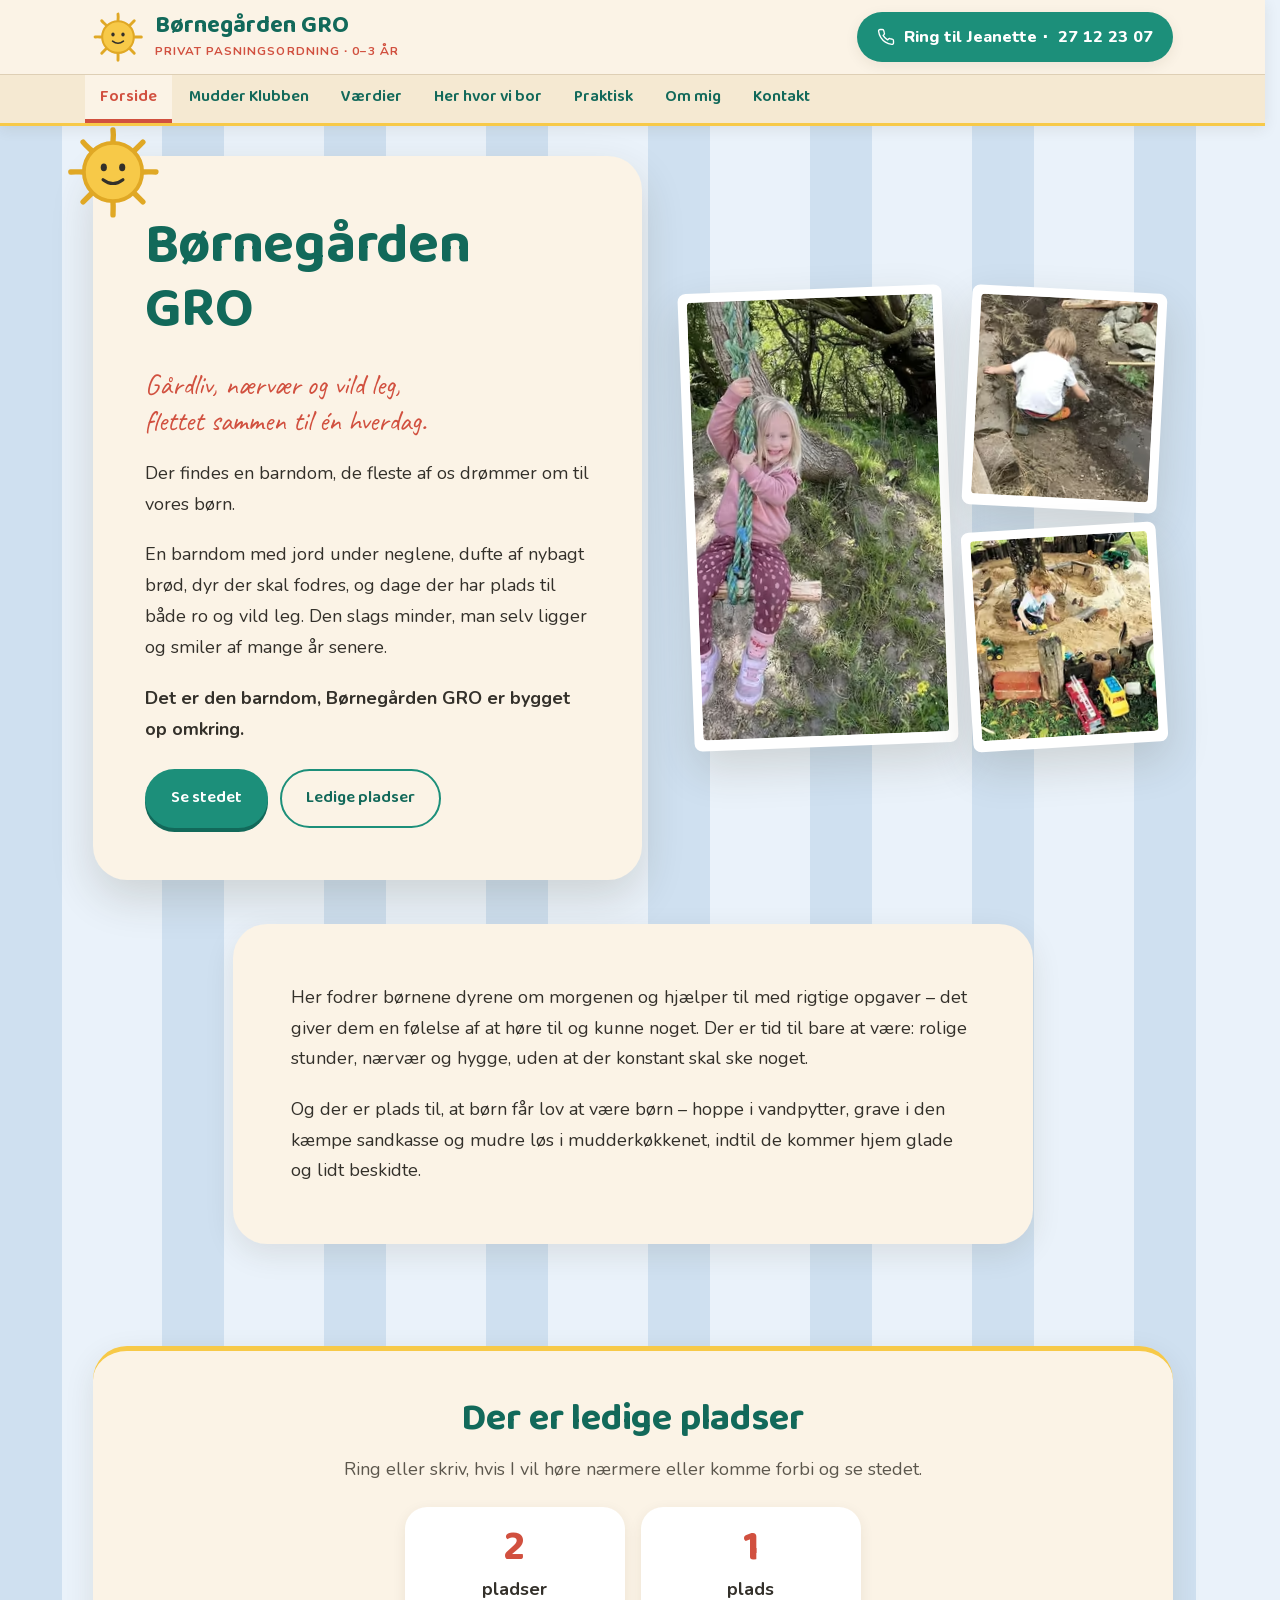
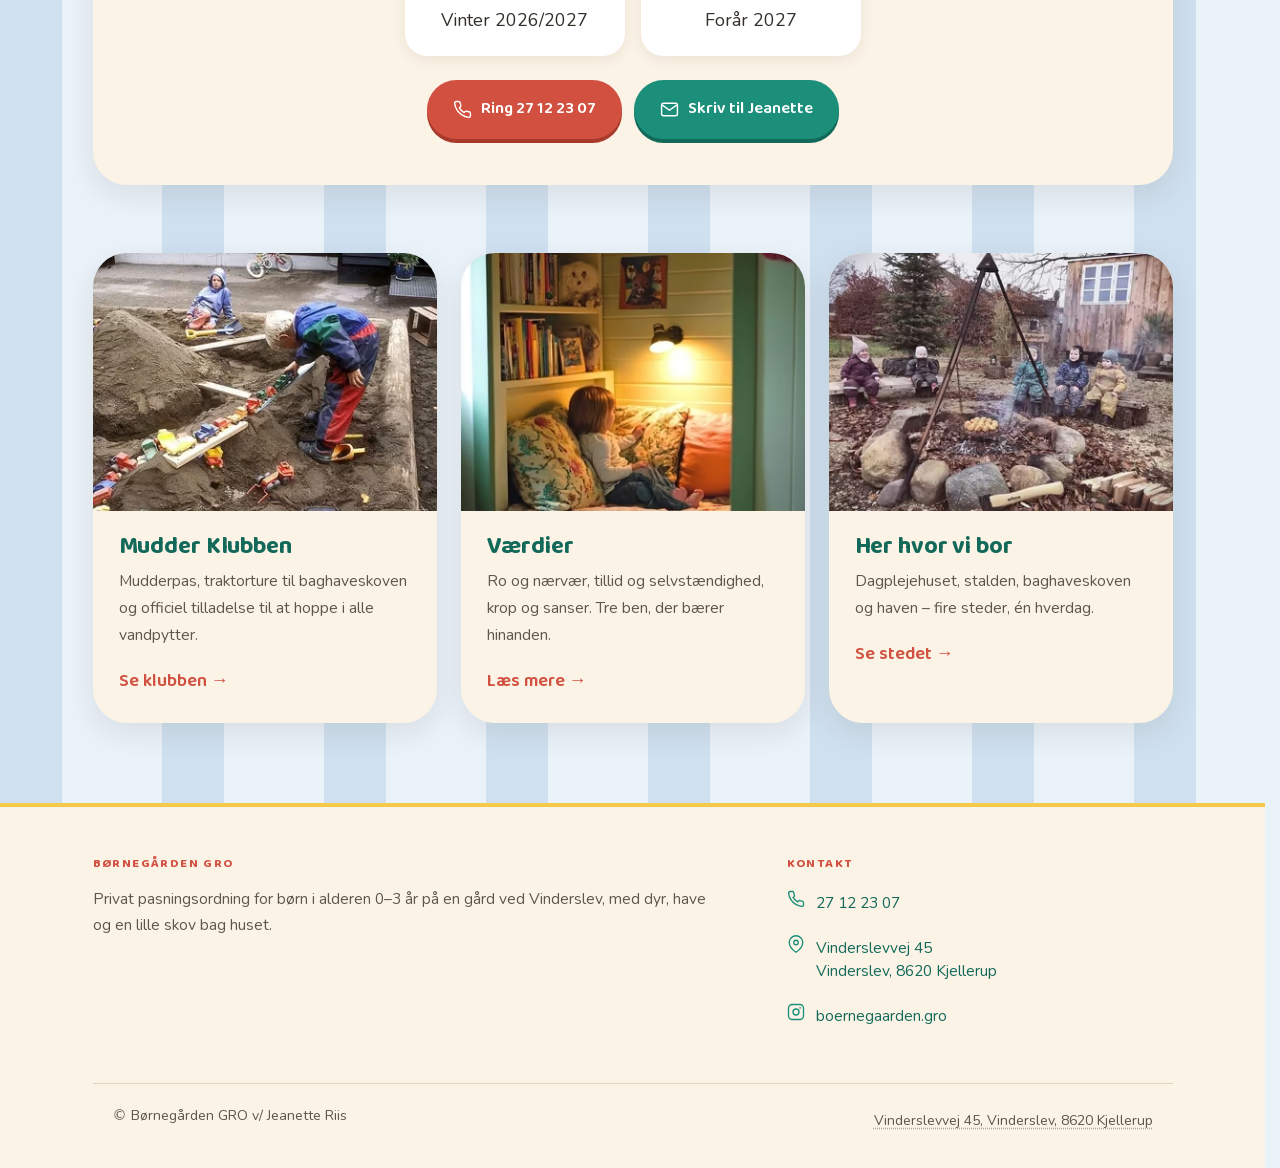
==== index.html @ cfdbc4fb "Udkast" ====
<!DOCTYPE html>
<html lang="da">
<head>
<meta charset="UTF-8">
<meta name="viewport" content="width=device-width, initial-scale=1">
<title>Børnegården GRO | Pasningsordning i Vinderslev ved Kjellerup</title>
<meta name="description" content="Privat pasningsordning for børn på 0-3 år i Vinderslev ved Kjellerup. Gård med dyr, egen skov og stor have. 2 ledige pladser vinter 2026/2027. Ring 27 12 23 07.">
<meta property="og:title" content="Børnegården GRO | Pasningsordning i Vinderslev ved Kjellerup">
<meta property="og:description" content="Privat pasningsordning for børn på 0-3 år i Vinderslev ved Kjellerup. Gård med dyr, egen skov og stor have. 2 ledige pladser vinter 2026/2027. Ring 27 12 23 07.">
<meta property="og:type" content="website">
<meta property="og:locale" content="da_DK">
<meta property="og:site_name" content="Børnegården GRO">
<link rel="canonical" href="https://www.boernegaardengro.dk/">
<meta property="og:url" content="https://www.boernegaardengro.dk/">
<meta property="og:image" content="https://www.boernegaardengro.dk/billeder/hero-gynge.jpg">
<meta property="og:image:width" content="720">
<meta property="og:image:height" content="900">
<meta property="og:image:alt" content="Barn på gyngen i haven ved Børnegården GRO">
<meta name="twitter:card" content="summary_large_image">
<meta name="robots" content="index, follow, max-image-preview:large, max-snippet:-1">
<meta name="geo.region" content="DK-82">
<meta name="geo.placename" content="Vinderslev, Kjellerup">
<!-- Skrifterne ligger på vores egen server. Ingen fremmed forbindelse skal
     åbnes først, og der sendes ingen besøgsdata til Google. De tre filer er
     variable og beskåret til danske tegn: 75 KB i alt mod ca. 207 KB før. -->
<link rel="preload" href="assets/skrifter/nunito.woff2" as="font" type="font/woff2" crossorigin>
<link rel="preload" href="assets/skrifter/baloo2.woff2" as="font" type="font/woff2" crossorigin>
<link rel="stylesheet" href="assets/style.min.css">
<!-- Peger man på en fane, henter og optegner browseren siden på forhånd.
     Klikket bliver derefter øjeblikkeligt. "moderate" betyder: først når
     musen har hvilet ca. 200 ms, så der ikke hentes sider i blinde. -->
<script type="speculationrules">
{"prerender":[{"where":{"or":[{"href_matches":"index.html"},{"href_matches":"mudderklubben.html"},{"href_matches":"vaerdier.html"},{"href_matches":"her-hvor-vi-bor.html"},{"href_matches":"praktisk.html"},{"href_matches":"om-mig.html"},{"href_matches":"kontakt.html"}]},"eagerness":"moderate"}]}
</script>
<link rel="preload" as="image" type="image/avif" imagesrcset="billeder/hero-gynge-1x.avif 360w, billeder/hero-gynge.avif 720w" imagesizes="(max-width: 900px) 92vw, 280px" fetchpriority="high">
<link rel="icon" href="favicon.ico" sizes="16x16 32x32 48x48">
<link rel="icon" href="favicon.svg" type="image/svg+xml">
<link rel="icon" href="favicon-96.png" type="image/png" sizes="96x96">
<link rel="apple-touch-icon" href="apple-touch-icon.png">
<link rel="manifest" href="site.webmanifest">
<meta name="theme-color" content="#fbf3e6">
<meta name="apple-mobile-web-app-title" content="GRO">
<script type="application/ld+json">{"@context":"https://schema.org","@graph":[{"@type":"ChildCare","@id":"https://www.boernegaardengro.dk/#virksomhed","name":"Børnegården GRO","alternateName":"Børnegården GRO – privat pasningsordning","description":"Privat pasningsordning for børn i alderen 0-3 år på en gård ved Vinderslev nord for Silkeborg. Dyr, have, egen lille skov og en hverdag med gårdliv, nærvær og vild leg.","url":"https://www.boernegaardengro.dk/","telephone":"+4527122307","image":"https://www.boernegaardengro.dk/billeder/hero-gynge.jpg","logo":{"@type":"ImageObject","url":"https://www.boernegaardengro.dk/logo-512.png","width":512,"height":512},"priceRange":"3.213 kr./md. i egenbetaling","address":{"@type":"PostalAddress","streetAddress":"Vinderslevvej 45","addressLocality":"Vinderslev","postalCode":"8620","addressRegion":"Kjellerup","addressCountry":"DK"},"geo":{"@type":"GeoCoordinates","latitude":56.25713,"longitude":9.43122},"hasMap":"https://www.google.com/maps/search/?api=1&query=56.25713,9.43122","areaServed":[{"@type":"Place","name":"Vinderslev"},{"@type":"Place","name":"Kjellerup"},{"@type":"Place","name":"Silkeborg Kommune"}],"sameAs":["https://www.instagram.com/boernegaarden.gro/"],"founder":{"@id":"https://www.boernegaardengro.dk/#jeanette"},"employee":{"@id":"https://www.boernegaardengro.dk/#jeanette"},"knowsLanguage":"da","currenciesAccepted":"DKK","audience":{"@type":"PeopleAudience","suggestedMinAge":0,"suggestedMaxAge":3},"makesOffer":{"@type":"Offer","name":"Fast pasningsplads, 0–3 år","priceCurrency":"DKK","price":"3213","priceSpecification":{"@type":"UnitPriceSpecification","price":"3213","priceCurrency":"DKK","unitText":"måned","description":"Egenbetaling efter kommunalt tilskud på 8.027 kr. fra Silkeborg Kommune."},"areaServed":{"@type":"Place","name":"Silkeborg Kommune"}}},{"@type":"Person","@id":"https://www.boernegaardengro.dk/#jeanette","name":"Jeanette Riis","jobTitle":"Privat børnepasser","description":"Driver Børnegården GRO i Vinderslev og har haft privat pasningsordning siden 2015.","url":"https://www.boernegaardengro.dk/om-mig.html","image":"https://www.boernegaardengro.dk/billeder/om-mig.jpg","worksFor":{"@id":"https://www.boernegaardengro.dk/#virksomhed"},"telephone":"+4527122307"},{"@type":"WebSite","@id":"https://www.boernegaardengro.dk/#hjemmeside","name":"Børnegården GRO","url":"https://www.boernegaardengro.dk/","inLanguage":"da-DK","publisher":{"@id":"https://www.boernegaardengro.dk/#virksomhed"}},{"@type":"WebPage","@id":"https://www.boernegaardengro.dk/","url":"https://www.boernegaardengro.dk/","name":"Børnegården GRO | Pasningsordning i Vinderslev ved Kjellerup","description":"Privat pasningsordning for børn på 0-3 år i Vinderslev ved Kjellerup. Gård med dyr, egen skov og stor have. 2 ledige pladser vinter 2026/2027. Ring 27 12 23 07.","inLanguage":"da-DK","isPartOf":{"@id":"https://www.boernegaardengro.dk/#hjemmeside"},"about":{"@id":"https://www.boernegaardengro.dk/#virksomhed"},"primaryImageOfPage":{"@type":"ImageObject","url":"https://www.boernegaardengro.dk/billeder/hero-gynge.jpg"}}]}</script>
</head>
<body>
<a class="spring-til" href="#indhold">Spring til indhold</a>
<header class="top">
  <div class="top-inder">
    <a class="logo" href="index.html">
      <svg class="sol" width="50" height="50" viewBox="0 0 120 120" role="img" aria-label="Tegnet sol">
  <g fill="none" stroke="#e0a825" stroke-width="7" stroke-linecap="round">
    <path d="M60 5 C61 12 60.5 16 60 20"/>
    <path d="M60 100 C60.5 105 60 110 60 116"/>
    <path d="M5 60 C12 59.5 16 60 20 60"/>
    <path d="M100 60 C106 60 111 59.5 116 60"/>
    <path d="M21 21 C25 26 28 28 31 31"/>
    <path d="M89 89 C92 92 95 95 99 99"/>
    <path d="M99 21 C95 25 92 28 89 31"/>
    <path d="M31 89 C28 92 25 95 21 99"/>
  </g>
  <path d="M60 22 C81 22 98 39 98 60 C98 81 81 98 60 98 C39 98 22 81 22 60 C22 39 39 22 60 22 Z"
        fill="#f7c948" stroke="#e0a825" stroke-width="5" stroke-linejoin="round"/>
  <ellipse cx="48" cy="54" rx="4" ry="5" fill="#33302a"/>
  <ellipse cx="72" cy="54" rx="4" ry="5" fill="#33302a"/>
  <path d="M47 70 Q60 80 73 70" fill="none" stroke="#33302a" stroke-width="4" stroke-linecap="round"/>
</svg>
      <span>
        <span class="logo-navn">Børnegården GRO</span>
        <span class="logo-under">Privat pasningsordning &middot; 0&ndash;3 år</span>
      </span>
    </a>
    <a class="top-ring" href="tel:+4527122307"><svg viewBox="0 0 24 24" fill="none" stroke="currentColor" stroke-width="1.8" stroke-linecap="round" stroke-linejoin="round" aria-hidden="true"><path d="M22 16.9v3a2 2 0 0 1-2.2 2 19.8 19.8 0 0 1-8.6-3.1 19.5 19.5 0 0 1-6-6A19.8 19.8 0 0 1 2.1 4.2 2 2 0 0 1 4.1 2h3a2 2 0 0 1 2 1.7c.1 1 .4 1.9.7 2.8a2 2 0 0 1-.4 2.1L8.1 9.9a16 16 0 0 0 6 6l1.3-1.3a2 2 0 0 1 2.1-.4c.9.3 1.8.6 2.8.7a2 2 0 0 1 1.7 2z"/></svg><span class="ring-lang">Ring til Jeanette &middot; </span>27 12 23 07</a>
  </div>
  <nav class="faner" aria-label="Hovedmenu">
    <ul>
      <li><a href="index.html" aria-current="page">Forside</a></li>
      <li><a href="mudderklubben.html">Mudder&nbsp;Klubben</a></li>
      <li><a href="vaerdier.html">Værdier</a></li>
      <li><a href="her-hvor-vi-bor.html">Her hvor vi bor</a></li>
      <li><a href="praktisk.html">Praktisk</a></li>
      <li><a href="om-mig.html">Om mig</a></li>
      <li><a href="kontakt.html">Kontakt</a></li>
    </ul>
  </nav>
</header>
<main id="indhold">

<section class="hero">
  <div class="wrap">
    <div class="hero-grid">
      <div class="hero-kort">
        <svg class="sol-hjoerne" width="92" height="92" viewBox="0 0 120 120" role="img" aria-label="Tegnet sol">
  <g fill="none" stroke="#e0a825" stroke-width="7" stroke-linecap="round">
    <path d="M60 5 C61 12 60.5 16 60 20"/>
    <path d="M60 100 C60.5 105 60 110 60 116"/>
    <path d="M5 60 C12 59.5 16 60 20 60"/>
    <path d="M100 60 C106 60 111 59.5 116 60"/>
    <path d="M21 21 C25 26 28 28 31 31"/>
    <path d="M89 89 C92 92 95 95 99 99"/>
    <path d="M99 21 C95 25 92 28 89 31"/>
    <path d="M31 89 C28 92 25 95 21 99"/>
  </g>
  <path d="M60 22 C81 22 98 39 98 60 C98 81 81 98 60 98 C39 98 22 81 22 60 C22 39 39 22 60 22 Z"
        fill="#f7c948" stroke="#e0a825" stroke-width="5" stroke-linejoin="round"/>
  <ellipse cx="48" cy="54" rx="4" ry="5" fill="#33302a"/>
  <ellipse cx="72" cy="54" rx="4" ry="5" fill="#33302a"/>
  <path d="M47 70 Q60 80 73 70" fill="none" stroke="#33302a" stroke-width="4" stroke-linecap="round"/>
</svg>
        <h1>Børnegården GRO</h1>
        <p class="under">Gårdliv, nærvær og vild leg,<br>flettet sammen til én hverdag.</p>
        <p>Der findes en barndom, de fleste af os drømmer om til vores børn.</p>
        <p>En barndom med jord under neglene, dufte af nybagt brød, dyr der skal fodres,
           og dage der har plads til både ro og vild leg. Den slags minder, man selv
           ligger og smiler af mange år senere.</p>
        <p><strong>Det er den barndom, Børnegården GRO er bygget op omkring.</strong></p>
        <div class="knapper">
          <a class="knap knap-sekundaer" href="her-hvor-vi-bor.html">Se stedet</a>
          <a class="knap knap-blank" href="#pladser">Ledige pladser</a>
        </div>
      </div>
      <div class="klynge">
        <div class="polaroid polaroid-1"><picture><source type="image/avif" sizes="(max-width: 900px) 92vw, 280px" srcset="billeder/hero-gynge-1x.avif 360w, billeder/hero-gynge.avif 720w"><source type="image/webp" sizes="(max-width: 900px) 92vw, 280px" srcset="billeder/hero-gynge-1x.webp 360w, billeder/hero-gynge.webp 720w"><img src="billeder/hero-gynge.jpg" sizes="(max-width: 900px) 92vw, 280px" srcset="billeder/hero-gynge-1x.jpg 360w, billeder/hero-gynge.jpg 720w" alt="Pige på gyngen i skrænten bag haven" width="720" height="900" fetchpriority="high" decoding="async"></picture></div>
        <div class="polaroid polaroid-2"><picture><source type="image/avif" sizes="(max-width: 900px) 45vw, 190px" srcset="billeder/forside-vandloeb-1x.avif 200w, billeder/forside-vandloeb.avif 400w"><source type="image/webp" sizes="(max-width: 900px) 45vw, 190px" srcset="billeder/forside-vandloeb-1x.webp 200w, billeder/forside-vandloeb.webp 400w"><img src="billeder/forside-vandloeb.jpg" sizes="(max-width: 900px) 45vw, 190px" srcset="billeder/forside-vandloeb-1x.jpg 200w, billeder/forside-vandloeb.jpg 400w" alt="Barn der graver ved vandløbet i haven" width="400" height="400" loading="lazy" decoding="async"></picture></div>
        <div class="polaroid polaroid-3"><picture><source type="image/avif" sizes="(max-width: 900px) 45vw, 190px" srcset="billeder/forside-sandkasse-1x.avif 200w, billeder/forside-sandkasse.avif 400w"><source type="image/webp" sizes="(max-width: 900px) 45vw, 190px" srcset="billeder/forside-sandkasse-1x.webp 200w, billeder/forside-sandkasse.webp 400w"><img src="billeder/forside-sandkasse.jpg" sizes="(max-width: 900px) 45vw, 190px" srcset="billeder/forside-sandkasse-1x.jpg 200w, billeder/forside-sandkasse.jpg 400w" alt="Barn der leger i den kæmpe sandkasse omkring træet" width="400" height="400" loading="lazy" decoding="async"></picture></div>
      </div>
    </div>
  </div>
</section>

<section>
  <div class="wrap">
    <div class="kort smal">
      <p class="stor-tekst">Her fodrer børnene dyrene om morgenen og hjælper til med rigtige opgaver &ndash;
      det giver dem en følelse af at høre til og kunne noget. Der er tid til bare at være:
      rolige stunder, nærvær og hygge, uden at der konstant skal ske noget.</p>
      <p class="stor-tekst">Og der er plads til, at børn får lov at være børn &ndash; hoppe i vandpytter,
      grave i den kæmpe sandkasse og mudre løs i mudderkøkkenet, indtil de kommer hjem
      glade og lidt beskidte.</p>
    </div>
  </div>
</section>

<section id="pladser">
  <div class="wrap">
    <div class="pladser">
      <h2>Der er ledige pladser</h2>
      <p class="daempet">Ring eller skriv, hvis I vil høre nærmere eller komme forbi og se stedet.</p>
      <ul class="pladser-liste">
        <li><span class="pladser-tal">2</span><span class="pladser-hvornaar">pladser</span>Vinter 2026/2027</li>
        <li><span class="pladser-tal">1</span><span class="pladser-hvornaar">plads</span>Forår 2027</li>
      </ul>
      <div class="knapper midt">
        <a class="knap knap-primaer" href="tel:+4527122307"><svg viewBox="0 0 24 24" fill="none" stroke="currentColor" stroke-width="1.8" stroke-linecap="round" stroke-linejoin="round" aria-hidden="true"><path d="M22 16.9v3a2 2 0 0 1-2.2 2 19.8 19.8 0 0 1-8.6-3.1 19.5 19.5 0 0 1-6-6A19.8 19.8 0 0 1 2.1 4.2 2 2 0 0 1 4.1 2h3a2 2 0 0 1 2 1.7c.1 1 .4 1.9.7 2.8a2 2 0 0 1-.4 2.1L8.1 9.9a16 16 0 0 0 6 6l1.3-1.3a2 2 0 0 1 2.1-.4c.9.3 1.8.6 2.8.7a2 2 0 0 1 1.7 2z"/></svg> Ring 27 12 23 07</a>
        <a class="knap knap-sekundaer" href="kontakt.html"><svg viewBox="0 0 24 24" fill="none" stroke="currentColor" stroke-width="1.8" stroke-linecap="round" stroke-linejoin="round" aria-hidden="true"><rect x="2" y="4" width="20" height="16" rx="2.5"/><path d="m3 6.5 9 6.5 9-6.5"/></svg> Skriv til Jeanette</a>
      </div>
    </div>
  </div>
</section>

<section>
  <div class="wrap">
    <div class="genveje">
      <a class="genvej" href="mudderklubben.html">
        <picture><source type="image/avif" sizes="(max-width: 900px) 92vw, 350px" srcset="billeder/kort-mudderklub-1x.avif 360w, billeder/kort-mudderklub.avif 720w"><source type="image/webp" sizes="(max-width: 900px) 92vw, 350px" srcset="billeder/kort-mudderklub-1x.webp 360w, billeder/kort-mudderklub.webp 720w"><img src="billeder/kort-mudderklub.jpg" sizes="(max-width: 900px) 92vw, 350px" srcset="billeder/kort-mudderklub-1x.jpg 360w, billeder/kort-mudderklub.jpg 720w" alt="Børn der graver og bygger i sandet" width="720" height="540" loading="lazy" decoding="async"></picture>
        <div class="genvej-tekst">
          <h3>Mudder Klubben</h3>
          <p>Mudderpas, traktorture til baghaveskoven og officiel tilladelse til at hoppe i alle vandpytter.</p>
          <span class="pil">Se klubben &rarr;</span>
        </div>
      </a>
      <a class="genvej" href="vaerdier.html">
        <picture><source type="image/avif" sizes="(max-width: 900px) 92vw, 350px" srcset="billeder/kort-vaerdier-1x.avif 360w, billeder/kort-vaerdier.avif 720w"><source type="image/webp" sizes="(max-width: 900px) 92vw, 350px" srcset="billeder/kort-vaerdier-1x.webp 360w, billeder/kort-vaerdier.webp 720w"><img src="billeder/kort-vaerdier.jpg" sizes="(max-width: 900px) 92vw, 350px" srcset="billeder/kort-vaerdier-1x.jpg 360w, billeder/kort-vaerdier.jpg 720w" alt="Barn der hviler i den grønne hyggekrog" width="720" height="540" loading="lazy" decoding="async"></picture>
        <div class="genvej-tekst">
          <h3>Værdier</h3>
          <p>Ro og nærvær, tillid og selvstændighed, krop og sanser. Tre ben, der bærer hinanden.</p>
          <span class="pil">Læs mere &rarr;</span>
        </div>
      </a>
      <a class="genvej" href="her-hvor-vi-bor.html">
        <picture><source type="image/avif" sizes="(max-width: 900px) 92vw, 350px" srcset="billeder/kort-sted-1x.avif 360w, billeder/kort-sted.avif 720w"><source type="image/webp" sizes="(max-width: 900px) 92vw, 350px" srcset="billeder/kort-sted-1x.webp 360w, billeder/kort-sted.webp 720w"><img src="billeder/kort-sted.jpg" sizes="(max-width: 900px) 92vw, 350px" srcset="billeder/kort-sted-1x.jpg 360w, billeder/kort-sted.jpg 720w" alt="Børn samlet omkring bålpladsen i haven" width="720" height="540" loading="lazy" decoding="async"></picture>
        <div class="genvej-tekst">
          <h3>Her hvor vi bor</h3>
          <p>Dagplejehuset, stalden, baghaveskoven og haven &ndash; fire steder, én hverdag.</p>
          <span class="pil">Se stedet &rarr;</span>
        </div>
      </a>
    </div>
  </div>
</section>

</main>
<footer>
  <div class="wrap">
    <div class="footer-grid">
      <div>
        <h4>Børnegården GRO</h4>
        <p class="daempet">Privat pasningsordning for børn i alderen 0&ndash;3 år
        på en gård ved Vinderslev, med dyr, have og en lille skov bag huset.</p>
      </div>
      <div>
        <h4>Kontakt</h4>
        <ul class="footer-kontakt">
          <li><svg viewBox="0 0 24 24" fill="none" stroke="currentColor" stroke-width="1.8" stroke-linecap="round" stroke-linejoin="round" aria-hidden="true"><path d="M22 16.9v3a2 2 0 0 1-2.2 2 19.8 19.8 0 0 1-8.6-3.1 19.5 19.5 0 0 1-6-6A19.8 19.8 0 0 1 2.1 4.2 2 2 0 0 1 4.1 2h3a2 2 0 0 1 2 1.7c.1 1 .4 1.9.7 2.8a2 2 0 0 1-.4 2.1L8.1 9.9a16 16 0 0 0 6 6l1.3-1.3a2 2 0 0 1 2.1-.4c.9.3 1.8.6 2.8.7a2 2 0 0 1 1.7 2z"/></svg><a href="tel:+4527122307">27 12 23 07</a></li>
          <li><svg viewBox="0 0 24 24" fill="none" stroke="currentColor" stroke-width="1.8" stroke-linecap="round" stroke-linejoin="round" aria-hidden="true"><path d="M21 10c0 7-9 13-9 13s-9-6-9-13a9 9 0 0 1 18 0z"/><circle cx="12" cy="10" r="3"/></svg><a href="https://www.google.com/maps/search/?api=1&amp;query=Vinderslevvej+45,+8620+Kjellerup" target="_blank" rel="noopener" title="Åbn adressen i Google Maps">Vinderslevvej 45<br>Vinderslev, 8620 Kjellerup</a></li>
          <li><svg viewBox="0 0 24 24" fill="none" stroke="currentColor" stroke-width="1.8" stroke-linecap="round" stroke-linejoin="round" aria-hidden="true"><rect x="2" y="2" width="20" height="20" rx="5"/><circle cx="12" cy="12" r="4"/><circle cx="17.5" cy="6.5" r="1.1" fill="currentColor" stroke="none"/></svg><a href="https://www.instagram.com/boernegaarden.gro/" target="_blank" rel="noopener">boernegaarden.gro</a></li>
        </ul>
      </div>
    </div>
    <div class="footer-bund">
      <span>&copy; Børnegården GRO v/ Jeanette Riis</span>
      <span><a href="https://www.google.com/maps/search/?api=1&amp;query=Vinderslevvej+45,+8620+Kjellerup" target="_blank" rel="noopener" title="Åbn adressen i Google Maps">Vinderslevvej 45, Vinderslev, 8620 Kjellerup</a></span>
    </div>
  </div>
</footer>
<script src="assets/karrusel.js" defer></script>
<script src="assets/overgang.js" defer></script>
</body>
</html>
---- assets/style.min.css ----
/* Genereret af byg.py – ret assets/style.css i stedet */
:root{--stribe:#cfe0f0;--stribe-lys:#eaf2fa;--creme:#fbf3e6;--creme-dyb:#f5e9d2;--sol:#f7c948;--sol-kant:#e0a825;--sol-vask:#fdf1d6;--teal:#1c8f7a;--teal-dyb:#12695a;--teal-vask:#e4f1ed;--roed:#d1503f;--roed-dyb:#a83a2c;--blaek:#33302a;--blaek-blod:#5c574d;--kant:#e6dcc7;--r-lille:14px;--r:22px;--r-stor:34px;--skygge:0 10px 30px rgba(58,48,22,.10);--skygge-lav:0 4px 14px rgba(58,48,22,.08);--skygge-hoej:0 18px 44px rgba(58,48,22,.16)}@view-transition{navigation:auto}::view-transition-group(root){animation-duration:.3s}::view-transition-old(root){animation:.14s linear both toner-vaek}::view-transition-new(root){animation:.24s cubic-bezier(.2,.8,.3,1) .06s both toner-frem}@keyframes toner-vaek{to{opacity:0}}@keyframes toner-frem{from{opacity:0;transform:translateY(8px)}to{opacity:1;transform:none}}header.top{view-transition-name:sidehoved}footer{view-transition-name:sidefod}::view-transition-group(sidehoved),::view-transition-group(sidefod){animation-duration:.2s}.logo .sol{view-transition-name:logo-sol}nav.faner a[aria-current="page"]::after{content:"";position:absolute;left:0;right:0;bottom:-4px;height:4px;background:var(--roed);view-transition-name:fane-streg}nav.faner a{position:relative}nav.faner a[aria-current="page"]{border-bottom-color:transparent}::view-transition-group(fane-streg){animation-duration:.3s;animation-timing-function:cubic-bezier(.3,.9,.3,1)}@supports not (view-transition-name:none){main{animation:.24s cubic-bezier(.2,.8,.3,1) both toner-frem}}main.side-gaar-ud{animation:.14s linear both toner-vaek}main.side-kommer-ind{animation:.24s cubic-bezier(.2,.8,.3,1) both toner-frem}@font-face{font-family:"Nunito";src:url("skrifter/nunito.woff2") format("woff2-variations"),url("skrifter/nunito.woff2") format("woff2");font-weight:200 1000;font-style:normal;font-display:swap}@font-face{font-family:"Baloo 2";src:url("skrifter/baloo2.woff2") format("woff2-variations"),url("skrifter/baloo2.woff2") format("woff2");font-weight:400 800;font-style:normal;font-display:swap}@font-face{font-family:"Caveat";src:url("skrifter/caveat.woff2") format("woff2-variations"),url("skrifter/caveat.woff2") format("woff2");font-weight:400 700;font-style:normal;font-display:swap}@font-face{font-family:"Nunito-reserve";src:local("Helvetica Neue"),local("Segoe UI"),local("Arial");size-adjust:99%;ascent-override:101%;descent-override:35%;line-gap-override:0%}@font-face{font-family:"Baloo-reserve";src:local("Avenir Next"),local("Segoe UI"),local("Arial");size-adjust:106%;ascent-override:96%;descent-override:32%;line-gap-override:0%}@font-face{font-family:"Caveat-reserve";src:local("Bradley Hand"),local("Segoe Script"),local("Comic Sans MS"),local("Arial");size-adjust:82%;ascent-override:117%;descent-override:37%;line-gap-override:0%}*{box-sizing:border-box}html{scroll-behavior:smooth;-webkit-text-size-adjust:100%;scroll-padding-top:140px;scrollbar-gutter:stable;background:var(--stribe-lys)}body{margin:0;overflow-x:hidden;font-family:"Nunito","Nunito-reserve",system-ui,-apple-system,sans-serif;font-size:18px;line-height:1.72;color:var(--blaek);background:repeating-linear-gradient( 90deg,var(--stribe) 0px,var(--stribe) 62px,var(--stribe-lys) 62px,var(--stribe-lys) 162px );-webkit-font-smoothing:antialiased}img{max-width:100%;height:auto;display:block}a{color:var(--teal-dyb)}h1,h2,h3,h4{font-family:"Baloo 2","Baloo-reserve","Nunito",system-ui,sans-serif;color:var(--teal-dyb);line-height:1.15;margin:0 0 .5em;font-weight:700;letter-spacing:-.005em}h1{font-size:clamp(2.1rem,6vw,3.5rem)}h2{font-size:clamp(1.6rem,3.6vw,2.35rem)}h3{font-size:clamp(1.2rem,2.3vw,1.5rem)}h4{font-size:1.08rem}p{margin:0 0 1.1em}p:last-child{margin-bottom:0}.wrap{max-width:1120px;margin:0 auto;padding:0 20px}.prose{max-width:65ch}.prose.midt{margin-inline:auto}.stor-tekst{font-size:1.12rem}.daempet{color:var(--blaek-blod)}.haand{font-family:"Caveat","Caveat-reserve",cursive;font-size:1.35em;line-height:1.35}.skjul{position:absolute;width:1px;height:1px;overflow:hidden;clip:rect(0 0 0 0);white-space:nowrap}.spring-til{position:absolute;left:-9999px;background:var(--teal-dyb);color:#fff;padding:10px 16px;border-radius:0 0 10px 0;z-index:100}.spring-til:focus{left:0;top:0}a:focus-visible,button:focus-visible{outline:3px solid var(--sol-kant);outline-offset:3px;border-radius:4px}.top{position:sticky;top:0;z-index:50;background:var(--creme);border-bottom:3px solid var(--sol);box-shadow:0 3px 14px rgba(58,48,22,.09)}.top-inder{max-width:1120px;margin:0 auto;padding:12px 20px;display:flex;align-items:center;justify-content:space-between;gap:16px;flex-wrap:wrap}.logo{display:flex;align-items:center;gap:12px;text-decoration:none}.logo .sol{flex:0 0 auto;width:50px;height:50px}.logo-navn{font-family:"Baloo 2","Baloo-reserve",sans-serif;font-weight:700;font-size:1.5rem;line-height:1.05;color:var(--teal-dyb);display:block}.logo-under{display:block;font-family:"Nunito","Nunito-reserve",sans-serif;font-weight:700;font-size:.74rem;letter-spacing:.09em;text-transform:uppercase;color:var(--roed);margin-top:3px}.top-ring{display:inline-flex;align-items:center;gap:9px;background:var(--teal);color:#fff;text-decoration:none;font-weight:800;font-size:1.02rem;padding:11px 20px;border-radius:999px;box-shadow:var(--skygge-lav);transition:transform .12s ease,background .12s ease}@media (hover:hover){.top-ring:hover{background:var(--teal-dyb);transform:translateY(-1px)}}.top-ring svg{width:18px;height:18px}nav.faner{background:var(--creme-dyb);border-top:1px solid rgba(160,140,105,.28);position:relative}nav.faner ul{max-width:1120px;margin:0 auto;padding:0 12px;list-style:none;display:flex;flex-wrap:wrap;gap:2px}nav.faner a{display:flex;align-items:center;min-height:48px;padding:0 15px;font-family:"Baloo 2","Baloo-reserve",sans-serif;font-weight:600;font-size:1.02rem;color:var(--teal-dyb);text-decoration:none;border-bottom:4px solid transparent;transition:background .12s ease,border-color .12s ease}@media (hover:hover){nav.faner a:hover{background:rgba(255,255,255,.6)}}nav.faner a[aria-current="page"]{background:var(--creme);border-bottom-color:var(--roed);color:var(--roed)}@supports (animation-timeline:view()){@media (prefers-reduced-motion:no-preference){.kort,.blok,.pladser,.citat,.pas,.genvej,.kontaktveje li,.galleri figure{animation:toner-op linear both;animation-timeline:view();animation-range:entry 5% cover 22%}@keyframes toner-op{from{opacity:0;transform:translateY(26px) scale(.985)}to{opacity:1;transform:none}}}}.kort{background:var(--creme);border-radius:var(--r-stor);box-shadow:var(--skygge);padding:clamp(26px,5vw,58px);margin:0 0 34px}.kort.smal{max-width:800px;margin-inline:auto}.kort.fremhaevet{border-top:5px solid var(--sol)}.kort.flad{margin:0}.kort.midtstil{text-align:center}.kort.kortkort{padding:0;overflow:hidden}.nulmargen{margin:0 !important}.luft-over{margin-top:1.5em}.knapper.midt{justify-content:center}section{padding:34px 0}section:first-of-type{padding-top:30px}.hero{padding:40px 0 10px}.hero-grid{display:grid;grid-template-columns:1.05fr .95fr;gap:34px;align-items:center}.hero-kort{background:var(--creme);border-radius:var(--r-stor);box-shadow:var(--skygge-hoej);padding:clamp(28px,4.2vw,52px);position:relative}.hero-kort .sol-hjoerne{position:absolute;top:-30px;left:-26px;width:92px;height:92px}.hero-kort h1{margin-top:6px}.hero-kort .under{font-family:"Caveat","Caveat-reserve",cursive;font-size:1.75rem;line-height:1.3;color:var(--roed);margin:-4px 0 18px}.klynge{display:grid;grid-template-columns:1.15fr .85fr;grid-template-rows:1fr 1fr;gap:18px;padding:14px 10px}.polaroid{background:#fff;padding:9px 9px 11px;border-radius:8px;box-shadow:var(--skygge-hoej);align-self:stretch}.polaroid img{border-radius:4px;width:100%;height:100%;object-fit:cover}.polaroid-1{grid-column:1;grid-row:1 / 3;transform:rotate(-2.2deg)}.polaroid-2{grid-column:2;grid-row:1;transform:rotate(3deg)}.polaroid-3{grid-column:2;grid-row:2;transform:rotate(-3.5deg)}.polaroid-1 img{min-height:430px}.polaroid-2 img,.polaroid-3 img{min-height:200px}.knapper{display:flex;flex-wrap:wrap;gap:12px;margin-top:24px}.knap{display:inline-flex;align-items:center;gap:9px;font-family:"Baloo 2","Baloo-reserve",sans-serif;font-weight:600;font-size:1.05rem;padding:13px 24px;border-radius:999px;text-decoration:none;border:2px solid transparent;cursor:pointer;transition:transform .12s ease,background .12s ease,box-shadow .12s ease}.knap{min-height:48px}@media (hover:hover){.knap:hover{transform:translateY(-2px)}}.knap svg{width:19px;height:19px}.knap-primaer{background:var(--roed);color:#fff;box-shadow:0 4px 0 var(--roed-dyb)}.knap-primaer:hover{background:var(--roed-dyb);box-shadow:0 6px 0 var(--roed-dyb)}.knap-sekundaer{background:var(--teal);color:#fff;box-shadow:0 4px 0 var(--teal-dyb)}.knap-sekundaer:hover{background:var(--teal-dyb);box-shadow:0 6px 0 var(--teal-dyb)}.knap-blank{background:transparent;color:var(--teal-dyb);border-color:var(--teal)}.knap-blank:hover{background:var(--teal-vask)}.pladser{background:var(--creme);border-radius:var(--r-stor);border-top:5px solid var(--sol);box-shadow:var(--skygge);padding:clamp(26px,4vw,46px);text-align:center}.pladser h2{margin-bottom:.35em}.pladser-liste{list-style:none;margin:22px 0 0;padding:0;display:flex;flex-wrap:wrap;gap:16px;justify-content:center}.pladser-liste li{background:#fff;border-radius:var(--r);padding:20px 30px;min-width:220px;box-shadow:var(--skygge-lav)}.pladser-tal{display:block;font-family:"Baloo 2","Baloo-reserve",sans-serif;font-weight:700;font-size:2.6rem;line-height:1;color:var(--roed)}.pladser-hvornaar{display:block;font-weight:700;margin-top:6px}.genveje{display:grid;grid-template-columns:repeat(3,1fr);gap:24px}.genvej{background:var(--creme);border-radius:var(--r-stor);box-shadow:var(--skygge);overflow:hidden;text-decoration:none;color:inherit;display:flex;flex-direction:column;transition:transform .14s ease,box-shadow .14s ease}@media (hover:hover){.genvej:hover{transform:translateY(-4px);box-shadow:var(--skygge-hoej)}}.genvej img{width:100%;aspect-ratio:4/3;object-fit:cover}.genvej-tekst{padding:22px 26px 26px}.genvej h3{margin-bottom:.3em}.genvej p{font-size:.98rem;color:var(--blaek-blod)}.genvej .pil{font-family:"Baloo 2","Baloo-reserve",sans-serif;font-weight:600;color:var(--roed);margin-top:12px;display:block}.sidehoved{background:var(--creme);border-radius:var(--r-stor);box-shadow:var(--skygge-hoej);padding:clamp(30px,4.5vw,56px);margin:52px 0 0;position:relative}.sidehoved .sol-hjoerne{position:absolute;top:-32px;left:-26px;width:88px;height:88px}@media (max-width:1180px){.hero-kort .sol-hjoerne{left:-8px}.sidehoved .sol-hjoerne{left:-8px;top:-34px}.sidehoved{padding-top:66px}}.sidehoved .manchet{font-size:1.2rem;color:var(--blaek-blod);max-width:60ch;margin-bottom:0}.brodkrumme{font-size:.82rem;font-weight:800;letter-spacing:.1em;text-transform:uppercase;color:var(--roed);margin-bottom:10px}.blok{display:grid;grid-template-columns:1fr 1fr;gap:clamp(26px,4vw,54px);align-items:center;background:var(--creme);border-radius:var(--r-stor);box-shadow:var(--skygge);overflow:hidden;margin-bottom:30px}.blok-billede{height:100%;min-height:320px}.blok-billede img{width:100%;height:100%;object-fit:cover}.blok-tekst{padding:clamp(26px,3.6vw,48px);padding-left:0}.blok.vendt .blok-billede{order:2}.blok.vendt .blok-tekst{order:1;padding-left:clamp(26px,3.6vw,48px);padding-right:0}.blok-tekst .prose{max-width:46ch}.karrusel{position:relative;height:100%}.karrusel-spor{display:flex;height:100%;overflow-x:auto;scroll-snap-type:x mandatory;scroll-behavior:smooth;-webkit-overflow-scrolling:touch;scrollbar-width:none;overscroll-behavior-x:contain}.karrusel-spor::-webkit-scrollbar{display:none}.karrusel-spor:focus-visible{outline:3px solid var(--sol-kant);outline-offset:-3px}.karrusel-billede{flex:0 0 100%;scroll-snap-align:center;scroll-snap-stop:always;min-width:0}.karrusel-billede img{width:100%;height:100%;object-fit:cover;transition:opacity .5s ease,transform .6s cubic-bezier(.22,.61,.36,1)}.karrusel-pil{position:absolute;top:50%;transform:translateY(-50%);width:44px;height:44px;border-radius:50%;border:0;cursor:pointer;background:rgba(255,253,248,.94);color:var(--teal-dyb);box-shadow:0 4px 16px rgba(40,32,12,.28);display:grid;place-items:center;opacity:0;transition:opacity .25s ease,transform .18s ease,background .18s ease;z-index:2}.karrusel-pil svg{width:20px;height:20px}.karrusel-forrige{left:14px}.karrusel-naeste{right:14px}.karrusel-pil:disabled{opacity:0 !important;pointer-events:none}@media (hover:hover){.karrusel:hover .karrusel-pil{opacity:1}.karrusel-pil:hover{background:#fff;transform:translateY(-50%) scale(1.08)}}.karrusel-pil:focus-visible{opacity:1}.karrusel-bund{position:absolute;left:0;right:0;bottom:0;display:flex;align-items:center;justify-content:center;gap:9px;padding:34px 16px 16px;background:linear-gradient(to top,rgba(28,22,8,.42),transparent);pointer-events:none;z-index:2}.karrusel-prikker{display:flex;gap:8px;pointer-events:auto}.karrusel-prik{width:9px;height:9px;padding:0;border:0;border-radius:50%;cursor:pointer;background:rgba(255,255,255,.55);transition:background .3s ease,transform .3s cubic-bezier(.34,1.56,.64,1),width .3s ease}.karrusel-prik.er-aktiv{background:#fff;width:24px;border-radius:999px;transform:scale(1.05)}.karrusel-prik::after{content:"";position:absolute;width:34px;height:34px;margin:-12px 0 0 -12px}.karrusel-prikker{position:relative}.karrusel-prik{position:relative}.karrusel-tael{position:absolute;top:14px;right:14px;background:rgba(28,22,8,.55);color:#fff;font-size:.8rem;font-weight:700;padding:4px 11px;border-radius:999px;letter-spacing:.03em;z-index:2;backdrop-filter:blur(4px)}.karrusel:not(.karrusel-klar) .karrusel-pil,.karrusel:not(.karrusel-klar) .karrusel-bund{display:none}@media (prefers-reduced-motion:reduce){.karrusel-spor{scroll-behavior:auto}}.galleri{display:grid;grid-template-columns:repeat(3,1fr);gap:24px}.galleri.to{grid-template-columns:repeat(2,1fr)}.galleri.en{grid-template-columns:1fr}.galleri.en img{aspect-ratio:16/9}.galleri figure{background:var(--creme);border-radius:var(--r-stor);box-shadow:var(--skygge);padding:12px 12px 6px;margin:0}.galleri img{width:100%;aspect-ratio:4/3;object-fit:cover;border-radius:var(--r-lille)}.galleri.hoej img{aspect-ratio:4/5}figure{margin:0}figure img{border-radius:var(--r)}figcaption{font-family:"Caveat","Caveat-reserve",cursive;font-size:1.2rem;color:var(--blaek-blod);margin-top:8px;text-align:center}.pas{background:var(--creme);border-radius:var(--r-stor);box-shadow:var(--skygge);border-top:5px solid var(--sol);padding:clamp(24px,3.6vw,42px)}.pas-hoved{display:flex;align-items:center;gap:16px;flex-wrap:wrap;border-bottom:3px dashed rgba(120,100,60,.35);padding-bottom:18px;margin-bottom:24px}.pas-hoved h3{margin:0}.pas-maerke{background:var(--roed);color:#fff;font-family:"Baloo 2","Baloo-reserve",sans-serif;font-weight:700;font-size:.82rem;letter-spacing:.1em;text-transform:uppercase;padding:6px 14px;border-radius:999px}.stempler{list-style:none;margin:0;padding:0;display:grid;grid-template-columns:repeat(auto-fill,minmax(280px,1fr));gap:13px}.stempler li{background:#fffdf8;border:2px dashed var(--kant);border-radius:16px;padding:14px 16px;display:flex;align-items:center;gap:14px;font-size:.97rem;line-height:1.4;font-weight:600}.stempel-ikon{flex:0 0 auto;width:46px;height:46px;border-radius:50%;display:grid;place-items:center;color:var(--teal-dyb);background:var(--teal-vask);border:2px solid var(--teal);transform:rotate(-6deg)}.stempel-ikon svg{width:25px;height:25px}.stempler li:nth-child(3n) .stempel-ikon{transform:rotate(5deg)}.stempler li:nth-child(3n+1) .stempel-ikon{transform:rotate(-3deg)}.stempler li:nth-child(4n) .stempel-ikon{color:var(--roed-dyb);background:#fbeae6;border-color:var(--roed)}.stempler li:nth-child(5n) .stempel-ikon{color:#8a6a12;background:var(--sol-vask);border-color:var(--sol-kant)}.stempel-tekst{min-width:0}.stempel-tekst span{display:block;font-weight:400;font-size:.86rem;color:var(--blaek-blod)}.fordele{list-style:none;margin:0;padding:0;display:grid;gap:14px}.fordele li{background:#fffdf8;border-radius:var(--r);padding:18px 22px;display:flex;align-items:flex-start;gap:16px;box-shadow:var(--skygge-lav)}.fordel-ikon{flex:0 0 auto;width:44px;height:44px;border-radius:50%;display:grid;place-items:center;color:var(--teal-dyb);background:var(--teal-vask);border:2px solid var(--teal)}.fordel-ikon svg{width:24px;height:24px}.fordel-tekst{min-width:0;padding-top:1px}.fordele strong{color:var(--teal-dyb)}.saesoner{list-style:none;margin:0;padding:0;display:grid;grid-template-columns:repeat(3,1fr);gap:16px}.saesoner li{display:flex;align-items:flex-start;gap:14px;background:#fffdf8;border-radius:var(--r);padding:16px 18px;box-shadow:var(--skygge-lav)}.saeson-ikon{flex:0 0 auto;width:44px;height:44px;border-radius:50%;display:grid;place-items:center;border:2px solid currentColor}.saeson-ikon svg{width:24px;height:24px}.saeson-tekst{min-width:0;font-size:.97rem;line-height:1.5}.saeson-tekst strong{display:block;font-family:"Baloo 2","Baloo-reserve",sans-serif;font-weight:600;font-size:1.12rem;line-height:1.2;margin-bottom:2px;color:var(--teal-dyb)}.saeson-sommer .saeson-ikon{color:var(--sol-kant);background:var(--sol-vask)}.saeson-vinter .saeson-ikon{color:#4d7ea8;background:#e8f1f9}.saeson-foraar .saeson-ikon{color:var(--teal);background:var(--teal-vask)}.liste{list-style:none;margin:0 0 1.2em;padding:0}.liste li{padding:8px 0 8px 30px;position:relative;border-bottom:1px solid rgba(160,140,105,.2)}.liste li:last-child{border-bottom:0}.liste li::before{content:"";position:absolute;left:6px;top:19px;width:9px;height:9px;border-radius:50%;background:var(--teal)}.vaerdi-nr{display:inline-flex;align-items:center;justify-content:center;width:46px;height:46px;border-radius:50%;background:var(--sol);border:3px solid var(--sol-kant);font-family:"Baloo 2","Baloo-reserve",sans-serif;font-weight:700;font-size:1.3rem;color:var(--blaek);margin-bottom:14px}.steder-oversigt{display:grid;grid-template-columns:repeat(4,1fr);gap:16px;list-style:none;margin:26px 0 0;padding:0}.steder-oversigt a{display:flex;flex-direction:column;align-items:center;justify-content:flex-start;gap:8px;height:100%;text-align:center;text-decoration:none;background:#fffdf8;border-radius:var(--r);padding:20px 14px;box-shadow:var(--skygge-lav);color:var(--teal-dyb);font-family:"Baloo 2","Baloo-reserve",sans-serif;font-weight:600;font-size:1.04rem;line-height:1.25;transition:transform .12s ease,box-shadow .12s ease}@media (hover:hover){.steder-oversigt a:hover{transform:translateY(-3px);box-shadow:var(--skygge)}}.steder-oversigt svg{width:34px;height:34px;flex:0 0 auto}.fakta{background:#fffdf8;border-radius:var(--r);border-left:5px solid var(--sol);padding:24px 28px;margin:0 0 22px;box-shadow:var(--skygge-lav)}.beloeb{display:flex;justify-content:space-between;align-items:baseline;gap:16px;padding:14px 0;border-bottom:1px solid rgba(160,140,105,.25)}.beloeb:last-of-type{border-bottom:0}.beloeb.sum{border-top:3px solid var(--sol-kant);border-bottom:0;margin-top:6px;padding-top:18px}.beloeb dt{font-weight:700}.beloeb dd{margin:0;font-family:"Baloo 2","Baloo-reserve",sans-serif;font-weight:700;font-size:1.4rem;color:var(--teal-dyb);white-space:nowrap}.beloeb.sum dd{font-size:1.85rem;color:var(--roed)}dl{margin:0;max-width:640px}.kort.midtstil dl{margin-inline:auto}.kontaktveje{list-style:none;margin:0;padding:0;display:grid;grid-template-columns:repeat(3,1fr);gap:24px}.kontaktveje a{display:flex;flex-direction:column;align-items:center;justify-content:flex-start;height:100%;text-align:center;text-decoration:none;color:inherit;background:var(--creme);border-radius:var(--r-stor);box-shadow:var(--skygge);padding:34px 24px 30px;transition:transform .14s ease,box-shadow .14s ease}@media (hover:hover){.kontaktveje a:hover{transform:translateY(-4px);box-shadow:var(--skygge-hoej)}}.kontaktvej-ikon{width:60px;height:60px;border-radius:50%;display:grid;place-items:center;background:var(--teal);color:#fff;margin-bottom:16px}.kontaktvej-ikon svg{width:28px;height:28px}.kontaktvej-navn{font-size:.78rem;font-weight:800;letter-spacing:.12em;text-transform:uppercase;color:var(--roed);margin-bottom:6px}.kontaktvej-vaerdi{font-family:"Baloo 2","Baloo-reserve",sans-serif;font-weight:700;font-size:1.5rem;line-height:1.15;color:var(--teal-dyb);overflow-wrap:anywhere}.kontaktvej-note{font-size:.93rem;color:var(--blaek-blod);margin-top:8px;line-height:1.45}.kontakt-grid{display:grid;grid-template-columns:1fr 1.05fr;gap:30px}.kontakt-grid h2{font-size:clamp(1.45rem,2.3vw,1.8rem)}.kontakt-liste{list-style:none;margin:0;padding:0}.kontakt-liste li{display:flex;gap:16px;align-items:flex-start;padding:18px 0;border-bottom:1px solid rgba(160,140,105,.25)}.kontakt-liste li:last-child{border-bottom:0}.kontakt-liste svg{width:24px;height:24px;flex:0 0 auto;color:var(--teal);margin-top:4px}.kontakt-liste strong{display:block;font-size:.84rem;letter-spacing:.09em;text-transform:uppercase;color:var(--blaek-blod)}.kontakt-liste a{font-size:1.15rem;font-weight:700;text-decoration:none}.kontakt-liste a:hover{text-decoration:underline}.kort-boks{border-radius:var(--r);overflow:hidden;box-shadow:var(--skygge-lav);border:1px solid var(--kant);background:var(--creme-dyb);line-height:0}.kort-boks iframe{width:100%;height:360px;border:0;display:block}.kort-adresse{padding:22px clamp(22px,3vw,34px);display:flex;gap:16px;flex-wrap:wrap;align-items:center;justify-content:space-between}.pakkeliste{display:grid;grid-template-columns:repeat(2,1fr);gap:24px}.felt{margin-bottom:18px}.felt label{display:block;font-weight:700;margin-bottom:6px}.felt input,.felt textarea{width:100%;font:inherit;font-size:1rem;padding:13px 16px;border-radius:var(--r-lille);border:2px solid var(--kant);background:#fffdf8;color:var(--blaek)}.felt input:focus,.felt textarea:focus{outline:3px solid var(--sol);border-color:var(--sol-kant)}.felt textarea{min-height:140px;resize:vertical}.felt-hjaelp{font-size:.9rem;color:var(--blaek-blod);margin-top:6px}.citat{background:var(--creme);border-radius:var(--r-stor);box-shadow:var(--skygge);max-width:800px;margin-inline:auto;padding:clamp(30px,4vw,52px);text-align:center;font-family:"Baloo 2","Baloo-reserve",sans-serif;font-size:clamp(1.25rem,2.6vw,1.7rem);line-height:1.4;color:var(--teal-dyb)}.citat::before{content:"";display:block;width:56px;height:4px;border-radius:2px;background:var(--sol);margin:0 auto 22px}footer{background:var(--creme);border-top:4px solid var(--sol);margin-top:46px;padding:50px 0 30px}.footer-grid{display:grid;grid-template-columns:1.6fr 1fr;gap:clamp(28px,6vw,80px)}footer h4{color:var(--roed);font-size:.8rem;letter-spacing:.11em;text-transform:uppercase;margin-bottom:14px}footer ul{list-style:none;margin:0;padding:0}footer a{text-decoration:none;display:inline-block;padding:5px 0}footer a:hover{text-decoration:underline}footer p{font-size:.97rem}.footer-bund a{color:inherit;text-decoration:underline;text-decoration-style:dotted;text-underline-offset:3px;text-decoration-color:rgba(92,87,77,.5)}.footer-bund a:hover{text-decoration-style:solid;color:var(--roed)}.kort-adresse a:not(.knap){color:var(--teal-dyb);text-decoration:underline;text-underline-offset:3px}.kort-adresse a:not(.knap):hover{color:var(--roed)}.footer-kontakt li{display:flex;gap:11px;align-items:flex-start;margin-bottom:12px;font-size:.97rem;line-height:1.5}.footer-kontakt svg{width:18px;height:18px;flex:0 0 auto;color:var(--teal);margin-top:4px}.footer-bund{max-width:1120px;margin:38px auto 0;padding:20px 20px 0;border-top:1px solid rgba(160,140,105,.3);font-size:.88rem;color:var(--blaek-blod);display:flex;justify-content:space-between;gap:8px 24px;flex-wrap:wrap}@media (max-width:900px){body{font-size:17px;background:repeating-linear-gradient( 90deg,var(--stribe) 0px,var(--stribe) 40px,var(--stribe-lys) 40px,var(--stribe-lys) 104px )}.hero-grid,.blok,.kontakt-grid{grid-template-columns:1fr}.footer-grid{grid-template-columns:1fr 1fr}.genveje{grid-template-columns:1fr}.pakkeliste{grid-template-columns:1fr 1fr}.kontaktveje{grid-template-columns:1fr}.saesoner{grid-template-columns:1fr}.galleri,.galleri.to{grid-template-columns:repeat(2,1fr)}.galleri.en img{aspect-ratio:16/9}.steder-oversigt{grid-template-columns:repeat(2,1fr)}.blok-tekst{padding:28px !important}.blok.vendt .blok-billede{order:0}.blok.vendt .blok-tekst{order:1}.blok-billede{min-height:0;aspect-ratio:4/3}.klynge{grid-template-columns:1fr 1fr;grid-template-rows:auto auto;gap:14px;padding:8px 4px}.polaroid{transform:none !important}.polaroid-1{grid-column:1 / -1;grid-row:1}.polaroid-2{grid-column:1;grid-row:2}.polaroid-3{grid-column:2;grid-row:2}.polaroid-1 img{min-height:0;aspect-ratio:4/3}.polaroid-2 img,.polaroid-3 img{min-height:0;aspect-ratio:1/1}.hero-kort .sol-hjoerne{display:none}}@media (max-width:620px){html{scroll-padding-top:108px}.top-inder{padding:8px 14px;gap:10px;flex-wrap:nowrap}.logo{gap:9px;min-width:0}.logo .sol{width:36px;height:36px}.logo-navn{font-size:1.06rem}.logo-under{display:none}.top-ring{font-size:.98rem;padding:10px 14px;white-space:nowrap}.ring-lang{display:none}.logo-navn{white-space:nowrap}.hero-kort .under{font-size:1.5rem}.hero{padding:22px 0 0}section{padding:24px 0}nav.faner ul{padding:0 14px;flex-wrap:nowrap;overflow-x:auto;-webkit-overflow-scrolling:touch;scrollbar-width:none;scroll-snap-type:x proximity}nav.faner ul::-webkit-scrollbar{display:none}nav.faner li{flex:0 0 auto;scroll-snap-align:start}nav.faner a{padding:0 13px;font-size:.97rem;white-space:nowrap}nav.faner::after{content:"";position:absolute;top:0;right:0;bottom:0;width:34px;background:linear-gradient(90deg,rgba(245,233,210,0),var(--creme-dyb));pointer-events:none}.stempler{grid-template-columns:1fr}.stempel-ikon{width:42px;height:42px}.stempel-ikon svg{width:23px;height:23px}.sidehoved{margin-top:40px;padding-top:52px}.sidehoved .sol-hjoerne{width:66px;height:66px;top:-24px;left:-12px}.beloeb{flex-direction:column;gap:2px}.pladser-liste li{width:100%}.footer-grid{grid-template-columns:1fr;gap:28px}.footer-kontakt a{padding:9px 0}.logo{min-height:46px}.footer-bund{flex-direction:column;gap:6px}.galleri,.galleri.to{grid-template-columns:1fr}.klynge{grid-template-columns:1fr 1fr}.pakkeliste{grid-template-columns:1fr}}@media (max-width:380px){.logo-navn{font-size:.98rem}.logo .sol{width:32px;height:32px}.top-ring{font-size:.92rem;padding:9px 12px;gap:7px}.wrap{padding:0 14px}.kort,.hero-kort,.sidehoved,.pladser{padding:22px 20px}.steder-oversigt{grid-template-columns:1fr}}@media (prefers-reduced-motion:reduce){html{scroll-behavior:auto}@keyframes toner-vaek{to{opacity:0}}@keyframes toner-frem{from{opacity:0;transform:none}to{opacity:1}}@keyframes toner-op{from{opacity:0;transform:none}to{opacity:1}}.kort,.blok,.pladser,.citat,.pas,.genvej,.kontaktveje li,.galleri figure{animation:none !important}.knap:hover,.genvej:hover,.top-ring:hover,.steder-oversigt a:hover,.kontaktveje a:hover,.karrusel-pil:hover{transform:none !important}.karrusel-spor{scroll-behavior:auto}.karrusel-prik{transition:background .2s ease}::view-transition-group(root){animation-duration:.16s}::view-transition-old(root){animation-duration:.1s;animation-delay:0s}::view-transition-new(root){animation-duration:.16s;animation-delay:.04s}::view-transition-group(fane-streg){animation-duration:.16s}}@media print{body{background:#fff}.top,nav.faner,footer,.knapper{display:none}.kort,.blok,.sidehoved{box-shadow:none;border:1px solid #ccc}}
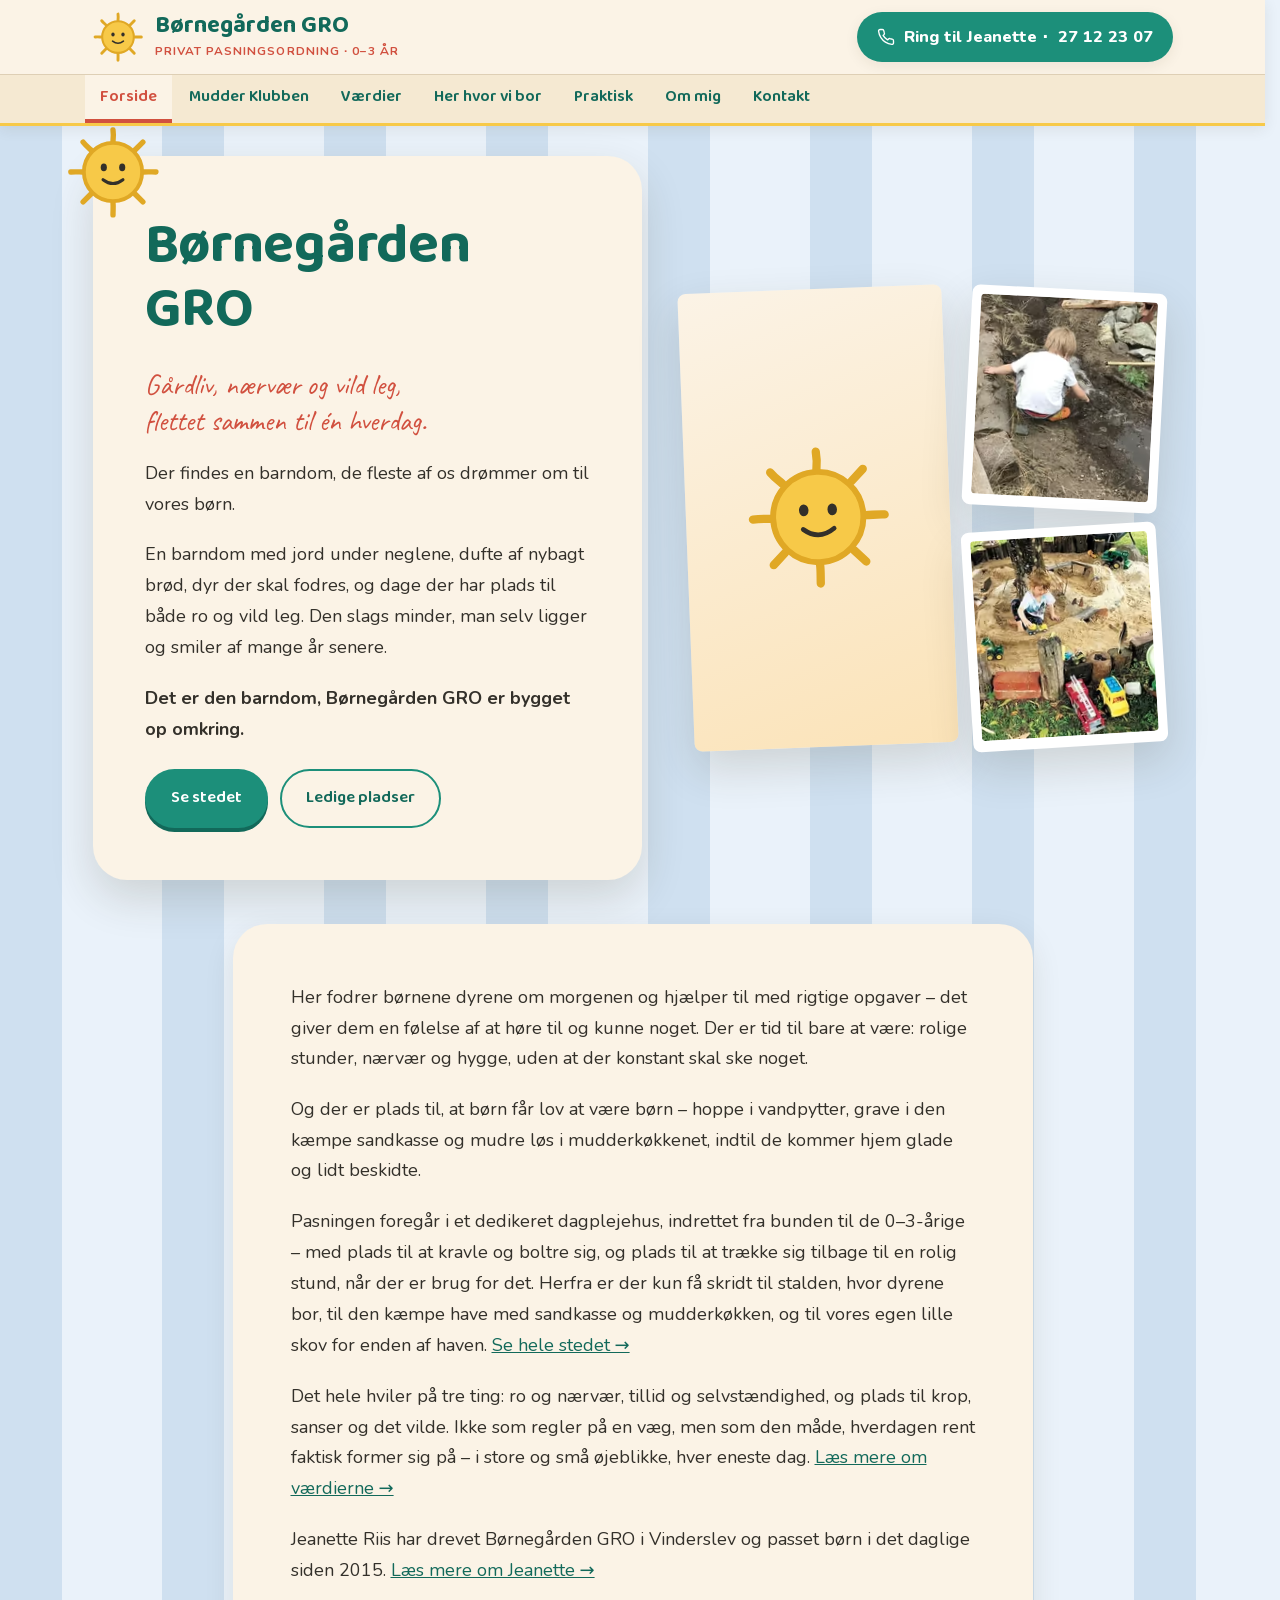
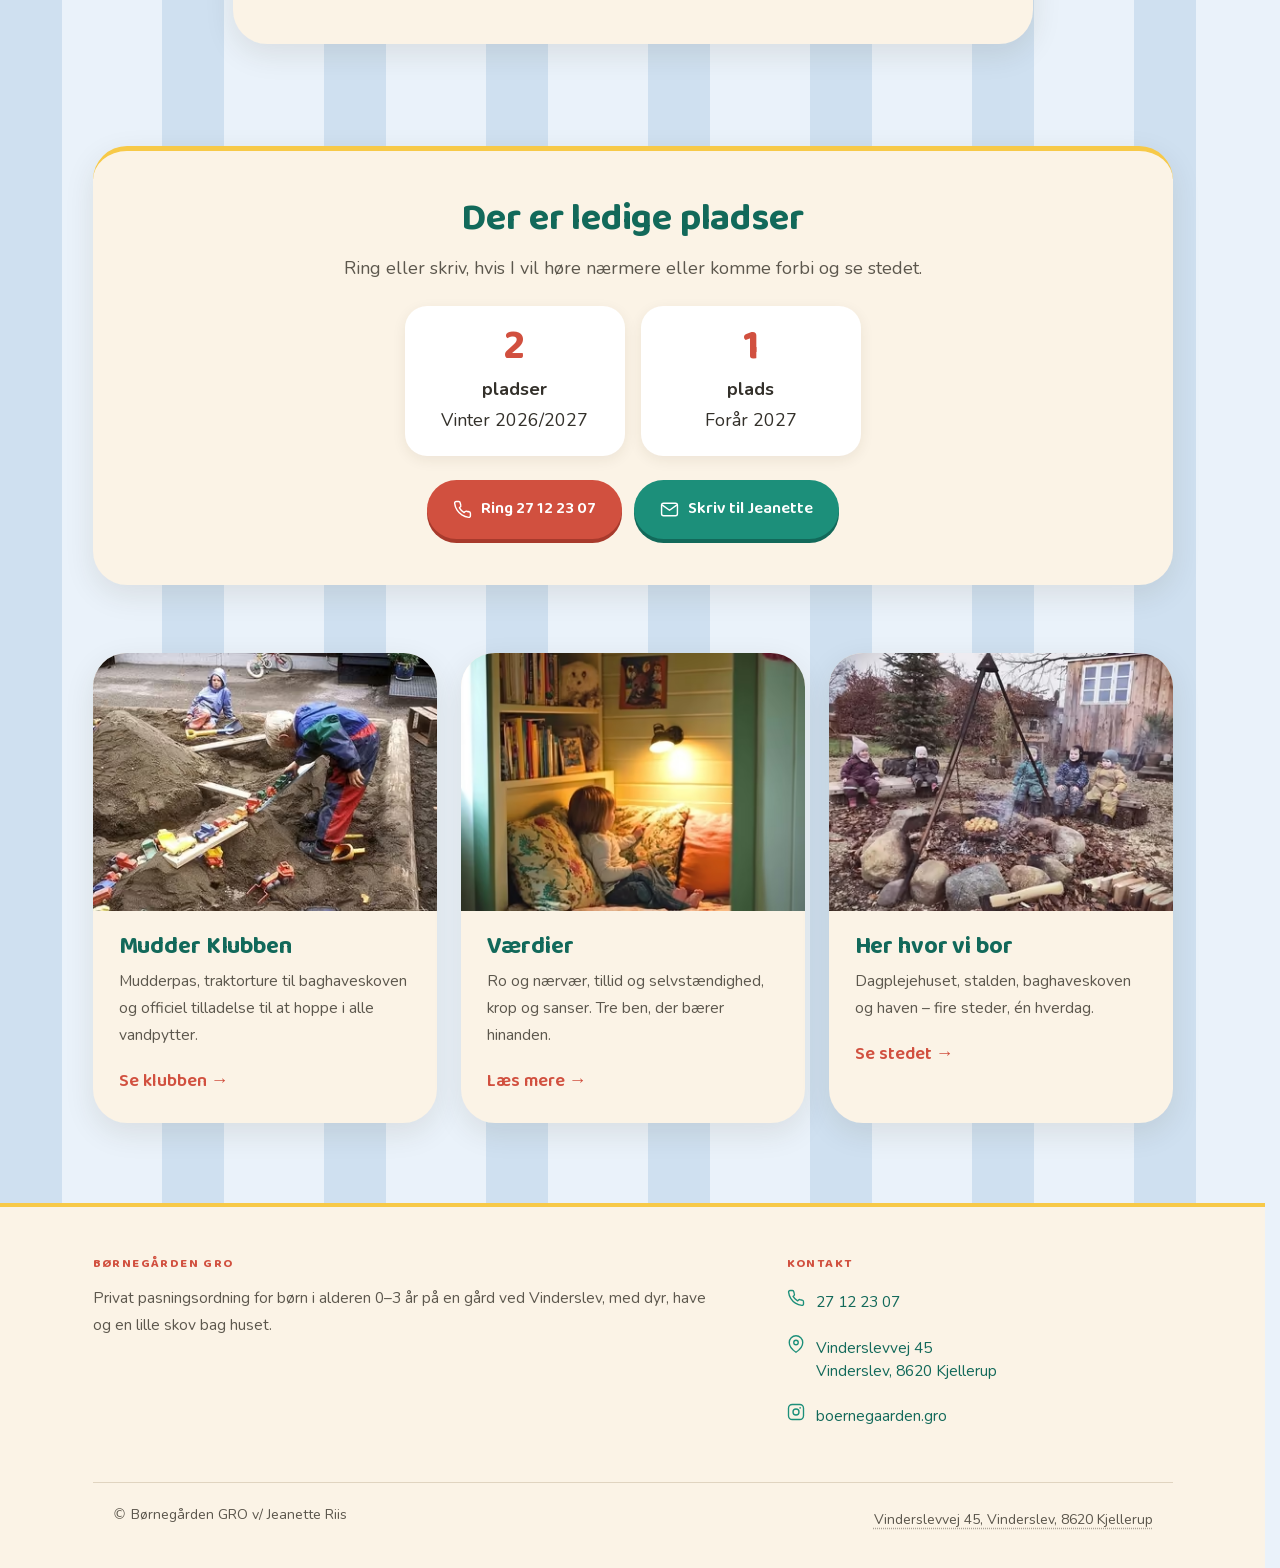
==== commit 9e970f65: "v2" ====
--- a/index.html
+++ b/index.html
@@ -12,10 +12,10 @@
 <meta property="og:site_name" content="Børnegården GRO">
 <link rel="canonical" href="https://www.boernegaardengro.dk/">
 <meta property="og:url" content="https://www.boernegaardengro.dk/">
-<meta property="og:image" content="https://www.boernegaardengro.dk/billeder/hero-gynge.jpg">
-<meta property="og:image:width" content="720">
-<meta property="og:image:height" content="900">
-<meta property="og:image:alt" content="Barn på gyngen i haven ved Børnegården GRO">
+<meta property="og:image" content="https://www.boernegaardengro.dk/billeder/forside-vandloeb.jpg">
+<meta property="og:image:width" content="400">
+<meta property="og:image:height" content="400">
+<meta property="og:image:alt" content="Barn der graver ved vandløbet i haven hos Børnegården GRO">
 <meta name="twitter:card" content="summary_large_image">
 <meta name="robots" content="index, follow, max-image-preview:large, max-snippet:-1">
 <meta name="geo.region" content="DK-82">
@@ -32,7 +32,7 @@
 <script type="speculationrules">
 {"prerender":[{"where":{"or":[{"href_matches":"index.html"},{"href_matches":"mudderklubben.html"},{"href_matches":"vaerdier.html"},{"href_matches":"her-hvor-vi-bor.html"},{"href_matches":"praktisk.html"},{"href_matches":"om-mig.html"},{"href_matches":"kontakt.html"}]},"eagerness":"moderate"}]}
 </script>
-<link rel="preload" as="image" type="image/avif" imagesrcset="billeder/hero-gynge-1x.avif 360w, billeder/hero-gynge.avif 720w" imagesizes="(max-width: 900px) 92vw, 280px" fetchpriority="high">
+<link rel="preload" as="image" type="image/avif" imagesrcset="billeder/forside-vandloeb-1x.avif 200w, billeder/forside-vandloeb.avif 400w" imagesizes="(max-width: 900px) 45vw, 190px" fetchpriority="high">
 <link rel="icon" href="favicon.ico" sizes="16x16 32x32 48x48">
 <link rel="icon" href="favicon.svg" type="image/svg+xml">
 <link rel="icon" href="favicon-96.png" type="image/png" sizes="96x96">
@@ -40,7 +40,7 @@
 <link rel="manifest" href="site.webmanifest">
 <meta name="theme-color" content="#fbf3e6">
 <meta name="apple-mobile-web-app-title" content="GRO">
-<script type="application/ld+json">{"@context":"https://schema.org","@graph":[{"@type":"ChildCare","@id":"https://www.boernegaardengro.dk/#virksomhed","name":"Børnegården GRO","alternateName":"Børnegården GRO – privat pasningsordning","description":"Privat pasningsordning for børn i alderen 0-3 år på en gård ved Vinderslev nord for Silkeborg. Dyr, have, egen lille skov og en hverdag med gårdliv, nærvær og vild leg.","url":"https://www.boernegaardengro.dk/","telephone":"+4527122307","image":"https://www.boernegaardengro.dk/billeder/hero-gynge.jpg","logo":{"@type":"ImageObject","url":"https://www.boernegaardengro.dk/logo-512.png","width":512,"height":512},"priceRange":"3.213 kr./md. i egenbetaling","address":{"@type":"PostalAddress","streetAddress":"Vinderslevvej 45","addressLocality":"Vinderslev","postalCode":"8620","addressRegion":"Kjellerup","addressCountry":"DK"},"geo":{"@type":"GeoCoordinates","latitude":56.25713,"longitude":9.43122},"hasMap":"https://www.google.com/maps/search/?api=1&query=56.25713,9.43122","areaServed":[{"@type":"Place","name":"Vinderslev"},{"@type":"Place","name":"Kjellerup"},{"@type":"Place","name":"Silkeborg Kommune"}],"sameAs":["https://www.instagram.com/boernegaarden.gro/"],"founder":{"@id":"https://www.boernegaardengro.dk/#jeanette"},"employee":{"@id":"https://www.boernegaardengro.dk/#jeanette"},"knowsLanguage":"da","currenciesAccepted":"DKK","audience":{"@type":"PeopleAudience","suggestedMinAge":0,"suggestedMaxAge":3},"makesOffer":{"@type":"Offer","name":"Fast pasningsplads, 0–3 år","priceCurrency":"DKK","price":"3213","priceSpecification":{"@type":"UnitPriceSpecification","price":"3213","priceCurrency":"DKK","unitText":"måned","description":"Egenbetaling efter kommunalt tilskud på 8.027 kr. fra Silkeborg Kommune."},"areaServed":{"@type":"Place","name":"Silkeborg Kommune"}}},{"@type":"Person","@id":"https://www.boernegaardengro.dk/#jeanette","name":"Jeanette Riis","jobTitle":"Privat børnepasser","description":"Driver Børnegården GRO i Vinderslev og har haft privat pasningsordning siden 2015.","url":"https://www.boernegaardengro.dk/om-mig.html","image":"https://www.boernegaardengro.dk/billeder/om-mig.jpg","worksFor":{"@id":"https://www.boernegaardengro.dk/#virksomhed"},"telephone":"+4527122307"},{"@type":"WebSite","@id":"https://www.boernegaardengro.dk/#hjemmeside","name":"Børnegården GRO","url":"https://www.boernegaardengro.dk/","inLanguage":"da-DK","publisher":{"@id":"https://www.boernegaardengro.dk/#virksomhed"}},{"@type":"WebPage","@id":"https://www.boernegaardengro.dk/","url":"https://www.boernegaardengro.dk/","name":"Børnegården GRO | Pasningsordning i Vinderslev ved Kjellerup","description":"Privat pasningsordning for børn på 0-3 år i Vinderslev ved Kjellerup. Gård med dyr, egen skov og stor have. 2 ledige pladser vinter 2026/2027. Ring 27 12 23 07.","inLanguage":"da-DK","isPartOf":{"@id":"https://www.boernegaardengro.dk/#hjemmeside"},"about":{"@id":"https://www.boernegaardengro.dk/#virksomhed"},"primaryImageOfPage":{"@type":"ImageObject","url":"https://www.boernegaardengro.dk/billeder/hero-gynge.jpg"}}]}</script>
+<script type="application/ld+json">{"@context":"https://schema.org","@graph":[{"@type":"ChildCare","@id":"https://www.boernegaardengro.dk/#virksomhed","name":"Børnegården GRO","alternateName":"Børnegården GRO – privat pasningsordning","description":"Privat pasningsordning for børn i alderen 0-3 år på en gård ved Vinderslev nord for Silkeborg. Dyr, have, egen lille skov og en hverdag med gårdliv, nærvær og vild leg.","url":"https://www.boernegaardengro.dk/","telephone":"+4527122307","image":"https://www.boernegaardengro.dk/billeder/forside-vandloeb.jpg","logo":{"@type":"ImageObject","url":"https://www.boernegaardengro.dk/logo-512.png","width":512,"height":512},"priceRange":"3.213 kr./md. i egenbetaling","address":{"@type":"PostalAddress","streetAddress":"Vinderslevvej 45","addressLocality":"Vinderslev","postalCode":"8620","addressRegion":"Kjellerup","addressCountry":"DK"},"geo":{"@type":"GeoCoordinates","latitude":56.25713,"longitude":9.43122},"hasMap":"https://www.google.com/maps/search/?api=1&query=56.25713,9.43122","areaServed":[{"@type":"Place","name":"Vinderslev"},{"@type":"Place","name":"Kjellerup"},{"@type":"Place","name":"Silkeborg Kommune"}],"sameAs":["https://www.instagram.com/boernegaarden.gro/"],"founder":{"@id":"https://www.boernegaardengro.dk/#jeanette"},"employee":{"@id":"https://www.boernegaardengro.dk/#jeanette"},"knowsLanguage":"da","currenciesAccepted":"DKK","audience":{"@type":"PeopleAudience","suggestedMinAge":0,"suggestedMaxAge":3},"makesOffer":{"@type":"Offer","name":"Fast pasningsplads, 0–3 år","priceCurrency":"DKK","price":"3213","priceSpecification":{"@type":"UnitPriceSpecification","price":"3213","priceCurrency":"DKK","unitText":"måned","description":"Egenbetaling efter kommunalt tilskud på 8.027 kr. fra Silkeborg Kommune."},"areaServed":{"@type":"Place","name":"Silkeborg Kommune"}}},{"@type":"Person","@id":"https://www.boernegaardengro.dk/#jeanette","name":"Jeanette Riis","jobTitle":"Privat børnepasser","description":"Driver Børnegården GRO i Vinderslev og har haft privat pasningsordning siden 2015.","url":"https://www.boernegaardengro.dk/om-mig.html","image":"https://www.boernegaardengro.dk/billeder/om-mig.jpg","worksFor":{"@id":"https://www.boernegaardengro.dk/#virksomhed"},"telephone":"+4527122307"},{"@type":"WebSite","@id":"https://www.boernegaardengro.dk/#hjemmeside","name":"Børnegården GRO","url":"https://www.boernegaardengro.dk/","inLanguage":"da-DK","publisher":{"@id":"https://www.boernegaardengro.dk/#virksomhed"}},{"@type":"WebPage","@id":"https://www.boernegaardengro.dk/","url":"https://www.boernegaardengro.dk/","name":"Børnegården GRO | Pasningsordning i Vinderslev ved Kjellerup","description":"Privat pasningsordning for børn på 0-3 år i Vinderslev ved Kjellerup. Gård med dyr, egen skov og stor have. 2 ledige pladser vinter 2026/2027. Ring 27 12 23 07.","inLanguage":"da-DK","isPartOf":{"@id":"https://www.boernegaardengro.dk/#hjemmeside"},"about":{"@id":"https://www.boernegaardengro.dk/#virksomhed"},"primaryImageOfPage":{"@type":"ImageObject","url":"https://www.boernegaardengro.dk/billeder/forside-vandloeb.jpg"}}]}</script>
 </head>
 <body>
 <a class="spring-til" href="#indhold">Spring til indhold</a>
@@ -119,8 +119,24 @@
         </div>
       </div>
       <div class="klynge">
-        <div class="polaroid polaroid-1"><picture><source type="image/avif" sizes="(max-width: 900px) 92vw, 280px" srcset="billeder/hero-gynge-1x.avif 360w, billeder/hero-gynge.avif 720w"><source type="image/webp" sizes="(max-width: 900px) 92vw, 280px" srcset="billeder/hero-gynge-1x.webp 360w, billeder/hero-gynge.webp 720w"><img src="billeder/hero-gynge.jpg" sizes="(max-width: 900px) 92vw, 280px" srcset="billeder/hero-gynge-1x.jpg 360w, billeder/hero-gynge.jpg 720w" alt="Pige på gyngen i skrænten bag haven" width="720" height="900" fetchpriority="high" decoding="async"></picture></div>
-        <div class="polaroid polaroid-2"><picture><source type="image/avif" sizes="(max-width: 900px) 45vw, 190px" srcset="billeder/forside-vandloeb-1x.avif 200w, billeder/forside-vandloeb.avif 400w"><source type="image/webp" sizes="(max-width: 900px) 45vw, 190px" srcset="billeder/forside-vandloeb-1x.webp 200w, billeder/forside-vandloeb.webp 400w"><img src="billeder/forside-vandloeb.jpg" sizes="(max-width: 900px) 45vw, 190px" srcset="billeder/forside-vandloeb-1x.jpg 200w, billeder/forside-vandloeb.jpg 400w" alt="Barn der graver ved vandløbet i haven" width="400" height="400" loading="lazy" decoding="async"></picture></div>
+        <div class="polaroid polaroid-1 polaroid-logo"><svg class="sol-logo-hero" width="150" height="150" viewBox="0 0 120 120" role="img" aria-label="Tegnet sol">
+  <g fill="none" stroke="#e0a825" stroke-width="7" stroke-linecap="round">
+    <path d="M60 5 C61 12 60.5 16 60 20"/>
+    <path d="M60 100 C60.5 105 60 110 60 116"/>
+    <path d="M5 60 C12 59.5 16 60 20 60"/>
+    <path d="M100 60 C106 60 111 59.5 116 60"/>
+    <path d="M21 21 C25 26 28 28 31 31"/>
+    <path d="M89 89 C92 92 95 95 99 99"/>
+    <path d="M99 21 C95 25 92 28 89 31"/>
+    <path d="M31 89 C28 92 25 95 21 99"/>
+  </g>
+  <path d="M60 22 C81 22 98 39 98 60 C98 81 81 98 60 98 C39 98 22 81 22 60 C22 39 39 22 60 22 Z"
+        fill="#f7c948" stroke="#e0a825" stroke-width="5" stroke-linejoin="round"/>
+  <ellipse cx="48" cy="54" rx="4" ry="5" fill="#33302a"/>
+  <ellipse cx="72" cy="54" rx="4" ry="5" fill="#33302a"/>
+  <path d="M47 70 Q60 80 73 70" fill="none" stroke="#33302a" stroke-width="4" stroke-linecap="round"/>
+</svg></div>
+        <div class="polaroid polaroid-2"><picture><source type="image/avif" sizes="(max-width: 900px) 45vw, 190px" srcset="billeder/forside-vandloeb-1x.avif 200w, billeder/forside-vandloeb.avif 400w"><source type="image/webp" sizes="(max-width: 900px) 45vw, 190px" srcset="billeder/forside-vandloeb-1x.webp 200w, billeder/forside-vandloeb.webp 400w"><img src="billeder/forside-vandloeb.jpg" sizes="(max-width: 900px) 45vw, 190px" srcset="billeder/forside-vandloeb-1x.jpg 200w, billeder/forside-vandloeb.jpg 400w" alt="Barn der graver ved vandløbet i haven" width="400" height="400" fetchpriority="high" decoding="async"></picture></div>
         <div class="polaroid polaroid-3"><picture><source type="image/avif" sizes="(max-width: 900px) 45vw, 190px" srcset="billeder/forside-sandkasse-1x.avif 200w, billeder/forside-sandkasse.avif 400w"><source type="image/webp" sizes="(max-width: 900px) 45vw, 190px" srcset="billeder/forside-sandkasse-1x.webp 200w, billeder/forside-sandkasse.webp 400w"><img src="billeder/forside-sandkasse.jpg" sizes="(max-width: 900px) 45vw, 190px" srcset="billeder/forside-sandkasse-1x.jpg 200w, billeder/forside-sandkasse.jpg 400w" alt="Barn der leger i den kæmpe sandkasse omkring træet" width="400" height="400" loading="lazy" decoding="async"></picture></div>
       </div>
     </div>
@@ -136,6 +152,17 @@
       <p class="stor-tekst">Og der er plads til, at børn får lov at være børn &ndash; hoppe i vandpytter,
       grave i den kæmpe sandkasse og mudre løs i mudderkøkkenet, indtil de kommer hjem
       glade og lidt beskidte.</p>
+      <p>Pasningen foregår i et dedikeret dagplejehus, indrettet fra bunden til de 0&ndash;3-årige
+      &ndash; med plads til at kravle og boltre sig, og plads til at trække sig tilbage til en rolig
+      stund, når der er brug for det. Herfra er der kun få skridt til stalden, hvor dyrene bor,
+      til den kæmpe have med sandkasse og mudderkøkken, og til vores egen lille skov for enden
+      af haven. <a href="her-hvor-vi-bor.html">Se hele stedet &rarr;</a></p>
+      <p>Det hele hviler på tre ting: ro og nærvær, tillid og selvstændighed, og plads til krop,
+      sanser og det vilde. Ikke som regler på en væg, men som den måde, hverdagen rent faktisk
+      former sig på &ndash; i store og små øjeblikke, hver eneste dag.
+      <a href="vaerdier.html">Læs mere om værdierne &rarr;</a></p>
+      <p>Jeanette Riis har drevet Børnegården GRO i Vinderslev og passet børn i det daglige siden
+      2015. <a href="om-mig.html">Læs mere om Jeanette &rarr;</a></p>
     </div>
   </div>
 </section>
--- a/assets/style.min.css
+++ b/assets/style.min.css
@@ -1,2 +1,2 @@
 /* Genereret af byg.py – ret assets/style.css i stedet */
-:root{--stribe:#cfe0f0;--stribe-lys:#eaf2fa;--creme:#fbf3e6;--creme-dyb:#f5e9d2;--sol:#f7c948;--sol-kant:#e0a825;--sol-vask:#fdf1d6;--teal:#1c8f7a;--teal-dyb:#12695a;--teal-vask:#e4f1ed;--roed:#d1503f;--roed-dyb:#a83a2c;--blaek:#33302a;--blaek-blod:#5c574d;--kant:#e6dcc7;--r-lille:14px;--r:22px;--r-stor:34px;--skygge:0 10px 30px rgba(58,48,22,.10);--skygge-lav:0 4px 14px rgba(58,48,22,.08);--skygge-hoej:0 18px 44px rgba(58,48,22,.16)}@view-transition{navigation:auto}::view-transition-group(root){animation-duration:.3s}::view-transition-old(root){animation:.14s linear both toner-vaek}::view-transition-new(root){animation:.24s cubic-bezier(.2,.8,.3,1) .06s both toner-frem}@keyframes toner-vaek{to{opacity:0}}@keyframes toner-frem{from{opacity:0;transform:translateY(8px)}to{opacity:1;transform:none}}header.top{view-transition-name:sidehoved}footer{view-transition-name:sidefod}::view-transition-group(sidehoved),::view-transition-group(sidefod){animation-duration:.2s}.logo .sol{view-transition-name:logo-sol}nav.faner a[aria-current="page"]::after{content:"";position:absolute;left:0;right:0;bottom:-4px;height:4px;background:var(--roed);view-transition-name:fane-streg}nav.faner a{position:relative}nav.faner a[aria-current="page"]{border-bottom-color:transparent}::view-transition-group(fane-streg){animation-duration:.3s;animation-timing-function:cubic-bezier(.3,.9,.3,1)}@supports not (view-transition-name:none){main{animation:.24s cubic-bezier(.2,.8,.3,1) both toner-frem}}main.side-gaar-ud{animation:.14s linear both toner-vaek}main.side-kommer-ind{animation:.24s cubic-bezier(.2,.8,.3,1) both toner-frem}@font-face{font-family:"Nunito";src:url("skrifter/nunito.woff2") format("woff2-variations"),url("skrifter/nunito.woff2") format("woff2");font-weight:200 1000;font-style:normal;font-display:swap}@font-face{font-family:"Baloo 2";src:url("skrifter/baloo2.woff2") format("woff2-variations"),url("skrifter/baloo2.woff2") format("woff2");font-weight:400 800;font-style:normal;font-display:swap}@font-face{font-family:"Caveat";src:url("skrifter/caveat.woff2") format("woff2-variations"),url("skrifter/caveat.woff2") format("woff2");font-weight:400 700;font-style:normal;font-display:swap}@font-face{font-family:"Nunito-reserve";src:local("Helvetica Neue"),local("Segoe UI"),local("Arial");size-adjust:99%;ascent-override:101%;descent-override:35%;line-gap-override:0%}@font-face{font-family:"Baloo-reserve";src:local("Avenir Next"),local("Segoe UI"),local("Arial");size-adjust:106%;ascent-override:96%;descent-override:32%;line-gap-override:0%}@font-face{font-family:"Caveat-reserve";src:local("Bradley Hand"),local("Segoe Script"),local("Comic Sans MS"),local("Arial");size-adjust:82%;ascent-override:117%;descent-override:37%;line-gap-override:0%}*{box-sizing:border-box}html{scroll-behavior:smooth;-webkit-text-size-adjust:100%;scroll-padding-top:140px;scrollbar-gutter:stable;background:var(--stribe-lys)}body{margin:0;overflow-x:hidden;font-family:"Nunito","Nunito-reserve",system-ui,-apple-system,sans-serif;font-size:18px;line-height:1.72;color:var(--blaek);background:repeating-linear-gradient( 90deg,var(--stribe) 0px,var(--stribe) 62px,var(--stribe-lys) 62px,var(--stribe-lys) 162px );-webkit-font-smoothing:antialiased}img{max-width:100%;height:auto;display:block}a{color:var(--teal-dyb)}h1,h2,h3,h4{font-family:"Baloo 2","Baloo-reserve","Nunito",system-ui,sans-serif;color:var(--teal-dyb);line-height:1.15;margin:0 0 .5em;font-weight:700;letter-spacing:-.005em}h1{font-size:clamp(2.1rem,6vw,3.5rem)}h2{font-size:clamp(1.6rem,3.6vw,2.35rem)}h3{font-size:clamp(1.2rem,2.3vw,1.5rem)}h4{font-size:1.08rem}p{margin:0 0 1.1em}p:last-child{margin-bottom:0}.wrap{max-width:1120px;margin:0 auto;padding:0 20px}.prose{max-width:65ch}.prose.midt{margin-inline:auto}.stor-tekst{font-size:1.12rem}.daempet{color:var(--blaek-blod)}.haand{font-family:"Caveat","Caveat-reserve",cursive;font-size:1.35em;line-height:1.35}.skjul{position:absolute;width:1px;height:1px;overflow:hidden;clip:rect(0 0 0 0);white-space:nowrap}.spring-til{position:absolute;left:-9999px;background:var(--teal-dyb);color:#fff;padding:10px 16px;border-radius:0 0 10px 0;z-index:100}.spring-til:focus{left:0;top:0}a:focus-visible,button:focus-visible{outline:3px solid var(--sol-kant);outline-offset:3px;border-radius:4px}.top{position:sticky;top:0;z-index:50;background:var(--creme);border-bottom:3px solid var(--sol);box-shadow:0 3px 14px rgba(58,48,22,.09)}.top-inder{max-width:1120px;margin:0 auto;padding:12px 20px;display:flex;align-items:center;justify-content:space-between;gap:16px;flex-wrap:wrap}.logo{display:flex;align-items:center;gap:12px;text-decoration:none}.logo .sol{flex:0 0 auto;width:50px;height:50px}.logo-navn{font-family:"Baloo 2","Baloo-reserve",sans-serif;font-weight:700;font-size:1.5rem;line-height:1.05;color:var(--teal-dyb);display:block}.logo-under{display:block;font-family:"Nunito","Nunito-reserve",sans-serif;font-weight:700;font-size:.74rem;letter-spacing:.09em;text-transform:uppercase;color:var(--roed);margin-top:3px}.top-ring{display:inline-flex;align-items:center;gap:9px;background:var(--teal);color:#fff;text-decoration:none;font-weight:800;font-size:1.02rem;padding:11px 20px;border-radius:999px;box-shadow:var(--skygge-lav);transition:transform .12s ease,background .12s ease}@media (hover:hover){.top-ring:hover{background:var(--teal-dyb);transform:translateY(-1px)}}.top-ring svg{width:18px;height:18px}nav.faner{background:var(--creme-dyb);border-top:1px solid rgba(160,140,105,.28);position:relative}nav.faner ul{max-width:1120px;margin:0 auto;padding:0 12px;list-style:none;display:flex;flex-wrap:wrap;gap:2px}nav.faner a{display:flex;align-items:center;min-height:48px;padding:0 15px;font-family:"Baloo 2","Baloo-reserve",sans-serif;font-weight:600;font-size:1.02rem;color:var(--teal-dyb);text-decoration:none;border-bottom:4px solid transparent;transition:background .12s ease,border-color .12s ease}@media (hover:hover){nav.faner a:hover{background:rgba(255,255,255,.6)}}nav.faner a[aria-current="page"]{background:var(--creme);border-bottom-color:var(--roed);color:var(--roed)}@supports (animation-timeline:view()){@media (prefers-reduced-motion:no-preference){.kort,.blok,.pladser,.citat,.pas,.genvej,.kontaktveje li,.galleri figure{animation:toner-op linear both;animation-timeline:view();animation-range:entry 5% cover 22%}@keyframes toner-op{from{opacity:0;transform:translateY(26px) scale(.985)}to{opacity:1;transform:none}}}}.kort{background:var(--creme);border-radius:var(--r-stor);box-shadow:var(--skygge);padding:clamp(26px,5vw,58px);margin:0 0 34px}.kort.smal{max-width:800px;margin-inline:auto}.kort.fremhaevet{border-top:5px solid var(--sol)}.kort.flad{margin:0}.kort.midtstil{text-align:center}.kort.kortkort{padding:0;overflow:hidden}.nulmargen{margin:0 !important}.luft-over{margin-top:1.5em}.knapper.midt{justify-content:center}section{padding:34px 0}section:first-of-type{padding-top:30px}.hero{padding:40px 0 10px}.hero-grid{display:grid;grid-template-columns:1.05fr .95fr;gap:34px;align-items:center}.hero-kort{background:var(--creme);border-radius:var(--r-stor);box-shadow:var(--skygge-hoej);padding:clamp(28px,4.2vw,52px);position:relative}.hero-kort .sol-hjoerne{position:absolute;top:-30px;left:-26px;width:92px;height:92px}.hero-kort h1{margin-top:6px}.hero-kort .under{font-family:"Caveat","Caveat-reserve",cursive;font-size:1.75rem;line-height:1.3;color:var(--roed);margin:-4px 0 18px}.klynge{display:grid;grid-template-columns:1.15fr .85fr;grid-template-rows:1fr 1fr;gap:18px;padding:14px 10px}.polaroid{background:#fff;padding:9px 9px 11px;border-radius:8px;box-shadow:var(--skygge-hoej);align-self:stretch}.polaroid img{border-radius:4px;width:100%;height:100%;object-fit:cover}.polaroid-1{grid-column:1;grid-row:1 / 3;transform:rotate(-2.2deg)}.polaroid-2{grid-column:2;grid-row:1;transform:rotate(3deg)}.polaroid-3{grid-column:2;grid-row:2;transform:rotate(-3.5deg)}.polaroid-1 img{min-height:430px}.polaroid-2 img,.polaroid-3 img{min-height:200px}.knapper{display:flex;flex-wrap:wrap;gap:12px;margin-top:24px}.knap{display:inline-flex;align-items:center;gap:9px;font-family:"Baloo 2","Baloo-reserve",sans-serif;font-weight:600;font-size:1.05rem;padding:13px 24px;border-radius:999px;text-decoration:none;border:2px solid transparent;cursor:pointer;transition:transform .12s ease,background .12s ease,box-shadow .12s ease}.knap{min-height:48px}@media (hover:hover){.knap:hover{transform:translateY(-2px)}}.knap svg{width:19px;height:19px}.knap-primaer{background:var(--roed);color:#fff;box-shadow:0 4px 0 var(--roed-dyb)}.knap-primaer:hover{background:var(--roed-dyb);box-shadow:0 6px 0 var(--roed-dyb)}.knap-sekundaer{background:var(--teal);color:#fff;box-shadow:0 4px 0 var(--teal-dyb)}.knap-sekundaer:hover{background:var(--teal-dyb);box-shadow:0 6px 0 var(--teal-dyb)}.knap-blank{background:transparent;color:var(--teal-dyb);border-color:var(--teal)}.knap-blank:hover{background:var(--teal-vask)}.pladser{background:var(--creme);border-radius:var(--r-stor);border-top:5px solid var(--sol);box-shadow:var(--skygge);padding:clamp(26px,4vw,46px);text-align:center}.pladser h2{margin-bottom:.35em}.pladser-liste{list-style:none;margin:22px 0 0;padding:0;display:flex;flex-wrap:wrap;gap:16px;justify-content:center}.pladser-liste li{background:#fff;border-radius:var(--r);padding:20px 30px;min-width:220px;box-shadow:var(--skygge-lav)}.pladser-tal{display:block;font-family:"Baloo 2","Baloo-reserve",sans-serif;font-weight:700;font-size:2.6rem;line-height:1;color:var(--roed)}.pladser-hvornaar{display:block;font-weight:700;margin-top:6px}.genveje{display:grid;grid-template-columns:repeat(3,1fr);gap:24px}.genvej{background:var(--creme);border-radius:var(--r-stor);box-shadow:var(--skygge);overflow:hidden;text-decoration:none;color:inherit;display:flex;flex-direction:column;transition:transform .14s ease,box-shadow .14s ease}@media (hover:hover){.genvej:hover{transform:translateY(-4px);box-shadow:var(--skygge-hoej)}}.genvej img{width:100%;aspect-ratio:4/3;object-fit:cover}.genvej-tekst{padding:22px 26px 26px}.genvej h3{margin-bottom:.3em}.genvej p{font-size:.98rem;color:var(--blaek-blod)}.genvej .pil{font-family:"Baloo 2","Baloo-reserve",sans-serif;font-weight:600;color:var(--roed);margin-top:12px;display:block}.sidehoved{background:var(--creme);border-radius:var(--r-stor);box-shadow:var(--skygge-hoej);padding:clamp(30px,4.5vw,56px);margin:52px 0 0;position:relative}.sidehoved .sol-hjoerne{position:absolute;top:-32px;left:-26px;width:88px;height:88px}@media (max-width:1180px){.hero-kort .sol-hjoerne{left:-8px}.sidehoved .sol-hjoerne{left:-8px;top:-34px}.sidehoved{padding-top:66px}}.sidehoved .manchet{font-size:1.2rem;color:var(--blaek-blod);max-width:60ch;margin-bottom:0}.brodkrumme{font-size:.82rem;font-weight:800;letter-spacing:.1em;text-transform:uppercase;color:var(--roed);margin-bottom:10px}.blok{display:grid;grid-template-columns:1fr 1fr;gap:clamp(26px,4vw,54px);align-items:center;background:var(--creme);border-radius:var(--r-stor);box-shadow:var(--skygge);overflow:hidden;margin-bottom:30px}.blok-billede{height:100%;min-height:320px}.blok-billede img{width:100%;height:100%;object-fit:cover}.blok-tekst{padding:clamp(26px,3.6vw,48px);padding-left:0}.blok.vendt .blok-billede{order:2}.blok.vendt .blok-tekst{order:1;padding-left:clamp(26px,3.6vw,48px);padding-right:0}.blok-tekst .prose{max-width:46ch}.karrusel{position:relative;height:100%}.karrusel-spor{display:flex;height:100%;overflow-x:auto;scroll-snap-type:x mandatory;scroll-behavior:smooth;-webkit-overflow-scrolling:touch;scrollbar-width:none;overscroll-behavior-x:contain}.karrusel-spor::-webkit-scrollbar{display:none}.karrusel-spor:focus-visible{outline:3px solid var(--sol-kant);outline-offset:-3px}.karrusel-billede{flex:0 0 100%;scroll-snap-align:center;scroll-snap-stop:always;min-width:0}.karrusel-billede img{width:100%;height:100%;object-fit:cover;transition:opacity .5s ease,transform .6s cubic-bezier(.22,.61,.36,1)}.karrusel-pil{position:absolute;top:50%;transform:translateY(-50%);width:44px;height:44px;border-radius:50%;border:0;cursor:pointer;background:rgba(255,253,248,.94);color:var(--teal-dyb);box-shadow:0 4px 16px rgba(40,32,12,.28);display:grid;place-items:center;opacity:0;transition:opacity .25s ease,transform .18s ease,background .18s ease;z-index:2}.karrusel-pil svg{width:20px;height:20px}.karrusel-forrige{left:14px}.karrusel-naeste{right:14px}.karrusel-pil:disabled{opacity:0 !important;pointer-events:none}@media (hover:hover){.karrusel:hover .karrusel-pil{opacity:1}.karrusel-pil:hover{background:#fff;transform:translateY(-50%) scale(1.08)}}.karrusel-pil:focus-visible{opacity:1}.karrusel-bund{position:absolute;left:0;right:0;bottom:0;display:flex;align-items:center;justify-content:center;gap:9px;padding:34px 16px 16px;background:linear-gradient(to top,rgba(28,22,8,.42),transparent);pointer-events:none;z-index:2}.karrusel-prikker{display:flex;gap:8px;pointer-events:auto}.karrusel-prik{width:9px;height:9px;padding:0;border:0;border-radius:50%;cursor:pointer;background:rgba(255,255,255,.55);transition:background .3s ease,transform .3s cubic-bezier(.34,1.56,.64,1),width .3s ease}.karrusel-prik.er-aktiv{background:#fff;width:24px;border-radius:999px;transform:scale(1.05)}.karrusel-prik::after{content:"";position:absolute;width:34px;height:34px;margin:-12px 0 0 -12px}.karrusel-prikker{position:relative}.karrusel-prik{position:relative}.karrusel-tael{position:absolute;top:14px;right:14px;background:rgba(28,22,8,.55);color:#fff;font-size:.8rem;font-weight:700;padding:4px 11px;border-radius:999px;letter-spacing:.03em;z-index:2;backdrop-filter:blur(4px)}.karrusel:not(.karrusel-klar) .karrusel-pil,.karrusel:not(.karrusel-klar) .karrusel-bund{display:none}@media (prefers-reduced-motion:reduce){.karrusel-spor{scroll-behavior:auto}}.galleri{display:grid;grid-template-columns:repeat(3,1fr);gap:24px}.galleri.to{grid-template-columns:repeat(2,1fr)}.galleri.en{grid-template-columns:1fr}.galleri.en img{aspect-ratio:16/9}.galleri figure{background:var(--creme);border-radius:var(--r-stor);box-shadow:var(--skygge);padding:12px 12px 6px;margin:0}.galleri img{width:100%;aspect-ratio:4/3;object-fit:cover;border-radius:var(--r-lille)}.galleri.hoej img{aspect-ratio:4/5}figure{margin:0}figure img{border-radius:var(--r)}figcaption{font-family:"Caveat","Caveat-reserve",cursive;font-size:1.2rem;color:var(--blaek-blod);margin-top:8px;text-align:center}.pas{background:var(--creme);border-radius:var(--r-stor);box-shadow:var(--skygge);border-top:5px solid var(--sol);padding:clamp(24px,3.6vw,42px)}.pas-hoved{display:flex;align-items:center;gap:16px;flex-wrap:wrap;border-bottom:3px dashed rgba(120,100,60,.35);padding-bottom:18px;margin-bottom:24px}.pas-hoved h3{margin:0}.pas-maerke{background:var(--roed);color:#fff;font-family:"Baloo 2","Baloo-reserve",sans-serif;font-weight:700;font-size:.82rem;letter-spacing:.1em;text-transform:uppercase;padding:6px 14px;border-radius:999px}.stempler{list-style:none;margin:0;padding:0;display:grid;grid-template-columns:repeat(auto-fill,minmax(280px,1fr));gap:13px}.stempler li{background:#fffdf8;border:2px dashed var(--kant);border-radius:16px;padding:14px 16px;display:flex;align-items:center;gap:14px;font-size:.97rem;line-height:1.4;font-weight:600}.stempel-ikon{flex:0 0 auto;width:46px;height:46px;border-radius:50%;display:grid;place-items:center;color:var(--teal-dyb);background:var(--teal-vask);border:2px solid var(--teal);transform:rotate(-6deg)}.stempel-ikon svg{width:25px;height:25px}.stempler li:nth-child(3n) .stempel-ikon{transform:rotate(5deg)}.stempler li:nth-child(3n+1) .stempel-ikon{transform:rotate(-3deg)}.stempler li:nth-child(4n) .stempel-ikon{color:var(--roed-dyb);background:#fbeae6;border-color:var(--roed)}.stempler li:nth-child(5n) .stempel-ikon{color:#8a6a12;background:var(--sol-vask);border-color:var(--sol-kant)}.stempel-tekst{min-width:0}.stempel-tekst span{display:block;font-weight:400;font-size:.86rem;color:var(--blaek-blod)}.fordele{list-style:none;margin:0;padding:0;display:grid;gap:14px}.fordele li{background:#fffdf8;border-radius:var(--r);padding:18px 22px;display:flex;align-items:flex-start;gap:16px;box-shadow:var(--skygge-lav)}.fordel-ikon{flex:0 0 auto;width:44px;height:44px;border-radius:50%;display:grid;place-items:center;color:var(--teal-dyb);background:var(--teal-vask);border:2px solid var(--teal)}.fordel-ikon svg{width:24px;height:24px}.fordel-tekst{min-width:0;padding-top:1px}.fordele strong{color:var(--teal-dyb)}.saesoner{list-style:none;margin:0;padding:0;display:grid;grid-template-columns:repeat(3,1fr);gap:16px}.saesoner li{display:flex;align-items:flex-start;gap:14px;background:#fffdf8;border-radius:var(--r);padding:16px 18px;box-shadow:var(--skygge-lav)}.saeson-ikon{flex:0 0 auto;width:44px;height:44px;border-radius:50%;display:grid;place-items:center;border:2px solid currentColor}.saeson-ikon svg{width:24px;height:24px}.saeson-tekst{min-width:0;font-size:.97rem;line-height:1.5}.saeson-tekst strong{display:block;font-family:"Baloo 2","Baloo-reserve",sans-serif;font-weight:600;font-size:1.12rem;line-height:1.2;margin-bottom:2px;color:var(--teal-dyb)}.saeson-sommer .saeson-ikon{color:var(--sol-kant);background:var(--sol-vask)}.saeson-vinter .saeson-ikon{color:#4d7ea8;background:#e8f1f9}.saeson-foraar .saeson-ikon{color:var(--teal);background:var(--teal-vask)}.liste{list-style:none;margin:0 0 1.2em;padding:0}.liste li{padding:8px 0 8px 30px;position:relative;border-bottom:1px solid rgba(160,140,105,.2)}.liste li:last-child{border-bottom:0}.liste li::before{content:"";position:absolute;left:6px;top:19px;width:9px;height:9px;border-radius:50%;background:var(--teal)}.vaerdi-nr{display:inline-flex;align-items:center;justify-content:center;width:46px;height:46px;border-radius:50%;background:var(--sol);border:3px solid var(--sol-kant);font-family:"Baloo 2","Baloo-reserve",sans-serif;font-weight:700;font-size:1.3rem;color:var(--blaek);margin-bottom:14px}.steder-oversigt{display:grid;grid-template-columns:repeat(4,1fr);gap:16px;list-style:none;margin:26px 0 0;padding:0}.steder-oversigt a{display:flex;flex-direction:column;align-items:center;justify-content:flex-start;gap:8px;height:100%;text-align:center;text-decoration:none;background:#fffdf8;border-radius:var(--r);padding:20px 14px;box-shadow:var(--skygge-lav);color:var(--teal-dyb);font-family:"Baloo 2","Baloo-reserve",sans-serif;font-weight:600;font-size:1.04rem;line-height:1.25;transition:transform .12s ease,box-shadow .12s ease}@media (hover:hover){.steder-oversigt a:hover{transform:translateY(-3px);box-shadow:var(--skygge)}}.steder-oversigt svg{width:34px;height:34px;flex:0 0 auto}.fakta{background:#fffdf8;border-radius:var(--r);border-left:5px solid var(--sol);padding:24px 28px;margin:0 0 22px;box-shadow:var(--skygge-lav)}.beloeb{display:flex;justify-content:space-between;align-items:baseline;gap:16px;padding:14px 0;border-bottom:1px solid rgba(160,140,105,.25)}.beloeb:last-of-type{border-bottom:0}.beloeb.sum{border-top:3px solid var(--sol-kant);border-bottom:0;margin-top:6px;padding-top:18px}.beloeb dt{font-weight:700}.beloeb dd{margin:0;font-family:"Baloo 2","Baloo-reserve",sans-serif;font-weight:700;font-size:1.4rem;color:var(--teal-dyb);white-space:nowrap}.beloeb.sum dd{font-size:1.85rem;color:var(--roed)}dl{margin:0;max-width:640px}.kort.midtstil dl{margin-inline:auto}.kontaktveje{list-style:none;margin:0;padding:0;display:grid;grid-template-columns:repeat(3,1fr);gap:24px}.kontaktveje a{display:flex;flex-direction:column;align-items:center;justify-content:flex-start;height:100%;text-align:center;text-decoration:none;color:inherit;background:var(--creme);border-radius:var(--r-stor);box-shadow:var(--skygge);padding:34px 24px 30px;transition:transform .14s ease,box-shadow .14s ease}@media (hover:hover){.kontaktveje a:hover{transform:translateY(-4px);box-shadow:var(--skygge-hoej)}}.kontaktvej-ikon{width:60px;height:60px;border-radius:50%;display:grid;place-items:center;background:var(--teal);color:#fff;margin-bottom:16px}.kontaktvej-ikon svg{width:28px;height:28px}.kontaktvej-navn{font-size:.78rem;font-weight:800;letter-spacing:.12em;text-transform:uppercase;color:var(--roed);margin-bottom:6px}.kontaktvej-vaerdi{font-family:"Baloo 2","Baloo-reserve",sans-serif;font-weight:700;font-size:1.5rem;line-height:1.15;color:var(--teal-dyb);overflow-wrap:anywhere}.kontaktvej-note{font-size:.93rem;color:var(--blaek-blod);margin-top:8px;line-height:1.45}.kontakt-grid{display:grid;grid-template-columns:1fr 1.05fr;gap:30px}.kontakt-grid h2{font-size:clamp(1.45rem,2.3vw,1.8rem)}.kontakt-liste{list-style:none;margin:0;padding:0}.kontakt-liste li{display:flex;gap:16px;align-items:flex-start;padding:18px 0;border-bottom:1px solid rgba(160,140,105,.25)}.kontakt-liste li:last-child{border-bottom:0}.kontakt-liste svg{width:24px;height:24px;flex:0 0 auto;color:var(--teal);margin-top:4px}.kontakt-liste strong{display:block;font-size:.84rem;letter-spacing:.09em;text-transform:uppercase;color:var(--blaek-blod)}.kontakt-liste a{font-size:1.15rem;font-weight:700;text-decoration:none}.kontakt-liste a:hover{text-decoration:underline}.kort-boks{border-radius:var(--r);overflow:hidden;box-shadow:var(--skygge-lav);border:1px solid var(--kant);background:var(--creme-dyb);line-height:0}.kort-boks iframe{width:100%;height:360px;border:0;display:block}.kort-adresse{padding:22px clamp(22px,3vw,34px);display:flex;gap:16px;flex-wrap:wrap;align-items:center;justify-content:space-between}.pakkeliste{display:grid;grid-template-columns:repeat(2,1fr);gap:24px}.felt{margin-bottom:18px}.felt label{display:block;font-weight:700;margin-bottom:6px}.felt input,.felt textarea{width:100%;font:inherit;font-size:1rem;padding:13px 16px;border-radius:var(--r-lille);border:2px solid var(--kant);background:#fffdf8;color:var(--blaek)}.felt input:focus,.felt textarea:focus{outline:3px solid var(--sol);border-color:var(--sol-kant)}.felt textarea{min-height:140px;resize:vertical}.felt-hjaelp{font-size:.9rem;color:var(--blaek-blod);margin-top:6px}.citat{background:var(--creme);border-radius:var(--r-stor);box-shadow:var(--skygge);max-width:800px;margin-inline:auto;padding:clamp(30px,4vw,52px);text-align:center;font-family:"Baloo 2","Baloo-reserve",sans-serif;font-size:clamp(1.25rem,2.6vw,1.7rem);line-height:1.4;color:var(--teal-dyb)}.citat::before{content:"";display:block;width:56px;height:4px;border-radius:2px;background:var(--sol);margin:0 auto 22px}footer{background:var(--creme);border-top:4px solid var(--sol);margin-top:46px;padding:50px 0 30px}.footer-grid{display:grid;grid-template-columns:1.6fr 1fr;gap:clamp(28px,6vw,80px)}footer h4{color:var(--roed);font-size:.8rem;letter-spacing:.11em;text-transform:uppercase;margin-bottom:14px}footer ul{list-style:none;margin:0;padding:0}footer a{text-decoration:none;display:inline-block;padding:5px 0}footer a:hover{text-decoration:underline}footer p{font-size:.97rem}.footer-bund a{color:inherit;text-decoration:underline;text-decoration-style:dotted;text-underline-offset:3px;text-decoration-color:rgba(92,87,77,.5)}.footer-bund a:hover{text-decoration-style:solid;color:var(--roed)}.kort-adresse a:not(.knap){color:var(--teal-dyb);text-decoration:underline;text-underline-offset:3px}.kort-adresse a:not(.knap):hover{color:var(--roed)}.footer-kontakt li{display:flex;gap:11px;align-items:flex-start;margin-bottom:12px;font-size:.97rem;line-height:1.5}.footer-kontakt svg{width:18px;height:18px;flex:0 0 auto;color:var(--teal);margin-top:4px}.footer-bund{max-width:1120px;margin:38px auto 0;padding:20px 20px 0;border-top:1px solid rgba(160,140,105,.3);font-size:.88rem;color:var(--blaek-blod);display:flex;justify-content:space-between;gap:8px 24px;flex-wrap:wrap}@media (max-width:900px){body{font-size:17px;background:repeating-linear-gradient( 90deg,var(--stribe) 0px,var(--stribe) 40px,var(--stribe-lys) 40px,var(--stribe-lys) 104px )}.hero-grid,.blok,.kontakt-grid{grid-template-columns:1fr}.footer-grid{grid-template-columns:1fr 1fr}.genveje{grid-template-columns:1fr}.pakkeliste{grid-template-columns:1fr 1fr}.kontaktveje{grid-template-columns:1fr}.saesoner{grid-template-columns:1fr}.galleri,.galleri.to{grid-template-columns:repeat(2,1fr)}.galleri.en img{aspect-ratio:16/9}.steder-oversigt{grid-template-columns:repeat(2,1fr)}.blok-tekst{padding:28px !important}.blok.vendt .blok-billede{order:0}.blok.vendt .blok-tekst{order:1}.blok-billede{min-height:0;aspect-ratio:4/3}.klynge{grid-template-columns:1fr 1fr;grid-template-rows:auto auto;gap:14px;padding:8px 4px}.polaroid{transform:none !important}.polaroid-1{grid-column:1 / -1;grid-row:1}.polaroid-2{grid-column:1;grid-row:2}.polaroid-3{grid-column:2;grid-row:2}.polaroid-1 img{min-height:0;aspect-ratio:4/3}.polaroid-2 img,.polaroid-3 img{min-height:0;aspect-ratio:1/1}.hero-kort .sol-hjoerne{display:none}}@media (max-width:620px){html{scroll-padding-top:108px}.top-inder{padding:8px 14px;gap:10px;flex-wrap:nowrap}.logo{gap:9px;min-width:0}.logo .sol{width:36px;height:36px}.logo-navn{font-size:1.06rem}.logo-under{display:none}.top-ring{font-size:.98rem;padding:10px 14px;white-space:nowrap}.ring-lang{display:none}.logo-navn{white-space:nowrap}.hero-kort .under{font-size:1.5rem}.hero{padding:22px 0 0}section{padding:24px 0}nav.faner ul{padding:0 14px;flex-wrap:nowrap;overflow-x:auto;-webkit-overflow-scrolling:touch;scrollbar-width:none;scroll-snap-type:x proximity}nav.faner ul::-webkit-scrollbar{display:none}nav.faner li{flex:0 0 auto;scroll-snap-align:start}nav.faner a{padding:0 13px;font-size:.97rem;white-space:nowrap}nav.faner::after{content:"";position:absolute;top:0;right:0;bottom:0;width:34px;background:linear-gradient(90deg,rgba(245,233,210,0),var(--creme-dyb));pointer-events:none}.stempler{grid-template-columns:1fr}.stempel-ikon{width:42px;height:42px}.stempel-ikon svg{width:23px;height:23px}.sidehoved{margin-top:40px;padding-top:52px}.sidehoved .sol-hjoerne{width:66px;height:66px;top:-24px;left:-12px}.beloeb{flex-direction:column;gap:2px}.pladser-liste li{width:100%}.footer-grid{grid-template-columns:1fr;gap:28px}.footer-kontakt a{padding:9px 0}.logo{min-height:46px}.footer-bund{flex-direction:column;gap:6px}.galleri,.galleri.to{grid-template-columns:1fr}.klynge{grid-template-columns:1fr 1fr}.pakkeliste{grid-template-columns:1fr}}@media (max-width:380px){.logo-navn{font-size:.98rem}.logo .sol{width:32px;height:32px}.top-ring{font-size:.92rem;padding:9px 12px;gap:7px}.wrap{padding:0 14px}.kort,.hero-kort,.sidehoved,.pladser{padding:22px 20px}.steder-oversigt{grid-template-columns:1fr}}@media (prefers-reduced-motion:reduce){html{scroll-behavior:auto}@keyframes toner-vaek{to{opacity:0}}@keyframes toner-frem{from{opacity:0;transform:none}to{opacity:1}}@keyframes toner-op{from{opacity:0;transform:none}to{opacity:1}}.kort,.blok,.pladser,.citat,.pas,.genvej,.kontaktveje li,.galleri figure{animation:none !important}.knap:hover,.genvej:hover,.top-ring:hover,.steder-oversigt a:hover,.kontaktveje a:hover,.karrusel-pil:hover{transform:none !important}.karrusel-spor{scroll-behavior:auto}.karrusel-prik{transition:background .2s ease}::view-transition-group(root){animation-duration:.16s}::view-transition-old(root){animation-duration:.1s;animation-delay:0s}::view-transition-new(root){animation-duration:.16s;animation-delay:.04s}::view-transition-group(fane-streg){animation-duration:.16s}}@media print{body{background:#fff}.top,nav.faner,footer,.knapper{display:none}.kort,.blok,.sidehoved{box-shadow:none;border:1px solid #ccc}}+:root{--stribe:#cfe0f0;--stribe-lys:#eaf2fa;--creme:#fbf3e6;--creme-dyb:#f5e9d2;--sol:#f7c948;--sol-kant:#e0a825;--sol-vask:#fdf1d6;--teal:#1c8f7a;--teal-dyb:#12695a;--teal-vask:#e4f1ed;--roed:#d1503f;--roed-dyb:#a83a2c;--blaek:#33302a;--blaek-blod:#5c574d;--kant:#e6dcc7;--r-lille:14px;--r:22px;--r-stor:34px;--skygge:0 10px 30px rgba(58,48,22,.10);--skygge-lav:0 4px 14px rgba(58,48,22,.08);--skygge-hoej:0 18px 44px rgba(58,48,22,.16)}@view-transition{navigation:auto}::view-transition-group(root){animation-duration:.3s}::view-transition-old(root){animation:.14s linear both toner-vaek}::view-transition-new(root){animation:.24s cubic-bezier(.2,.8,.3,1) .06s both toner-frem}@keyframes toner-vaek{to{opacity:0}}@keyframes toner-frem{from{opacity:0;transform:translateY(8px)}to{opacity:1;transform:none}}header.top{view-transition-name:sidehoved}footer{view-transition-name:sidefod}::view-transition-group(sidehoved),::view-transition-group(sidefod){animation-duration:.2s}.logo .sol{view-transition-name:logo-sol}nav.faner a[aria-current="page"]::after{content:"";position:absolute;left:0;right:0;bottom:-4px;height:4px;background:var(--roed);view-transition-name:fane-streg}nav.faner a{position:relative}nav.faner a[aria-current="page"]{border-bottom-color:transparent}::view-transition-group(fane-streg){animation-duration:.3s;animation-timing-function:cubic-bezier(.3,.9,.3,1)}@supports not (view-transition-name:none){main{animation:.24s cubic-bezier(.2,.8,.3,1) both toner-frem}}main.side-gaar-ud{animation:.14s linear both toner-vaek}main.side-kommer-ind{animation:.24s cubic-bezier(.2,.8,.3,1) both toner-frem}@font-face{font-family:"Nunito";src:url("skrifter/nunito.woff2") format("woff2-variations"),url("skrifter/nunito.woff2") format("woff2");font-weight:200 1000;font-style:normal;font-display:swap}@font-face{font-family:"Baloo 2";src:url("skrifter/baloo2.woff2") format("woff2-variations"),url("skrifter/baloo2.woff2") format("woff2");font-weight:400 800;font-style:normal;font-display:swap}@font-face{font-family:"Caveat";src:url("skrifter/caveat.woff2") format("woff2-variations"),url("skrifter/caveat.woff2") format("woff2");font-weight:400 700;font-style:normal;font-display:swap}@font-face{font-family:"Nunito-reserve";src:local("Helvetica Neue"),local("Segoe UI"),local("Arial");size-adjust:99%;ascent-override:101%;descent-override:35%;line-gap-override:0%}@font-face{font-family:"Baloo-reserve";src:local("Avenir Next"),local("Segoe UI"),local("Arial");size-adjust:106%;ascent-override:96%;descent-override:32%;line-gap-override:0%}@font-face{font-family:"Caveat-reserve";src:local("Bradley Hand"),local("Segoe Script"),local("Comic Sans MS"),local("Arial");size-adjust:82%;ascent-override:117%;descent-override:37%;line-gap-override:0%}*{box-sizing:border-box}html{scroll-behavior:smooth;-webkit-text-size-adjust:100%;scroll-padding-top:140px;scrollbar-gutter:stable;background:var(--stribe-lys)}body{margin:0;overflow-x:hidden;font-family:"Nunito","Nunito-reserve",system-ui,-apple-system,sans-serif;font-size:18px;line-height:1.72;color:var(--blaek);background:repeating-linear-gradient( 90deg,var(--stribe) 0px,var(--stribe) 62px,var(--stribe-lys) 62px,var(--stribe-lys) 162px );-webkit-font-smoothing:antialiased}img{max-width:100%;height:auto;display:block}a{color:var(--teal-dyb)}h1,h2,h3,h4{font-family:"Baloo 2","Baloo-reserve","Nunito",system-ui,sans-serif;color:var(--teal-dyb);line-height:1.15;margin:0 0 .5em;font-weight:700;letter-spacing:-.005em}h1{font-size:clamp(2.1rem,6vw,3.5rem)}h2{font-size:clamp(1.6rem,3.6vw,2.35rem)}h3{font-size:clamp(1.2rem,2.3vw,1.5rem)}h4{font-size:1.08rem}p{margin:0 0 1.1em}p:last-child{margin-bottom:0}.wrap{max-width:1120px;margin:0 auto;padding:0 20px}.prose{max-width:65ch}.prose.midt{margin-inline:auto}.stor-tekst{font-size:1.12rem}.daempet{color:var(--blaek-blod)}.haand{font-family:"Caveat","Caveat-reserve",cursive;font-size:1.35em;line-height:1.35}.skjul{position:absolute;width:1px;height:1px;overflow:hidden;clip:rect(0 0 0 0);white-space:nowrap}.spring-til{position:absolute;left:-9999px;background:var(--teal-dyb);color:#fff;padding:10px 16px;border-radius:0 0 10px 0;z-index:100}.spring-til:focus{left:0;top:0}a:focus-visible,button:focus-visible{outline:3px solid var(--sol-kant);outline-offset:3px;border-radius:4px}.top{position:sticky;top:0;z-index:50;background:var(--creme);border-bottom:3px solid var(--sol);box-shadow:0 3px 14px rgba(58,48,22,.09)}.top-inder{max-width:1120px;margin:0 auto;padding:12px 20px;display:flex;align-items:center;justify-content:space-between;gap:16px;flex-wrap:wrap}.logo{display:flex;align-items:center;gap:12px;text-decoration:none}.logo .sol{flex:0 0 auto;width:50px;height:50px}.logo-navn{font-family:"Baloo 2","Baloo-reserve",sans-serif;font-weight:700;font-size:1.5rem;line-height:1.05;color:var(--teal-dyb);display:block}.logo-under{display:block;font-family:"Nunito","Nunito-reserve",sans-serif;font-weight:700;font-size:.74rem;letter-spacing:.09em;text-transform:uppercase;color:var(--roed);margin-top:3px}.top-ring{display:inline-flex;align-items:center;gap:9px;background:var(--teal);color:#fff;text-decoration:none;font-weight:800;font-size:1.02rem;padding:11px 20px;border-radius:999px;box-shadow:var(--skygge-lav);transition:transform .12s ease,background .12s ease}@media (hover:hover){.top-ring:hover{background:var(--teal-dyb);transform:translateY(-1px)}}.top-ring svg{width:18px;height:18px}nav.faner{background:var(--creme-dyb);border-top:1px solid rgba(160,140,105,.28);position:relative}nav.faner ul{max-width:1120px;margin:0 auto;padding:0 12px;list-style:none;display:flex;flex-wrap:wrap;gap:2px}nav.faner a{display:flex;align-items:center;min-height:48px;padding:0 15px;font-family:"Baloo 2","Baloo-reserve",sans-serif;font-weight:600;font-size:1.02rem;color:var(--teal-dyb);text-decoration:none;border-bottom:4px solid transparent;transition:background .12s ease,border-color .12s ease}@media (hover:hover){nav.faner a:hover{background:rgba(255,255,255,.6)}}nav.faner a[aria-current="page"]{background:var(--creme);border-bottom-color:var(--roed);color:var(--roed)}@supports (animation-timeline:view()){@media (prefers-reduced-motion:no-preference){.kort,.blok,.pladser,.citat,.pas,.genvej,.kontaktveje li,.galleri figure{animation:toner-op linear both;animation-timeline:view();animation-range:entry 5% cover 22%}@keyframes toner-op{from{opacity:0;transform:translateY(26px) scale(.985)}to{opacity:1;transform:none}}}}.kort{background:var(--creme);border-radius:var(--r-stor);box-shadow:var(--skygge);padding:clamp(26px,5vw,58px);margin:0 0 34px}.kort.smal{max-width:800px;margin-inline:auto}.kort.fremhaevet{border-top:5px solid var(--sol)}.kort.flad{margin:0}.kort.midtstil{text-align:center}.kort.kortkort{padding:0;overflow:hidden}.nulmargen{margin:0 !important}.luft-over{margin-top:1.5em}.knapper.midt{justify-content:center}section{padding:34px 0}section:first-of-type{padding-top:30px}.hero{padding:40px 0 10px}.hero-grid{display:grid;grid-template-columns:1.05fr .95fr;gap:34px;align-items:center}.hero-kort{background:var(--creme);border-radius:var(--r-stor);box-shadow:var(--skygge-hoej);padding:clamp(28px,4.2vw,52px);position:relative}.hero-kort .sol-hjoerne{position:absolute;top:-30px;left:-26px;width:92px;height:92px}.hero-kort h1{margin-top:6px}.hero-kort .under{font-family:"Caveat","Caveat-reserve",cursive;font-size:1.75rem;line-height:1.3;color:var(--roed);margin:-4px 0 18px}.klynge{display:grid;grid-template-columns:1.15fr .85fr;grid-template-rows:1fr 1fr;gap:18px;padding:14px 10px}.polaroid{background:#fff;padding:9px 9px 11px;border-radius:8px;box-shadow:var(--skygge-hoej);align-self:stretch}.polaroid img{border-radius:4px;width:100%;height:100%;object-fit:cover}.polaroid-1{grid-column:1;grid-row:1 / 3;transform:rotate(-2.2deg)}.polaroid-2{grid-column:2;grid-row:1;transform:rotate(3deg)}.polaroid-3{grid-column:2;grid-row:2;transform:rotate(-3.5deg)}.polaroid-2 img,.polaroid-3 img{min-height:200px}.polaroid-logo{display:flex;align-items:center;justify-content:center;background:linear-gradient(160deg,var(--creme),#fbe3b8);min-height:430px}.polaroid-logo svg{width:58%;height:58%}.knapper{display:flex;flex-wrap:wrap;gap:12px;margin-top:24px}.knap{display:inline-flex;align-items:center;gap:9px;font-family:"Baloo 2","Baloo-reserve",sans-serif;font-weight:600;font-size:1.05rem;padding:13px 24px;border-radius:999px;text-decoration:none;border:2px solid transparent;cursor:pointer;transition:transform .12s ease,background .12s ease,box-shadow .12s ease}.knap{min-height:48px}@media (hover:hover){.knap:hover{transform:translateY(-2px)}}.knap svg{width:19px;height:19px}.knap-primaer{background:var(--roed);color:#fff;box-shadow:0 4px 0 var(--roed-dyb)}.knap-primaer:hover{background:var(--roed-dyb);box-shadow:0 6px 0 var(--roed-dyb)}.knap-sekundaer{background:var(--teal);color:#fff;box-shadow:0 4px 0 var(--teal-dyb)}.knap-sekundaer:hover{background:var(--teal-dyb);box-shadow:0 6px 0 var(--teal-dyb)}.knap-blank{background:transparent;color:var(--teal-dyb);border-color:var(--teal)}.knap-blank:hover{background:var(--teal-vask)}.pladser{background:var(--creme);border-radius:var(--r-stor);border-top:5px solid var(--sol);box-shadow:var(--skygge);padding:clamp(26px,4vw,46px);text-align:center}.pladser h2{margin-bottom:.35em}.pladser-liste{list-style:none;margin:22px 0 0;padding:0;display:flex;flex-wrap:wrap;gap:16px;justify-content:center}.pladser-liste li{background:#fff;border-radius:var(--r);padding:20px 30px;min-width:220px;box-shadow:var(--skygge-lav)}.pladser-tal{display:block;font-family:"Baloo 2","Baloo-reserve",sans-serif;font-weight:700;font-size:2.6rem;line-height:1;color:var(--roed)}.pladser-hvornaar{display:block;font-weight:700;margin-top:6px}.genveje{display:grid;grid-template-columns:repeat(3,1fr);gap:24px}.genvej{background:var(--creme);border-radius:var(--r-stor);box-shadow:var(--skygge);overflow:hidden;text-decoration:none;color:inherit;display:flex;flex-direction:column;transition:transform .14s ease,box-shadow .14s ease}@media (hover:hover){.genvej:hover{transform:translateY(-4px);box-shadow:var(--skygge-hoej)}}.genvej img{width:100%;aspect-ratio:4/3;object-fit:cover}.genvej-tekst{padding:22px 26px 26px}.genvej h3{margin-bottom:.3em}.genvej p{font-size:.98rem;color:var(--blaek-blod)}.genvej .pil{font-family:"Baloo 2","Baloo-reserve",sans-serif;font-weight:600;color:var(--roed);margin-top:12px;display:block}.sidehoved{background:var(--creme);border-radius:var(--r-stor);box-shadow:var(--skygge-hoej);padding:clamp(30px,4.5vw,56px);margin:52px 0 0;position:relative}.sidehoved .sol-hjoerne{position:absolute;top:-32px;left:-26px;width:88px;height:88px}@media (max-width:1180px){.hero-kort .sol-hjoerne{left:-8px}.sidehoved .sol-hjoerne{left:-8px;top:-34px}.sidehoved{padding-top:66px}}.sidehoved .manchet{font-size:1.2rem;color:var(--blaek-blod);max-width:60ch;margin-bottom:0}.brodkrumme{font-size:.82rem;font-weight:800;letter-spacing:.1em;text-transform:uppercase;color:var(--roed);margin-bottom:10px}.blok{display:grid;grid-template-columns:1fr 1fr;gap:clamp(26px,4vw,54px);align-items:center;background:var(--creme);border-radius:var(--r-stor);box-shadow:var(--skygge);overflow:hidden;margin-bottom:30px}.blok-billede{height:100%;min-height:320px}.blok-billede img{width:100%;height:100%;object-fit:cover}.blok-tekst{padding:clamp(26px,3.6vw,48px);padding-left:0}.blok.vendt .blok-billede{order:2}.blok.vendt .blok-tekst{order:1;padding-left:clamp(26px,3.6vw,48px);padding-right:0}.blok-tekst .prose{max-width:46ch}.karrusel{position:relative;height:100%}.karrusel-spor{display:flex;height:100%;overflow-x:auto;scroll-snap-type:x mandatory;scroll-behavior:smooth;-webkit-overflow-scrolling:touch;scrollbar-width:none;overscroll-behavior-x:contain}.karrusel-spor::-webkit-scrollbar{display:none}.karrusel-spor:focus-visible{outline:3px solid var(--sol-kant);outline-offset:-3px}.karrusel-billede{flex:0 0 100%;scroll-snap-align:center;scroll-snap-stop:always;min-width:0}.karrusel-billede img{width:100%;height:100%;object-fit:cover;transition:opacity .5s ease,transform .6s cubic-bezier(.22,.61,.36,1)}.karrusel-pil{position:absolute;top:50%;transform:translateY(-50%);width:44px;height:44px;border-radius:50%;border:0;cursor:pointer;background:rgba(255,253,248,.94);color:var(--teal-dyb);box-shadow:0 4px 16px rgba(40,32,12,.28);display:grid;place-items:center;opacity:0;transition:opacity .25s ease,transform .18s ease,background .18s ease;z-index:2}.karrusel-pil svg{width:20px;height:20px}.karrusel-forrige{left:14px}.karrusel-naeste{right:14px}.karrusel-pil:disabled{opacity:0 !important;pointer-events:none}@media (hover:hover){.karrusel:hover .karrusel-pil{opacity:1}.karrusel-pil:hover{background:#fff;transform:translateY(-50%) scale(1.08)}}.karrusel-pil:focus-visible{opacity:1}.karrusel-bund{position:absolute;left:0;right:0;bottom:0;display:flex;align-items:center;justify-content:center;gap:9px;padding:34px 16px 16px;background:linear-gradient(to top,rgba(28,22,8,.42),transparent);pointer-events:none;z-index:2}.karrusel-prikker{display:flex;gap:8px;pointer-events:auto}.karrusel-prik{width:9px;height:9px;padding:0;border:0;border-radius:50%;cursor:pointer;background:rgba(255,255,255,.55);transition:background .3s ease,transform .3s cubic-bezier(.34,1.56,.64,1),width .3s ease}.karrusel-prik.er-aktiv{background:#fff;width:24px;border-radius:999px;transform:scale(1.05)}.karrusel-prik::after{content:"";position:absolute;width:34px;height:34px;margin:-12px 0 0 -12px}.karrusel-prikker{position:relative}.karrusel-prik{position:relative}.karrusel-tael{position:absolute;top:14px;right:14px;background:rgba(28,22,8,.55);color:#fff;font-size:.8rem;font-weight:700;padding:4px 11px;border-radius:999px;letter-spacing:.03em;z-index:2;backdrop-filter:blur(4px)}.karrusel:not(.karrusel-klar) .karrusel-pil,.karrusel:not(.karrusel-klar) .karrusel-bund{display:none}@media (prefers-reduced-motion:reduce){.karrusel-spor{scroll-behavior:auto}}.galleri{display:grid;grid-template-columns:repeat(3,1fr);gap:24px}.galleri.to{grid-template-columns:repeat(2,1fr)}.galleri.en{grid-template-columns:1fr}.galleri.en img{aspect-ratio:16/9}.galleri figure{background:var(--creme);border-radius:var(--r-stor);box-shadow:var(--skygge);padding:12px 12px 6px;margin:0}.galleri img{width:100%;aspect-ratio:4/3;object-fit:cover;border-radius:var(--r-lille)}.galleri.hoej img{aspect-ratio:4/5}figure{margin:0}figure img{border-radius:var(--r)}figcaption{font-family:"Caveat","Caveat-reserve",cursive;font-size:1.2rem;color:var(--blaek-blod);margin-top:8px;text-align:center}.pas{background:var(--creme);border-radius:var(--r-stor);box-shadow:var(--skygge);border-top:5px solid var(--sol);padding:clamp(24px,3.6vw,42px)}.pas-hoved{display:flex;align-items:center;gap:16px;flex-wrap:wrap;border-bottom:3px dashed rgba(120,100,60,.35);padding-bottom:18px;margin-bottom:24px}.pas-hoved h3{margin:0}.pas-maerke{background:var(--roed);color:#fff;font-family:"Baloo 2","Baloo-reserve",sans-serif;font-weight:700;font-size:.82rem;letter-spacing:.1em;text-transform:uppercase;padding:6px 14px;border-radius:999px}.stempler{list-style:none;margin:0;padding:0;display:grid;grid-template-columns:repeat(auto-fill,minmax(280px,1fr));gap:13px}.stempler li{background:#fffdf8;border:2px dashed var(--kant);border-radius:16px;padding:14px 16px;display:flex;align-items:center;gap:14px;font-size:.97rem;line-height:1.4;font-weight:600}.stempel-ikon{flex:0 0 auto;width:46px;height:46px;border-radius:50%;display:grid;place-items:center;color:var(--teal-dyb);background:var(--teal-vask);border:2px solid var(--teal);transform:rotate(-6deg)}.stempel-ikon svg{width:25px;height:25px}.stempler li:nth-child(3n) .stempel-ikon{transform:rotate(5deg)}.stempler li:nth-child(3n+1) .stempel-ikon{transform:rotate(-3deg)}.stempler li:nth-child(4n) .stempel-ikon{color:var(--roed-dyb);background:#fbeae6;border-color:var(--roed)}.stempler li:nth-child(5n) .stempel-ikon{color:#8a6a12;background:var(--sol-vask);border-color:var(--sol-kant)}.stempel-tekst{min-width:0}.stempel-tekst span{display:block;font-weight:400;font-size:.86rem;color:var(--blaek-blod)}.fordele{list-style:none;margin:0;padding:0;display:grid;gap:14px}.fordele li{background:#fffdf8;border-radius:var(--r);padding:18px 22px;display:flex;align-items:flex-start;gap:16px;box-shadow:var(--skygge-lav)}.fordel-ikon{flex:0 0 auto;width:44px;height:44px;border-radius:50%;display:grid;place-items:center;color:var(--teal-dyb);background:var(--teal-vask);border:2px solid var(--teal)}.fordel-ikon svg{width:24px;height:24px}.fordel-tekst{min-width:0;padding-top:1px}.fordele strong{color:var(--teal-dyb)}.saesoner{list-style:none;margin:0;padding:0;display:grid;grid-template-columns:repeat(3,1fr);gap:16px}.saesoner li{display:flex;align-items:flex-start;gap:14px;background:#fffdf8;border-radius:var(--r);padding:16px 18px;box-shadow:var(--skygge-lav)}.saeson-ikon{flex:0 0 auto;width:44px;height:44px;border-radius:50%;display:grid;place-items:center;border:2px solid currentColor}.saeson-ikon svg{width:24px;height:24px}.saeson-tekst{min-width:0;font-size:.97rem;line-height:1.5}.saeson-tekst strong{display:block;font-family:"Baloo 2","Baloo-reserve",sans-serif;font-weight:600;font-size:1.12rem;line-height:1.2;margin-bottom:2px;color:var(--teal-dyb)}.saeson-sommer .saeson-ikon{color:var(--sol-kant);background:var(--sol-vask)}.saeson-vinter .saeson-ikon{color:#4d7ea8;background:#e8f1f9}.saeson-foraar .saeson-ikon{color:var(--teal);background:var(--teal-vask)}.liste{list-style:none;margin:0 0 1.2em;padding:0}.liste li{padding:8px 0 8px 30px;position:relative;border-bottom:1px solid rgba(160,140,105,.2)}.liste li:last-child{border-bottom:0}.liste li::before{content:"";position:absolute;left:6px;top:19px;width:9px;height:9px;border-radius:50%;background:var(--teal)}.vaerdi-nr{display:inline-flex;align-items:center;justify-content:center;width:46px;height:46px;border-radius:50%;background:var(--sol);border:3px solid var(--sol-kant);font-family:"Baloo 2","Baloo-reserve",sans-serif;font-weight:700;font-size:1.3rem;color:var(--blaek);margin-bottom:14px}.steder-oversigt{display:grid;grid-template-columns:repeat(4,1fr);gap:16px;list-style:none;margin:26px 0 0;padding:0}.steder-oversigt a{display:flex;flex-direction:column;align-items:center;justify-content:flex-start;gap:8px;height:100%;text-align:center;text-decoration:none;background:#fffdf8;border-radius:var(--r);padding:20px 14px;box-shadow:var(--skygge-lav);color:var(--teal-dyb);font-family:"Baloo 2","Baloo-reserve",sans-serif;font-weight:600;font-size:1.04rem;line-height:1.25;transition:transform .12s ease,box-shadow .12s ease}@media (hover:hover){.steder-oversigt a:hover{transform:translateY(-3px);box-shadow:var(--skygge)}}.steder-oversigt svg{width:34px;height:34px;flex:0 0 auto}.fakta{background:#fffdf8;border-radius:var(--r);border-left:5px solid var(--sol);padding:24px 28px;margin:0 0 22px;box-shadow:var(--skygge-lav)}.beloeb{display:flex;justify-content:space-between;align-items:baseline;gap:16px;padding:14px 0;border-bottom:1px solid rgba(160,140,105,.25)}.beloeb:last-of-type{border-bottom:0}.beloeb.sum{border-top:3px solid var(--sol-kant);border-bottom:0;margin-top:6px;padding-top:18px}.beloeb dt{font-weight:700}.beloeb dd{margin:0;font-family:"Baloo 2","Baloo-reserve",sans-serif;font-weight:700;font-size:1.4rem;color:var(--teal-dyb);white-space:nowrap}.beloeb.sum dd{font-size:1.85rem;color:var(--roed)}dl{margin:0;max-width:640px}.kort.midtstil dl{margin-inline:auto}.kontaktveje{list-style:none;margin:0;padding:0;display:grid;grid-template-columns:repeat(3,1fr);gap:24px}.kontaktveje a{display:flex;flex-direction:column;align-items:center;justify-content:flex-start;height:100%;text-align:center;text-decoration:none;color:inherit;background:var(--creme);border-radius:var(--r-stor);box-shadow:var(--skygge);padding:34px 24px 30px;transition:transform .14s ease,box-shadow .14s ease}@media (hover:hover){.kontaktveje a:hover{transform:translateY(-4px);box-shadow:var(--skygge-hoej)}}.kontaktvej-ikon{width:60px;height:60px;border-radius:50%;display:grid;place-items:center;background:var(--teal);color:#fff;margin-bottom:16px}.kontaktvej-ikon svg{width:28px;height:28px}.kontaktvej-navn{font-size:.78rem;font-weight:800;letter-spacing:.12em;text-transform:uppercase;color:var(--roed);margin-bottom:6px}.kontaktvej-vaerdi{font-family:"Baloo 2","Baloo-reserve",sans-serif;font-weight:700;font-size:1.5rem;line-height:1.15;color:var(--teal-dyb);overflow-wrap:anywhere}.kontaktvej-note{font-size:.93rem;color:var(--blaek-blod);margin-top:8px;line-height:1.45}.kontakt-grid{display:grid;grid-template-columns:1fr 1.05fr;gap:30px}.kontakt-grid h2{font-size:clamp(1.45rem,2.3vw,1.8rem)}.kontakt-liste{list-style:none;margin:0;padding:0}.kontakt-liste li{display:flex;gap:16px;align-items:flex-start;padding:18px 0;border-bottom:1px solid rgba(160,140,105,.25)}.kontakt-liste li:last-child{border-bottom:0}.kontakt-liste svg{width:24px;height:24px;flex:0 0 auto;color:var(--teal);margin-top:4px}.kontakt-liste strong{display:block;font-size:.84rem;letter-spacing:.09em;text-transform:uppercase;color:var(--blaek-blod)}.kontakt-liste a{font-size:1.15rem;font-weight:700;text-decoration:none}.kontakt-liste a:hover{text-decoration:underline}.kort-boks{border-radius:var(--r);overflow:hidden;box-shadow:var(--skygge-lav);border:1px solid var(--kant);background:var(--creme-dyb);line-height:0}.kort-boks iframe{width:100%;height:360px;border:0;display:block}.kort-adresse{padding:22px clamp(22px,3vw,34px);display:flex;gap:16px;flex-wrap:wrap;align-items:center;justify-content:space-between}.pakkeliste{display:grid;grid-template-columns:repeat(2,1fr);gap:24px}.felt{margin-bottom:18px}.felt label{display:block;font-weight:700;margin-bottom:6px}.felt input,.felt textarea{width:100%;font:inherit;font-size:1rem;padding:13px 16px;border-radius:var(--r-lille);border:2px solid var(--kant);background:#fffdf8;color:var(--blaek)}.felt input:focus,.felt textarea:focus{outline:3px solid var(--sol);border-color:var(--sol-kant)}.felt textarea{min-height:140px;resize:vertical}.felt-hjaelp{font-size:.9rem;color:var(--blaek-blod);margin-top:6px}.citat{background:var(--creme);border-radius:var(--r-stor);box-shadow:var(--skygge);max-width:800px;margin-inline:auto;padding:clamp(30px,4vw,52px);text-align:center;font-family:"Baloo 2","Baloo-reserve",sans-serif;font-size:clamp(1.25rem,2.6vw,1.7rem);line-height:1.4;color:var(--teal-dyb)}.citat::before{content:"";display:block;width:56px;height:4px;border-radius:2px;background:var(--sol);margin:0 auto 22px}footer{background:var(--creme);border-top:4px solid var(--sol);margin-top:46px;padding:50px 0 30px}.footer-grid{display:grid;grid-template-columns:1.6fr 1fr;gap:clamp(28px,6vw,80px)}footer h4{color:var(--roed);font-size:.8rem;letter-spacing:.11em;text-transform:uppercase;margin-bottom:14px}footer ul{list-style:none;margin:0;padding:0}footer a{text-decoration:none;display:inline-block;padding:5px 0}footer a:hover{text-decoration:underline}footer p{font-size:.97rem}.footer-bund a{color:inherit;text-decoration:underline;text-decoration-style:dotted;text-underline-offset:3px;text-decoration-color:rgba(92,87,77,.5)}.footer-bund a:hover{text-decoration-style:solid;color:var(--roed)}.kort-adresse a:not(.knap){color:var(--teal-dyb);text-decoration:underline;text-underline-offset:3px}.kort-adresse a:not(.knap):hover{color:var(--roed)}.footer-kontakt li{display:flex;gap:11px;align-items:flex-start;margin-bottom:12px;font-size:.97rem;line-height:1.5}.footer-kontakt svg{width:18px;height:18px;flex:0 0 auto;color:var(--teal);margin-top:4px}.footer-bund{max-width:1120px;margin:38px auto 0;padding:20px 20px 0;border-top:1px solid rgba(160,140,105,.3);font-size:.88rem;color:var(--blaek-blod);display:flex;justify-content:space-between;gap:8px 24px;flex-wrap:wrap}@media (max-width:900px){body{font-size:17px;background:repeating-linear-gradient( 90deg,var(--stribe) 0px,var(--stribe) 40px,var(--stribe-lys) 40px,var(--stribe-lys) 104px )}.hero-grid,.blok,.kontakt-grid{grid-template-columns:1fr}.footer-grid{grid-template-columns:1fr 1fr}.genveje{grid-template-columns:1fr}.pakkeliste{grid-template-columns:1fr 1fr}.kontaktveje{grid-template-columns:1fr}.saesoner{grid-template-columns:1fr}.galleri,.galleri.to{grid-template-columns:repeat(2,1fr)}.galleri.en img{aspect-ratio:16/9}.steder-oversigt{grid-template-columns:repeat(2,1fr)}.blok-tekst{padding:28px !important}.blok.vendt .blok-billede{order:0}.blok.vendt .blok-tekst{order:1}.blok-billede{min-height:0;aspect-ratio:4/3}.klynge{grid-template-columns:1fr 1fr;grid-template-rows:auto auto;gap:14px;padding:8px 4px}.polaroid{transform:none !important}.polaroid-1{grid-column:1 / -1;grid-row:1}.polaroid-2{grid-column:1;grid-row:2}.polaroid-3{grid-column:2;grid-row:2}.polaroid-logo{min-height:0;aspect-ratio:4/3}.polaroid-2 img,.polaroid-3 img{min-height:0;aspect-ratio:1/1}.hero-kort .sol-hjoerne{display:none}}@media (max-width:620px){html{scroll-padding-top:108px}.top-inder{padding:8px 14px;gap:10px;flex-wrap:nowrap}.logo{gap:9px;min-width:0}.logo .sol{width:36px;height:36px}.logo-navn{font-size:1.06rem}.logo-under{display:none}.top-ring{font-size:.98rem;padding:10px 14px;white-space:nowrap}.ring-lang{display:none}.logo-navn{white-space:nowrap}.hero-kort .under{font-size:1.5rem}.hero{padding:22px 0 0}section{padding:24px 0}nav.faner ul{padding:0 14px;flex-wrap:nowrap;overflow-x:auto;-webkit-overflow-scrolling:touch;scrollbar-width:none;scroll-snap-type:x proximity}nav.faner ul::-webkit-scrollbar{display:none}nav.faner li{flex:0 0 auto;scroll-snap-align:start}nav.faner a{padding:0 13px;font-size:.97rem;white-space:nowrap}nav.faner::after{content:"";position:absolute;top:0;right:0;bottom:0;width:34px;background:linear-gradient(90deg,rgba(245,233,210,0),var(--creme-dyb));pointer-events:none}.stempler{grid-template-columns:1fr}.stempel-ikon{width:42px;height:42px}.stempel-ikon svg{width:23px;height:23px}.sidehoved{margin-top:40px;padding-top:52px}.sidehoved .sol-hjoerne{width:66px;height:66px;top:-24px;left:-12px}.beloeb{flex-direction:column;gap:2px}.pladser-liste li{width:100%}.footer-grid{grid-template-columns:1fr;gap:28px}.footer-kontakt a{padding:9px 0}.logo{min-height:46px}.footer-bund{flex-direction:column;gap:6px}.galleri,.galleri.to{grid-template-columns:1fr}.klynge{grid-template-columns:1fr 1fr}.pakkeliste{grid-template-columns:1fr}}@media (max-width:380px){.logo-navn{font-size:.98rem}.logo .sol{width:32px;height:32px}.top-ring{font-size:.92rem;padding:9px 12px;gap:7px}.wrap{padding:0 14px}.kort,.hero-kort,.sidehoved,.pladser{padding:22px 20px}.steder-oversigt{grid-template-columns:1fr}}@media (prefers-reduced-motion:reduce){html{scroll-behavior:auto}@keyframes toner-vaek{to{opacity:0}}@keyframes toner-frem{from{opacity:0;transform:none}to{opacity:1}}@keyframes toner-op{from{opacity:0;transform:none}to{opacity:1}}.kort,.blok,.pladser,.citat,.pas,.genvej,.kontaktveje li,.galleri figure{animation:none !important}.knap:hover,.genvej:hover,.top-ring:hover,.steder-oversigt a:hover,.kontaktveje a:hover,.karrusel-pil:hover{transform:none !important}.karrusel-spor{scroll-behavior:auto}.karrusel-prik{transition:background .2s ease}::view-transition-group(root){animation-duration:.16s}::view-transition-old(root){animation-duration:.1s;animation-delay:0s}::view-transition-new(root){animation-duration:.16s;animation-delay:.04s}::view-transition-group(fane-streg){animation-duration:.16s}}@media print{body{background:#fff}.top,nav.faner,footer,.knapper{display:none}.kort,.blok,.sidehoved{box-shadow:none;border:1px solid #ccc}}
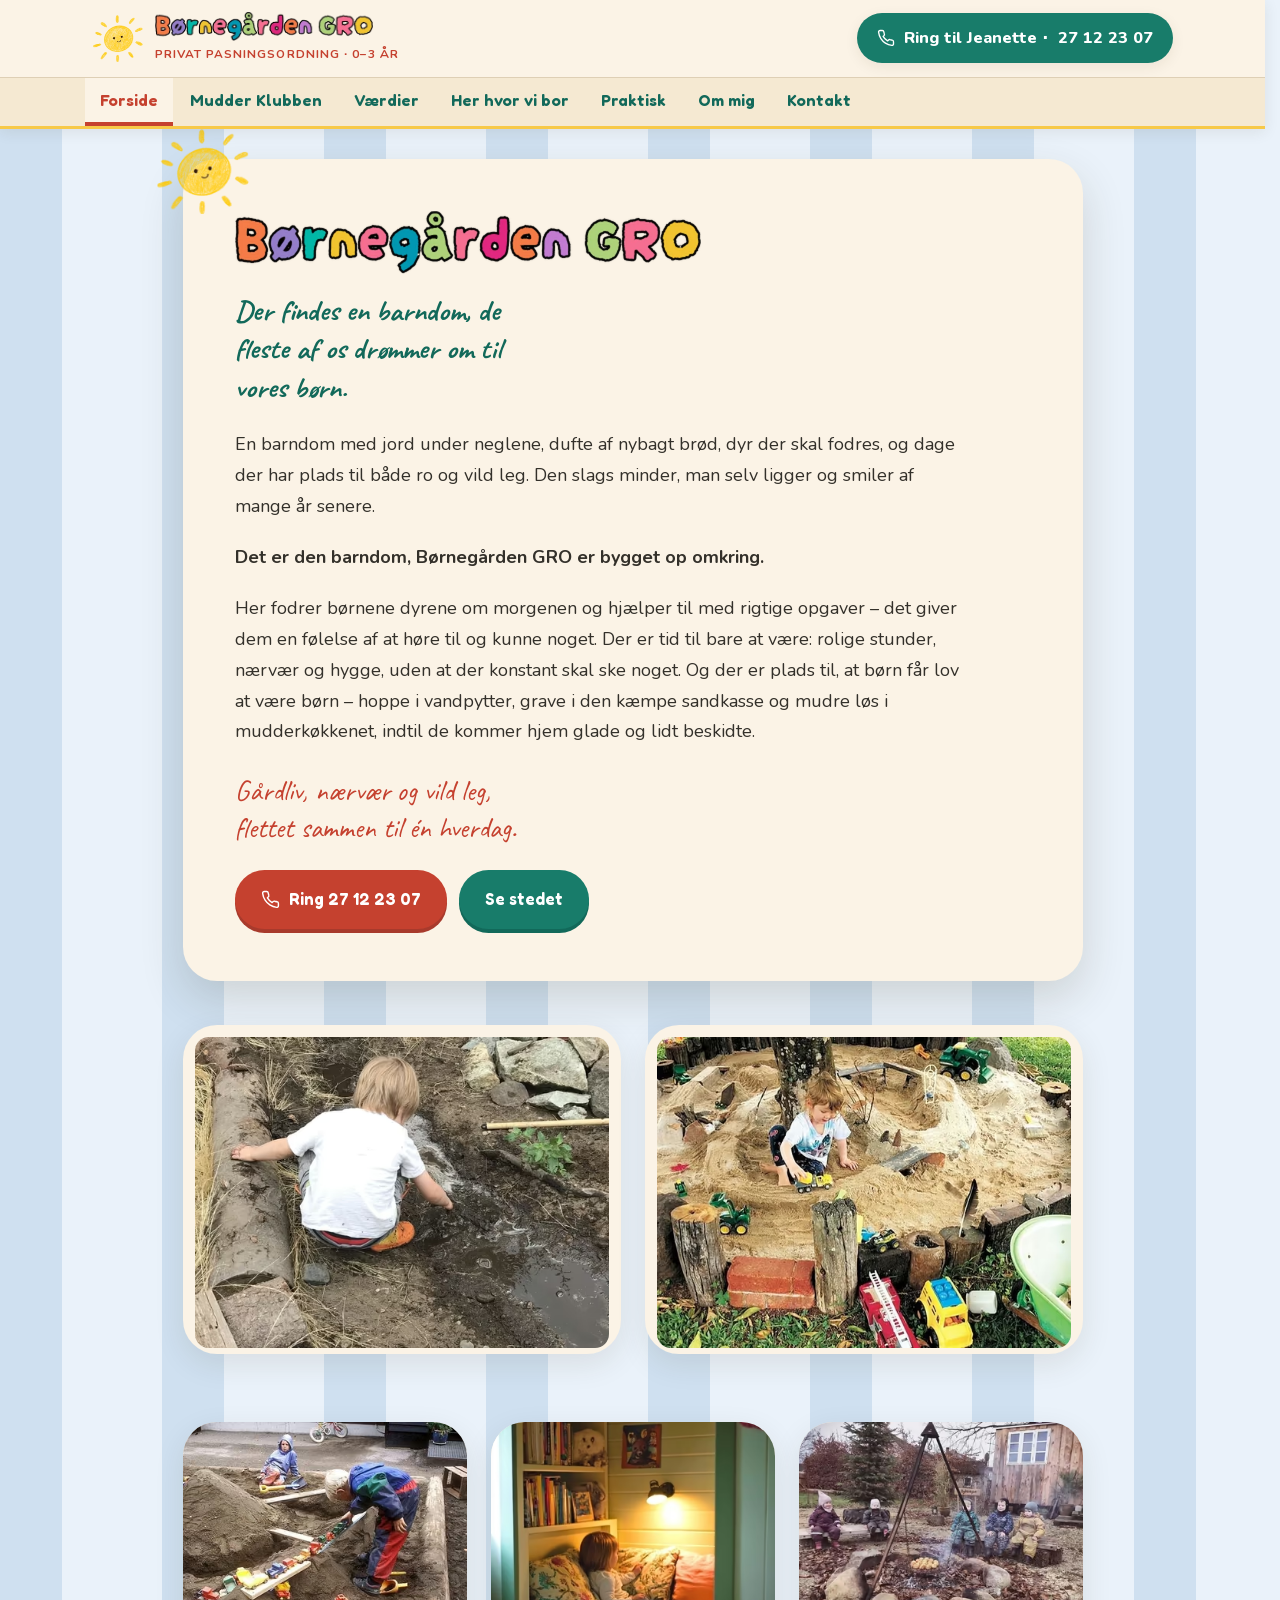
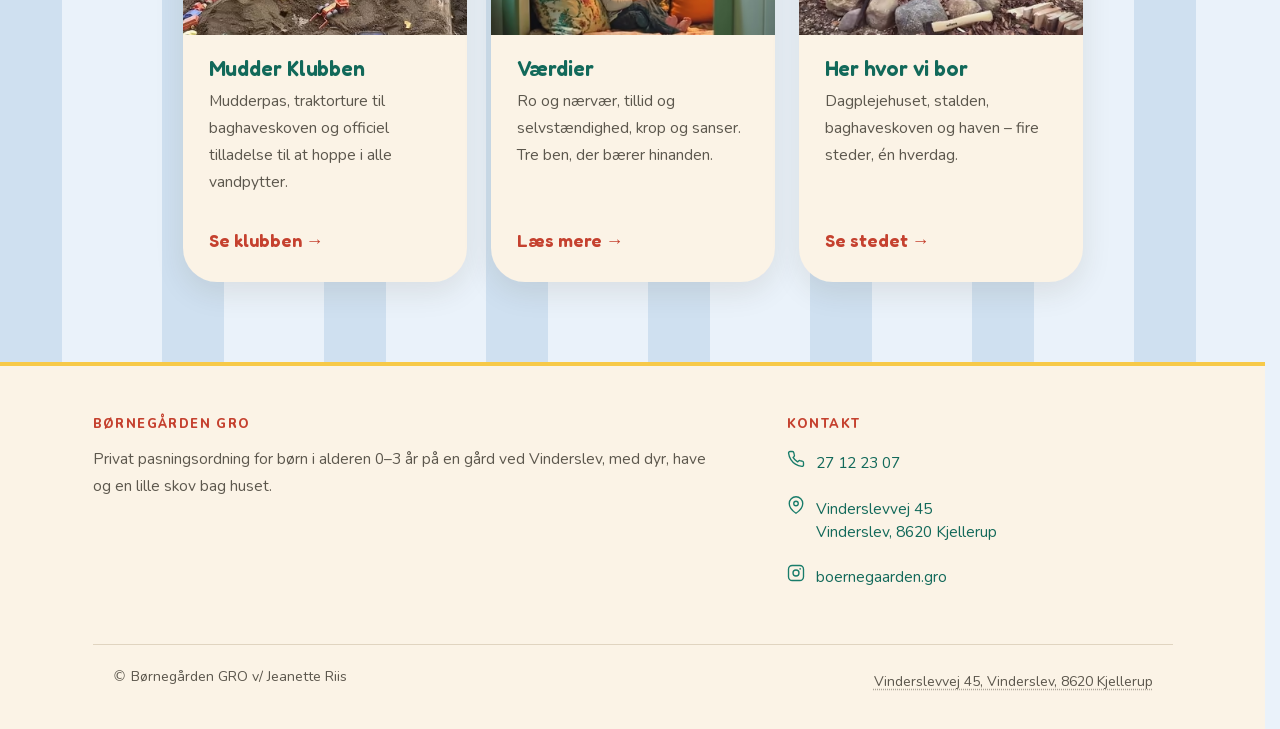
==== commit f238c364: "17 aug" ====
--- a/index.html
+++ b/index.html
@@ -13,8 +13,8 @@
 <link rel="canonical" href="https://www.boernegaardengro.dk/">
 <meta property="og:url" content="https://www.boernegaardengro.dk/">
 <meta property="og:image" content="https://www.boernegaardengro.dk/billeder/forside-vandloeb.jpg">
-<meta property="og:image:width" content="400">
-<meta property="og:image:height" content="400">
+<meta property="og:image:width" content="876">
+<meta property="og:image:height" content="657">
 <meta property="og:image:alt" content="Barn der graver ved vandløbet i haven hos Børnegården GRO">
 <meta name="twitter:card" content="summary_large_image">
 <meta name="robots" content="index, follow, max-image-preview:large, max-snippet:-1">
@@ -24,7 +24,7 @@
      åbnes først, og der sendes ingen besøgsdata til Google. De tre filer er
      variable og beskåret til danske tegn: 75 KB i alt mod ca. 207 KB før. -->
 <link rel="preload" href="assets/skrifter/nunito.woff2" as="font" type="font/woff2" crossorigin>
-<link rel="preload" href="assets/skrifter/baloo2.woff2" as="font" type="font/woff2" crossorigin>
+<link rel="preload" href="assets/skrifter/fredoka.woff2" as="font" type="font/woff2" crossorigin>
 <link rel="stylesheet" href="assets/style.min.css">
 <!-- Peger man på en fane, henter og optegner browseren siden på forhånd.
      Klikket bliver derefter øjeblikkeligt. "moderate" betyder: først når
@@ -32,40 +32,35 @@
 <script type="speculationrules">
 {"prerender":[{"where":{"or":[{"href_matches":"index.html"},{"href_matches":"mudderklubben.html"},{"href_matches":"vaerdier.html"},{"href_matches":"her-hvor-vi-bor.html"},{"href_matches":"praktisk.html"},{"href_matches":"om-mig.html"},{"href_matches":"kontakt.html"}]},"eagerness":"moderate"}]}
 </script>
-<link rel="preload" as="image" type="image/avif" imagesrcset="billeder/forside-vandloeb-1x.avif 200w, billeder/forside-vandloeb.avif 400w" imagesizes="(max-width: 900px) 45vw, 190px" fetchpriority="high">
-<link rel="icon" href="favicon.ico" sizes="16x16 32x32 48x48">
-<link rel="icon" href="favicon.svg" type="image/svg+xml">
+<link rel="preload" as="image" type="image/webp" href="billeder/logo-gro.webp" fetchpriority="high">
+<!-- Fanebladets ikon er Jeanettes tegnede sol, se billeder/faviconer.py.
+     Fire PNG'er, én pr. størrelse browseren beder om. Hver er tegnet for sig
+     med den luft, der passer til dén størrelse, i stedet for at blive
+     skaleret ned fra én stor fil – ved 16 px er der ikke pixels at spilde.
+     Google vil have et kvadratisk favicon i en størrelse deleligt med 48
+     og tager gerne den største, der er erklæret; derfor står 96 med.
+     favicon.ico er ikke erklæret her, men ligger stadig i roden: browsere
+     og bots henter /favicon.ico af gammel vane, uanset hvad der står i
+     HTML'en. Det samme gælder favicon.svg – tegningen er pixels, ikke
+     kurver, og en SVG med et billede pakket ind i sig er kun en dyrere PNG. -->
+<link rel="icon" href="favicon-16.png" type="image/png" sizes="16x16">
+<link rel="icon" href="favicon-32.png" type="image/png" sizes="32x32">
+<link rel="icon" href="favicon-48.png" type="image/png" sizes="48x48">
 <link rel="icon" href="favicon-96.png" type="image/png" sizes="96x96">
 <link rel="apple-touch-icon" href="apple-touch-icon.png">
 <link rel="manifest" href="site.webmanifest">
 <meta name="theme-color" content="#fbf3e6">
 <meta name="apple-mobile-web-app-title" content="GRO">
-<script type="application/ld+json">{"@context":"https://schema.org","@graph":[{"@type":"ChildCare","@id":"https://www.boernegaardengro.dk/#virksomhed","name":"Børnegården GRO","alternateName":"Børnegården GRO – privat pasningsordning","description":"Privat pasningsordning for børn i alderen 0-3 år på en gård ved Vinderslev nord for Silkeborg. Dyr, have, egen lille skov og en hverdag med gårdliv, nærvær og vild leg.","url":"https://www.boernegaardengro.dk/","telephone":"+4527122307","image":"https://www.boernegaardengro.dk/billeder/forside-vandloeb.jpg","logo":{"@type":"ImageObject","url":"https://www.boernegaardengro.dk/logo-512.png","width":512,"height":512},"priceRange":"3.213 kr./md. i egenbetaling","address":{"@type":"PostalAddress","streetAddress":"Vinderslevvej 45","addressLocality":"Vinderslev","postalCode":"8620","addressRegion":"Kjellerup","addressCountry":"DK"},"geo":{"@type":"GeoCoordinates","latitude":56.25713,"longitude":9.43122},"hasMap":"https://www.google.com/maps/search/?api=1&query=56.25713,9.43122","areaServed":[{"@type":"Place","name":"Vinderslev"},{"@type":"Place","name":"Kjellerup"},{"@type":"Place","name":"Silkeborg Kommune"}],"sameAs":["https://www.instagram.com/boernegaarden.gro/"],"founder":{"@id":"https://www.boernegaardengro.dk/#jeanette"},"employee":{"@id":"https://www.boernegaardengro.dk/#jeanette"},"knowsLanguage":"da","currenciesAccepted":"DKK","audience":{"@type":"PeopleAudience","suggestedMinAge":0,"suggestedMaxAge":3},"makesOffer":{"@type":"Offer","name":"Fast pasningsplads, 0–3 år","priceCurrency":"DKK","price":"3213","priceSpecification":{"@type":"UnitPriceSpecification","price":"3213","priceCurrency":"DKK","unitText":"måned","description":"Egenbetaling efter kommunalt tilskud på 8.027 kr. fra Silkeborg Kommune."},"areaServed":{"@type":"Place","name":"Silkeborg Kommune"}}},{"@type":"Person","@id":"https://www.boernegaardengro.dk/#jeanette","name":"Jeanette Riis","jobTitle":"Privat børnepasser","description":"Driver Børnegården GRO i Vinderslev og har haft privat pasningsordning siden 2015.","url":"https://www.boernegaardengro.dk/om-mig.html","image":"https://www.boernegaardengro.dk/billeder/om-mig.jpg","worksFor":{"@id":"https://www.boernegaardengro.dk/#virksomhed"},"telephone":"+4527122307"},{"@type":"WebSite","@id":"https://www.boernegaardengro.dk/#hjemmeside","name":"Børnegården GRO","url":"https://www.boernegaardengro.dk/","inLanguage":"da-DK","publisher":{"@id":"https://www.boernegaardengro.dk/#virksomhed"}},{"@type":"WebPage","@id":"https://www.boernegaardengro.dk/","url":"https://www.boernegaardengro.dk/","name":"Børnegården GRO | Pasningsordning i Vinderslev ved Kjellerup","description":"Privat pasningsordning for børn på 0-3 år i Vinderslev ved Kjellerup. Gård med dyr, egen skov og stor have. 2 ledige pladser vinter 2026/2027. Ring 27 12 23 07.","inLanguage":"da-DK","isPartOf":{"@id":"https://www.boernegaardengro.dk/#hjemmeside"},"about":{"@id":"https://www.boernegaardengro.dk/#virksomhed"},"primaryImageOfPage":{"@type":"ImageObject","url":"https://www.boernegaardengro.dk/billeder/forside-vandloeb.jpg"}}]}</script>
+<script type="application/ld+json">{"@context":"https://schema.org","@graph":[{"@type":"ChildCare","@id":"https://www.boernegaardengro.dk/#virksomhed","name":"Børnegården GRO","alternateName":"Børnegården GRO – privat pasningsordning","description":"Privat pasningsordning for børn i alderen 0-3 år på en gård ved Vinderslev nord for Silkeborg. Dyr, have, egen lille skov og en hverdag med gårdliv, nærvær og vild leg.","url":"https://www.boernegaardengro.dk/","telephone":"+4527122307","image":"https://www.boernegaardengro.dk/billeder/forside-vandloeb.jpg","logo":{"@type":"ImageObject","url":"https://www.boernegaardengro.dk/logo-512.png","width":512,"height":512},"priceRange":"3.213 kr./md. i egenbetaling","address":{"@type":"PostalAddress","streetAddress":"Vinderslevvej 45","addressLocality":"Vinderslev","postalCode":"8620","addressRegion":"Kjellerup","addressCountry":"DK"},"geo":{"@type":"GeoCoordinates","latitude":56.25713,"longitude":9.43122},"hasMap":"https://www.google.com/maps/search/?api=1&query=56.25713,9.43122","areaServed":[{"@type":"Place","name":"Vinderslev"},{"@type":"Place","name":"Kjellerup"},{"@type":"Place","name":"Silkeborg Kommune"}],"sameAs":["https://www.instagram.com/boernegaarden.gro/"],"founder":{"@id":"https://www.boernegaardengro.dk/#jeanette"},"employee":{"@id":"https://www.boernegaardengro.dk/#jeanette"},"knowsLanguage":"da","currenciesAccepted":"DKK","audience":{"@type":"PeopleAudience","suggestedMinAge":0,"suggestedMaxAge":3},"makesOffer":{"@type":"Offer","name":"Fast pasningsplads, 0–3 år","priceCurrency":"DKK","price":"3213","priceSpecification":{"@type":"UnitPriceSpecification","price":"3213","priceCurrency":"DKK","unitText":"måned","description":"Egenbetaling efter kommunalt tilskud på 8.027 kr. fra Silkeborg Kommune."},"areaServed":{"@type":"Place","name":"Silkeborg Kommune"}}},{"@type":"Person","@id":"https://www.boernegaardengro.dk/#jeanette","name":"Jeanette Riis","jobTitle":"Privat børnepasser","description":"Driver Børnegården GRO i Vinderslev og har haft privat pasningsordning siden 2015.","url":"https://www.boernegaardengro.dk/om-mig.html","image":"https://www.boernegaardengro.dk/billeder/jeanette.jpg","worksFor":{"@id":"https://www.boernegaardengro.dk/#virksomhed"},"telephone":"+4527122307"},{"@type":"WebSite","@id":"https://www.boernegaardengro.dk/#hjemmeside","name":"Børnegården GRO","url":"https://www.boernegaardengro.dk/","inLanguage":"da-DK","publisher":{"@id":"https://www.boernegaardengro.dk/#virksomhed"}},{"@type":"WebPage","@id":"https://www.boernegaardengro.dk/","url":"https://www.boernegaardengro.dk/","name":"Børnegården GRO | Pasningsordning i Vinderslev ved Kjellerup","description":"Privat pasningsordning for børn på 0-3 år i Vinderslev ved Kjellerup. Gård med dyr, egen skov og stor have. 2 ledige pladser vinter 2026/2027. Ring 27 12 23 07.","inLanguage":"da-DK","isPartOf":{"@id":"https://www.boernegaardengro.dk/#hjemmeside"},"about":{"@id":"https://www.boernegaardengro.dk/#virksomhed"},"primaryImageOfPage":{"@type":"ImageObject","url":"https://www.boernegaardengro.dk/billeder/forside-vandloeb.jpg"}}]}</script>
 </head>
 <body>
 <a class="spring-til" href="#indhold">Spring til indhold</a>
 <header class="top">
   <div class="top-inder">
     <a class="logo" href="index.html">
-      <svg class="sol" width="50" height="50" viewBox="0 0 120 120" role="img" aria-label="Tegnet sol">
-  <g fill="none" stroke="#e0a825" stroke-width="7" stroke-linecap="round">
-    <path d="M60 5 C61 12 60.5 16 60 20"/>
-    <path d="M60 100 C60.5 105 60 110 60 116"/>
-    <path d="M5 60 C12 59.5 16 60 20 60"/>
-    <path d="M100 60 C106 60 111 59.5 116 60"/>
-    <path d="M21 21 C25 26 28 28 31 31"/>
-    <path d="M89 89 C92 92 95 95 99 99"/>
-    <path d="M99 21 C95 25 92 28 89 31"/>
-    <path d="M31 89 C28 92 25 95 21 99"/>
-  </g>
-  <path d="M60 22 C81 22 98 39 98 60 C98 81 81 98 60 98 C39 98 22 81 22 60 C22 39 39 22 60 22 Z"
-        fill="#f7c948" stroke="#e0a825" stroke-width="5" stroke-linejoin="round"/>
-  <ellipse cx="48" cy="54" rx="4" ry="5" fill="#33302a"/>
-  <ellipse cx="72" cy="54" rx="4" ry="5" fill="#33302a"/>
-  <path d="M47 70 Q60 80 73 70" fill="none" stroke="#33302a" stroke-width="4" stroke-linecap="round"/>
-</svg>
+      <picture class="sol"><source type="image/webp" srcset="billeder/sol.webp"><img src="billeder/sol.png" alt="" aria-hidden="true" width="200" height="186" loading="lazy" decoding="async"></picture>
       <span>
-        <span class="logo-navn">Børnegården GRO</span>
+        <picture class="logo-navn"><source type="image/webp" srcset="billeder/logo-gro-lille.webp"><img src="billeder/logo-gro-lille.png" alt="Børnegården GRO" width="466" height="63" fetchpriority="high" decoding="async"></picture>
         <span class="logo-under">Privat pasningsordning &middot; 0&ndash;3 år</span>
       </span>
     </a>
@@ -87,57 +82,24 @@
 
 <section class="hero">
   <div class="wrap">
-    <div class="hero-grid">
-      <div class="hero-kort">
-        <svg class="sol-hjoerne" width="92" height="92" viewBox="0 0 120 120" role="img" aria-label="Tegnet sol">
-  <g fill="none" stroke="#e0a825" stroke-width="7" stroke-linecap="round">
-    <path d="M60 5 C61 12 60.5 16 60 20"/>
-    <path d="M60 100 C60.5 105 60 110 60 116"/>
-    <path d="M5 60 C12 59.5 16 60 20 60"/>
-    <path d="M100 60 C106 60 111 59.5 116 60"/>
-    <path d="M21 21 C25 26 28 28 31 31"/>
-    <path d="M89 89 C92 92 95 95 99 99"/>
-    <path d="M99 21 C95 25 92 28 89 31"/>
-    <path d="M31 89 C28 92 25 95 21 99"/>
-  </g>
-  <path d="M60 22 C81 22 98 39 98 60 C98 81 81 98 60 98 C39 98 22 81 22 60 C22 39 39 22 60 22 Z"
-        fill="#f7c948" stroke="#e0a825" stroke-width="5" stroke-linejoin="round"/>
-  <ellipse cx="48" cy="54" rx="4" ry="5" fill="#33302a"/>
-  <ellipse cx="72" cy="54" rx="4" ry="5" fill="#33302a"/>
-  <path d="M47 70 Q60 80 73 70" fill="none" stroke="#33302a" stroke-width="4" stroke-linecap="round"/>
-</svg>
-        <h1>Børnegården GRO</h1>
-        <p class="under">Gårdliv, nærvær og vild leg,<br>flettet sammen til én hverdag.</p>
-        <p>Der findes en barndom, de fleste af os drømmer om til vores børn.</p>
-        <p>En barndom med jord under neglene, dufte af nybagt brød, dyr der skal fodres,
-           og dage der har plads til både ro og vild leg. Den slags minder, man selv
-           ligger og smiler af mange år senere.</p>
-        <p><strong>Det er den barndom, Børnegården GRO er bygget op omkring.</strong></p>
-        <div class="knapper">
-          <a class="knap knap-sekundaer" href="her-hvor-vi-bor.html">Se stedet</a>
-          <a class="knap knap-blank" href="#pladser">Ledige pladser</a>
-        </div>
-      </div>
-      <div class="klynge">
-        <div class="polaroid polaroid-1 polaroid-logo"><svg class="sol-logo-hero" width="150" height="150" viewBox="0 0 120 120" role="img" aria-label="Tegnet sol">
-  <g fill="none" stroke="#e0a825" stroke-width="7" stroke-linecap="round">
-    <path d="M60 5 C61 12 60.5 16 60 20"/>
-    <path d="M60 100 C60.5 105 60 110 60 116"/>
-    <path d="M5 60 C12 59.5 16 60 20 60"/>
-    <path d="M100 60 C106 60 111 59.5 116 60"/>
-    <path d="M21 21 C25 26 28 28 31 31"/>
-    <path d="M89 89 C92 92 95 95 99 99"/>
-    <path d="M99 21 C95 25 92 28 89 31"/>
-    <path d="M31 89 C28 92 25 95 21 99"/>
-  </g>
-  <path d="M60 22 C81 22 98 39 98 60 C98 81 81 98 60 98 C39 98 22 81 22 60 C22 39 39 22 60 22 Z"
-        fill="#f7c948" stroke="#e0a825" stroke-width="5" stroke-linejoin="round"/>
-  <ellipse cx="48" cy="54" rx="4" ry="5" fill="#33302a"/>
-  <ellipse cx="72" cy="54" rx="4" ry="5" fill="#33302a"/>
-  <path d="M47 70 Q60 80 73 70" fill="none" stroke="#33302a" stroke-width="4" stroke-linecap="round"/>
-</svg></div>
-        <div class="polaroid polaroid-2"><picture><source type="image/avif" sizes="(max-width: 900px) 45vw, 190px" srcset="billeder/forside-vandloeb-1x.avif 200w, billeder/forside-vandloeb.avif 400w"><source type="image/webp" sizes="(max-width: 900px) 45vw, 190px" srcset="billeder/forside-vandloeb-1x.webp 200w, billeder/forside-vandloeb.webp 400w"><img src="billeder/forside-vandloeb.jpg" sizes="(max-width: 900px) 45vw, 190px" srcset="billeder/forside-vandloeb-1x.jpg 200w, billeder/forside-vandloeb.jpg 400w" alt="Barn der graver ved vandløbet i haven" width="400" height="400" fetchpriority="high" decoding="async"></picture></div>
-        <div class="polaroid polaroid-3"><picture><source type="image/avif" sizes="(max-width: 900px) 45vw, 190px" srcset="billeder/forside-sandkasse-1x.avif 200w, billeder/forside-sandkasse.avif 400w"><source type="image/webp" sizes="(max-width: 900px) 45vw, 190px" srcset="billeder/forside-sandkasse-1x.webp 200w, billeder/forside-sandkasse.webp 400w"><img src="billeder/forside-sandkasse.jpg" sizes="(max-width: 900px) 45vw, 190px" srcset="billeder/forside-sandkasse-1x.jpg 200w, billeder/forside-sandkasse.jpg 400w" alt="Barn der leger i den kæmpe sandkasse omkring træet" width="400" height="400" loading="lazy" decoding="async"></picture></div>
+    <div class="hero-kort hero-bred">
+      <picture class="sol-hjoerne"><source type="image/webp" srcset="billeder/sol.webp"><img src="billeder/sol.png" alt="" aria-hidden="true" width="200" height="186" loading="lazy" decoding="async"></picture>
+      <h1><picture class="logo-tegning"><source type="image/webp" srcset="billeder/logo-gro.webp"><img src="billeder/logo-gro.png" alt="Børnegården GRO" width="932" height="126" fetchpriority="high" decoding="async"></picture></h1>
+      <p class="forord">Der findes en barndom, de fleste af os drømmer om til vores børn.</p>
+      <p>En barndom med jord under neglene, dufte af nybagt brød, dyr der skal fodres,
+         og dage der har plads til både ro og vild leg. Den slags minder, man selv
+         ligger og smiler af mange år senere.</p>
+      <p><strong>Det er den barndom, Børnegården GRO er bygget op omkring.</strong></p>
+      <p>Her fodrer børnene dyrene om morgenen og hjælper til med rigtige opgaver
+         &ndash; det giver dem en følelse af at høre til og kunne noget. Der er tid til
+         bare at være: rolige stunder, nærvær og hygge, uden at der konstant skal ske
+         noget. Og der er plads til, at børn får lov at være børn &ndash; hoppe i
+         vandpytter, grave i den kæmpe sandkasse og mudre løs i mudderkøkkenet, indtil
+         de kommer hjem glade og lidt beskidte.</p>
+      <p class="under">Gårdliv, nærvær og vild leg,<br>flettet sammen til én hverdag.</p>
+      <div class="knapper">
+        <a class="knap knap-primaer" href="tel:+4527122307"><svg viewBox="0 0 24 24" fill="none" stroke="currentColor" stroke-width="1.8" stroke-linecap="round" stroke-linejoin="round" aria-hidden="true"><path d="M22 16.9v3a2 2 0 0 1-2.2 2 19.8 19.8 0 0 1-8.6-3.1 19.5 19.5 0 0 1-6-6A19.8 19.8 0 0 1 2.1 4.2 2 2 0 0 1 4.1 2h3a2 2 0 0 1 2 1.7c.1 1 .4 1.9.7 2.8a2 2 0 0 1-.4 2.1L8.1 9.9a16 16 0 0 0 6 6l1.3-1.3a2 2 0 0 1 2.1-.4c.9.3 1.8.6 2.8.7a2 2 0 0 1 1.7 2z"/></svg> Ring 27 12 23 07</a>
+        <a class="knap knap-sekundaer" href="her-hvor-vi-bor.html">Se stedet</a>
       </div>
     </div>
   </div>
@@ -145,68 +107,36 @@
 
 <section>
   <div class="wrap">
-    <div class="kort smal">
-      <p class="stor-tekst">Her fodrer børnene dyrene om morgenen og hjælper til med rigtige opgaver &ndash;
-      det giver dem en følelse af at høre til og kunne noget. Der er tid til bare at være:
-      rolige stunder, nærvær og hygge, uden at der konstant skal ske noget.</p>
-      <p class="stor-tekst">Og der er plads til, at børn får lov at være børn &ndash; hoppe i vandpytter,
-      grave i den kæmpe sandkasse og mudre løs i mudderkøkkenet, indtil de kommer hjem
-      glade og lidt beskidte.</p>
-      <p>Pasningen foregår i et dedikeret dagplejehus, indrettet fra bunden til de 0&ndash;3-årige
-      &ndash; med plads til at kravle og boltre sig, og plads til at trække sig tilbage til en rolig
-      stund, når der er brug for det. Herfra er der kun få skridt til stalden, hvor dyrene bor,
-      til den kæmpe have med sandkasse og mudderkøkken, og til vores egen lille skov for enden
-      af haven. <a href="her-hvor-vi-bor.html">Se hele stedet &rarr;</a></p>
-      <p>Det hele hviler på tre ting: ro og nærvær, tillid og selvstændighed, og plads til krop,
-      sanser og det vilde. Ikke som regler på en væg, men som den måde, hverdagen rent faktisk
-      former sig på &ndash; i store og små øjeblikke, hver eneste dag.
-      <a href="vaerdier.html">Læs mere om værdierne &rarr;</a></p>
-      <p>Jeanette Riis har drevet Børnegården GRO i Vinderslev og passet børn i det daglige siden
-      2015. <a href="om-mig.html">Læs mere om Jeanette &rarr;</a></p>
-    </div>
-  </div>
-</section>
-
-<section id="pladser">
-  <div class="wrap">
-    <div class="pladser">
-      <h2>Der er ledige pladser</h2>
-      <p class="daempet">Ring eller skriv, hvis I vil høre nærmere eller komme forbi og se stedet.</p>
-      <ul class="pladser-liste">
-        <li><span class="pladser-tal">2</span><span class="pladser-hvornaar">pladser</span>Vinter 2026/2027</li>
-        <li><span class="pladser-tal">1</span><span class="pladser-hvornaar">plads</span>Forår 2027</li>
-      </ul>
-      <div class="knapper midt">
-        <a class="knap knap-primaer" href="tel:+4527122307"><svg viewBox="0 0 24 24" fill="none" stroke="currentColor" stroke-width="1.8" stroke-linecap="round" stroke-linejoin="round" aria-hidden="true"><path d="M22 16.9v3a2 2 0 0 1-2.2 2 19.8 19.8 0 0 1-8.6-3.1 19.5 19.5 0 0 1-6-6A19.8 19.8 0 0 1 2.1 4.2 2 2 0 0 1 4.1 2h3a2 2 0 0 1 2 1.7c.1 1 .4 1.9.7 2.8a2 2 0 0 1-.4 2.1L8.1 9.9a16 16 0 0 0 6 6l1.3-1.3a2 2 0 0 1 2.1-.4c.9.3 1.8.6 2.8.7a2 2 0 0 1 1.7 2z"/></svg> Ring 27 12 23 07</a>
-        <a class="knap knap-sekundaer" href="kontakt.html"><svg viewBox="0 0 24 24" fill="none" stroke="currentColor" stroke-width="1.8" stroke-linecap="round" stroke-linejoin="round" aria-hidden="true"><rect x="2" y="4" width="20" height="16" rx="2.5"/><path d="m3 6.5 9 6.5 9-6.5"/></svg> Skriv til Jeanette</a>
-      </div>
+    <div class="galleri to forside-spalte">
+      <figure><picture><source type="image/avif" sizes="(max-width: 620px) 88vw, (max-width: 940px) 46vw, 438px" srcset="billeder/forside-vandloeb-1x.avif 540w, billeder/forside-vandloeb.avif 876w"><source type="image/webp" sizes="(max-width: 620px) 88vw, (max-width: 940px) 46vw, 438px" srcset="billeder/forside-vandloeb-1x.webp 540w, billeder/forside-vandloeb.webp 876w"><img src="billeder/forside-vandloeb.jpg" sizes="(max-width: 620px) 88vw, (max-width: 940px) 46vw, 438px" srcset="billeder/forside-vandloeb-1x.jpg 540w, billeder/forside-vandloeb.jpg 876w" alt="Barn der graver ved vandløbet i haven" width="876" height="657" loading="lazy" decoding="async"></picture></figure>
+      <figure><picture><source type="image/avif" sizes="(max-width: 620px) 88vw, (max-width: 940px) 46vw, 438px" srcset="billeder/forside-sandkasse-1x.avif 540w, billeder/forside-sandkasse.avif 800w"><source type="image/webp" sizes="(max-width: 620px) 88vw, (max-width: 940px) 46vw, 438px" srcset="billeder/forside-sandkasse-1x.webp 540w, billeder/forside-sandkasse.webp 800w"><img src="billeder/forside-sandkasse.jpg" sizes="(max-width: 620px) 88vw, (max-width: 940px) 46vw, 438px" srcset="billeder/forside-sandkasse-1x.jpg 540w, billeder/forside-sandkasse.jpg 800w" alt="Barn der leger i den kæmpe sandkasse omkring træet" width="800" height="600" loading="lazy" decoding="async"></picture></figure>
     </div>
   </div>
 </section>
 
 <section>
   <div class="wrap">
-    <div class="genveje">
+    <div class="genveje forside-spalte">
       <a class="genvej" href="mudderklubben.html">
-        <picture><source type="image/avif" sizes="(max-width: 900px) 92vw, 350px" srcset="billeder/kort-mudderklub-1x.avif 360w, billeder/kort-mudderklub.avif 720w"><source type="image/webp" sizes="(max-width: 900px) 92vw, 350px" srcset="billeder/kort-mudderklub-1x.webp 360w, billeder/kort-mudderklub.webp 720w"><img src="billeder/kort-mudderklub.jpg" sizes="(max-width: 900px) 92vw, 350px" srcset="billeder/kort-mudderklub-1x.jpg 360w, billeder/kort-mudderklub.jpg 720w" alt="Børn der graver og bygger i sandet" width="720" height="540" loading="lazy" decoding="async"></picture>
+        <picture><source type="image/avif" sizes="(max-width: 620px) 88vw, (max-width: 900px) 34vw, 284px" srcset="billeder/kort-mudderklub-1x.avif 360w, billeder/kort-mudderklub.avif 632w"><source type="image/webp" sizes="(max-width: 620px) 88vw, (max-width: 900px) 34vw, 284px" srcset="billeder/kort-mudderklub-1x.webp 360w, billeder/kort-mudderklub.webp 632w"><img src="billeder/kort-mudderklub.jpg" sizes="(max-width: 620px) 88vw, (max-width: 900px) 34vw, 284px" srcset="billeder/kort-mudderklub-1x.jpg 360w, billeder/kort-mudderklub.jpg 632w" alt="Børn der graver og bygger i sandet" width="632" height="474" loading="lazy" decoding="async"></picture>
         <div class="genvej-tekst">
-          <h3>Mudder Klubben</h3>
+          <h2>Mudder Klubben</h2>
           <p>Mudderpas, traktorture til baghaveskoven og officiel tilladelse til at hoppe i alle vandpytter.</p>
           <span class="pil">Se klubben &rarr;</span>
         </div>
       </a>
       <a class="genvej" href="vaerdier.html">
-        <picture><source type="image/avif" sizes="(max-width: 900px) 92vw, 350px" srcset="billeder/kort-vaerdier-1x.avif 360w, billeder/kort-vaerdier.avif 720w"><source type="image/webp" sizes="(max-width: 900px) 92vw, 350px" srcset="billeder/kort-vaerdier-1x.webp 360w, billeder/kort-vaerdier.webp 720w"><img src="billeder/kort-vaerdier.jpg" sizes="(max-width: 900px) 92vw, 350px" srcset="billeder/kort-vaerdier-1x.jpg 360w, billeder/kort-vaerdier.jpg 720w" alt="Barn der hviler i den grønne hyggekrog" width="720" height="540" loading="lazy" decoding="async"></picture>
+        <picture><source type="image/avif" sizes="(max-width: 620px) 88vw, (max-width: 900px) 34vw, 284px" srcset="billeder/kort-vaerdier-1x.avif 360w, billeder/kort-vaerdier.avif 720w"><source type="image/webp" sizes="(max-width: 620px) 88vw, (max-width: 900px) 34vw, 284px" srcset="billeder/kort-vaerdier-1x.webp 360w, billeder/kort-vaerdier.webp 720w"><img src="billeder/kort-vaerdier.jpg" sizes="(max-width: 620px) 88vw, (max-width: 900px) 34vw, 284px" srcset="billeder/kort-vaerdier-1x.jpg 360w, billeder/kort-vaerdier.jpg 720w" alt="Barn der hviler i den grønne hyggekrog" width="720" height="540" loading="lazy" decoding="async"></picture>
         <div class="genvej-tekst">
-          <h3>Værdier</h3>
+          <h2>Værdier</h2>
           <p>Ro og nærvær, tillid og selvstændighed, krop og sanser. Tre ben, der bærer hinanden.</p>
           <span class="pil">Læs mere &rarr;</span>
         </div>
       </a>
       <a class="genvej" href="her-hvor-vi-bor.html">
-        <picture><source type="image/avif" sizes="(max-width: 900px) 92vw, 350px" srcset="billeder/kort-sted-1x.avif 360w, billeder/kort-sted.avif 720w"><source type="image/webp" sizes="(max-width: 900px) 92vw, 350px" srcset="billeder/kort-sted-1x.webp 360w, billeder/kort-sted.webp 720w"><img src="billeder/kort-sted.jpg" sizes="(max-width: 900px) 92vw, 350px" srcset="billeder/kort-sted-1x.jpg 360w, billeder/kort-sted.jpg 720w" alt="Børn samlet omkring bålpladsen i haven" width="720" height="540" loading="lazy" decoding="async"></picture>
+        <picture><source type="image/avif" sizes="(max-width: 620px) 88vw, (max-width: 900px) 34vw, 284px" srcset="billeder/kort-sted-1x.avif 360w, billeder/kort-sted.avif 720w"><source type="image/webp" sizes="(max-width: 620px) 88vw, (max-width: 900px) 34vw, 284px" srcset="billeder/kort-sted-1x.webp 360w, billeder/kort-sted.webp 720w"><img src="billeder/kort-sted.jpg" sizes="(max-width: 620px) 88vw, (max-width: 900px) 34vw, 284px" srcset="billeder/kort-sted-1x.jpg 360w, billeder/kort-sted.jpg 720w" alt="Børn samlet omkring bålpladsen i haven" width="720" height="540" loading="lazy" decoding="async"></picture>
         <div class="genvej-tekst">
-          <h3>Her hvor vi bor</h3>
+          <h2>Her hvor vi bor</h2>
           <p>Dagplejehuset, stalden, baghaveskoven og haven &ndash; fire steder, én hverdag.</p>
           <span class="pil">Se stedet &rarr;</span>
         </div>
@@ -220,12 +150,12 @@
   <div class="wrap">
     <div class="footer-grid">
       <div>
-        <h4>Børnegården GRO</h4>
+        <h2>Børnegården GRO</h2>
         <p class="daempet">Privat pasningsordning for børn i alderen 0&ndash;3 år
         på en gård ved Vinderslev, med dyr, have og en lille skov bag huset.</p>
       </div>
       <div>
-        <h4>Kontakt</h4>
+        <h2>Kontakt</h2>
         <ul class="footer-kontakt">
           <li><svg viewBox="0 0 24 24" fill="none" stroke="currentColor" stroke-width="1.8" stroke-linecap="round" stroke-linejoin="round" aria-hidden="true"><path d="M22 16.9v3a2 2 0 0 1-2.2 2 19.8 19.8 0 0 1-8.6-3.1 19.5 19.5 0 0 1-6-6A19.8 19.8 0 0 1 2.1 4.2 2 2 0 0 1 4.1 2h3a2 2 0 0 1 2 1.7c.1 1 .4 1.9.7 2.8a2 2 0 0 1-.4 2.1L8.1 9.9a16 16 0 0 0 6 6l1.3-1.3a2 2 0 0 1 2.1-.4c.9.3 1.8.6 2.8.7a2 2 0 0 1 1.7 2z"/></svg><a href="tel:+4527122307">27 12 23 07</a></li>
           <li><svg viewBox="0 0 24 24" fill="none" stroke="currentColor" stroke-width="1.8" stroke-linecap="round" stroke-linejoin="round" aria-hidden="true"><path d="M21 10c0 7-9 13-9 13s-9-6-9-13a9 9 0 0 1 18 0z"/><circle cx="12" cy="10" r="3"/></svg><a href="https://www.google.com/maps/search/?api=1&amp;query=Vinderslevvej+45,+8620+Kjellerup" target="_blank" rel="noopener" title="Åbn adressen i Google Maps">Vinderslevvej 45<br>Vinderslev, 8620 Kjellerup</a></li>
--- a/assets/style.min.css
+++ b/assets/style.min.css
@@ -1,2 +1,2 @@
 /* Genereret af byg.py – ret assets/style.css i stedet */
-:root{--stribe:#cfe0f0;--stribe-lys:#eaf2fa;--creme:#fbf3e6;--creme-dyb:#f5e9d2;--sol:#f7c948;--sol-kant:#e0a825;--sol-vask:#fdf1d6;--teal:#1c8f7a;--teal-dyb:#12695a;--teal-vask:#e4f1ed;--roed:#d1503f;--roed-dyb:#a83a2c;--blaek:#33302a;--blaek-blod:#5c574d;--kant:#e6dcc7;--r-lille:14px;--r:22px;--r-stor:34px;--skygge:0 10px 30px rgba(58,48,22,.10);--skygge-lav:0 4px 14px rgba(58,48,22,.08);--skygge-hoej:0 18px 44px rgba(58,48,22,.16)}@view-transition{navigation:auto}::view-transition-group(root){animation-duration:.3s}::view-transition-old(root){animation:.14s linear both toner-vaek}::view-transition-new(root){animation:.24s cubic-bezier(.2,.8,.3,1) .06s both toner-frem}@keyframes toner-vaek{to{opacity:0}}@keyframes toner-frem{from{opacity:0;transform:translateY(8px)}to{opacity:1;transform:none}}header.top{view-transition-name:sidehoved}footer{view-transition-name:sidefod}::view-transition-group(sidehoved),::view-transition-group(sidefod){animation-duration:.2s}.logo .sol{view-transition-name:logo-sol}nav.faner a[aria-current="page"]::after{content:"";position:absolute;left:0;right:0;bottom:-4px;height:4px;background:var(--roed);view-transition-name:fane-streg}nav.faner a{position:relative}nav.faner a[aria-current="page"]{border-bottom-color:transparent}::view-transition-group(fane-streg){animation-duration:.3s;animation-timing-function:cubic-bezier(.3,.9,.3,1)}@supports not (view-transition-name:none){main{animation:.24s cubic-bezier(.2,.8,.3,1) both toner-frem}}main.side-gaar-ud{animation:.14s linear both toner-vaek}main.side-kommer-ind{animation:.24s cubic-bezier(.2,.8,.3,1) both toner-frem}@font-face{font-family:"Nunito";src:url("skrifter/nunito.woff2") format("woff2-variations"),url("skrifter/nunito.woff2") format("woff2");font-weight:200 1000;font-style:normal;font-display:swap}@font-face{font-family:"Baloo 2";src:url("skrifter/baloo2.woff2") format("woff2-variations"),url("skrifter/baloo2.woff2") format("woff2");font-weight:400 800;font-style:normal;font-display:swap}@font-face{font-family:"Caveat";src:url("skrifter/caveat.woff2") format("woff2-variations"),url("skrifter/caveat.woff2") format("woff2");font-weight:400 700;font-style:normal;font-display:swap}@font-face{font-family:"Nunito-reserve";src:local("Helvetica Neue"),local("Segoe UI"),local("Arial");size-adjust:99%;ascent-override:101%;descent-override:35%;line-gap-override:0%}@font-face{font-family:"Baloo-reserve";src:local("Avenir Next"),local("Segoe UI"),local("Arial");size-adjust:106%;ascent-override:96%;descent-override:32%;line-gap-override:0%}@font-face{font-family:"Caveat-reserve";src:local("Bradley Hand"),local("Segoe Script"),local("Comic Sans MS"),local("Arial");size-adjust:82%;ascent-override:117%;descent-override:37%;line-gap-override:0%}*{box-sizing:border-box}html{scroll-behavior:smooth;-webkit-text-size-adjust:100%;scroll-padding-top:140px;scrollbar-gutter:stable;background:var(--stribe-lys)}body{margin:0;overflow-x:hidden;font-family:"Nunito","Nunito-reserve",system-ui,-apple-system,sans-serif;font-size:18px;line-height:1.72;color:var(--blaek);background:repeating-linear-gradient( 90deg,var(--stribe) 0px,var(--stribe) 62px,var(--stribe-lys) 62px,var(--stribe-lys) 162px );-webkit-font-smoothing:antialiased}img{max-width:100%;height:auto;display:block}a{color:var(--teal-dyb)}h1,h2,h3,h4{font-family:"Baloo 2","Baloo-reserve","Nunito",system-ui,sans-serif;color:var(--teal-dyb);line-height:1.15;margin:0 0 .5em;font-weight:700;letter-spacing:-.005em}h1{font-size:clamp(2.1rem,6vw,3.5rem)}h2{font-size:clamp(1.6rem,3.6vw,2.35rem)}h3{font-size:clamp(1.2rem,2.3vw,1.5rem)}h4{font-size:1.08rem}p{margin:0 0 1.1em}p:last-child{margin-bottom:0}.wrap{max-width:1120px;margin:0 auto;padding:0 20px}.prose{max-width:65ch}.prose.midt{margin-inline:auto}.stor-tekst{font-size:1.12rem}.daempet{color:var(--blaek-blod)}.haand{font-family:"Caveat","Caveat-reserve",cursive;font-size:1.35em;line-height:1.35}.skjul{position:absolute;width:1px;height:1px;overflow:hidden;clip:rect(0 0 0 0);white-space:nowrap}.spring-til{position:absolute;left:-9999px;background:var(--teal-dyb);color:#fff;padding:10px 16px;border-radius:0 0 10px 0;z-index:100}.spring-til:focus{left:0;top:0}a:focus-visible,button:focus-visible{outline:3px solid var(--sol-kant);outline-offset:3px;border-radius:4px}.top{position:sticky;top:0;z-index:50;background:var(--creme);border-bottom:3px solid var(--sol);box-shadow:0 3px 14px rgba(58,48,22,.09)}.top-inder{max-width:1120px;margin:0 auto;padding:12px 20px;display:flex;align-items:center;justify-content:space-between;gap:16px;flex-wrap:wrap}.logo{display:flex;align-items:center;gap:12px;text-decoration:none}.logo .sol{flex:0 0 auto;width:50px;height:50px}.logo-navn{font-family:"Baloo 2","Baloo-reserve",sans-serif;font-weight:700;font-size:1.5rem;line-height:1.05;color:var(--teal-dyb);display:block}.logo-under{display:block;font-family:"Nunito","Nunito-reserve",sans-serif;font-weight:700;font-size:.74rem;letter-spacing:.09em;text-transform:uppercase;color:var(--roed);margin-top:3px}.top-ring{display:inline-flex;align-items:center;gap:9px;background:var(--teal);color:#fff;text-decoration:none;font-weight:800;font-size:1.02rem;padding:11px 20px;border-radius:999px;box-shadow:var(--skygge-lav);transition:transform .12s ease,background .12s ease}@media (hover:hover){.top-ring:hover{background:var(--teal-dyb);transform:translateY(-1px)}}.top-ring svg{width:18px;height:18px}nav.faner{background:var(--creme-dyb);border-top:1px solid rgba(160,140,105,.28);position:relative}nav.faner ul{max-width:1120px;margin:0 auto;padding:0 12px;list-style:none;display:flex;flex-wrap:wrap;gap:2px}nav.faner a{display:flex;align-items:center;min-height:48px;padding:0 15px;font-family:"Baloo 2","Baloo-reserve",sans-serif;font-weight:600;font-size:1.02rem;color:var(--teal-dyb);text-decoration:none;border-bottom:4px solid transparent;transition:background .12s ease,border-color .12s ease}@media (hover:hover){nav.faner a:hover{background:rgba(255,255,255,.6)}}nav.faner a[aria-current="page"]{background:var(--creme);border-bottom-color:var(--roed);color:var(--roed)}@supports (animation-timeline:view()){@media (prefers-reduced-motion:no-preference){.kort,.blok,.pladser,.citat,.pas,.genvej,.kontaktveje li,.galleri figure{animation:toner-op linear both;animation-timeline:view();animation-range:entry 5% cover 22%}@keyframes toner-op{from{opacity:0;transform:translateY(26px) scale(.985)}to{opacity:1;transform:none}}}}.kort{background:var(--creme);border-radius:var(--r-stor);box-shadow:var(--skygge);padding:clamp(26px,5vw,58px);margin:0 0 34px}.kort.smal{max-width:800px;margin-inline:auto}.kort.fremhaevet{border-top:5px solid var(--sol)}.kort.flad{margin:0}.kort.midtstil{text-align:center}.kort.kortkort{padding:0;overflow:hidden}.nulmargen{margin:0 !important}.luft-over{margin-top:1.5em}.knapper.midt{justify-content:center}section{padding:34px 0}section:first-of-type{padding-top:30px}.hero{padding:40px 0 10px}.hero-grid{display:grid;grid-template-columns:1.05fr .95fr;gap:34px;align-items:center}.hero-kort{background:var(--creme);border-radius:var(--r-stor);box-shadow:var(--skygge-hoej);padding:clamp(28px,4.2vw,52px);position:relative}.hero-kort .sol-hjoerne{position:absolute;top:-30px;left:-26px;width:92px;height:92px}.hero-kort h1{margin-top:6px}.hero-kort .under{font-family:"Caveat","Caveat-reserve",cursive;font-size:1.75rem;line-height:1.3;color:var(--roed);margin:-4px 0 18px}.klynge{display:grid;grid-template-columns:1.15fr .85fr;grid-template-rows:1fr 1fr;gap:18px;padding:14px 10px}.polaroid{background:#fff;padding:9px 9px 11px;border-radius:8px;box-shadow:var(--skygge-hoej);align-self:stretch}.polaroid img{border-radius:4px;width:100%;height:100%;object-fit:cover}.polaroid-1{grid-column:1;grid-row:1 / 3;transform:rotate(-2.2deg)}.polaroid-2{grid-column:2;grid-row:1;transform:rotate(3deg)}.polaroid-3{grid-column:2;grid-row:2;transform:rotate(-3.5deg)}.polaroid-2 img,.polaroid-3 img{min-height:200px}.polaroid-logo{display:flex;align-items:center;justify-content:center;background:linear-gradient(160deg,var(--creme),#fbe3b8);min-height:430px}.polaroid-logo svg{width:58%;height:58%}.knapper{display:flex;flex-wrap:wrap;gap:12px;margin-top:24px}.knap{display:inline-flex;align-items:center;gap:9px;font-family:"Baloo 2","Baloo-reserve",sans-serif;font-weight:600;font-size:1.05rem;padding:13px 24px;border-radius:999px;text-decoration:none;border:2px solid transparent;cursor:pointer;transition:transform .12s ease,background .12s ease,box-shadow .12s ease}.knap{min-height:48px}@media (hover:hover){.knap:hover{transform:translateY(-2px)}}.knap svg{width:19px;height:19px}.knap-primaer{background:var(--roed);color:#fff;box-shadow:0 4px 0 var(--roed-dyb)}.knap-primaer:hover{background:var(--roed-dyb);box-shadow:0 6px 0 var(--roed-dyb)}.knap-sekundaer{background:var(--teal);color:#fff;box-shadow:0 4px 0 var(--teal-dyb)}.knap-sekundaer:hover{background:var(--teal-dyb);box-shadow:0 6px 0 var(--teal-dyb)}.knap-blank{background:transparent;color:var(--teal-dyb);border-color:var(--teal)}.knap-blank:hover{background:var(--teal-vask)}.pladser{background:var(--creme);border-radius:var(--r-stor);border-top:5px solid var(--sol);box-shadow:var(--skygge);padding:clamp(26px,4vw,46px);text-align:center}.pladser h2{margin-bottom:.35em}.pladser-liste{list-style:none;margin:22px 0 0;padding:0;display:flex;flex-wrap:wrap;gap:16px;justify-content:center}.pladser-liste li{background:#fff;border-radius:var(--r);padding:20px 30px;min-width:220px;box-shadow:var(--skygge-lav)}.pladser-tal{display:block;font-family:"Baloo 2","Baloo-reserve",sans-serif;font-weight:700;font-size:2.6rem;line-height:1;color:var(--roed)}.pladser-hvornaar{display:block;font-weight:700;margin-top:6px}.genveje{display:grid;grid-template-columns:repeat(3,1fr);gap:24px}.genvej{background:var(--creme);border-radius:var(--r-stor);box-shadow:var(--skygge);overflow:hidden;text-decoration:none;color:inherit;display:flex;flex-direction:column;transition:transform .14s ease,box-shadow .14s ease}@media (hover:hover){.genvej:hover{transform:translateY(-4px);box-shadow:var(--skygge-hoej)}}.genvej img{width:100%;aspect-ratio:4/3;object-fit:cover}.genvej-tekst{padding:22px 26px 26px}.genvej h3{margin-bottom:.3em}.genvej p{font-size:.98rem;color:var(--blaek-blod)}.genvej .pil{font-family:"Baloo 2","Baloo-reserve",sans-serif;font-weight:600;color:var(--roed);margin-top:12px;display:block}.sidehoved{background:var(--creme);border-radius:var(--r-stor);box-shadow:var(--skygge-hoej);padding:clamp(30px,4.5vw,56px);margin:52px 0 0;position:relative}.sidehoved .sol-hjoerne{position:absolute;top:-32px;left:-26px;width:88px;height:88px}@media (max-width:1180px){.hero-kort .sol-hjoerne{left:-8px}.sidehoved .sol-hjoerne{left:-8px;top:-34px}.sidehoved{padding-top:66px}}.sidehoved .manchet{font-size:1.2rem;color:var(--blaek-blod);max-width:60ch;margin-bottom:0}.brodkrumme{font-size:.82rem;font-weight:800;letter-spacing:.1em;text-transform:uppercase;color:var(--roed);margin-bottom:10px}.blok{display:grid;grid-template-columns:1fr 1fr;gap:clamp(26px,4vw,54px);align-items:center;background:var(--creme);border-radius:var(--r-stor);box-shadow:var(--skygge);overflow:hidden;margin-bottom:30px}.blok-billede{height:100%;min-height:320px}.blok-billede img{width:100%;height:100%;object-fit:cover}.blok-tekst{padding:clamp(26px,3.6vw,48px);padding-left:0}.blok.vendt .blok-billede{order:2}.blok.vendt .blok-tekst{order:1;padding-left:clamp(26px,3.6vw,48px);padding-right:0}.blok-tekst .prose{max-width:46ch}.karrusel{position:relative;height:100%}.karrusel-spor{display:flex;height:100%;overflow-x:auto;scroll-snap-type:x mandatory;scroll-behavior:smooth;-webkit-overflow-scrolling:touch;scrollbar-width:none;overscroll-behavior-x:contain}.karrusel-spor::-webkit-scrollbar{display:none}.karrusel-spor:focus-visible{outline:3px solid var(--sol-kant);outline-offset:-3px}.karrusel-billede{flex:0 0 100%;scroll-snap-align:center;scroll-snap-stop:always;min-width:0}.karrusel-billede img{width:100%;height:100%;object-fit:cover;transition:opacity .5s ease,transform .6s cubic-bezier(.22,.61,.36,1)}.karrusel-pil{position:absolute;top:50%;transform:translateY(-50%);width:44px;height:44px;border-radius:50%;border:0;cursor:pointer;background:rgba(255,253,248,.94);color:var(--teal-dyb);box-shadow:0 4px 16px rgba(40,32,12,.28);display:grid;place-items:center;opacity:0;transition:opacity .25s ease,transform .18s ease,background .18s ease;z-index:2}.karrusel-pil svg{width:20px;height:20px}.karrusel-forrige{left:14px}.karrusel-naeste{right:14px}.karrusel-pil:disabled{opacity:0 !important;pointer-events:none}@media (hover:hover){.karrusel:hover .karrusel-pil{opacity:1}.karrusel-pil:hover{background:#fff;transform:translateY(-50%) scale(1.08)}}.karrusel-pil:focus-visible{opacity:1}.karrusel-bund{position:absolute;left:0;right:0;bottom:0;display:flex;align-items:center;justify-content:center;gap:9px;padding:34px 16px 16px;background:linear-gradient(to top,rgba(28,22,8,.42),transparent);pointer-events:none;z-index:2}.karrusel-prikker{display:flex;gap:8px;pointer-events:auto}.karrusel-prik{width:9px;height:9px;padding:0;border:0;border-radius:50%;cursor:pointer;background:rgba(255,255,255,.55);transition:background .3s ease,transform .3s cubic-bezier(.34,1.56,.64,1),width .3s ease}.karrusel-prik.er-aktiv{background:#fff;width:24px;border-radius:999px;transform:scale(1.05)}.karrusel-prik::after{content:"";position:absolute;width:34px;height:34px;margin:-12px 0 0 -12px}.karrusel-prikker{position:relative}.karrusel-prik{position:relative}.karrusel-tael{position:absolute;top:14px;right:14px;background:rgba(28,22,8,.55);color:#fff;font-size:.8rem;font-weight:700;padding:4px 11px;border-radius:999px;letter-spacing:.03em;z-index:2;backdrop-filter:blur(4px)}.karrusel:not(.karrusel-klar) .karrusel-pil,.karrusel:not(.karrusel-klar) .karrusel-bund{display:none}@media (prefers-reduced-motion:reduce){.karrusel-spor{scroll-behavior:auto}}.galleri{display:grid;grid-template-columns:repeat(3,1fr);gap:24px}.galleri.to{grid-template-columns:repeat(2,1fr)}.galleri.en{grid-template-columns:1fr}.galleri.en img{aspect-ratio:16/9}.galleri figure{background:var(--creme);border-radius:var(--r-stor);box-shadow:var(--skygge);padding:12px 12px 6px;margin:0}.galleri img{width:100%;aspect-ratio:4/3;object-fit:cover;border-radius:var(--r-lille)}.galleri.hoej img{aspect-ratio:4/5}figure{margin:0}figure img{border-radius:var(--r)}figcaption{font-family:"Caveat","Caveat-reserve",cursive;font-size:1.2rem;color:var(--blaek-blod);margin-top:8px;text-align:center}.pas{background:var(--creme);border-radius:var(--r-stor);box-shadow:var(--skygge);border-top:5px solid var(--sol);padding:clamp(24px,3.6vw,42px)}.pas-hoved{display:flex;align-items:center;gap:16px;flex-wrap:wrap;border-bottom:3px dashed rgba(120,100,60,.35);padding-bottom:18px;margin-bottom:24px}.pas-hoved h3{margin:0}.pas-maerke{background:var(--roed);color:#fff;font-family:"Baloo 2","Baloo-reserve",sans-serif;font-weight:700;font-size:.82rem;letter-spacing:.1em;text-transform:uppercase;padding:6px 14px;border-radius:999px}.stempler{list-style:none;margin:0;padding:0;display:grid;grid-template-columns:repeat(auto-fill,minmax(280px,1fr));gap:13px}.stempler li{background:#fffdf8;border:2px dashed var(--kant);border-radius:16px;padding:14px 16px;display:flex;align-items:center;gap:14px;font-size:.97rem;line-height:1.4;font-weight:600}.stempel-ikon{flex:0 0 auto;width:46px;height:46px;border-radius:50%;display:grid;place-items:center;color:var(--teal-dyb);background:var(--teal-vask);border:2px solid var(--teal);transform:rotate(-6deg)}.stempel-ikon svg{width:25px;height:25px}.stempler li:nth-child(3n) .stempel-ikon{transform:rotate(5deg)}.stempler li:nth-child(3n+1) .stempel-ikon{transform:rotate(-3deg)}.stempler li:nth-child(4n) .stempel-ikon{color:var(--roed-dyb);background:#fbeae6;border-color:var(--roed)}.stempler li:nth-child(5n) .stempel-ikon{color:#8a6a12;background:var(--sol-vask);border-color:var(--sol-kant)}.stempel-tekst{min-width:0}.stempel-tekst span{display:block;font-weight:400;font-size:.86rem;color:var(--blaek-blod)}.fordele{list-style:none;margin:0;padding:0;display:grid;gap:14px}.fordele li{background:#fffdf8;border-radius:var(--r);padding:18px 22px;display:flex;align-items:flex-start;gap:16px;box-shadow:var(--skygge-lav)}.fordel-ikon{flex:0 0 auto;width:44px;height:44px;border-radius:50%;display:grid;place-items:center;color:var(--teal-dyb);background:var(--teal-vask);border:2px solid var(--teal)}.fordel-ikon svg{width:24px;height:24px}.fordel-tekst{min-width:0;padding-top:1px}.fordele strong{color:var(--teal-dyb)}.saesoner{list-style:none;margin:0;padding:0;display:grid;grid-template-columns:repeat(3,1fr);gap:16px}.saesoner li{display:flex;align-items:flex-start;gap:14px;background:#fffdf8;border-radius:var(--r);padding:16px 18px;box-shadow:var(--skygge-lav)}.saeson-ikon{flex:0 0 auto;width:44px;height:44px;border-radius:50%;display:grid;place-items:center;border:2px solid currentColor}.saeson-ikon svg{width:24px;height:24px}.saeson-tekst{min-width:0;font-size:.97rem;line-height:1.5}.saeson-tekst strong{display:block;font-family:"Baloo 2","Baloo-reserve",sans-serif;font-weight:600;font-size:1.12rem;line-height:1.2;margin-bottom:2px;color:var(--teal-dyb)}.saeson-sommer .saeson-ikon{color:var(--sol-kant);background:var(--sol-vask)}.saeson-vinter .saeson-ikon{color:#4d7ea8;background:#e8f1f9}.saeson-foraar .saeson-ikon{color:var(--teal);background:var(--teal-vask)}.liste{list-style:none;margin:0 0 1.2em;padding:0}.liste li{padding:8px 0 8px 30px;position:relative;border-bottom:1px solid rgba(160,140,105,.2)}.liste li:last-child{border-bottom:0}.liste li::before{content:"";position:absolute;left:6px;top:19px;width:9px;height:9px;border-radius:50%;background:var(--teal)}.vaerdi-nr{display:inline-flex;align-items:center;justify-content:center;width:46px;height:46px;border-radius:50%;background:var(--sol);border:3px solid var(--sol-kant);font-family:"Baloo 2","Baloo-reserve",sans-serif;font-weight:700;font-size:1.3rem;color:var(--blaek);margin-bottom:14px}.steder-oversigt{display:grid;grid-template-columns:repeat(4,1fr);gap:16px;list-style:none;margin:26px 0 0;padding:0}.steder-oversigt a{display:flex;flex-direction:column;align-items:center;justify-content:flex-start;gap:8px;height:100%;text-align:center;text-decoration:none;background:#fffdf8;border-radius:var(--r);padding:20px 14px;box-shadow:var(--skygge-lav);color:var(--teal-dyb);font-family:"Baloo 2","Baloo-reserve",sans-serif;font-weight:600;font-size:1.04rem;line-height:1.25;transition:transform .12s ease,box-shadow .12s ease}@media (hover:hover){.steder-oversigt a:hover{transform:translateY(-3px);box-shadow:var(--skygge)}}.steder-oversigt svg{width:34px;height:34px;flex:0 0 auto}.fakta{background:#fffdf8;border-radius:var(--r);border-left:5px solid var(--sol);padding:24px 28px;margin:0 0 22px;box-shadow:var(--skygge-lav)}.beloeb{display:flex;justify-content:space-between;align-items:baseline;gap:16px;padding:14px 0;border-bottom:1px solid rgba(160,140,105,.25)}.beloeb:last-of-type{border-bottom:0}.beloeb.sum{border-top:3px solid var(--sol-kant);border-bottom:0;margin-top:6px;padding-top:18px}.beloeb dt{font-weight:700}.beloeb dd{margin:0;font-family:"Baloo 2","Baloo-reserve",sans-serif;font-weight:700;font-size:1.4rem;color:var(--teal-dyb);white-space:nowrap}.beloeb.sum dd{font-size:1.85rem;color:var(--roed)}dl{margin:0;max-width:640px}.kort.midtstil dl{margin-inline:auto}.kontaktveje{list-style:none;margin:0;padding:0;display:grid;grid-template-columns:repeat(3,1fr);gap:24px}.kontaktveje a{display:flex;flex-direction:column;align-items:center;justify-content:flex-start;height:100%;text-align:center;text-decoration:none;color:inherit;background:var(--creme);border-radius:var(--r-stor);box-shadow:var(--skygge);padding:34px 24px 30px;transition:transform .14s ease,box-shadow .14s ease}@media (hover:hover){.kontaktveje a:hover{transform:translateY(-4px);box-shadow:var(--skygge-hoej)}}.kontaktvej-ikon{width:60px;height:60px;border-radius:50%;display:grid;place-items:center;background:var(--teal);color:#fff;margin-bottom:16px}.kontaktvej-ikon svg{width:28px;height:28px}.kontaktvej-navn{font-size:.78rem;font-weight:800;letter-spacing:.12em;text-transform:uppercase;color:var(--roed);margin-bottom:6px}.kontaktvej-vaerdi{font-family:"Baloo 2","Baloo-reserve",sans-serif;font-weight:700;font-size:1.5rem;line-height:1.15;color:var(--teal-dyb);overflow-wrap:anywhere}.kontaktvej-note{font-size:.93rem;color:var(--blaek-blod);margin-top:8px;line-height:1.45}.kontakt-grid{display:grid;grid-template-columns:1fr 1.05fr;gap:30px}.kontakt-grid h2{font-size:clamp(1.45rem,2.3vw,1.8rem)}.kontakt-liste{list-style:none;margin:0;padding:0}.kontakt-liste li{display:flex;gap:16px;align-items:flex-start;padding:18px 0;border-bottom:1px solid rgba(160,140,105,.25)}.kontakt-liste li:last-child{border-bottom:0}.kontakt-liste svg{width:24px;height:24px;flex:0 0 auto;color:var(--teal);margin-top:4px}.kontakt-liste strong{display:block;font-size:.84rem;letter-spacing:.09em;text-transform:uppercase;color:var(--blaek-blod)}.kontakt-liste a{font-size:1.15rem;font-weight:700;text-decoration:none}.kontakt-liste a:hover{text-decoration:underline}.kort-boks{border-radius:var(--r);overflow:hidden;box-shadow:var(--skygge-lav);border:1px solid var(--kant);background:var(--creme-dyb);line-height:0}.kort-boks iframe{width:100%;height:360px;border:0;display:block}.kort-adresse{padding:22px clamp(22px,3vw,34px);display:flex;gap:16px;flex-wrap:wrap;align-items:center;justify-content:space-between}.pakkeliste{display:grid;grid-template-columns:repeat(2,1fr);gap:24px}.felt{margin-bottom:18px}.felt label{display:block;font-weight:700;margin-bottom:6px}.felt input,.felt textarea{width:100%;font:inherit;font-size:1rem;padding:13px 16px;border-radius:var(--r-lille);border:2px solid var(--kant);background:#fffdf8;color:var(--blaek)}.felt input:focus,.felt textarea:focus{outline:3px solid var(--sol);border-color:var(--sol-kant)}.felt textarea{min-height:140px;resize:vertical}.felt-hjaelp{font-size:.9rem;color:var(--blaek-blod);margin-top:6px}.citat{background:var(--creme);border-radius:var(--r-stor);box-shadow:var(--skygge);max-width:800px;margin-inline:auto;padding:clamp(30px,4vw,52px);text-align:center;font-family:"Baloo 2","Baloo-reserve",sans-serif;font-size:clamp(1.25rem,2.6vw,1.7rem);line-height:1.4;color:var(--teal-dyb)}.citat::before{content:"";display:block;width:56px;height:4px;border-radius:2px;background:var(--sol);margin:0 auto 22px}footer{background:var(--creme);border-top:4px solid var(--sol);margin-top:46px;padding:50px 0 30px}.footer-grid{display:grid;grid-template-columns:1.6fr 1fr;gap:clamp(28px,6vw,80px)}footer h4{color:var(--roed);font-size:.8rem;letter-spacing:.11em;text-transform:uppercase;margin-bottom:14px}footer ul{list-style:none;margin:0;padding:0}footer a{text-decoration:none;display:inline-block;padding:5px 0}footer a:hover{text-decoration:underline}footer p{font-size:.97rem}.footer-bund a{color:inherit;text-decoration:underline;text-decoration-style:dotted;text-underline-offset:3px;text-decoration-color:rgba(92,87,77,.5)}.footer-bund a:hover{text-decoration-style:solid;color:var(--roed)}.kort-adresse a:not(.knap){color:var(--teal-dyb);text-decoration:underline;text-underline-offset:3px}.kort-adresse a:not(.knap):hover{color:var(--roed)}.footer-kontakt li{display:flex;gap:11px;align-items:flex-start;margin-bottom:12px;font-size:.97rem;line-height:1.5}.footer-kontakt svg{width:18px;height:18px;flex:0 0 auto;color:var(--teal);margin-top:4px}.footer-bund{max-width:1120px;margin:38px auto 0;padding:20px 20px 0;border-top:1px solid rgba(160,140,105,.3);font-size:.88rem;color:var(--blaek-blod);display:flex;justify-content:space-between;gap:8px 24px;flex-wrap:wrap}@media (max-width:900px){body{font-size:17px;background:repeating-linear-gradient( 90deg,var(--stribe) 0px,var(--stribe) 40px,var(--stribe-lys) 40px,var(--stribe-lys) 104px )}.hero-grid,.blok,.kontakt-grid{grid-template-columns:1fr}.footer-grid{grid-template-columns:1fr 1fr}.genveje{grid-template-columns:1fr}.pakkeliste{grid-template-columns:1fr 1fr}.kontaktveje{grid-template-columns:1fr}.saesoner{grid-template-columns:1fr}.galleri,.galleri.to{grid-template-columns:repeat(2,1fr)}.galleri.en img{aspect-ratio:16/9}.steder-oversigt{grid-template-columns:repeat(2,1fr)}.blok-tekst{padding:28px !important}.blok.vendt .blok-billede{order:0}.blok.vendt .blok-tekst{order:1}.blok-billede{min-height:0;aspect-ratio:4/3}.klynge{grid-template-columns:1fr 1fr;grid-template-rows:auto auto;gap:14px;padding:8px 4px}.polaroid{transform:none !important}.polaroid-1{grid-column:1 / -1;grid-row:1}.polaroid-2{grid-column:1;grid-row:2}.polaroid-3{grid-column:2;grid-row:2}.polaroid-logo{min-height:0;aspect-ratio:4/3}.polaroid-2 img,.polaroid-3 img{min-height:0;aspect-ratio:1/1}.hero-kort .sol-hjoerne{display:none}}@media (max-width:620px){html{scroll-padding-top:108px}.top-inder{padding:8px 14px;gap:10px;flex-wrap:nowrap}.logo{gap:9px;min-width:0}.logo .sol{width:36px;height:36px}.logo-navn{font-size:1.06rem}.logo-under{display:none}.top-ring{font-size:.98rem;padding:10px 14px;white-space:nowrap}.ring-lang{display:none}.logo-navn{white-space:nowrap}.hero-kort .under{font-size:1.5rem}.hero{padding:22px 0 0}section{padding:24px 0}nav.faner ul{padding:0 14px;flex-wrap:nowrap;overflow-x:auto;-webkit-overflow-scrolling:touch;scrollbar-width:none;scroll-snap-type:x proximity}nav.faner ul::-webkit-scrollbar{display:none}nav.faner li{flex:0 0 auto;scroll-snap-align:start}nav.faner a{padding:0 13px;font-size:.97rem;white-space:nowrap}nav.faner::after{content:"";position:absolute;top:0;right:0;bottom:0;width:34px;background:linear-gradient(90deg,rgba(245,233,210,0),var(--creme-dyb));pointer-events:none}.stempler{grid-template-columns:1fr}.stempel-ikon{width:42px;height:42px}.stempel-ikon svg{width:23px;height:23px}.sidehoved{margin-top:40px;padding-top:52px}.sidehoved .sol-hjoerne{width:66px;height:66px;top:-24px;left:-12px}.beloeb{flex-direction:column;gap:2px}.pladser-liste li{width:100%}.footer-grid{grid-template-columns:1fr;gap:28px}.footer-kontakt a{padding:9px 0}.logo{min-height:46px}.footer-bund{flex-direction:column;gap:6px}.galleri,.galleri.to{grid-template-columns:1fr}.klynge{grid-template-columns:1fr 1fr}.pakkeliste{grid-template-columns:1fr}}@media (max-width:380px){.logo-navn{font-size:.98rem}.logo .sol{width:32px;height:32px}.top-ring{font-size:.92rem;padding:9px 12px;gap:7px}.wrap{padding:0 14px}.kort,.hero-kort,.sidehoved,.pladser{padding:22px 20px}.steder-oversigt{grid-template-columns:1fr}}@media (prefers-reduced-motion:reduce){html{scroll-behavior:auto}@keyframes toner-vaek{to{opacity:0}}@keyframes toner-frem{from{opacity:0;transform:none}to{opacity:1}}@keyframes toner-op{from{opacity:0;transform:none}to{opacity:1}}.kort,.blok,.pladser,.citat,.pas,.genvej,.kontaktveje li,.galleri figure{animation:none !important}.knap:hover,.genvej:hover,.top-ring:hover,.steder-oversigt a:hover,.kontaktveje a:hover,.karrusel-pil:hover{transform:none !important}.karrusel-spor{scroll-behavior:auto}.karrusel-prik{transition:background .2s ease}::view-transition-group(root){animation-duration:.16s}::view-transition-old(root){animation-duration:.1s;animation-delay:0s}::view-transition-new(root){animation-duration:.16s;animation-delay:.04s}::view-transition-group(fane-streg){animation-duration:.16s}}@media print{body{background:#fff}.top,nav.faner,footer,.knapper{display:none}.kort,.blok,.sidehoved{box-shadow:none;border:1px solid #ccc}}+:root{--stribe:#cfe0f0;--stribe-lys:#eaf2fa;--creme:#fbf3e6;--creme-dyb:#f5e9d2;--sol:#f7c948;--sol-kant:#e0a825;--sol-vask:#fdf1d6;--teal:#187c6a;--teal-dyb:#12695a;--teal-vask:#e4f1ed;--roed:#c5412f;--roed-dyb:#a83a2c;--blaek:#33302a;--blaek-blod:#5c574d;--kant:#e6dcc7;--r-lille:14px;--r:22px;--r-stor:34px;--skygge:0 10px 30px rgba(58,48,22,.10);--skygge-lav:0 4px 14px rgba(58,48,22,.08);--skygge-hoej:0 18px 44px rgba(58,48,22,.16)}@view-transition{navigation:auto}::view-transition-group(root){animation-duration:.3s}::view-transition-old(root){animation:.14s linear both toner-vaek}::view-transition-new(root){animation:.24s cubic-bezier(.2,.8,.3,1) .06s both toner-frem}@keyframes toner-vaek{to{opacity:0}}@keyframes toner-frem{from{opacity:0;transform:translateY(8px)}to{opacity:1;transform:none}}header.top{view-transition-name:sidehoved}footer{view-transition-name:sidefod}::view-transition-group(sidehoved),::view-transition-group(sidefod){animation-duration:.2s}.logo .sol{view-transition-name:logo-sol}nav.faner a[aria-current="page"]::after{content:"";position:absolute;left:0;right:0;bottom:-4px;height:4px;background:var(--roed);view-transition-name:fane-streg}nav.faner a{position:relative}nav.faner a[aria-current="page"]{border-bottom-color:transparent}::view-transition-group(fane-streg){animation-duration:.3s;animation-timing-function:cubic-bezier(.3,.9,.3,1)}@supports not (view-transition-name:none){main{animation:.24s cubic-bezier(.2,.8,.3,1) both toner-frem}}main.side-gaar-ud{animation:.14s linear both toner-vaek}main.side-kommer-ind{animation:.24s cubic-bezier(.2,.8,.3,1) both toner-frem}@font-face{font-family:"Nunito";src:url("skrifter/nunito.woff2") format("woff2-variations"),url("skrifter/nunito.woff2") format("woff2");font-weight:200 1000;font-style:normal;font-display:swap}@font-face{font-family:"Fredoka";src:url("skrifter/fredoka.woff2") format("woff2-variations"),url("skrifter/fredoka.woff2") format("woff2");font-weight:300 700;font-style:normal;font-display:swap}@font-face{font-family:"Caveat";src:url("skrifter/caveat.woff2") format("woff2-variations"),url("skrifter/caveat.woff2") format("woff2");font-weight:400 700;font-style:normal;font-display:swap}@font-face{font-family:"Nunito-reserve";src:local("Helvetica Neue"),local("Segoe UI"),local("Arial");size-adjust:99%;ascent-override:101%;descent-override:35%;line-gap-override:0%}@font-face{font-family:"Fredoka-reserve";src:local("Avenir Next"),local("Segoe UI"),local("Arial");size-adjust:112%;ascent-override:87%;descent-override:21%;line-gap-override:0%}@font-face{font-family:"Caveat-reserve";src:local("Bradley Hand"),local("Segoe Script"),local("Comic Sans MS"),local("Arial");size-adjust:82%;ascent-override:117%;descent-override:37%;line-gap-override:0%}*{box-sizing:border-box}html{scroll-behavior:smooth;-webkit-text-size-adjust:100%;scroll-padding-top:140px;scrollbar-gutter:stable;background:var(--stribe-lys)}body{margin:0;overflow-x:hidden;font-family:"Nunito","Nunito-reserve",system-ui,-apple-system,sans-serif;font-size:18px;line-height:1.72;color:var(--blaek);background:repeating-linear-gradient( 90deg,var(--stribe) 0px,var(--stribe) 62px,var(--stribe-lys) 62px,var(--stribe-lys) 162px );-webkit-font-smoothing:antialiased}img{max-width:100%;height:auto;display:block}a{color:var(--teal-dyb)}picture.sol,picture.sol-hjoerne,picture.sol-pas,picture.logo-tegning{display:block}.sol>img,.sol-hjoerne>img,.sol-pas>img,.logo-tegning>img{width:100%;height:auto}h1,h2,h3,h4{font-family:"Fredoka","Fredoka-reserve","Nunito",system-ui,sans-serif;color:var(--teal-dyb);line-height:1.2;margin:0 0 .5em;font-weight:600;letter-spacing:-.005em}h1{font-size:clamp(1.95rem,5.4vw,3.15rem)}h2{font-size:clamp(1.5rem,3.3vw,2.15rem)}h3{font-size:clamp(1.15rem,2.1vw,1.38rem)}h4{font-size:1.04rem}p{margin:0 0 1.1em}p:last-child{margin-bottom:0}.wrap{max-width:1120px;margin:0 auto;padding:0 20px}.prose{max-width:65ch}.prose.midt{margin-inline:auto}.stor-tekst{font-size:1.12rem}.daempet{color:var(--blaek-blod)}.haand{font-family:"Caveat","Caveat-reserve",cursive;font-size:1.35em;line-height:1.35}.skjul{position:absolute;width:1px;height:1px;overflow:hidden;clip:rect(0 0 0 0);white-space:nowrap}.spring-til{position:absolute;left:-9999px;background:var(--teal-dyb);color:#fff;padding:10px 16px;border-radius:0 0 10px 0;z-index:100}.spring-til:focus{left:0;top:0}a:focus-visible,button:focus-visible{outline:3px solid var(--sol-kant);outline-offset:3px;border-radius:4px}.top{position:sticky;top:0;z-index:50;background:var(--creme);border-bottom:3px solid var(--sol);box-shadow:0 3px 14px rgba(58,48,22,.09)}.top-inder{max-width:1120px;margin:0 auto;padding:12px 20px;display:flex;align-items:center;justify-content:space-between;gap:16px;flex-wrap:wrap}.logo{display:flex;align-items:center;gap:12px;text-decoration:none}.logo .sol{flex:0 0 auto;width:50px}.logo-navn{display:block;width:218px;max-width:100%}.logo-under{display:block;font-family:"Nunito","Nunito-reserve",sans-serif;font-weight:700;font-size:.74rem;letter-spacing:.09em;text-transform:uppercase;color:var(--roed);margin-top:3px}.top-ring{display:inline-flex;align-items:center;gap:9px;background:var(--teal);color:#fff;text-decoration:none;font-weight:800;font-size:1.02rem;padding:11px 20px;border-radius:999px;box-shadow:var(--skygge-lav);transition:transform .12s ease,background .12s ease}@media (hover:hover){.top-ring:hover{background:var(--teal-dyb);transform:translateY(-1px)}}.top-ring svg{width:18px;height:18px}nav.faner{background:var(--creme-dyb);border-top:1px solid rgba(160,140,105,.28);position:relative}nav.faner ul{max-width:1120px;margin:0 auto;padding:0 12px;list-style:none;display:flex;flex-wrap:wrap;gap:2px}nav.faner a{display:flex;align-items:center;min-height:48px;padding:0 15px;font-family:"Fredoka","Fredoka-reserve",sans-serif;font-weight:600;font-size:1.02rem;color:var(--teal-dyb);text-decoration:none;border-bottom:4px solid transparent;transition:background .12s ease,border-color .12s ease}@media (max-width:900px){nav.faner ul{justify-content:center;gap:0}nav.faner a{padding:0 11px;font-size:.96rem}}@media (hover:hover){nav.faner a:hover{background:rgba(255,255,255,.6)}}nav.faner a[aria-current="page"]{background:var(--creme);border-bottom-color:var(--roed);color:var(--roed)}@supports (animation-timeline:view()){@media (prefers-reduced-motion:no-preference){.kort,.blok,.pladser,.citat,.pas,.genvej,.kontaktveje li,.galleri figure{animation:toner-op linear both;animation-timeline:view();animation-range:entry 5% cover 22%}@keyframes toner-op{from{opacity:0;transform:translateY(26px) scale(.985)}to{opacity:1;transform:none}}}}.kort{background:var(--creme);border-radius:var(--r-stor);box-shadow:var(--skygge);padding:clamp(26px,5vw,58px);margin:0 0 34px}.kort.smal{max-width:800px;margin-inline:auto}.kort>p,.kort>ul:not(.fordele):not(.saesoner):not(.stempler):not(.kontaktveje),.kort>ol,.pas>p,.kort .fakta p{max-width:72ch}.kort.midtstil>p{margin-inline:auto}.kort.fremhaevet{border-top:5px solid var(--sol)}.kort.flad{margin:0}.kort.midtstil{text-align:center}.kort.kortkort{padding:0;overflow:hidden}.nulmargen{margin:0 !important}.luft-over{margin-top:1.5em}.knapper.midt{justify-content:center}section{padding:34px 0}section:first-of-type{padding-top:30px}.hero{padding:40px 0 10px}.hero-grid{display:grid;grid-template-columns:1.05fr .95fr;gap:34px;align-items:center}.hero-kort{background:var(--creme);border-radius:var(--r-stor);box-shadow:var(--skygge-hoej);padding:clamp(28px,4.2vw,52px);position:relative}.hero-kort .sol-hjoerne{position:absolute;top:-30px;left:-26px;width:92px}.hero-kort h1{margin-top:6px}.forside-spalte{max-width:900px;margin-inline:auto}.hero-bred{max-width:900px;margin-inline:auto}.hero-bred p{max-width:66ch}.hero-bred h1{margin:0 0 18px}.logo-tegning{width:min(100%,466px)}.forord{font-family:"Caveat","Caveat-reserve",cursive;font-size:1.85rem;line-height:1.3;font-weight:700;color:var(--teal-dyb);margin:0 0 22px;max-width:34ch}.hero-kort .forord{max-width:24ch}.sidehoved .forord{margin-bottom:0;max-width:40ch}.hero-kort .under{font-family:"Caveat","Caveat-reserve",cursive;font-size:1.75rem;line-height:1.3;color:var(--roed);margin:26px 0 22px}.knapper{display:flex;flex-wrap:wrap;gap:12px;margin-top:24px}.knap{display:inline-flex;align-items:center;gap:9px;font-family:"Fredoka","Fredoka-reserve",sans-serif;font-weight:600;font-size:1.05rem;padding:13px 24px;border-radius:999px;text-decoration:none;border:2px solid transparent;cursor:pointer;transition:transform .12s ease,background .12s ease,box-shadow .12s ease}.knap{min-height:48px}@media (hover:hover){.knap:hover{transform:translateY(-2px)}}.knap svg{width:19px;height:19px}.knap-primaer{background:var(--roed);color:#fff;box-shadow:0 4px 0 var(--roed-dyb)}.knap-primaer:hover{background:var(--roed-dyb);box-shadow:0 6px 0 var(--roed-dyb)}.knap-sekundaer{background:var(--teal);color:#fff;box-shadow:0 4px 0 var(--teal-dyb)}.knap-sekundaer:hover{background:var(--teal-dyb);box-shadow:0 6px 0 var(--teal-dyb)}.knap-blank{background:transparent;color:var(--teal-dyb);border-color:var(--teal)}.knap-blank:hover{background:var(--teal-vask)}.pladser{background:var(--creme);border-radius:var(--r-stor);border-top:5px solid var(--sol);box-shadow:var(--skygge);padding:clamp(26px,4vw,46px);text-align:center}.pladser h2{margin-bottom:.35em}.pladser-liste{list-style:none;margin:22px 0 0;padding:0;display:flex;flex-wrap:wrap;gap:16px;justify-content:center}.pladser-liste li{background:#fff;border-radius:var(--r);padding:20px 30px;min-width:220px;box-shadow:var(--skygge-lav)}.pladser-tal{display:block;font-family:"Fredoka","Fredoka-reserve",sans-serif;font-weight:700;font-size:2.6rem;line-height:1;color:var(--roed)}.pladser-hvornaar{display:block;font-weight:700;margin-top:6px}.genveje{display:grid;grid-template-columns:repeat(3,1fr);gap:24px}.genvej{background:var(--creme);border-radius:var(--r-stor);box-shadow:var(--skygge);overflow:hidden;text-decoration:none;color:inherit;display:flex;flex-direction:column;transition:transform .14s ease,box-shadow .14s ease}@media (hover:hover){.genvej:hover{transform:translateY(-4px);box-shadow:var(--skygge-hoej)}}.genvej img{width:100%;aspect-ratio:4/3;object-fit:cover}.genvej-tekst{padding:22px 26px 26px;display:flex;flex-direction:column;flex:1}.genvej-tekst .pil{margin-top:auto;padding-top:12px}.genvej h2{margin-bottom:.3em;font-size:1.3rem}.genvej p{font-size:.98rem;color:var(--blaek-blod)}.genvej .pil{font-family:"Fredoka","Fredoka-reserve",sans-serif;font-weight:600;color:var(--roed);display:block}.sidehoved{background:var(--creme);border-radius:var(--r-stor);box-shadow:var(--skygge-hoej);padding:clamp(30px,4.5vw,56px);margin:52px 0 0;position:relative}.sidehoved .sol-hjoerne{position:absolute;top:-32px;left:-26px;width:88px}@media (max-width:1180px){.hero-kort .sol-hjoerne{left:-8px}.sidehoved .sol-hjoerne{left:-8px;top:-34px}.sidehoved{padding-top:66px}}.sidehoved .manchet{font-size:1.2rem;color:var(--blaek-blod);max-width:60ch;margin-bottom:0}.h1-dis{font-size:1.15rem;letter-spacing:.1em;text-transform:uppercase;color:var(--roed);margin:0;font-family:"Nunito","Nunito-reserve",sans-serif;font-weight:800}.sidehoved-lav{display:flex;align-items:center;gap:clamp(14px,2vw,22px);padding:clamp(18px,2.4vw,26px) clamp(24px,3.4vw,40px)}.sidehoved-lav h1{margin:0}.sol-titel{flex:0 0 auto;width:clamp(48px,5vw,66px)}.sidehoved-smal{max-width:800px;margin-inline:auto}.kort>.portraet-plads{float:right;width:300px;max-width:42%;margin:4px 0 20px 28px;shape-outside:margin-box}.kort>.portraet-plads img{border-radius:var(--r);box-shadow:var(--skygge)}@media (max-width:620px){.kort>.portraet-plads{float:none;width:100%;max-width:100%;margin:0 0 22px}}.brodkrumme{font-size:.82rem;font-weight:800;letter-spacing:.1em;text-transform:uppercase;color:var(--roed);margin-bottom:10px}.blok{display:grid;grid-template-columns:1fr 1fr;gap:clamp(26px,4vw,54px);align-items:center;background:var(--creme);border-radius:var(--r-stor);box-shadow:var(--skygge);overflow:hidden;margin-bottom:30px}.blok-billede{height:100%;min-height:320px}.blok-billede img{width:100%;height:100%;object-fit:cover}.blok-tekst{padding:clamp(26px,3.6vw,48px);padding-left:0}.blok.vendt .blok-billede{order:2}.blok.vendt .blok-tekst{order:1;padding-left:clamp(26px,3.6vw,48px);padding-right:0}.blok-tekst .prose{max-width:46ch}.karrusel{position:relative;height:100%}.karrusel-spor{display:flex;height:100%;overflow-x:auto;scroll-snap-type:x mandatory;scroll-behavior:smooth;-webkit-overflow-scrolling:touch;scrollbar-width:none;overscroll-behavior-x:contain}.karrusel-spor::-webkit-scrollbar{display:none}.karrusel-spor:focus-visible{outline:3px solid var(--sol-kant);outline-offset:-3px}.karrusel-billede{flex:0 0 100%;scroll-snap-align:center;scroll-snap-stop:always;min-width:0}.karrusel-billede img{width:100%;height:100%;object-fit:cover;transition:opacity .5s ease,transform .6s cubic-bezier(.22,.61,.36,1)}.karrusel-pil{position:absolute;top:50%;transform:translateY(-50%);width:44px;height:44px;border-radius:50%;border:0;cursor:pointer;background:rgba(255,253,248,.94);color:var(--teal-dyb);box-shadow:0 4px 16px rgba(40,32,12,.28);display:grid;place-items:center;opacity:0;transition:opacity .25s ease,transform .18s ease,background .18s ease;z-index:2}.karrusel-pil svg{width:20px;height:20px}.karrusel-forrige{left:14px}.karrusel-naeste{right:14px}.karrusel-pil:disabled{opacity:0 !important;pointer-events:none}@media (hover:hover){.karrusel:hover .karrusel-pil{opacity:1}.karrusel-pil:hover{background:#fff;transform:translateY(-50%) scale(1.08)}}.karrusel-pil:focus-visible{opacity:1}.karrusel-bund{position:absolute;left:0;right:0;bottom:0;display:flex;align-items:center;justify-content:center;gap:9px;padding:34px 16px 16px;background:linear-gradient(to top,rgba(28,22,8,.42),transparent);pointer-events:none;z-index:2}.karrusel-prikker{display:flex;gap:8px;pointer-events:auto}.karrusel-prik{width:9px;height:9px;padding:0;border:0;border-radius:50%;cursor:pointer;background:rgba(255,255,255,.55);transition:background .3s ease,transform .3s cubic-bezier(.34,1.56,.64,1),width .3s ease}.karrusel-prik.er-aktiv{background:#fff;width:24px;border-radius:999px;transform:scale(1.05)}.karrusel-prik::after{content:"";position:absolute;width:34px;height:34px;margin:-12px 0 0 -12px}.karrusel-prikker{position:relative}.karrusel-prik{position:relative}.karrusel-tael{position:absolute;top:14px;right:14px;background:rgba(28,22,8,.55);color:#fff;font-size:.8rem;font-weight:700;padding:4px 11px;border-radius:999px;letter-spacing:.03em;z-index:2;backdrop-filter:blur(4px)}.karrusel:not(.karrusel-klar) .karrusel-pil,.karrusel:not(.karrusel-klar) .karrusel-bund{display:none}@media (prefers-reduced-motion:reduce){.karrusel-spor{scroll-behavior:auto}}.galleri{display:grid;grid-template-columns:repeat(3,1fr);gap:24px}.galleri.to{grid-template-columns:repeat(2,1fr)}.galleri.en{grid-template-columns:1fr}.galleri.en img{aspect-ratio:16/9}.galleri figure{background:var(--creme);border-radius:var(--r-stor);box-shadow:var(--skygge);padding:12px 12px 6px;margin:0}.galleri img{width:100%;aspect-ratio:4/3;object-fit:cover;border-radius:var(--r-lille)}.galleri.hoej img{aspect-ratio:4/5}figure{margin:0}figure img{border-radius:var(--r)}figcaption{font-family:"Caveat","Caveat-reserve",cursive;font-size:1.2rem;color:var(--blaek-blod);margin-top:8px;text-align:center}.pas{background:var(--creme);border-radius:var(--r-stor);box-shadow:var(--skygge);border-top:5px solid var(--sol);padding:clamp(24px,3.6vw,42px)}.pas-hoved{display:flex;align-items:center;gap:16px;flex-wrap:wrap;border-bottom:3px dashed rgba(120,100,60,.35);padding-bottom:18px;margin-bottom:24px}.pas-hoved h3{margin:0}.pas-hoved .sol-pas{flex:0 0 auto;width:54px}.pas-maerke{background:var(--roed);color:#fff;font-family:"Fredoka","Fredoka-reserve",sans-serif;font-weight:700;font-size:.82rem;letter-spacing:.1em;text-transform:uppercase;padding:6px 14px;border-radius:999px}.stempler{list-style:none;margin:0;padding:0;display:grid;grid-template-columns:repeat(auto-fill,minmax(280px,1fr));gap:13px}.stempler li{background:#fffdf8;border:2px dashed var(--kant);border-radius:16px;padding:14px 16px;display:flex;align-items:center;gap:14px;font-size:.97rem;line-height:1.4;font-weight:600}.stempel-ikon{flex:0 0 auto;width:46px;height:46px;border-radius:50%;display:grid;place-items:center;color:var(--teal-dyb);background:var(--teal-vask);border:2px solid var(--teal);transform:rotate(-6deg)}.stempel-ikon svg{width:25px;height:25px}.stempler li:nth-child(3n) .stempel-ikon{transform:rotate(5deg)}.stempler li:nth-child(3n+1) .stempel-ikon{transform:rotate(-3deg)}.stempler li:nth-child(4n) .stempel-ikon{color:var(--roed-dyb);background:#fbeae6;border-color:var(--roed)}.stempler li:nth-child(5n) .stempel-ikon{color:#8a6a12;background:var(--sol-vask);border-color:var(--sol-kant)}.stempel-tekst{min-width:0}.stempel-tekst span{display:block;font-weight:400;font-size:.86rem;color:var(--blaek-blod)}.fordele{list-style:none;margin:0;padding:0;display:grid;gap:14px}.fordele li{background:#fffdf8;border-radius:var(--r);padding:18px 22px;display:flex;align-items:flex-start;gap:16px;box-shadow:var(--skygge-lav)}.fordel-ikon{flex:0 0 auto;width:44px;height:44px;border-radius:50%;display:grid;place-items:center;color:var(--teal-dyb);background:var(--teal-vask);border:2px solid var(--teal)}.fordel-ikon svg{width:24px;height:24px}.fordel-tekst{min-width:0;padding-top:1px}.fordele strong{color:var(--teal-dyb)}.saesoner{list-style:none;margin:0;padding:0;display:grid;grid-template-columns:repeat(3,1fr);gap:16px}.saesoner li{display:flex;align-items:flex-start;gap:14px;background:#fffdf8;border-radius:var(--r);padding:16px 18px;box-shadow:var(--skygge-lav)}.saeson-ikon{flex:0 0 auto;width:44px;height:44px;border-radius:50%;display:grid;place-items:center;border:2px solid currentColor}.saeson-ikon svg{width:24px;height:24px}.saeson-tekst{min-width:0;font-size:.97rem;line-height:1.5}.saeson-tekst strong{display:block;font-family:"Fredoka","Fredoka-reserve",sans-serif;font-weight:600;font-size:1.12rem;line-height:1.2;margin-bottom:2px;color:var(--teal-dyb)}.saeson-sommer .saeson-ikon{color:var(--sol-kant);background:var(--sol-vask)}.saeson-vinter .saeson-ikon{color:#4d7ea8;background:#e8f1f9}.saeson-foraar .saeson-ikon{color:var(--teal);background:var(--teal-vask)}.liste{list-style:none;margin:0 0 1.2em;padding:0}.liste li{padding:8px 0 8px 30px;position:relative;border-bottom:1px solid rgba(160,140,105,.2)}.liste li:last-child{border-bottom:0}.liste li::before{content:"";position:absolute;left:6px;top:19px;width:9px;height:9px;border-radius:50%;background:var(--teal)}.vaerdi-nr{display:inline-flex;align-items:center;justify-content:center;width:46px;height:46px;border-radius:50%;background:var(--sol);border:3px solid var(--sol-kant);font-family:"Fredoka","Fredoka-reserve",sans-serif;font-weight:700;font-size:1.3rem;color:var(--blaek);margin-bottom:14px}.fakta{background:#fffdf8;border-radius:var(--r);border-left:5px solid var(--sol);padding:24px 28px;margin:0 0 22px;box-shadow:var(--skygge-lav)}.beloeb{display:flex;justify-content:space-between;align-items:baseline;gap:16px;padding:14px 0;border-bottom:1px solid rgba(160,140,105,.25)}.beloeb:last-of-type{border-bottom:0}.beloeb.sum{border-top:3px solid var(--sol-kant);border-bottom:0;margin-top:6px;padding-top:18px}.beloeb dt{font-weight:700}.beloeb dd{margin:0;font-family:"Fredoka","Fredoka-reserve",sans-serif;font-weight:700;font-size:1.4rem;color:var(--teal-dyb);white-space:nowrap}.beloeb.sum dd{font-size:1.85rem;color:var(--roed)}dl{margin:0;max-width:640px}.kort.midtstil dl{margin-inline:auto}.kontaktveje{list-style:none;margin:0;padding:0;display:grid;grid-template-columns:repeat(3,1fr);gap:24px}.kontaktveje a{display:flex;flex-direction:column;align-items:center;justify-content:flex-start;height:100%;text-align:center;text-decoration:none;color:inherit;background:var(--creme);border-radius:var(--r-stor);box-shadow:var(--skygge);padding:34px 24px 30px;transition:transform .14s ease,box-shadow .14s ease}@media (hover:hover){.kontaktveje a:hover{transform:translateY(-4px);box-shadow:var(--skygge-hoej)}}.kontaktvej-ikon{width:60px;height:60px;border-radius:50%;display:grid;place-items:center;background:var(--teal);color:#fff;margin-bottom:16px}.kontaktvej-ikon svg{width:28px;height:28px}.kontaktvej-navn{font-size:.78rem;font-weight:800;letter-spacing:.12em;text-transform:uppercase;color:var(--roed);margin-bottom:6px}.kontaktvej-vaerdi{font-family:"Fredoka","Fredoka-reserve",sans-serif;font-weight:700;font-size:1.5rem;line-height:1.15;color:var(--teal-dyb);overflow-wrap:anywhere}.kontaktvej-note{font-size:.93rem;color:var(--blaek-blod);margin-top:8px;line-height:1.45}.kontakt-grid{display:grid;grid-template-columns:1fr 1.05fr;gap:30px}.kontakt-grid h2{font-size:clamp(1.45rem,2.3vw,1.8rem)}.kontakt-liste{list-style:none;margin:0;padding:0}.kontakt-liste li{display:flex;gap:16px;align-items:flex-start;padding:18px 0;border-bottom:1px solid rgba(160,140,105,.25)}.kontakt-liste li:last-child{border-bottom:0}.kontakt-liste svg{width:24px;height:24px;flex:0 0 auto;color:var(--teal);margin-top:4px}.kontakt-liste strong{display:block;font-size:.84rem;letter-spacing:.09em;text-transform:uppercase;color:var(--blaek-blod)}.kontakt-liste a{font-size:1.15rem;font-weight:700;text-decoration:none}.kontakt-liste a:hover{text-decoration:underline}.kort-boks{border-radius:var(--r);overflow:hidden;box-shadow:var(--skygge-lav);border:1px solid var(--kant);background:var(--creme-dyb);line-height:0}.kort-boks iframe{width:100%;height:360px;border:0;display:block}.kort-adresse{padding:22px clamp(22px,3vw,34px);display:flex;gap:16px;flex-wrap:wrap;align-items:center;justify-content:space-between}.pakkeliste{display:grid;grid-template-columns:repeat(2,1fr);gap:24px}.felt{margin-bottom:18px}.felt label{display:block;font-weight:700;margin-bottom:6px}.felt input,.felt textarea{width:100%;font:inherit;font-size:1rem;padding:13px 16px;border-radius:var(--r-lille);border:2px solid var(--kant);background:#fffdf8;color:var(--blaek)}.felt input:focus,.felt textarea:focus{outline:3px solid var(--sol);border-color:var(--sol-kant)}.felt textarea{min-height:140px;resize:vertical}.felt-hjaelp{font-size:.9rem;color:var(--blaek-blod);margin-top:6px}.citat{background:var(--creme);border-radius:var(--r-stor);box-shadow:var(--skygge);max-width:800px;margin-inline:auto;padding:clamp(30px,4vw,52px);text-align:center;font-family:"Fredoka","Fredoka-reserve",sans-serif;font-size:clamp(1.25rem,2.6vw,1.7rem);line-height:1.4;color:var(--teal-dyb)}.citat::before{content:"";display:block;width:56px;height:4px;border-radius:2px;background:var(--sol);margin:0 auto 22px}footer{background:var(--creme);border-top:4px solid var(--sol);margin-top:46px;padding:50px 0 30px}.footer-grid{display:grid;grid-template-columns:1.6fr 1fr;gap:clamp(28px,6vw,80px)}footer h2{color:var(--roed);font-size:.8rem;letter-spacing:.11em;text-transform:uppercase;margin-bottom:14px;line-height:1.3;font-family:"Nunito","Nunito-reserve",sans-serif;font-weight:800}footer ul{list-style:none;margin:0;padding:0}footer a{text-decoration:none;display:inline-block;padding:5px 0}footer a:hover{text-decoration:underline}footer p{font-size:.97rem}.footer-bund a{color:inherit;text-decoration:underline;text-decoration-style:dotted;text-underline-offset:3px;text-decoration-color:rgba(92,87,77,.5)}.footer-bund a:hover{text-decoration-style:solid;color:var(--roed)}.kort-adresse a:not(.knap){color:var(--teal-dyb);text-decoration:underline;text-underline-offset:3px}.kort-adresse a:not(.knap):hover{color:var(--roed)}.footer-kontakt li{display:flex;gap:11px;align-items:flex-start;margin-bottom:12px;font-size:.97rem;line-height:1.5}.footer-kontakt svg{width:18px;height:18px;flex:0 0 auto;color:var(--teal);margin-top:4px}.footer-bund{max-width:1120px;margin:38px auto 0;padding:20px 20px 0;border-top:1px solid rgba(160,140,105,.3);font-size:.88rem;color:var(--blaek-blod);display:flex;justify-content:space-between;gap:8px 24px;flex-wrap:wrap}@media (max-width:900px){body{font-size:17px;background:repeating-linear-gradient( 90deg,var(--stribe) 0px,var(--stribe) 40px,var(--stribe-lys) 40px,var(--stribe-lys) 104px )}.hero-grid,.blok,.kontakt-grid{grid-template-columns:1fr}.footer-grid{grid-template-columns:1fr 1fr}.genveje{grid-template-columns:1fr;gap:18px}.genvej{flex-direction:row;align-items:stretch}.genvej picture{flex:0 0 38%;display:block}.genvej img{width:100%;height:100%;aspect-ratio:auto;object-fit:cover}.genvej-tekst{padding:20px 24px;justify-content:center}.genvej-tekst .pil{margin-top:12px}.pakkeliste{grid-template-columns:1fr 1fr}.kontaktveje{grid-template-columns:1fr}.saesoner{grid-template-columns:1fr}.galleri,.galleri.to{grid-template-columns:repeat(2,1fr)}.galleri.en img{aspect-ratio:16/9}.blok-tekst{padding:28px !important}.blok.vendt .blok-billede{order:0}.blok.vendt .blok-tekst{order:1}.blok-billede{min-height:0;aspect-ratio:4/3}.hero-kort .sol-hjoerne{display:none}}@media (max-width:620px){html{scroll-padding-top:108px}.top-inder{padding:8px 14px;gap:10px;flex-wrap:nowrap}.logo{gap:9px;min-width:0}.logo .sol{width:36px}.logo-navn{width:156px}.logo-under{display:none}.top-ring{font-size:.98rem;padding:10px 14px;white-space:nowrap}.ring-lang{display:none}.hero-kort .under{font-size:1.5rem}.hero{padding:22px 0 0}section{padding:24px 0}nav.faner ul{padding:0 14px;flex-wrap:nowrap;overflow-x:auto;-webkit-overflow-scrolling:touch;scrollbar-width:none;scroll-snap-type:x proximity}nav.faner ul::-webkit-scrollbar{display:none}nav.faner li{flex:0 0 auto;scroll-snap-align:start}nav.faner a{padding:0 13px;font-size:.97rem;white-space:nowrap}nav.faner::after{content:"";position:absolute;top:0;right:0;bottom:0;width:34px;background:linear-gradient(90deg,rgba(245,233,210,0),var(--creme-dyb));pointer-events:none}.stempler{grid-template-columns:1fr}.stempel-ikon{width:42px;height:42px}.stempel-ikon svg{width:23px;height:23px}.sidehoved:not(.sidehoved-lav){margin-top:40px;padding-top:52px}.sidehoved-lav{margin-top:40px}.sidehoved .sol-hjoerne{width:66px;top:-24px;left:-12px}.beloeb{flex-direction:column;gap:2px}.pladser-liste li{width:100%}.footer-grid{grid-template-columns:1fr;gap:28px}.footer-kontakt a{padding:9px 0}.logo{min-height:46px}.footer-bund{flex-direction:column;gap:6px}.galleri,.galleri.to{grid-template-columns:1fr}.genveje{grid-template-columns:1fr;gap:24px}.genvej{flex-direction:column}.genvej picture{flex:0 0 auto}.genvej img{height:auto;aspect-ratio:4/3}.genvej-tekst{padding:22px 26px 26px;justify-content:flex-start}.pakkeliste{grid-template-columns:1fr}}@media (max-width:380px){.logo-navn{width:132px}.logo .sol{width:32px}.top-ring{font-size:.92rem;padding:9px 12px;gap:7px}.wrap{padding:0 14px}.kort,.hero-kort,.sidehoved,.pladser{padding:22px 20px}}@media (prefers-reduced-motion:reduce){html{scroll-behavior:auto}@keyframes toner-vaek{to{opacity:0}}@keyframes toner-frem{from{opacity:0;transform:none}to{opacity:1}}@keyframes toner-op{from{opacity:0;transform:none}to{opacity:1}}.kort,.blok,.pladser,.citat,.pas,.genvej,.kontaktveje li,.galleri figure{animation:none !important}.knap:hover,.genvej:hover,.top-ring:hover,.kontaktveje a:hover,.karrusel-pil:hover{transform:none !important}.karrusel-spor{scroll-behavior:auto}.karrusel-prik{transition:background .2s ease}::view-transition-group(root){animation-duration:.16s}::view-transition-old(root){animation-duration:.1s;animation-delay:0s}::view-transition-new(root){animation-duration:.16s;animation-delay:.04s}::view-transition-group(fane-streg){animation-duration:.16s}}@media print{body{background:#fff}.top,nav.faner,footer,.knapper{display:none}.kort,.blok,.sidehoved{box-shadow:none;border:1px solid #ccc}}
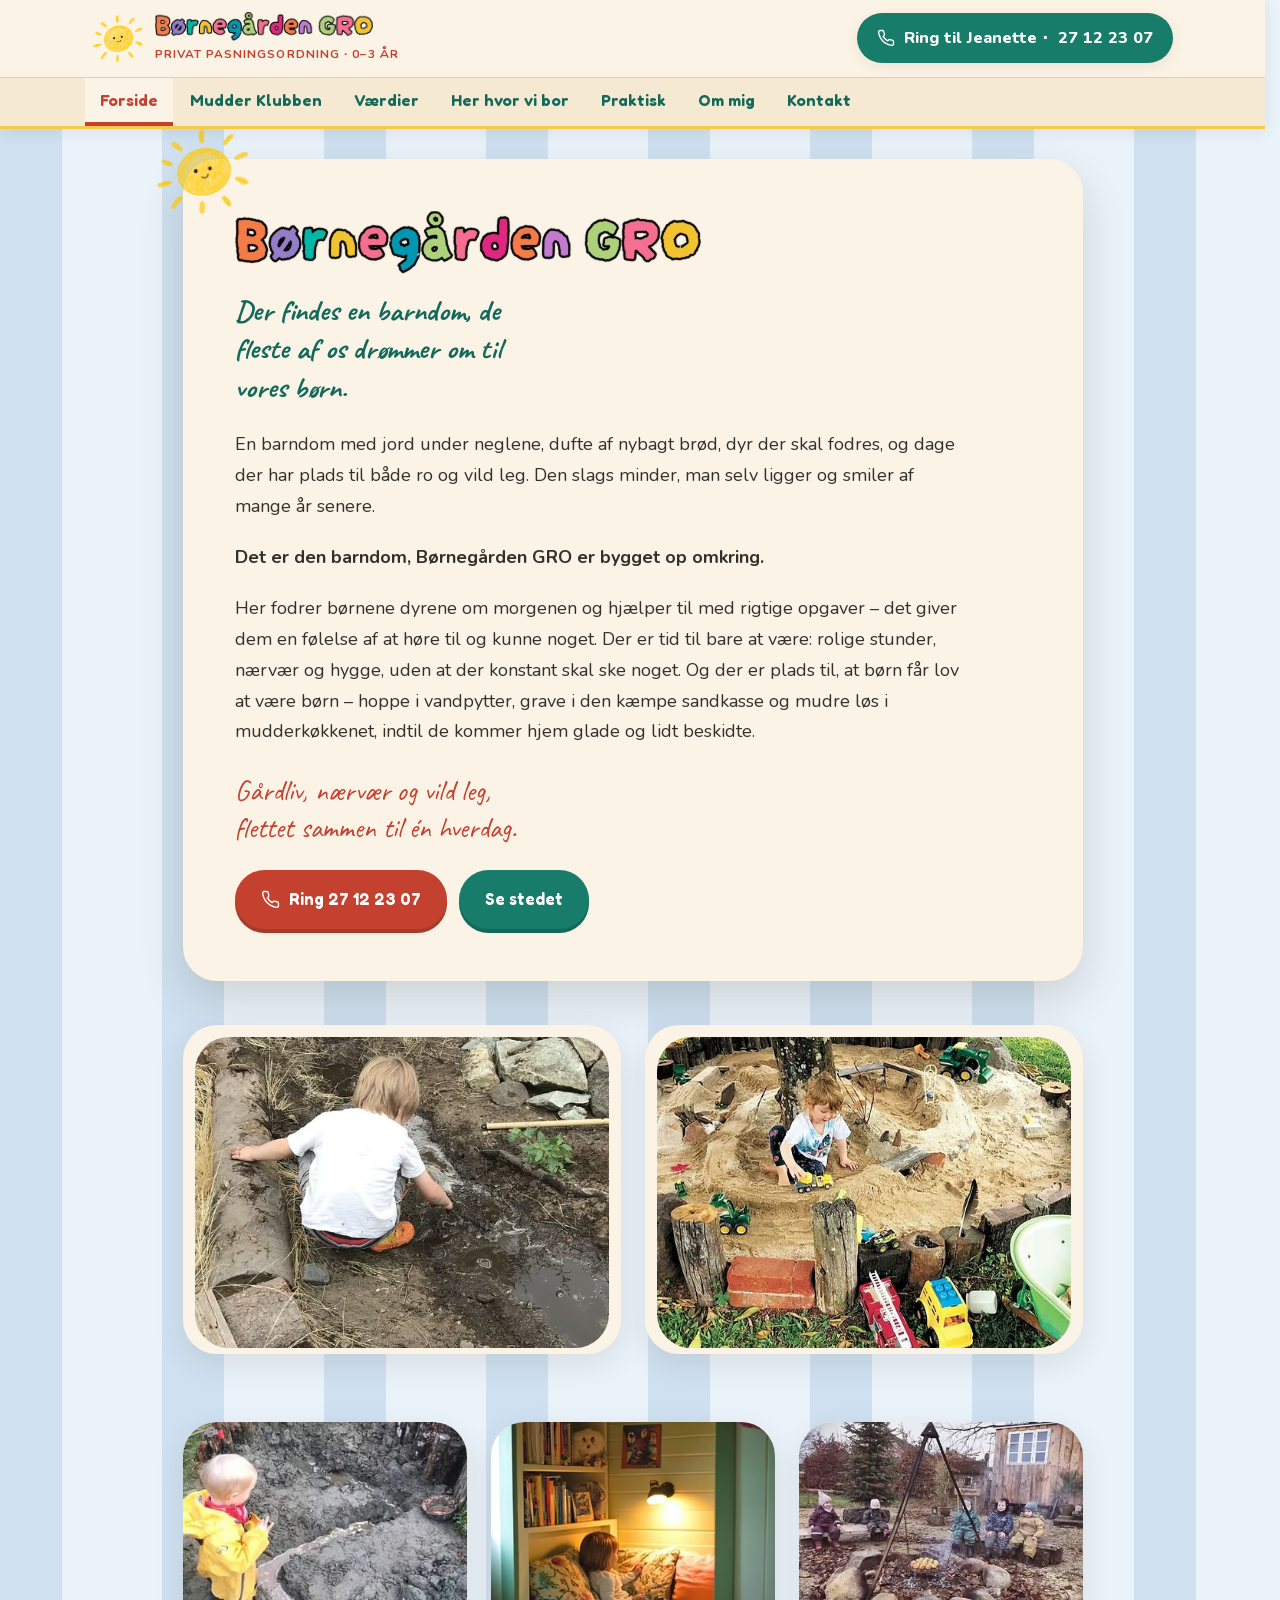
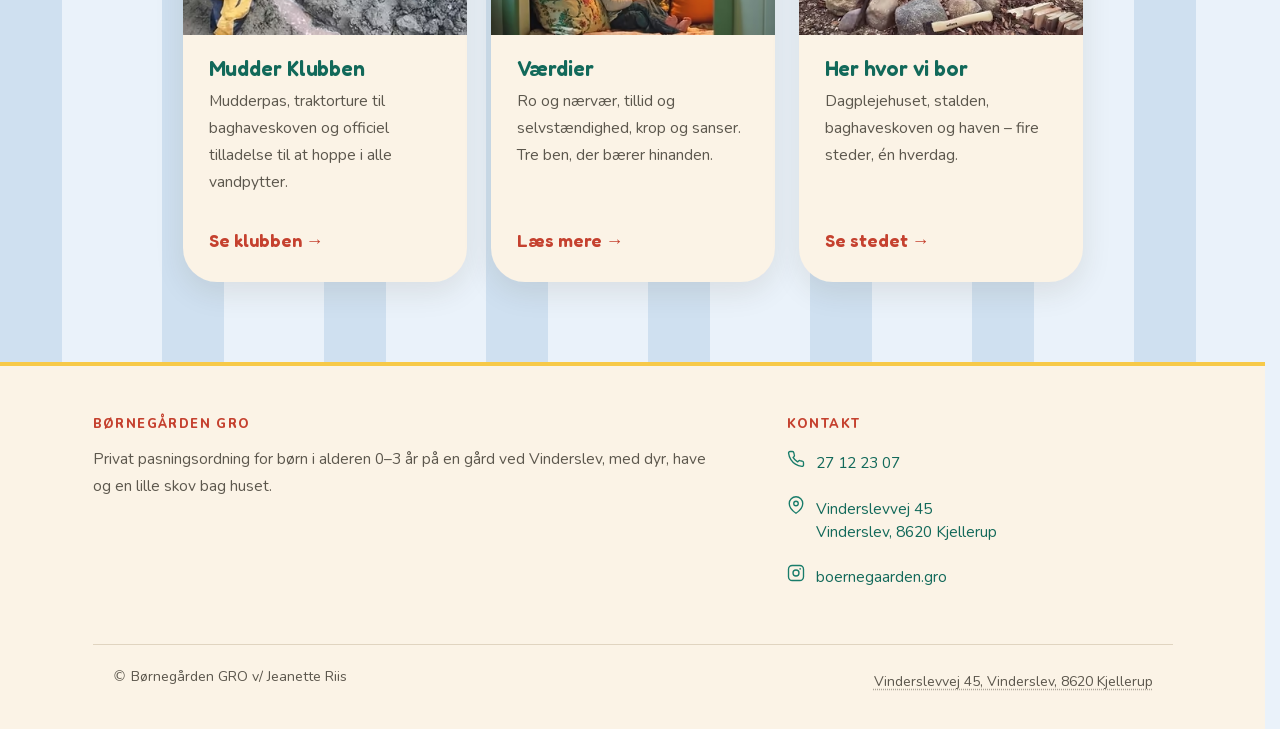
==== commit 6374b221: "25 aug" ====
--- a/index.html
+++ b/index.html
@@ -30,7 +30,7 @@
      Klikket bliver derefter øjeblikkeligt. "moderate" betyder: først når
      musen har hvilet ca. 200 ms, så der ikke hentes sider i blinde. -->
 <script type="speculationrules">
-{"prerender":[{"where":{"or":[{"href_matches":"index.html"},{"href_matches":"mudderklubben.html"},{"href_matches":"vaerdier.html"},{"href_matches":"her-hvor-vi-bor.html"},{"href_matches":"praktisk.html"},{"href_matches":"om-mig.html"},{"href_matches":"kontakt.html"}]},"eagerness":"moderate"}]}
+{"prefetch":[{"where":{"or":[{"href_matches":"index.html"},{"href_matches":"mudderklubben.html"},{"href_matches":"vaerdier.html"},{"href_matches":"her-hvor-vi-bor.html"},{"href_matches":"praktisk.html"},{"href_matches":"om-mig.html"},{"href_matches":"kontakt.html"}]},"eagerness":"moderate"}]}
 </script>
 <link rel="preload" as="image" type="image/webp" href="billeder/logo-gro.webp" fetchpriority="high">
 <!-- Fanebladets ikon er Jeanettes tegnede sol, se billeder/faviconer.py.
@@ -108,8 +108,8 @@
 <section>
   <div class="wrap">
     <div class="galleri to forside-spalte">
-      <figure><picture><source type="image/avif" sizes="(max-width: 620px) 88vw, (max-width: 940px) 46vw, 438px" srcset="billeder/forside-vandloeb-1x.avif 540w, billeder/forside-vandloeb.avif 876w"><source type="image/webp" sizes="(max-width: 620px) 88vw, (max-width: 940px) 46vw, 438px" srcset="billeder/forside-vandloeb-1x.webp 540w, billeder/forside-vandloeb.webp 876w"><img src="billeder/forside-vandloeb.jpg" sizes="(max-width: 620px) 88vw, (max-width: 940px) 46vw, 438px" srcset="billeder/forside-vandloeb-1x.jpg 540w, billeder/forside-vandloeb.jpg 876w" alt="Barn der graver ved vandløbet i haven" width="876" height="657" loading="lazy" decoding="async"></picture></figure>
-      <figure><picture><source type="image/avif" sizes="(max-width: 620px) 88vw, (max-width: 940px) 46vw, 438px" srcset="billeder/forside-sandkasse-1x.avif 540w, billeder/forside-sandkasse.avif 800w"><source type="image/webp" sizes="(max-width: 620px) 88vw, (max-width: 940px) 46vw, 438px" srcset="billeder/forside-sandkasse-1x.webp 540w, billeder/forside-sandkasse.webp 800w"><img src="billeder/forside-sandkasse.jpg" sizes="(max-width: 620px) 88vw, (max-width: 940px) 46vw, 438px" srcset="billeder/forside-sandkasse-1x.jpg 540w, billeder/forside-sandkasse.jpg 800w" alt="Barn der leger i den kæmpe sandkasse omkring træet" width="800" height="600" loading="lazy" decoding="async"></picture></figure>
+      <figure><picture><source type="image/avif" sizes="(max-width: 620px) 88vw, (max-width: 940px) 46vw, 438px" srcset="billeder/forside-vandloeb-1x.avif 540w, billeder/forside-vandloeb-15x.avif 810w, billeder/forside-vandloeb.avif 876w"><source type="image/webp" sizes="(max-width: 620px) 88vw, (max-width: 940px) 46vw, 438px" srcset="billeder/forside-vandloeb-1x.webp 540w, billeder/forside-vandloeb-15x.webp 810w, billeder/forside-vandloeb.webp 876w"><img src="billeder/forside-vandloeb.jpg" sizes="(max-width: 620px) 88vw, (max-width: 940px) 46vw, 438px" srcset="billeder/forside-vandloeb-1x.jpg 540w, billeder/forside-vandloeb-15x.jpg 810w, billeder/forside-vandloeb.jpg 876w" alt="Barn der graver ved vandløbet i haven" width="876" height="657" loading="lazy" decoding="async"></picture></figure>
+      <figure><picture><source type="image/avif" sizes="(max-width: 620px) 88vw, (max-width: 940px) 46vw, 438px" srcset="billeder/forside-sandkasse-1x.avif 540w, billeder/forside-sandkasse-15x.avif 800w, billeder/forside-sandkasse.avif 800w"><source type="image/webp" sizes="(max-width: 620px) 88vw, (max-width: 940px) 46vw, 438px" srcset="billeder/forside-sandkasse-1x.webp 540w, billeder/forside-sandkasse-15x.webp 800w, billeder/forside-sandkasse.webp 800w"><img src="billeder/forside-sandkasse.jpg" sizes="(max-width: 620px) 88vw, (max-width: 940px) 46vw, 438px" srcset="billeder/forside-sandkasse-1x.jpg 540w, billeder/forside-sandkasse-15x.jpg 800w, billeder/forside-sandkasse.jpg 800w" alt="Barn der leger i den kæmpe sandkasse omkring træet" width="800" height="600" loading="lazy" decoding="async"></picture></figure>
     </div>
   </div>
 </section>
@@ -118,7 +118,7 @@
   <div class="wrap">
     <div class="genveje forside-spalte">
       <a class="genvej" href="mudderklubben.html">
-        <picture><source type="image/avif" sizes="(max-width: 620px) 88vw, (max-width: 900px) 34vw, 284px" srcset="billeder/kort-mudderklub-1x.avif 360w, billeder/kort-mudderklub.avif 632w"><source type="image/webp" sizes="(max-width: 620px) 88vw, (max-width: 900px) 34vw, 284px" srcset="billeder/kort-mudderklub-1x.webp 360w, billeder/kort-mudderklub.webp 632w"><img src="billeder/kort-mudderklub.jpg" sizes="(max-width: 620px) 88vw, (max-width: 900px) 34vw, 284px" srcset="billeder/kort-mudderklub-1x.jpg 360w, billeder/kort-mudderklub.jpg 632w" alt="Børn der graver og bygger i sandet" width="632" height="474" loading="lazy" decoding="async"></picture>
+        <picture><source type="image/avif" sizes="(max-width: 620px) 88vw, (max-width: 900px) 34vw, 284px" srcset="billeder/kort-mudderklub-1x.avif 360w, billeder/kort-mudderklub-15x.avif 540w, billeder/kort-mudderklub.avif 648w"><source type="image/webp" sizes="(max-width: 620px) 88vw, (max-width: 900px) 34vw, 284px" srcset="billeder/kort-mudderklub-1x.webp 360w, billeder/kort-mudderklub-15x.webp 540w, billeder/kort-mudderklub.webp 648w"><img src="billeder/kort-mudderklub.jpg" sizes="(max-width: 620px) 88vw, (max-width: 900px) 34vw, 284px" srcset="billeder/kort-mudderklub-1x.jpg 360w, billeder/kort-mudderklub-15x.jpg 540w, billeder/kort-mudderklub.jpg 648w" alt="Barn i regntøj ved vandløbet i mudderet" width="648" height="486" loading="lazy" decoding="async"></picture>
         <div class="genvej-tekst">
           <h2>Mudder Klubben</h2>
           <p>Mudderpas, traktorture til baghaveskoven og officiel tilladelse til at hoppe i alle vandpytter.</p>
@@ -126,7 +126,7 @@
         </div>
       </a>
       <a class="genvej" href="vaerdier.html">
-        <picture><source type="image/avif" sizes="(max-width: 620px) 88vw, (max-width: 900px) 34vw, 284px" srcset="billeder/kort-vaerdier-1x.avif 360w, billeder/kort-vaerdier.avif 720w"><source type="image/webp" sizes="(max-width: 620px) 88vw, (max-width: 900px) 34vw, 284px" srcset="billeder/kort-vaerdier-1x.webp 360w, billeder/kort-vaerdier.webp 720w"><img src="billeder/kort-vaerdier.jpg" sizes="(max-width: 620px) 88vw, (max-width: 900px) 34vw, 284px" srcset="billeder/kort-vaerdier-1x.jpg 360w, billeder/kort-vaerdier.jpg 720w" alt="Barn der hviler i den grønne hyggekrog" width="720" height="540" loading="lazy" decoding="async"></picture>
+        <picture><source type="image/avif" sizes="(max-width: 620px) 88vw, (max-width: 900px) 34vw, 284px" srcset="billeder/kort-vaerdier-1x.avif 360w, billeder/kort-vaerdier-15x.avif 540w, billeder/kort-vaerdier.avif 720w"><source type="image/webp" sizes="(max-width: 620px) 88vw, (max-width: 900px) 34vw, 284px" srcset="billeder/kort-vaerdier-1x.webp 360w, billeder/kort-vaerdier-15x.webp 540w, billeder/kort-vaerdier.webp 720w"><img src="billeder/kort-vaerdier.jpg" sizes="(max-width: 620px) 88vw, (max-width: 900px) 34vw, 284px" srcset="billeder/kort-vaerdier-1x.jpg 360w, billeder/kort-vaerdier-15x.jpg 540w, billeder/kort-vaerdier.jpg 720w" alt="Barn der hviler i den grønne hyggekrog" width="720" height="540" loading="lazy" decoding="async"></picture>
         <div class="genvej-tekst">
           <h2>Værdier</h2>
           <p>Ro og nærvær, tillid og selvstændighed, krop og sanser. Tre ben, der bærer hinanden.</p>
@@ -134,7 +134,7 @@
         </div>
       </a>
       <a class="genvej" href="her-hvor-vi-bor.html">
-        <picture><source type="image/avif" sizes="(max-width: 620px) 88vw, (max-width: 900px) 34vw, 284px" srcset="billeder/kort-sted-1x.avif 360w, billeder/kort-sted.avif 720w"><source type="image/webp" sizes="(max-width: 620px) 88vw, (max-width: 900px) 34vw, 284px" srcset="billeder/kort-sted-1x.webp 360w, billeder/kort-sted.webp 720w"><img src="billeder/kort-sted.jpg" sizes="(max-width: 620px) 88vw, (max-width: 900px) 34vw, 284px" srcset="billeder/kort-sted-1x.jpg 360w, billeder/kort-sted.jpg 720w" alt="Børn samlet omkring bålpladsen i haven" width="720" height="540" loading="lazy" decoding="async"></picture>
+        <picture><source type="image/avif" sizes="(max-width: 620px) 88vw, (max-width: 900px) 34vw, 284px" srcset="billeder/kort-sted-1x.avif 360w, billeder/kort-sted-15x.avif 540w, billeder/kort-sted.avif 720w"><source type="image/webp" sizes="(max-width: 620px) 88vw, (max-width: 900px) 34vw, 284px" srcset="billeder/kort-sted-1x.webp 360w, billeder/kort-sted-15x.webp 540w, billeder/kort-sted.webp 720w"><img src="billeder/kort-sted.jpg" sizes="(max-width: 620px) 88vw, (max-width: 900px) 34vw, 284px" srcset="billeder/kort-sted-1x.jpg 360w, billeder/kort-sted-15x.jpg 540w, billeder/kort-sted.jpg 720w" alt="Børn samlet omkring bålpladsen i haven" width="720" height="540" loading="lazy" decoding="async"></picture>
         <div class="genvej-tekst">
           <h2>Her hvor vi bor</h2>
           <p>Dagplejehuset, stalden, baghaveskoven og haven &ndash; fire steder, én hverdag.</p>
@@ -170,6 +170,7 @@
   </div>
 </footer>
 <script src="assets/karrusel.js" defer></script>
+<script src="assets/lys.js" defer></script>
 <script src="assets/overgang.js" defer></script>
 </body>
 </html>
--- a/assets/style.min.css
+++ b/assets/style.min.css
@@ -1,2 +1,2 @@
 /* Genereret af byg.py – ret assets/style.css i stedet */
-:root{--stribe:#cfe0f0;--stribe-lys:#eaf2fa;--creme:#fbf3e6;--creme-dyb:#f5e9d2;--sol:#f7c948;--sol-kant:#e0a825;--sol-vask:#fdf1d6;--teal:#187c6a;--teal-dyb:#12695a;--teal-vask:#e4f1ed;--roed:#c5412f;--roed-dyb:#a83a2c;--blaek:#33302a;--blaek-blod:#5c574d;--kant:#e6dcc7;--r-lille:14px;--r:22px;--r-stor:34px;--skygge:0 10px 30px rgba(58,48,22,.10);--skygge-lav:0 4px 14px rgba(58,48,22,.08);--skygge-hoej:0 18px 44px rgba(58,48,22,.16)}@view-transition{navigation:auto}::view-transition-group(root){animation-duration:.3s}::view-transition-old(root){animation:.14s linear both toner-vaek}::view-transition-new(root){animation:.24s cubic-bezier(.2,.8,.3,1) .06s both toner-frem}@keyframes toner-vaek{to{opacity:0}}@keyframes toner-frem{from{opacity:0;transform:translateY(8px)}to{opacity:1;transform:none}}header.top{view-transition-name:sidehoved}footer{view-transition-name:sidefod}::view-transition-group(sidehoved),::view-transition-group(sidefod){animation-duration:.2s}.logo .sol{view-transition-name:logo-sol}nav.faner a[aria-current="page"]::after{content:"";position:absolute;left:0;right:0;bottom:-4px;height:4px;background:var(--roed);view-transition-name:fane-streg}nav.faner a{position:relative}nav.faner a[aria-current="page"]{border-bottom-color:transparent}::view-transition-group(fane-streg){animation-duration:.3s;animation-timing-function:cubic-bezier(.3,.9,.3,1)}@supports not (view-transition-name:none){main{animation:.24s cubic-bezier(.2,.8,.3,1) both toner-frem}}main.side-gaar-ud{animation:.14s linear both toner-vaek}main.side-kommer-ind{animation:.24s cubic-bezier(.2,.8,.3,1) both toner-frem}@font-face{font-family:"Nunito";src:url("skrifter/nunito.woff2") format("woff2-variations"),url("skrifter/nunito.woff2") format("woff2");font-weight:200 1000;font-style:normal;font-display:swap}@font-face{font-family:"Fredoka";src:url("skrifter/fredoka.woff2") format("woff2-variations"),url("skrifter/fredoka.woff2") format("woff2");font-weight:300 700;font-style:normal;font-display:swap}@font-face{font-family:"Caveat";src:url("skrifter/caveat.woff2") format("woff2-variations"),url("skrifter/caveat.woff2") format("woff2");font-weight:400 700;font-style:normal;font-display:swap}@font-face{font-family:"Nunito-reserve";src:local("Helvetica Neue"),local("Segoe UI"),local("Arial");size-adjust:99%;ascent-override:101%;descent-override:35%;line-gap-override:0%}@font-face{font-family:"Fredoka-reserve";src:local("Avenir Next"),local("Segoe UI"),local("Arial");size-adjust:112%;ascent-override:87%;descent-override:21%;line-gap-override:0%}@font-face{font-family:"Caveat-reserve";src:local("Bradley Hand"),local("Segoe Script"),local("Comic Sans MS"),local("Arial");size-adjust:82%;ascent-override:117%;descent-override:37%;line-gap-override:0%}*{box-sizing:border-box}html{scroll-behavior:smooth;-webkit-text-size-adjust:100%;scroll-padding-top:140px;scrollbar-gutter:stable;background:var(--stribe-lys)}body{margin:0;overflow-x:hidden;font-family:"Nunito","Nunito-reserve",system-ui,-apple-system,sans-serif;font-size:18px;line-height:1.72;color:var(--blaek);background:repeating-linear-gradient( 90deg,var(--stribe) 0px,var(--stribe) 62px,var(--stribe-lys) 62px,var(--stribe-lys) 162px );-webkit-font-smoothing:antialiased}img{max-width:100%;height:auto;display:block}a{color:var(--teal-dyb)}picture.sol,picture.sol-hjoerne,picture.sol-pas,picture.logo-tegning{display:block}.sol>img,.sol-hjoerne>img,.sol-pas>img,.logo-tegning>img{width:100%;height:auto}h1,h2,h3,h4{font-family:"Fredoka","Fredoka-reserve","Nunito",system-ui,sans-serif;color:var(--teal-dyb);line-height:1.2;margin:0 0 .5em;font-weight:600;letter-spacing:-.005em}h1{font-size:clamp(1.95rem,5.4vw,3.15rem)}h2{font-size:clamp(1.5rem,3.3vw,2.15rem)}h3{font-size:clamp(1.15rem,2.1vw,1.38rem)}h4{font-size:1.04rem}p{margin:0 0 1.1em}p:last-child{margin-bottom:0}.wrap{max-width:1120px;margin:0 auto;padding:0 20px}.prose{max-width:65ch}.prose.midt{margin-inline:auto}.stor-tekst{font-size:1.12rem}.daempet{color:var(--blaek-blod)}.haand{font-family:"Caveat","Caveat-reserve",cursive;font-size:1.35em;line-height:1.35}.skjul{position:absolute;width:1px;height:1px;overflow:hidden;clip:rect(0 0 0 0);white-space:nowrap}.spring-til{position:absolute;left:-9999px;background:var(--teal-dyb);color:#fff;padding:10px 16px;border-radius:0 0 10px 0;z-index:100}.spring-til:focus{left:0;top:0}a:focus-visible,button:focus-visible{outline:3px solid var(--sol-kant);outline-offset:3px;border-radius:4px}.top{position:sticky;top:0;z-index:50;background:var(--creme);border-bottom:3px solid var(--sol);box-shadow:0 3px 14px rgba(58,48,22,.09)}.top-inder{max-width:1120px;margin:0 auto;padding:12px 20px;display:flex;align-items:center;justify-content:space-between;gap:16px;flex-wrap:wrap}.logo{display:flex;align-items:center;gap:12px;text-decoration:none}.logo .sol{flex:0 0 auto;width:50px}.logo-navn{display:block;width:218px;max-width:100%}.logo-under{display:block;font-family:"Nunito","Nunito-reserve",sans-serif;font-weight:700;font-size:.74rem;letter-spacing:.09em;text-transform:uppercase;color:var(--roed);margin-top:3px}.top-ring{display:inline-flex;align-items:center;gap:9px;background:var(--teal);color:#fff;text-decoration:none;font-weight:800;font-size:1.02rem;padding:11px 20px;border-radius:999px;box-shadow:var(--skygge-lav);transition:transform .12s ease,background .12s ease}@media (hover:hover){.top-ring:hover{background:var(--teal-dyb);transform:translateY(-1px)}}.top-ring svg{width:18px;height:18px}nav.faner{background:var(--creme-dyb);border-top:1px solid rgba(160,140,105,.28);position:relative}nav.faner ul{max-width:1120px;margin:0 auto;padding:0 12px;list-style:none;display:flex;flex-wrap:wrap;gap:2px}nav.faner a{display:flex;align-items:center;min-height:48px;padding:0 15px;font-family:"Fredoka","Fredoka-reserve",sans-serif;font-weight:600;font-size:1.02rem;color:var(--teal-dyb);text-decoration:none;border-bottom:4px solid transparent;transition:background .12s ease,border-color .12s ease}@media (max-width:900px){nav.faner ul{justify-content:center;gap:0}nav.faner a{padding:0 11px;font-size:.96rem}}@media (hover:hover){nav.faner a:hover{background:rgba(255,255,255,.6)}}nav.faner a[aria-current="page"]{background:var(--creme);border-bottom-color:var(--roed);color:var(--roed)}@supports (animation-timeline:view()){@media (prefers-reduced-motion:no-preference){.kort,.blok,.pladser,.citat,.pas,.genvej,.kontaktveje li,.galleri figure{animation:toner-op linear both;animation-timeline:view();animation-range:entry 5% cover 22%}@keyframes toner-op{from{opacity:0;transform:translateY(26px) scale(.985)}to{opacity:1;transform:none}}}}.kort{background:var(--creme);border-radius:var(--r-stor);box-shadow:var(--skygge);padding:clamp(26px,5vw,58px);margin:0 0 34px}.kort.smal{max-width:800px;margin-inline:auto}.kort>p,.kort>ul:not(.fordele):not(.saesoner):not(.stempler):not(.kontaktveje),.kort>ol,.pas>p,.kort .fakta p{max-width:72ch}.kort.midtstil>p{margin-inline:auto}.kort.fremhaevet{border-top:5px solid var(--sol)}.kort.flad{margin:0}.kort.midtstil{text-align:center}.kort.kortkort{padding:0;overflow:hidden}.nulmargen{margin:0 !important}.luft-over{margin-top:1.5em}.knapper.midt{justify-content:center}section{padding:34px 0}section:first-of-type{padding-top:30px}.hero{padding:40px 0 10px}.hero-grid{display:grid;grid-template-columns:1.05fr .95fr;gap:34px;align-items:center}.hero-kort{background:var(--creme);border-radius:var(--r-stor);box-shadow:var(--skygge-hoej);padding:clamp(28px,4.2vw,52px);position:relative}.hero-kort .sol-hjoerne{position:absolute;top:-30px;left:-26px;width:92px}.hero-kort h1{margin-top:6px}.forside-spalte{max-width:900px;margin-inline:auto}.hero-bred{max-width:900px;margin-inline:auto}.hero-bred p{max-width:66ch}.hero-bred h1{margin:0 0 18px}.logo-tegning{width:min(100%,466px)}.forord{font-family:"Caveat","Caveat-reserve",cursive;font-size:1.85rem;line-height:1.3;font-weight:700;color:var(--teal-dyb);margin:0 0 22px;max-width:34ch}.hero-kort .forord{max-width:24ch}.sidehoved .forord{margin-bottom:0;max-width:40ch}.hero-kort .under{font-family:"Caveat","Caveat-reserve",cursive;font-size:1.75rem;line-height:1.3;color:var(--roed);margin:26px 0 22px}.knapper{display:flex;flex-wrap:wrap;gap:12px;margin-top:24px}.knap{display:inline-flex;align-items:center;gap:9px;font-family:"Fredoka","Fredoka-reserve",sans-serif;font-weight:600;font-size:1.05rem;padding:13px 24px;border-radius:999px;text-decoration:none;border:2px solid transparent;cursor:pointer;transition:transform .12s ease,background .12s ease,box-shadow .12s ease}.knap{min-height:48px}@media (hover:hover){.knap:hover{transform:translateY(-2px)}}.knap svg{width:19px;height:19px}.knap-primaer{background:var(--roed);color:#fff;box-shadow:0 4px 0 var(--roed-dyb)}.knap-primaer:hover{background:var(--roed-dyb);box-shadow:0 6px 0 var(--roed-dyb)}.knap-sekundaer{background:var(--teal);color:#fff;box-shadow:0 4px 0 var(--teal-dyb)}.knap-sekundaer:hover{background:var(--teal-dyb);box-shadow:0 6px 0 var(--teal-dyb)}.knap-blank{background:transparent;color:var(--teal-dyb);border-color:var(--teal)}.knap-blank:hover{background:var(--teal-vask)}.pladser{background:var(--creme);border-radius:var(--r-stor);border-top:5px solid var(--sol);box-shadow:var(--skygge);padding:clamp(26px,4vw,46px);text-align:center}.pladser h2{margin-bottom:.35em}.pladser-liste{list-style:none;margin:22px 0 0;padding:0;display:flex;flex-wrap:wrap;gap:16px;justify-content:center}.pladser-liste li{background:#fff;border-radius:var(--r);padding:20px 30px;min-width:220px;box-shadow:var(--skygge-lav)}.pladser-tal{display:block;font-family:"Fredoka","Fredoka-reserve",sans-serif;font-weight:700;font-size:2.6rem;line-height:1;color:var(--roed)}.pladser-hvornaar{display:block;font-weight:700;margin-top:6px}.genveje{display:grid;grid-template-columns:repeat(3,1fr);gap:24px}.genvej{background:var(--creme);border-radius:var(--r-stor);box-shadow:var(--skygge);overflow:hidden;text-decoration:none;color:inherit;display:flex;flex-direction:column;transition:transform .14s ease,box-shadow .14s ease}@media (hover:hover){.genvej:hover{transform:translateY(-4px);box-shadow:var(--skygge-hoej)}}.genvej img{width:100%;aspect-ratio:4/3;object-fit:cover}.genvej-tekst{padding:22px 26px 26px;display:flex;flex-direction:column;flex:1}.genvej-tekst .pil{margin-top:auto;padding-top:12px}.genvej h2{margin-bottom:.3em;font-size:1.3rem}.genvej p{font-size:.98rem;color:var(--blaek-blod)}.genvej .pil{font-family:"Fredoka","Fredoka-reserve",sans-serif;font-weight:600;color:var(--roed);display:block}.sidehoved{background:var(--creme);border-radius:var(--r-stor);box-shadow:var(--skygge-hoej);padding:clamp(30px,4.5vw,56px);margin:52px 0 0;position:relative}.sidehoved .sol-hjoerne{position:absolute;top:-32px;left:-26px;width:88px}@media (max-width:1180px){.hero-kort .sol-hjoerne{left:-8px}.sidehoved .sol-hjoerne{left:-8px;top:-34px}.sidehoved{padding-top:66px}}.sidehoved .manchet{font-size:1.2rem;color:var(--blaek-blod);max-width:60ch;margin-bottom:0}.h1-dis{font-size:1.15rem;letter-spacing:.1em;text-transform:uppercase;color:var(--roed);margin:0;font-family:"Nunito","Nunito-reserve",sans-serif;font-weight:800}.sidehoved-lav{display:flex;align-items:center;gap:clamp(14px,2vw,22px);padding:clamp(18px,2.4vw,26px) clamp(24px,3.4vw,40px)}.sidehoved-lav h1{margin:0}.sol-titel{flex:0 0 auto;width:clamp(48px,5vw,66px)}.sidehoved-smal{max-width:800px;margin-inline:auto}.kort>.portraet-plads{float:right;width:300px;max-width:42%;margin:4px 0 20px 28px;shape-outside:margin-box}.kort>.portraet-plads img{border-radius:var(--r);box-shadow:var(--skygge)}@media (max-width:620px){.kort>.portraet-plads{float:none;width:100%;max-width:100%;margin:0 0 22px}}.brodkrumme{font-size:.82rem;font-weight:800;letter-spacing:.1em;text-transform:uppercase;color:var(--roed);margin-bottom:10px}.blok{display:grid;grid-template-columns:1fr 1fr;gap:clamp(26px,4vw,54px);align-items:center;background:var(--creme);border-radius:var(--r-stor);box-shadow:var(--skygge);overflow:hidden;margin-bottom:30px}.blok-billede{height:100%;min-height:320px}.blok-billede img{width:100%;height:100%;object-fit:cover}.blok-tekst{padding:clamp(26px,3.6vw,48px);padding-left:0}.blok.vendt .blok-billede{order:2}.blok.vendt .blok-tekst{order:1;padding-left:clamp(26px,3.6vw,48px);padding-right:0}.blok-tekst .prose{max-width:46ch}.karrusel{position:relative;height:100%}.karrusel-spor{display:flex;height:100%;overflow-x:auto;scroll-snap-type:x mandatory;scroll-behavior:smooth;-webkit-overflow-scrolling:touch;scrollbar-width:none;overscroll-behavior-x:contain}.karrusel-spor::-webkit-scrollbar{display:none}.karrusel-spor:focus-visible{outline:3px solid var(--sol-kant);outline-offset:-3px}.karrusel-billede{flex:0 0 100%;scroll-snap-align:center;scroll-snap-stop:always;min-width:0}.karrusel-billede img{width:100%;height:100%;object-fit:cover;transition:opacity .5s ease,transform .6s cubic-bezier(.22,.61,.36,1)}.karrusel-pil{position:absolute;top:50%;transform:translateY(-50%);width:44px;height:44px;border-radius:50%;border:0;cursor:pointer;background:rgba(255,253,248,.94);color:var(--teal-dyb);box-shadow:0 4px 16px rgba(40,32,12,.28);display:grid;place-items:center;opacity:0;transition:opacity .25s ease,transform .18s ease,background .18s ease;z-index:2}.karrusel-pil svg{width:20px;height:20px}.karrusel-forrige{left:14px}.karrusel-naeste{right:14px}.karrusel-pil:disabled{opacity:0 !important;pointer-events:none}@media (hover:hover){.karrusel:hover .karrusel-pil{opacity:1}.karrusel-pil:hover{background:#fff;transform:translateY(-50%) scale(1.08)}}.karrusel-pil:focus-visible{opacity:1}.karrusel-bund{position:absolute;left:0;right:0;bottom:0;display:flex;align-items:center;justify-content:center;gap:9px;padding:34px 16px 16px;background:linear-gradient(to top,rgba(28,22,8,.42),transparent);pointer-events:none;z-index:2}.karrusel-prikker{display:flex;gap:8px;pointer-events:auto}.karrusel-prik{width:9px;height:9px;padding:0;border:0;border-radius:50%;cursor:pointer;background:rgba(255,255,255,.55);transition:background .3s ease,transform .3s cubic-bezier(.34,1.56,.64,1),width .3s ease}.karrusel-prik.er-aktiv{background:#fff;width:24px;border-radius:999px;transform:scale(1.05)}.karrusel-prik::after{content:"";position:absolute;width:34px;height:34px;margin:-12px 0 0 -12px}.karrusel-prikker{position:relative}.karrusel-prik{position:relative}.karrusel-tael{position:absolute;top:14px;right:14px;background:rgba(28,22,8,.55);color:#fff;font-size:.8rem;font-weight:700;padding:4px 11px;border-radius:999px;letter-spacing:.03em;z-index:2;backdrop-filter:blur(4px)}.karrusel:not(.karrusel-klar) .karrusel-pil,.karrusel:not(.karrusel-klar) .karrusel-bund{display:none}@media (prefers-reduced-motion:reduce){.karrusel-spor{scroll-behavior:auto}}.galleri{display:grid;grid-template-columns:repeat(3,1fr);gap:24px}.galleri.to{grid-template-columns:repeat(2,1fr)}.galleri.en{grid-template-columns:1fr}.galleri.en img{aspect-ratio:16/9}.galleri figure{background:var(--creme);border-radius:var(--r-stor);box-shadow:var(--skygge);padding:12px 12px 6px;margin:0}.galleri img{width:100%;aspect-ratio:4/3;object-fit:cover;border-radius:var(--r-lille)}.galleri.hoej img{aspect-ratio:4/5}figure{margin:0}figure img{border-radius:var(--r)}figcaption{font-family:"Caveat","Caveat-reserve",cursive;font-size:1.2rem;color:var(--blaek-blod);margin-top:8px;text-align:center}.pas{background:var(--creme);border-radius:var(--r-stor);box-shadow:var(--skygge);border-top:5px solid var(--sol);padding:clamp(24px,3.6vw,42px)}.pas-hoved{display:flex;align-items:center;gap:16px;flex-wrap:wrap;border-bottom:3px dashed rgba(120,100,60,.35);padding-bottom:18px;margin-bottom:24px}.pas-hoved h3{margin:0}.pas-hoved .sol-pas{flex:0 0 auto;width:54px}.pas-maerke{background:var(--roed);color:#fff;font-family:"Fredoka","Fredoka-reserve",sans-serif;font-weight:700;font-size:.82rem;letter-spacing:.1em;text-transform:uppercase;padding:6px 14px;border-radius:999px}.stempler{list-style:none;margin:0;padding:0;display:grid;grid-template-columns:repeat(auto-fill,minmax(280px,1fr));gap:13px}.stempler li{background:#fffdf8;border:2px dashed var(--kant);border-radius:16px;padding:14px 16px;display:flex;align-items:center;gap:14px;font-size:.97rem;line-height:1.4;font-weight:600}.stempel-ikon{flex:0 0 auto;width:46px;height:46px;border-radius:50%;display:grid;place-items:center;color:var(--teal-dyb);background:var(--teal-vask);border:2px solid var(--teal);transform:rotate(-6deg)}.stempel-ikon svg{width:25px;height:25px}.stempler li:nth-child(3n) .stempel-ikon{transform:rotate(5deg)}.stempler li:nth-child(3n+1) .stempel-ikon{transform:rotate(-3deg)}.stempler li:nth-child(4n) .stempel-ikon{color:var(--roed-dyb);background:#fbeae6;border-color:var(--roed)}.stempler li:nth-child(5n) .stempel-ikon{color:#8a6a12;background:var(--sol-vask);border-color:var(--sol-kant)}.stempel-tekst{min-width:0}.stempel-tekst span{display:block;font-weight:400;font-size:.86rem;color:var(--blaek-blod)}.fordele{list-style:none;margin:0;padding:0;display:grid;gap:14px}.fordele li{background:#fffdf8;border-radius:var(--r);padding:18px 22px;display:flex;align-items:flex-start;gap:16px;box-shadow:var(--skygge-lav)}.fordel-ikon{flex:0 0 auto;width:44px;height:44px;border-radius:50%;display:grid;place-items:center;color:var(--teal-dyb);background:var(--teal-vask);border:2px solid var(--teal)}.fordel-ikon svg{width:24px;height:24px}.fordel-tekst{min-width:0;padding-top:1px}.fordele strong{color:var(--teal-dyb)}.saesoner{list-style:none;margin:0;padding:0;display:grid;grid-template-columns:repeat(3,1fr);gap:16px}.saesoner li{display:flex;align-items:flex-start;gap:14px;background:#fffdf8;border-radius:var(--r);padding:16px 18px;box-shadow:var(--skygge-lav)}.saeson-ikon{flex:0 0 auto;width:44px;height:44px;border-radius:50%;display:grid;place-items:center;border:2px solid currentColor}.saeson-ikon svg{width:24px;height:24px}.saeson-tekst{min-width:0;font-size:.97rem;line-height:1.5}.saeson-tekst strong{display:block;font-family:"Fredoka","Fredoka-reserve",sans-serif;font-weight:600;font-size:1.12rem;line-height:1.2;margin-bottom:2px;color:var(--teal-dyb)}.saeson-sommer .saeson-ikon{color:var(--sol-kant);background:var(--sol-vask)}.saeson-vinter .saeson-ikon{color:#4d7ea8;background:#e8f1f9}.saeson-foraar .saeson-ikon{color:var(--teal);background:var(--teal-vask)}.liste{list-style:none;margin:0 0 1.2em;padding:0}.liste li{padding:8px 0 8px 30px;position:relative;border-bottom:1px solid rgba(160,140,105,.2)}.liste li:last-child{border-bottom:0}.liste li::before{content:"";position:absolute;left:6px;top:19px;width:9px;height:9px;border-radius:50%;background:var(--teal)}.vaerdi-nr{display:inline-flex;align-items:center;justify-content:center;width:46px;height:46px;border-radius:50%;background:var(--sol);border:3px solid var(--sol-kant);font-family:"Fredoka","Fredoka-reserve",sans-serif;font-weight:700;font-size:1.3rem;color:var(--blaek);margin-bottom:14px}.fakta{background:#fffdf8;border-radius:var(--r);border-left:5px solid var(--sol);padding:24px 28px;margin:0 0 22px;box-shadow:var(--skygge-lav)}.beloeb{display:flex;justify-content:space-between;align-items:baseline;gap:16px;padding:14px 0;border-bottom:1px solid rgba(160,140,105,.25)}.beloeb:last-of-type{border-bottom:0}.beloeb.sum{border-top:3px solid var(--sol-kant);border-bottom:0;margin-top:6px;padding-top:18px}.beloeb dt{font-weight:700}.beloeb dd{margin:0;font-family:"Fredoka","Fredoka-reserve",sans-serif;font-weight:700;font-size:1.4rem;color:var(--teal-dyb);white-space:nowrap}.beloeb.sum dd{font-size:1.85rem;color:var(--roed)}dl{margin:0;max-width:640px}.kort.midtstil dl{margin-inline:auto}.kontaktveje{list-style:none;margin:0;padding:0;display:grid;grid-template-columns:repeat(3,1fr);gap:24px}.kontaktveje a{display:flex;flex-direction:column;align-items:center;justify-content:flex-start;height:100%;text-align:center;text-decoration:none;color:inherit;background:var(--creme);border-radius:var(--r-stor);box-shadow:var(--skygge);padding:34px 24px 30px;transition:transform .14s ease,box-shadow .14s ease}@media (hover:hover){.kontaktveje a:hover{transform:translateY(-4px);box-shadow:var(--skygge-hoej)}}.kontaktvej-ikon{width:60px;height:60px;border-radius:50%;display:grid;place-items:center;background:var(--teal);color:#fff;margin-bottom:16px}.kontaktvej-ikon svg{width:28px;height:28px}.kontaktvej-navn{font-size:.78rem;font-weight:800;letter-spacing:.12em;text-transform:uppercase;color:var(--roed);margin-bottom:6px}.kontaktvej-vaerdi{font-family:"Fredoka","Fredoka-reserve",sans-serif;font-weight:700;font-size:1.5rem;line-height:1.15;color:var(--teal-dyb);overflow-wrap:anywhere}.kontaktvej-note{font-size:.93rem;color:var(--blaek-blod);margin-top:8px;line-height:1.45}.kontakt-grid{display:grid;grid-template-columns:1fr 1.05fr;gap:30px}.kontakt-grid h2{font-size:clamp(1.45rem,2.3vw,1.8rem)}.kontakt-liste{list-style:none;margin:0;padding:0}.kontakt-liste li{display:flex;gap:16px;align-items:flex-start;padding:18px 0;border-bottom:1px solid rgba(160,140,105,.25)}.kontakt-liste li:last-child{border-bottom:0}.kontakt-liste svg{width:24px;height:24px;flex:0 0 auto;color:var(--teal);margin-top:4px}.kontakt-liste strong{display:block;font-size:.84rem;letter-spacing:.09em;text-transform:uppercase;color:var(--blaek-blod)}.kontakt-liste a{font-size:1.15rem;font-weight:700;text-decoration:none}.kontakt-liste a:hover{text-decoration:underline}.kort-boks{border-radius:var(--r);overflow:hidden;box-shadow:var(--skygge-lav);border:1px solid var(--kant);background:var(--creme-dyb);line-height:0}.kort-boks iframe{width:100%;height:360px;border:0;display:block}.kort-adresse{padding:22px clamp(22px,3vw,34px);display:flex;gap:16px;flex-wrap:wrap;align-items:center;justify-content:space-between}.pakkeliste{display:grid;grid-template-columns:repeat(2,1fr);gap:24px}.felt{margin-bottom:18px}.felt label{display:block;font-weight:700;margin-bottom:6px}.felt input,.felt textarea{width:100%;font:inherit;font-size:1rem;padding:13px 16px;border-radius:var(--r-lille);border:2px solid var(--kant);background:#fffdf8;color:var(--blaek)}.felt input:focus,.felt textarea:focus{outline:3px solid var(--sol);border-color:var(--sol-kant)}.felt textarea{min-height:140px;resize:vertical}.felt-hjaelp{font-size:.9rem;color:var(--blaek-blod);margin-top:6px}.citat{background:var(--creme);border-radius:var(--r-stor);box-shadow:var(--skygge);max-width:800px;margin-inline:auto;padding:clamp(30px,4vw,52px);text-align:center;font-family:"Fredoka","Fredoka-reserve",sans-serif;font-size:clamp(1.25rem,2.6vw,1.7rem);line-height:1.4;color:var(--teal-dyb)}.citat::before{content:"";display:block;width:56px;height:4px;border-radius:2px;background:var(--sol);margin:0 auto 22px}footer{background:var(--creme);border-top:4px solid var(--sol);margin-top:46px;padding:50px 0 30px}.footer-grid{display:grid;grid-template-columns:1.6fr 1fr;gap:clamp(28px,6vw,80px)}footer h2{color:var(--roed);font-size:.8rem;letter-spacing:.11em;text-transform:uppercase;margin-bottom:14px;line-height:1.3;font-family:"Nunito","Nunito-reserve",sans-serif;font-weight:800}footer ul{list-style:none;margin:0;padding:0}footer a{text-decoration:none;display:inline-block;padding:5px 0}footer a:hover{text-decoration:underline}footer p{font-size:.97rem}.footer-bund a{color:inherit;text-decoration:underline;text-decoration-style:dotted;text-underline-offset:3px;text-decoration-color:rgba(92,87,77,.5)}.footer-bund a:hover{text-decoration-style:solid;color:var(--roed)}.kort-adresse a:not(.knap){color:var(--teal-dyb);text-decoration:underline;text-underline-offset:3px}.kort-adresse a:not(.knap):hover{color:var(--roed)}.footer-kontakt li{display:flex;gap:11px;align-items:flex-start;margin-bottom:12px;font-size:.97rem;line-height:1.5}.footer-kontakt svg{width:18px;height:18px;flex:0 0 auto;color:var(--teal);margin-top:4px}.footer-bund{max-width:1120px;margin:38px auto 0;padding:20px 20px 0;border-top:1px solid rgba(160,140,105,.3);font-size:.88rem;color:var(--blaek-blod);display:flex;justify-content:space-between;gap:8px 24px;flex-wrap:wrap}@media (max-width:900px){body{font-size:17px;background:repeating-linear-gradient( 90deg,var(--stribe) 0px,var(--stribe) 40px,var(--stribe-lys) 40px,var(--stribe-lys) 104px )}.hero-grid,.blok,.kontakt-grid{grid-template-columns:1fr}.footer-grid{grid-template-columns:1fr 1fr}.genveje{grid-template-columns:1fr;gap:18px}.genvej{flex-direction:row;align-items:stretch}.genvej picture{flex:0 0 38%;display:block}.genvej img{width:100%;height:100%;aspect-ratio:auto;object-fit:cover}.genvej-tekst{padding:20px 24px;justify-content:center}.genvej-tekst .pil{margin-top:12px}.pakkeliste{grid-template-columns:1fr 1fr}.kontaktveje{grid-template-columns:1fr}.saesoner{grid-template-columns:1fr}.galleri,.galleri.to{grid-template-columns:repeat(2,1fr)}.galleri.en img{aspect-ratio:16/9}.blok-tekst{padding:28px !important}.blok.vendt .blok-billede{order:0}.blok.vendt .blok-tekst{order:1}.blok-billede{min-height:0;aspect-ratio:4/3}.hero-kort .sol-hjoerne{display:none}}@media (max-width:620px){html{scroll-padding-top:108px}.top-inder{padding:8px 14px;gap:10px;flex-wrap:nowrap}.logo{gap:9px;min-width:0}.logo .sol{width:36px}.logo-navn{width:156px}.logo-under{display:none}.top-ring{font-size:.98rem;padding:10px 14px;white-space:nowrap}.ring-lang{display:none}.hero-kort .under{font-size:1.5rem}.hero{padding:22px 0 0}section{padding:24px 0}nav.faner ul{padding:0 14px;flex-wrap:nowrap;overflow-x:auto;-webkit-overflow-scrolling:touch;scrollbar-width:none;scroll-snap-type:x proximity}nav.faner ul::-webkit-scrollbar{display:none}nav.faner li{flex:0 0 auto;scroll-snap-align:start}nav.faner a{padding:0 13px;font-size:.97rem;white-space:nowrap}nav.faner::after{content:"";position:absolute;top:0;right:0;bottom:0;width:34px;background:linear-gradient(90deg,rgba(245,233,210,0),var(--creme-dyb));pointer-events:none}.stempler{grid-template-columns:1fr}.stempel-ikon{width:42px;height:42px}.stempel-ikon svg{width:23px;height:23px}.sidehoved:not(.sidehoved-lav){margin-top:40px;padding-top:52px}.sidehoved-lav{margin-top:40px}.sidehoved .sol-hjoerne{width:66px;top:-24px;left:-12px}.beloeb{flex-direction:column;gap:2px}.pladser-liste li{width:100%}.footer-grid{grid-template-columns:1fr;gap:28px}.footer-kontakt a{padding:9px 0}.logo{min-height:46px}.footer-bund{flex-direction:column;gap:6px}.galleri,.galleri.to{grid-template-columns:1fr}.genveje{grid-template-columns:1fr;gap:24px}.genvej{flex-direction:column}.genvej picture{flex:0 0 auto}.genvej img{height:auto;aspect-ratio:4/3}.genvej-tekst{padding:22px 26px 26px;justify-content:flex-start}.pakkeliste{grid-template-columns:1fr}}@media (max-width:380px){.logo-navn{width:132px}.logo .sol{width:32px}.top-ring{font-size:.92rem;padding:9px 12px;gap:7px}.wrap{padding:0 14px}.kort,.hero-kort,.sidehoved,.pladser{padding:22px 20px}}@media (prefers-reduced-motion:reduce){html{scroll-behavior:auto}@keyframes toner-vaek{to{opacity:0}}@keyframes toner-frem{from{opacity:0;transform:none}to{opacity:1}}@keyframes toner-op{from{opacity:0;transform:none}to{opacity:1}}.kort,.blok,.pladser,.citat,.pas,.genvej,.kontaktveje li,.galleri figure{animation:none !important}.knap:hover,.genvej:hover,.top-ring:hover,.kontaktveje a:hover,.karrusel-pil:hover{transform:none !important}.karrusel-spor{scroll-behavior:auto}.karrusel-prik{transition:background .2s ease}::view-transition-group(root){animation-duration:.16s}::view-transition-old(root){animation-duration:.1s;animation-delay:0s}::view-transition-new(root){animation-duration:.16s;animation-delay:.04s}::view-transition-group(fane-streg){animation-duration:.16s}}@media print{body{background:#fff}.top,nav.faner,footer,.knapper{display:none}.kort,.blok,.sidehoved{box-shadow:none;border:1px solid #ccc}}+:root{--stribe:#cfe0f0;--stribe-lys:#eaf2fa;--creme:#fbf3e6;--creme-dyb:#f5e9d2;--sol:#f7c948;--sol-kant:#e0a825;--sol-vask:#fdf1d6;--teal:#187c6a;--teal-dyb:#12695a;--teal-vask:#e4f1ed;--roed:#c5412f;--roed-dyb:#a83a2c;--blaek:#33302a;--blaek-blod:#5c574d;--kant:#e6dcc7;--r-lille:14px;--r:22px;--r-stor:34px;--skygge:0 10px 30px rgba(58,48,22,.10);--skygge-lav:0 4px 14px rgba(58,48,22,.08);--skygge-hoej:0 18px 44px rgba(58,48,22,.16)}@view-transition{navigation:auto}::view-transition-group(root){animation-duration:.3s}::view-transition-old(root){animation:.14s linear both toner-vaek}::view-transition-new(root){animation:.24s cubic-bezier(.2,.8,.3,1) .06s both toner-frem}@keyframes toner-vaek{to{opacity:0}}@keyframes toner-frem{from{opacity:0;transform:translateY(8px)}to{opacity:1;transform:none}}header.top{view-transition-name:sidehoved}footer{view-transition-name:sidefod}::view-transition-group(sidehoved),::view-transition-group(sidefod){animation-duration:.2s}.logo .sol{view-transition-name:logo-sol}nav.faner a[aria-current="page"]::after{content:"";position:absolute;left:0;right:0;bottom:-4px;height:4px;background:var(--roed);view-transition-name:fane-streg}nav.faner a{position:relative}nav.faner a[aria-current="page"]{border-bottom-color:transparent}::view-transition-group(fane-streg){animation-duration:.3s;animation-timing-function:cubic-bezier(.3,.9,.3,1)}@supports not (view-transition-name:none){main{animation:.24s cubic-bezier(.2,.8,.3,1) both toner-frem}}main.side-gaar-ud{animation:.14s linear both toner-vaek}main.side-kommer-ind{animation:.24s cubic-bezier(.2,.8,.3,1) both toner-frem}@font-face{font-family:"Nunito";src:url("skrifter/nunito.woff2") format("woff2-variations"),url("skrifter/nunito.woff2") format("woff2");font-weight:200 1000;font-style:normal;font-display:swap}@font-face{font-family:"Fredoka";src:url("skrifter/fredoka.woff2") format("woff2-variations"),url("skrifter/fredoka.woff2") format("woff2");font-weight:300 700;font-style:normal;font-display:swap}@font-face{font-family:"Caveat";src:url("skrifter/caveat.woff2") format("woff2-variations"),url("skrifter/caveat.woff2") format("woff2");font-weight:400 700;font-style:normal;font-display:swap}@font-face{font-family:"Nunito-reserve";src:local("Helvetica Neue"),local("Segoe UI"),local("Arial");size-adjust:99%;ascent-override:101%;descent-override:35%;line-gap-override:0%}@font-face{font-family:"Fredoka-reserve";src:local("Avenir Next"),local("Segoe UI"),local("Arial");size-adjust:112%;ascent-override:87%;descent-override:21%;line-gap-override:0%}@font-face{font-family:"Caveat-reserve";src:local("Bradley Hand"),local("Segoe Script"),local("Comic Sans MS"),local("Arial");size-adjust:82%;ascent-override:117%;descent-override:37%;line-gap-override:0%}*{box-sizing:border-box}html{scroll-behavior:smooth;-webkit-text-size-adjust:100%;scroll-padding-top:140px;scrollbar-gutter:stable;background:var(--stribe-lys)}body{margin:0;overflow-x:hidden;font-family:"Nunito","Nunito-reserve",system-ui,-apple-system,sans-serif;font-size:18px;line-height:1.72;color:var(--blaek);background:repeating-linear-gradient( 90deg,var(--stribe) 0px,var(--stribe) 62px,var(--stribe-lys) 62px,var(--stribe-lys) 162px );-webkit-font-smoothing:antialiased}img{max-width:100%;height:auto;display:block}a{color:var(--teal-dyb)}picture.sol,picture.sol-hjoerne,picture.sol-pas,picture.logo-tegning{display:block}.sol>img,.sol-hjoerne>img,.sol-pas>img,.logo-tegning>img{width:100%;height:auto}h1,h2,h3,h4{font-family:"Fredoka","Fredoka-reserve","Nunito",system-ui,sans-serif;color:var(--teal-dyb);line-height:1.2;margin:0 0 .5em;font-weight:600;letter-spacing:-.005em}h1{font-size:clamp(1.95rem,5.4vw,3.15rem)}h2{font-size:clamp(1.5rem,3.3vw,2.15rem)}h3{font-size:clamp(1.15rem,2.1vw,1.38rem)}h4{font-size:1.04rem}p{margin:0 0 1.1em}p:last-child{margin-bottom:0}.wrap{max-width:1120px;margin:0 auto;padding:0 20px}.prose{max-width:65ch}.prose.midt{margin-inline:auto}.stor-tekst{font-size:1.12rem}.daempet{color:var(--blaek-blod)}.haand{font-family:"Caveat","Caveat-reserve",cursive;font-size:1.35em;line-height:1.35}.skjul{position:absolute;width:1px;height:1px;overflow:hidden;clip:rect(0 0 0 0);white-space:nowrap}.spring-til{position:absolute;left:-9999px;background:var(--teal-dyb);color:#fff;padding:10px 16px;border-radius:0 0 10px 0;z-index:100}.spring-til:focus{left:0;top:0}a:focus-visible,button:focus-visible{outline:3px solid var(--sol-kant);outline-offset:3px;border-radius:4px}.top{position:sticky;top:0;z-index:50;background:var(--creme);border-bottom:3px solid var(--sol);box-shadow:0 3px 14px rgba(58,48,22,.09)}.top-inder{max-width:1120px;margin:0 auto;padding:12px 20px;display:flex;align-items:center;justify-content:space-between;gap:16px;flex-wrap:wrap}.logo{display:flex;align-items:center;gap:12px;text-decoration:none}.logo .sol{flex:0 0 auto;width:50px}.logo-navn{display:block;width:218px;max-width:100%}.logo-under{display:block;font-family:"Nunito","Nunito-reserve",sans-serif;font-weight:700;font-size:.74rem;letter-spacing:.09em;text-transform:uppercase;color:var(--roed);margin-top:3px}.top-ring{display:inline-flex;align-items:center;gap:9px;background:var(--teal);color:#fff;text-decoration:none;font-weight:800;font-size:1.02rem;padding:11px 20px;border-radius:999px;box-shadow:var(--skygge-lav);transition:transform .12s ease,background .12s ease}@media (hover:hover){.top-ring:hover{background:var(--teal-dyb);transform:translateY(-1px)}}.top-ring svg{width:18px;height:18px}nav.faner{background:var(--creme-dyb);border-top:1px solid rgba(160,140,105,.28);position:relative}nav.faner ul{max-width:1120px;margin:0 auto;padding:0 12px;list-style:none;display:flex;flex-wrap:wrap;gap:2px}nav.faner a{display:flex;align-items:center;min-height:48px;padding:0 15px;font-family:"Fredoka","Fredoka-reserve",sans-serif;font-weight:600;font-size:1.02rem;color:var(--teal-dyb);text-decoration:none;border-bottom:4px solid transparent;transition:background .12s ease,border-color .12s ease}@media (max-width:900px){nav.faner ul{justify-content:center;gap:0}nav.faner a{padding:0 11px;font-size:.96rem}}@media (hover:hover){nav.faner a:hover{background:rgba(255,255,255,.6)}}nav.faner a[aria-current="page"]{background:var(--creme);border-bottom-color:var(--roed);color:var(--roed)}@supports (animation-timeline:view()){@media (prefers-reduced-motion:no-preference){.kort,.blok,.pladser,.citat,.pas,.genvej,.kontaktveje li,.galleri figure{animation:toner-op linear both;animation-timeline:view();animation-range:entry 5% cover 22%}@keyframes toner-op{from{opacity:0;transform:translateY(26px)}to{opacity:1;transform:none}}}}.kort{background:var(--creme);border-radius:var(--r-stor);box-shadow:var(--skygge);padding:clamp(26px,5vw,58px);margin:0 0 34px}.kort.smal{max-width:800px;margin-inline:auto}.kort>p,.kort>ul:not(.fordele):not(.saesoner):not(.stempler):not(.kontaktveje),.kort>ol,.pas>p,.kort .fakta p{max-width:72ch}.kort.midtstil>p{margin-inline:auto}.kort.fremhaevet{border-top:5px solid var(--sol)}.kort.flad{margin:0}.kort.midtstil{text-align:center}.kort.kortkort{padding:0;overflow:hidden}.nulmargen{margin:0 !important}.luft-over{margin-top:1.5em}.knapper.midt{justify-content:center}section{padding:34px 0}section:first-of-type{padding-top:30px}.hero{padding:40px 0 10px}.hero-grid{display:grid;grid-template-columns:1.05fr .95fr;gap:34px;align-items:center}.hero-kort{background:var(--creme);border-radius:var(--r-stor);box-shadow:var(--skygge-hoej);padding:clamp(28px,4.2vw,52px);position:relative}.hero-kort .sol-hjoerne{position:absolute;top:-30px;left:-26px;width:92px}.hero-kort h1{margin-top:6px}.forside-spalte{max-width:900px;margin-inline:auto}.hero-bred{max-width:900px;margin-inline:auto}.hero-bred p{max-width:66ch}.hero-bred h1{margin:0 0 18px}.logo-tegning{width:min(100%,466px)}.forord{font-family:"Caveat","Caveat-reserve",cursive;font-size:1.85rem;line-height:1.3;font-weight:700;color:var(--teal-dyb);margin:0 0 22px;max-width:34ch}.hero-kort .forord{max-width:24ch}.sidehoved .forord{margin-bottom:0;max-width:40ch}.hero-kort .under{font-family:"Caveat","Caveat-reserve",cursive;font-size:1.75rem;line-height:1.3;color:var(--roed);margin:26px 0 22px}.knapper{display:flex;flex-wrap:wrap;gap:12px;margin-top:24px}.knap{display:inline-flex;align-items:center;gap:9px;font-family:"Fredoka","Fredoka-reserve",sans-serif;font-weight:600;font-size:1.05rem;padding:13px 24px;border-radius:999px;text-decoration:none;border:2px solid transparent;cursor:pointer;transition:transform .12s ease,background .12s ease,box-shadow .12s ease}.knap{min-height:48px}@media (hover:hover){.knap:hover{transform:translateY(-2px)}}.knap svg{width:19px;height:19px}.knap-primaer{background:var(--roed);color:#fff;box-shadow:0 4px 0 var(--roed-dyb)}.knap-primaer:hover{background:var(--roed-dyb);box-shadow:0 6px 0 var(--roed-dyb)}.knap-sekundaer{background:var(--teal);color:#fff;box-shadow:0 4px 0 var(--teal-dyb)}.knap-sekundaer:hover{background:var(--teal-dyb);box-shadow:0 6px 0 var(--teal-dyb)}.knap-blank{background:transparent;color:var(--teal-dyb);border-color:var(--teal)}.knap-blank:hover{background:var(--teal-vask)}.pladser{background:var(--creme);border-radius:var(--r-stor);border-top:5px solid var(--sol);box-shadow:var(--skygge);padding:clamp(26px,4vw,46px);text-align:center}.pladser h2{margin-bottom:.35em}.pladser-liste{list-style:none;margin:22px 0 0;padding:0;display:flex;flex-wrap:wrap;gap:16px;justify-content:center}.pladser-liste li{background:#fff;border-radius:var(--r);padding:20px 30px;min-width:220px;box-shadow:var(--skygge-lav)}.pladser-tal{display:block;font-family:"Fredoka","Fredoka-reserve",sans-serif;font-weight:700;font-size:2.6rem;line-height:1;color:var(--roed)}.pladser-hvornaar{display:block;font-weight:700;margin-top:6px}.genveje{display:grid;grid-template-columns:repeat(3,1fr);gap:24px}.genvej{background:var(--creme);border-radius:var(--r-stor);box-shadow:var(--skygge);overflow:hidden;text-decoration:none;color:inherit;display:flex;flex-direction:column;transition:transform .14s ease,box-shadow .14s ease}@media (hover:hover){.genvej:hover{transform:translateY(-4px);box-shadow:var(--skygge-hoej)}}.genvej img{width:100%;aspect-ratio:4/3;object-fit:cover}.genvej-tekst{padding:22px 26px 26px;display:flex;flex-direction:column;flex:1}.genvej-tekst .pil{margin-top:auto;padding-top:12px}.genvej h2{margin-bottom:.3em;font-size:1.3rem}.genvej p{font-size:.98rem;color:var(--blaek-blod)}.genvej .pil{font-family:"Fredoka","Fredoka-reserve",sans-serif;font-weight:600;color:var(--roed);display:block}.sidehoved{background:var(--creme);border-radius:var(--r-stor);box-shadow:var(--skygge-hoej);padding:clamp(30px,4.5vw,56px);margin:52px 0 0;position:relative}.sidehoved .sol-hjoerne{position:absolute;top:-32px;left:-26px;width:88px}@media (max-width:1180px){.hero-kort .sol-hjoerne{left:-8px}.sidehoved .sol-hjoerne{left:-8px;top:-34px}.sidehoved{padding-top:66px}}.sidehoved .manchet{font-size:1.2rem;color:var(--blaek-blod);max-width:60ch;margin-bottom:0}.h1-dis{font-size:1.15rem;letter-spacing:.1em;text-transform:uppercase;color:var(--roed);margin:0;font-family:"Nunito","Nunito-reserve",sans-serif;font-weight:800}.sidehoved-lav{display:flex;align-items:center;gap:clamp(14px,2vw,22px);padding:clamp(18px,2.4vw,26px) clamp(24px,3.4vw,40px)}.sidehoved-lav h1{margin:0}.sol-titel{flex:0 0 auto;width:clamp(48px,5vw,66px)}.sidehoved-smal{max-width:800px;margin-inline:auto}.kort>.portraet-plads,.kort>.lys-knap.portraet-plads{float:right;width:300px;max-width:42%;margin:4px 0 20px 28px;shape-outside:margin-box}.lys-knap.portraet-plads>picture{display:block;width:100%}.portraet-plads img{border-radius:var(--r);box-shadow:var(--skygge)}@media (max-width:620px){.kort>.portraet-plads,.kort>.lys-knap.portraet-plads{float:none;width:100%;max-width:100%;margin:0 0 22px}}.brodkrumme{font-size:.82rem;font-weight:800;letter-spacing:.1em;text-transform:uppercase;color:var(--roed);margin-bottom:10px}.blok{display:grid;grid-template-columns:1fr 1fr;gap:clamp(26px,4vw,54px);align-items:center;background:var(--creme);border-radius:var(--r-stor);box-shadow:var(--skygge);overflow:hidden;margin-bottom:30px}.blok-billede{height:100%;min-height:320px}.blok-billede img{width:100%;height:100%;object-fit:cover}.blok-tekst{padding:clamp(26px,3.6vw,48px);padding-left:0}.blok.vendt .blok-billede{order:2}.blok.vendt .blok-tekst{order:1;padding-left:clamp(26px,3.6vw,48px);padding-right:0}.blok-tekst .prose{max-width:46ch}.karrusel{position:relative;height:100%}.karrusel-spor{display:flex;height:100%;overflow-x:auto;scroll-snap-type:x mandatory;scroll-behavior:smooth;-webkit-overflow-scrolling:touch;scrollbar-width:none;overscroll-behavior-x:contain}.karrusel-spor::-webkit-scrollbar{display:none}.karrusel-spor:focus-visible{outline:3px solid var(--sol-kant);outline-offset:-3px}.karrusel-billede{flex:0 0 100%;scroll-snap-align:center;scroll-snap-stop:always;min-width:0}.karrusel-billede img{width:100%;height:100%;object-fit:cover}.karrusel-pil{position:absolute;top:50%;transform:translateY(-50%);width:44px;height:44px;border-radius:50%;border:0;cursor:pointer;background:rgba(255,253,248,.94);color:var(--teal-dyb);box-shadow:0 4px 16px rgba(40,32,12,.28);display:grid;place-items:center;opacity:0;transition:opacity .25s ease,transform .18s ease,background .18s ease;z-index:2}.karrusel-pil svg{width:20px;height:20px}.karrusel-forrige{left:14px}.karrusel-naeste{right:14px}.karrusel-pil:disabled{opacity:0 !important;pointer-events:none}@media (hover:hover){.karrusel:hover .karrusel-pil{opacity:1}.karrusel-pil:hover{background:#fff;transform:translateY(-50%) scale(1.08)}}.karrusel-pil:focus-visible{opacity:1}.karrusel-bund{position:absolute;left:0;right:0;bottom:0;display:flex;align-items:center;justify-content:center;gap:9px;padding:34px 16px 16px;background:linear-gradient(to top,rgba(28,22,8,.42),transparent);pointer-events:none;z-index:2}.karrusel-prikker{display:flex;gap:8px;pointer-events:auto}.karrusel-prik{width:9px;height:9px;padding:0;border:0;border-radius:50%;cursor:pointer;background:rgba(255,255,255,.55);transition:background .3s ease,transform .3s cubic-bezier(.34,1.56,.64,1),width .3s ease}.karrusel-prik.er-aktiv{background:#fff;width:24px;border-radius:999px;transform:scale(1.05)}.karrusel-prik::after{content:"";position:absolute;width:34px;height:34px;margin:-12px 0 0 -12px}.karrusel-prikker{position:relative}.karrusel-prik{position:relative}.karrusel-tael{position:absolute;top:14px;right:14px;background:rgba(28,22,8,.55);color:#fff;font-size:.8rem;font-weight:700;padding:4px 11px;border-radius:999px;letter-spacing:.03em;z-index:2;background:rgba(28,22,8,.72)}.karrusel:not(.karrusel-klar) .karrusel-pil,.karrusel:not(.karrusel-klar) .karrusel-bund{display:none}@media (prefers-reduced-motion:reduce){.karrusel-spor{scroll-behavior:auto}}.galleri{display:grid;grid-template-columns:repeat(3,1fr);gap:24px}.galleri.to{grid-template-columns:repeat(2,1fr)}.galleri.en{grid-template-columns:1fr}.galleri.en img{aspect-ratio:16/9}.galleri figure{background:var(--creme);border-radius:var(--r-stor);box-shadow:var(--skygge);padding:12px 12px 6px;margin:0}.galleri img{width:100%;aspect-ratio:4/3;object-fit:cover;border-radius:var(--r-lille)}.galleri.hoej img{aspect-ratio:4/5}figure{margin:0}figure img{border-radius:var(--r)}figcaption{font-family:"Caveat","Caveat-reserve",cursive;font-size:1.2rem;color:var(--blaek-blod);margin-top:8px;text-align:center}.pas{background:var(--creme);border-radius:var(--r-stor);box-shadow:var(--skygge);border-top:5px solid var(--sol);padding:clamp(24px,3.6vw,42px)}.pas-hoved{display:flex;align-items:center;gap:16px;flex-wrap:wrap;border-bottom:3px dashed rgba(120,100,60,.35);padding-bottom:18px;margin-bottom:24px}.pas-hoved h3{margin:0}.pas-hoved .sol-pas{flex:0 0 auto;width:54px}.pas-maerke{background:var(--roed);color:#fff;font-family:"Fredoka","Fredoka-reserve",sans-serif;font-weight:700;font-size:.82rem;letter-spacing:.1em;text-transform:uppercase;padding:6px 14px;border-radius:999px}.stempler{list-style:none;margin:0;padding:0;display:grid;grid-template-columns:repeat(auto-fill,minmax(280px,1fr));gap:13px}.stempler li{background:#fffdf8;border:2px dashed var(--kant);border-radius:16px;padding:14px 16px;display:flex;align-items:center;gap:14px;font-size:.97rem;line-height:1.4;font-weight:600}.stempel-ikon{flex:0 0 auto;width:46px;height:46px;border-radius:50%;display:grid;place-items:center;color:var(--teal-dyb);background:var(--teal-vask);border:2px solid var(--teal);transform:rotate(-6deg)}.stempel-ikon svg{width:25px;height:25px}.stempler li:nth-child(3n) .stempel-ikon{transform:rotate(5deg)}.stempler li:nth-child(3n+1) .stempel-ikon{transform:rotate(-3deg)}.stempler li:nth-child(4n) .stempel-ikon{color:var(--roed-dyb);background:#fbeae6;border-color:var(--roed)}.stempler li:nth-child(5n) .stempel-ikon{color:#8a6a12;background:var(--sol-vask);border-color:var(--sol-kant)}.stempel-tekst{min-width:0}.stempel-tekst span{display:block;font-weight:400;font-size:.86rem;color:var(--blaek-blod)}.fordele{list-style:none;margin:0;padding:0;display:grid;gap:14px}.fordele li{background:#fffdf8;border-radius:var(--r);padding:18px 22px;display:flex;align-items:flex-start;gap:16px;box-shadow:var(--skygge-lav)}.fordel-ikon{flex:0 0 auto;width:44px;height:44px;border-radius:50%;display:grid;place-items:center;color:var(--teal-dyb);background:var(--teal-vask);border:2px solid var(--teal)}.fordel-ikon svg{width:24px;height:24px}.fordel-tekst{min-width:0;padding-top:1px}.fordele strong{color:var(--teal-dyb)}.saesoner{list-style:none;margin:0;padding:0;display:grid;grid-template-columns:repeat(3,1fr);gap:16px}.saesoner li{display:flex;align-items:flex-start;gap:14px;background:#fffdf8;border-radius:var(--r);padding:16px 18px;box-shadow:var(--skygge-lav)}.saeson-ikon{flex:0 0 auto;width:44px;height:44px;border-radius:50%;display:grid;place-items:center;border:2px solid currentColor}.saeson-ikon svg{width:24px;height:24px}.saeson-tekst{min-width:0;font-size:.97rem;line-height:1.5}.saeson-tekst strong{display:block;font-family:"Fredoka","Fredoka-reserve",sans-serif;font-weight:600;font-size:1.12rem;line-height:1.2;margin-bottom:2px;color:var(--teal-dyb)}.saeson-sommer .saeson-ikon{color:var(--sol-kant);background:var(--sol-vask)}.saeson-vinter .saeson-ikon{color:#4d7ea8;background:#e8f1f9}.saeson-foraar .saeson-ikon{color:var(--teal);background:var(--teal-vask)}.liste{list-style:none;margin:0 0 1.2em;padding:0}.liste li{padding:8px 0 8px 30px;position:relative;border-bottom:1px solid rgba(160,140,105,.2)}.liste li:last-child{border-bottom:0}.liste li::before{content:"";position:absolute;left:6px;top:19px;width:9px;height:9px;border-radius:50%;background:var(--teal)}.vaerdi-nr{display:inline-flex;align-items:center;justify-content:center;width:46px;height:46px;border-radius:50%;background:var(--sol);border:3px solid var(--sol-kant);font-family:"Fredoka","Fredoka-reserve",sans-serif;font-weight:700;font-size:1.3rem;color:var(--blaek);margin-bottom:14px}.fakta{background:#fffdf8;border-radius:var(--r);border-left:5px solid var(--sol);padding:24px 28px;margin:0 0 22px;box-shadow:var(--skygge-lav)}.beloeb{display:flex;justify-content:space-between;align-items:baseline;gap:16px;padding:14px 0;border-bottom:1px solid rgba(160,140,105,.25)}.beloeb:last-of-type{border-bottom:0}.beloeb.sum{border-top:3px solid var(--sol-kant);border-bottom:0;margin-top:6px;padding-top:18px}.beloeb dt{font-weight:700}.beloeb dd{margin:0;font-family:"Fredoka","Fredoka-reserve",sans-serif;font-weight:700;font-size:1.4rem;color:var(--teal-dyb);white-space:nowrap}.beloeb.sum dd{font-size:1.85rem;color:var(--roed)}dl{margin:0;max-width:640px}.kort.midtstil dl{margin-inline:auto}.kontaktveje{list-style:none;margin:0;padding:0;display:grid;grid-template-columns:repeat(3,1fr);gap:24px}.kontaktveje a{display:flex;flex-direction:column;align-items:center;justify-content:flex-start;height:100%;text-align:center;text-decoration:none;color:inherit;background:var(--creme);border-radius:var(--r-stor);box-shadow:var(--skygge);padding:34px 24px 30px;transition:transform .14s ease,box-shadow .14s ease}@media (hover:hover){.kontaktveje a:hover{transform:translateY(-4px);box-shadow:var(--skygge-hoej)}}.kontaktvej-ikon{width:60px;height:60px;border-radius:50%;display:grid;place-items:center;background:var(--teal);color:#fff;margin-bottom:16px}.kontaktvej-ikon svg{width:28px;height:28px}.kontaktvej-navn{font-size:.78rem;font-weight:800;letter-spacing:.12em;text-transform:uppercase;color:var(--roed);margin-bottom:6px}.kontaktvej-vaerdi{font-family:"Fredoka","Fredoka-reserve",sans-serif;font-weight:700;font-size:1.5rem;line-height:1.15;color:var(--teal-dyb);overflow-wrap:anywhere}.kontaktvej-note{font-size:.93rem;color:var(--blaek-blod);margin-top:8px;line-height:1.45}.kontakt-grid{display:grid;grid-template-columns:1fr 1.05fr;gap:30px}.kontakt-grid h2{font-size:clamp(1.45rem,2.3vw,1.8rem)}.kontakt-liste{list-style:none;margin:0;padding:0}.kontakt-liste li{display:flex;gap:16px;align-items:flex-start;padding:18px 0;border-bottom:1px solid rgba(160,140,105,.25)}.kontakt-liste li:last-child{border-bottom:0}.kontakt-liste svg{width:24px;height:24px;flex:0 0 auto;color:var(--teal);margin-top:4px}.kontakt-liste strong{display:block;font-size:.84rem;letter-spacing:.09em;text-transform:uppercase;color:var(--blaek-blod)}.kontakt-liste a{font-size:1.15rem;font-weight:700;text-decoration:none}.kontakt-liste a:hover{text-decoration:underline}.kort-boks{border-radius:var(--r);overflow:hidden;box-shadow:var(--skygge-lav);border:1px solid var(--kant);background:var(--creme-dyb);line-height:0}.kort-boks iframe{width:100%;height:360px;border:0;display:block}.kort-adresse{padding:22px clamp(22px,3vw,34px);display:flex;gap:16px;flex-wrap:wrap;align-items:center;justify-content:space-between}.pakkeliste{display:grid;grid-template-columns:repeat(2,1fr);gap:24px}.felt{margin-bottom:18px}.felt label{display:block;font-weight:700;margin-bottom:6px}.felt input,.felt textarea{width:100%;font:inherit;font-size:1rem;padding:13px 16px;border-radius:var(--r-lille);border:2px solid var(--kant);background:#fffdf8;color:var(--blaek)}.felt input:focus,.felt textarea:focus{outline:3px solid var(--sol);border-color:var(--sol-kant)}.felt textarea{min-height:140px;resize:vertical}.felt-hjaelp{font-size:.9rem;color:var(--blaek-blod);margin-top:6px}.citat{background:var(--creme);border-radius:var(--r-stor);box-shadow:var(--skygge);max-width:800px;margin-inline:auto;padding:clamp(30px,4vw,52px);text-align:center;font-family:"Fredoka","Fredoka-reserve",sans-serif;font-size:clamp(1.25rem,2.6vw,1.7rem);line-height:1.4;color:var(--teal-dyb)}.citat::before{content:"";display:block;width:56px;height:4px;border-radius:2px;background:var(--sol);margin:0 auto 22px}footer{background:var(--creme);border-top:4px solid var(--sol);margin-top:46px;padding:50px 0 30px}.footer-grid{display:grid;grid-template-columns:1.6fr 1fr;gap:clamp(28px,6vw,80px)}footer h2{color:var(--roed);font-size:.8rem;letter-spacing:.11em;text-transform:uppercase;margin-bottom:14px;line-height:1.3;font-family:"Nunito","Nunito-reserve",sans-serif;font-weight:800}footer ul{list-style:none;margin:0;padding:0}footer a{text-decoration:none;display:inline-block;padding:5px 0}footer a:hover{text-decoration:underline}footer p{font-size:.97rem}.footer-bund a{color:inherit;text-decoration:underline;text-decoration-style:dotted;text-underline-offset:3px;text-decoration-color:rgba(92,87,77,.5)}.footer-bund a:hover{text-decoration-style:solid;color:var(--roed)}.kort-adresse a:not(.knap){color:var(--teal-dyb);text-decoration:underline;text-underline-offset:3px}.kort-adresse a:not(.knap):hover{color:var(--roed)}.footer-kontakt li{display:flex;gap:11px;align-items:flex-start;margin-bottom:12px;font-size:.97rem;line-height:1.5}.footer-kontakt svg{width:18px;height:18px;flex:0 0 auto;color:var(--teal);margin-top:4px}.footer-bund{max-width:1120px;margin:38px auto 0;padding:20px 20px 0;border-top:1px solid rgba(160,140,105,.3);font-size:.88rem;color:var(--blaek-blod);display:flex;justify-content:space-between;gap:8px 24px;flex-wrap:wrap}@media (max-width:900px){body{font-size:17px;background:repeating-linear-gradient( 90deg,var(--stribe) 0px,var(--stribe) 40px,var(--stribe-lys) 40px,var(--stribe-lys) 104px )}.hero-grid,.blok,.kontakt-grid{grid-template-columns:1fr}.footer-grid{grid-template-columns:1fr 1fr}.genveje{grid-template-columns:1fr;gap:18px}.genvej{flex-direction:row;align-items:stretch}.genvej picture{flex:0 0 38%;display:block}.genvej img{width:100%;height:100%;aspect-ratio:auto;object-fit:cover}.genvej-tekst{padding:20px 24px;justify-content:center}.genvej-tekst .pil{margin-top:12px}.pakkeliste{grid-template-columns:1fr 1fr}.kontaktveje{grid-template-columns:1fr}.saesoner{grid-template-columns:1fr}.galleri,.galleri.to{grid-template-columns:repeat(2,1fr)}.galleri.en img{aspect-ratio:16/9}.blok-tekst{padding:28px !important}.blok.vendt .blok-billede{order:0}.blok.vendt .blok-tekst{order:1}.blok-billede{min-height:0;aspect-ratio:4/3}.hero-kort .sol-hjoerne{display:none}}@media (max-width:620px){html{scroll-padding-top:108px}.top-inder{padding:8px 14px;gap:10px;flex-wrap:nowrap}.logo{gap:9px;min-width:0}.logo .sol{width:36px}.logo-navn{width:156px}.logo-under{display:none}.top-ring{font-size:.98rem;padding:10px 14px;white-space:nowrap}.ring-lang{display:none}.hero-kort .under{font-size:1.5rem}.hero{padding:22px 0 0}section{padding:24px 0}nav.faner ul{padding:0 14px;flex-wrap:nowrap;overflow-x:auto;-webkit-overflow-scrolling:touch;scrollbar-width:none;scroll-snap-type:x proximity}nav.faner ul::-webkit-scrollbar{display:none}nav.faner li{flex:0 0 auto;scroll-snap-align:start}nav.faner a{padding:0 13px;font-size:.97rem;white-space:nowrap}nav.faner::after{content:"";position:absolute;top:0;right:0;bottom:0;width:34px;background:linear-gradient(90deg,rgba(245,233,210,0),var(--creme-dyb));pointer-events:none}.stempler{grid-template-columns:1fr}.stempel-ikon{width:42px;height:42px}.stempel-ikon svg{width:23px;height:23px}.sidehoved:not(.sidehoved-lav){margin-top:40px;padding-top:52px}.sidehoved-lav{margin-top:40px}.sidehoved .sol-hjoerne{width:66px;top:-24px;left:-12px}.beloeb{flex-direction:column;gap:2px}.pladser-liste li{width:100%}.footer-grid{grid-template-columns:1fr;gap:28px}.footer-kontakt a{padding:9px 0}.logo{min-height:46px}.footer-bund{flex-direction:column;gap:6px}.galleri,.galleri.to{grid-template-columns:1fr}.genveje{grid-template-columns:1fr;gap:24px}.genvej{flex-direction:column}.genvej picture{flex:0 0 auto}.genvej img{height:auto;aspect-ratio:4/3}.genvej-tekst{padding:22px 26px 26px;justify-content:flex-start}.pakkeliste{grid-template-columns:1fr}}@media (max-width:380px){.logo-navn{width:132px}.logo .sol{width:32px}.top-ring{font-size:.92rem;padding:9px 12px;gap:7px}.wrap{padding:0 14px}.kort,.hero-kort,.sidehoved,.pladser{padding:22px 20px}}@media (prefers-reduced-motion:reduce){html{scroll-behavior:auto}@keyframes toner-vaek{to{opacity:0}}@keyframes toner-frem{from{opacity:0;transform:none}to{opacity:1}}@keyframes toner-op{from{opacity:0;transform:none}to{opacity:1}}.kort,.blok,.pladser,.citat,.pas,.genvej,.kontaktveje li,.galleri figure{animation:none !important}.knap:hover,.genvej:hover,.top-ring:hover,.kontaktveje a:hover,.karrusel-pil:hover{transform:none !important}.karrusel-spor{scroll-behavior:auto}.karrusel-prik{transition:background .2s ease}::view-transition-group(root){animation-duration:.16s}::view-transition-old(root){animation-duration:.1s;animation-delay:0s}::view-transition-new(root){animation-duration:.16s;animation-delay:.04s}::view-transition-group(fane-streg){animation-duration:.16s}}@media print{body{background:#fff}.top,nav.faner,footer,.knapper{display:none}.kort,.blok,.sidehoved{box-shadow:none;border:1px solid #ccc}}.lys-knap{display:block;width:100%;height:100%;padding:0;border:0;background:none;cursor:pointer;-webkit-appearance:none;appearance:none;border-radius:inherit}.lys-knap picture,.lys-knap img{border-radius:inherit}.lys-knap:focus-visible{outline:3px solid var(--sol-kant);outline-offset:3px}dialog.lys{width:100%;max-width:100%;height:100%;max-height:100%;padding:0;border:0;background:transparent;overflow:hidden}dialog.lys::backdrop{background:rgba(24,20,12,.88)}.lys-ramme{display:grid;place-items:center;align-content:center;width:100%;height:100%;padding:24px;gap:14px}.lys-foto{max-width:min(1100px,100%);max-height:calc(100vh - 130px);width:auto;height:auto;border-radius:var(--r-lille);box-shadow:0 24px 60px rgba(0,0,0,.5);background:var(--creme)}.lys-luk,.lys-pil{position:fixed;z-index:2;width:48px;height:48px;border-radius:50%;border:0;background:rgba(255,253,248,.94) center / 22px 22px no-repeat;color:var(--teal-dyb);cursor:pointer;box-shadow:0 4px 16px rgba(0,0,0,.4)}.lys-luk{top:18px;right:18px;background-image:url("data:image/svg+xml,%3Csvg xmlns='http://www.w3.org/2000/svg' viewBox='0 0 24 24' fill='none' stroke='%2312695a' stroke-width='2.4' stroke-linecap='round'%3E%3Cpath d='M6 6l12 12M18 6L6 18'/%3E%3C/svg%3E")}.lys-pil{top:50%;transform:translateY(-50%)}.lys-forrige{left:18px;background-image:url("data:image/svg+xml,%3Csvg xmlns='http://www.w3.org/2000/svg' viewBox='0 0 24 24' fill='none' stroke='%2312695a' stroke-width='2.4' stroke-linecap='round' stroke-linejoin='round'%3E%3Cpath d='M15 5l-7 7 7 7'/%3E%3C/svg%3E")}.lys-naeste{right:18px;background-image:url("data:image/svg+xml,%3Csvg xmlns='http://www.w3.org/2000/svg' viewBox='0 0 24 24' fill='none' stroke='%2312695a' stroke-width='2.4' stroke-linecap='round' stroke-linejoin='round'%3E%3Cpath d='M9 5l7 7-7 7'/%3E%3C/svg%3E")}.lys-pil[disabled]{opacity:.3;cursor:default}.lys-pil[hidden]{display:none}.lys-tael{position:fixed;left:50%;bottom:18px;transform:translateX(-50%);background:rgba(28,22,8,.72);color:#fff;font-size:.8rem;font-weight:700;letter-spacing:.03em;padding:5px 13px;border-radius:999px}@media (max-width:620px){.lys-ramme{padding:12px}.lys-foto{max-height:calc(100vh - 108px)}.lys-pil{display:none}.lys-luk{top:12px;right:12px}}.lys-foto{transition:opacity .16s ease}.lys-foto.lys-skifter{opacity:0}@media (prefers-reduced-motion:no-preference){dialog.lys[open]{animation:lys-ind .22s cubic-bezier(.2,.8,.3,1) both}dialog.lys[open]::backdrop{animation:lys-dug .22s ease both}dialog.lys.lys-lukker{animation:lys-ud .17s ease both}dialog.lys.lys-lukker::backdrop{animation:lys-dug .17s ease reverse both}@keyframes lys-ind{from{opacity:0;transform:scale(.965)}to{opacity:1;transform:none}}@keyframes lys-ud{from{opacity:1;transform:none}to{opacity:0;transform:scale(.975)}}@keyframes lys-dug{from{opacity:0}to{opacity:1}}}@media (prefers-reduced-motion:reduce){.lys-foto{transition:none}}@media print{dialog.lys{display:none}}
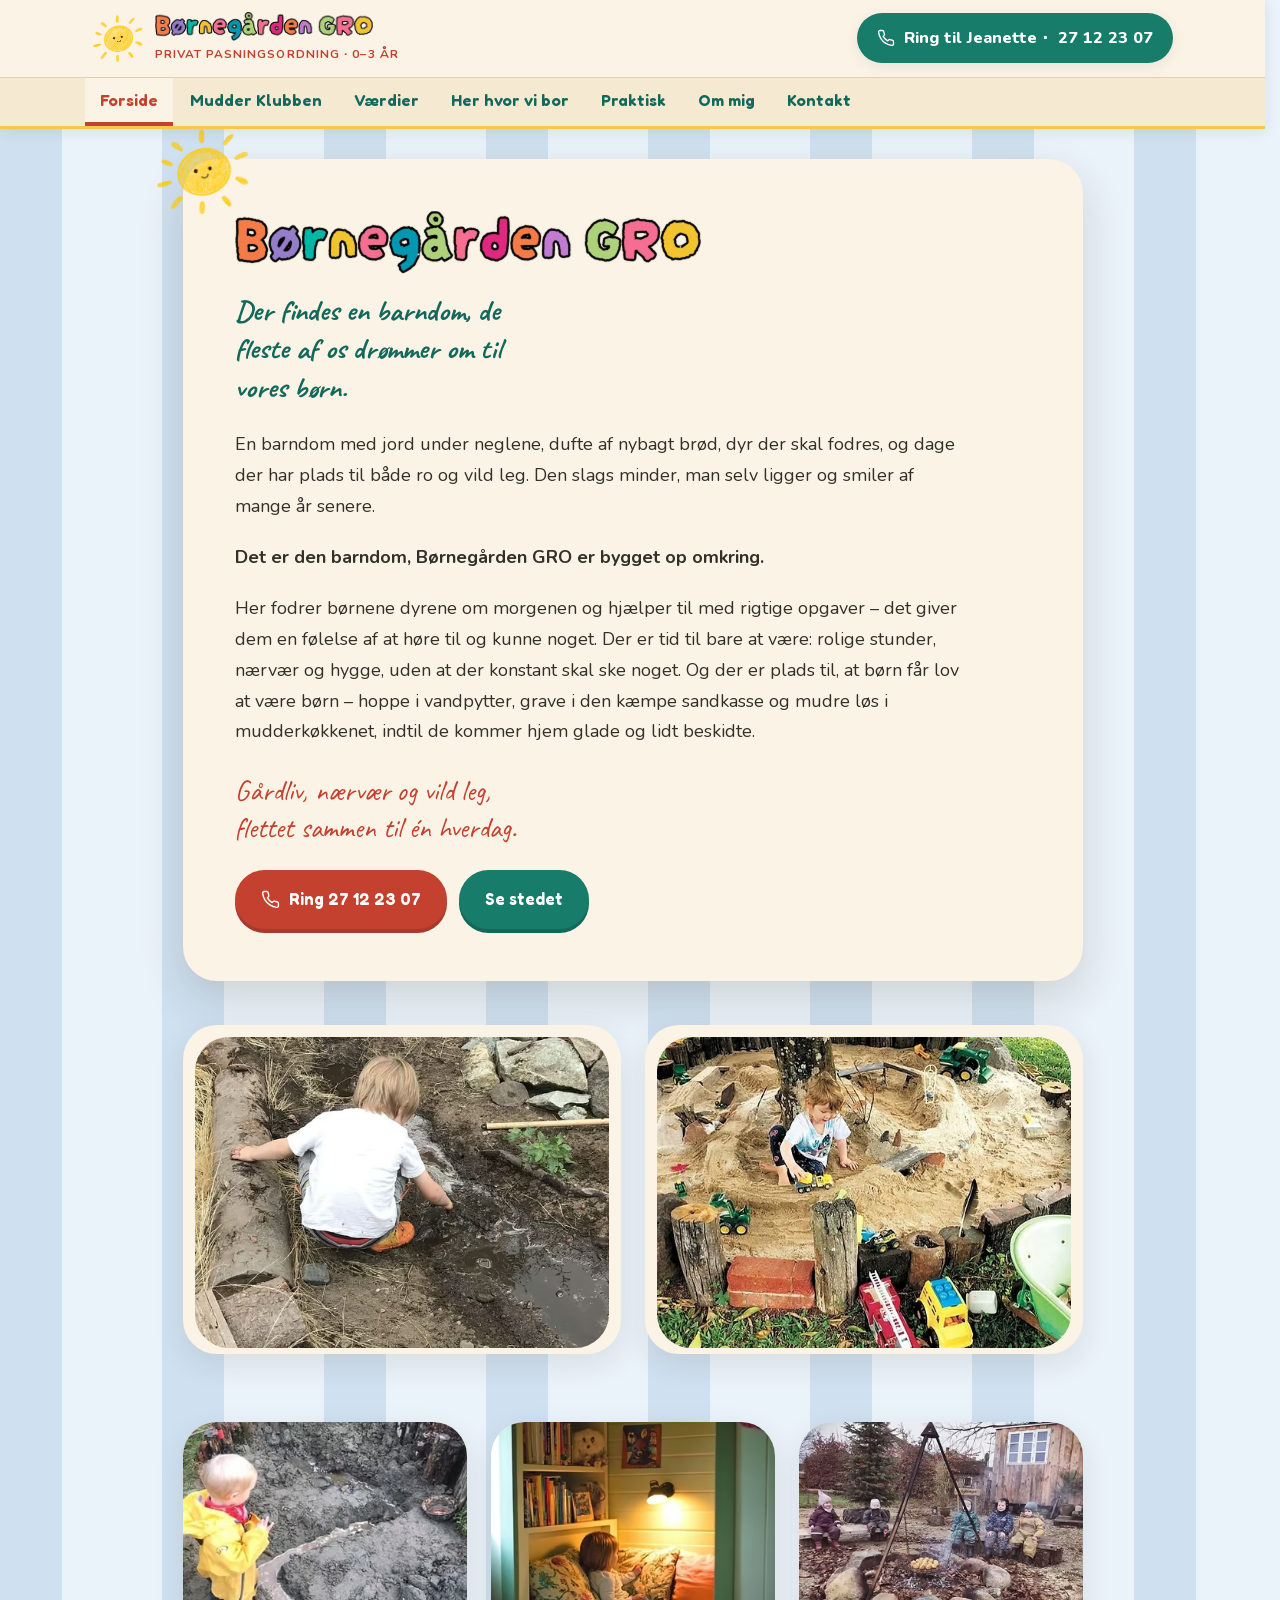
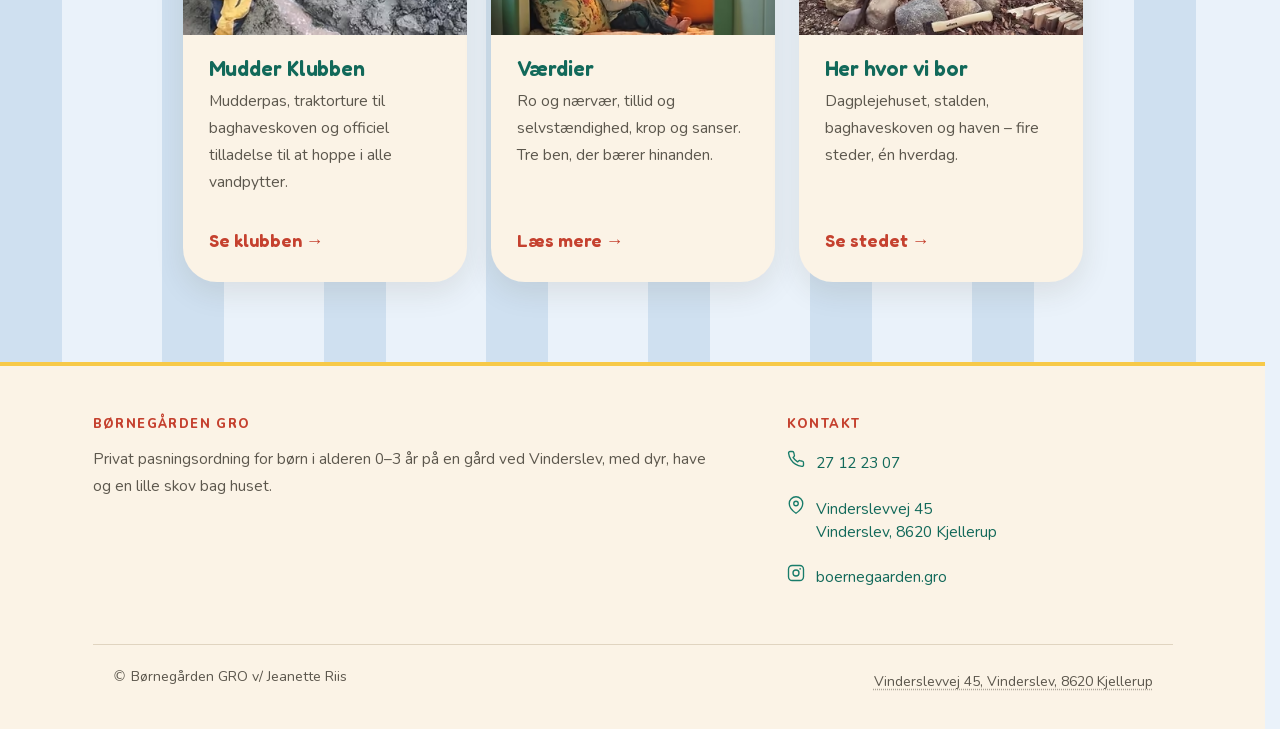
==== commit e4b6ca11: "s" ====
--- a/index.html
+++ b/index.html
@@ -13,8 +13,8 @@
 <link rel="canonical" href="https://www.boernegaardengro.dk/">
 <meta property="og:url" content="https://www.boernegaardengro.dk/">
 <meta property="og:image" content="https://www.boernegaardengro.dk/billeder/forside-vandloeb.jpg">
-<meta property="og:image:width" content="876">
-<meta property="og:image:height" content="657">
+<meta property="og:image:width" content="1080">
+<meta property="og:image:height" content="810">
 <meta property="og:image:alt" content="Barn der graver ved vandløbet i haven hos Børnegården GRO">
 <meta name="twitter:card" content="summary_large_image">
 <meta name="robots" content="index, follow, max-image-preview:large, max-snippet:-1">
@@ -108,8 +108,8 @@
 <section>
   <div class="wrap">
     <div class="galleri to forside-spalte">
-      <figure><picture><source type="image/avif" sizes="(max-width: 620px) 88vw, (max-width: 940px) 46vw, 438px" srcset="billeder/forside-vandloeb-1x.avif 540w, billeder/forside-vandloeb-15x.avif 810w, billeder/forside-vandloeb.avif 876w"><source type="image/webp" sizes="(max-width: 620px) 88vw, (max-width: 940px) 46vw, 438px" srcset="billeder/forside-vandloeb-1x.webp 540w, billeder/forside-vandloeb-15x.webp 810w, billeder/forside-vandloeb.webp 876w"><img src="billeder/forside-vandloeb.jpg" sizes="(max-width: 620px) 88vw, (max-width: 940px) 46vw, 438px" srcset="billeder/forside-vandloeb-1x.jpg 540w, billeder/forside-vandloeb-15x.jpg 810w, billeder/forside-vandloeb.jpg 876w" alt="Barn der graver ved vandløbet i haven" width="876" height="657" loading="lazy" decoding="async"></picture></figure>
-      <figure><picture><source type="image/avif" sizes="(max-width: 620px) 88vw, (max-width: 940px) 46vw, 438px" srcset="billeder/forside-sandkasse-1x.avif 540w, billeder/forside-sandkasse-15x.avif 800w, billeder/forside-sandkasse.avif 800w"><source type="image/webp" sizes="(max-width: 620px) 88vw, (max-width: 940px) 46vw, 438px" srcset="billeder/forside-sandkasse-1x.webp 540w, billeder/forside-sandkasse-15x.webp 800w, billeder/forside-sandkasse.webp 800w"><img src="billeder/forside-sandkasse.jpg" sizes="(max-width: 620px) 88vw, (max-width: 940px) 46vw, 438px" srcset="billeder/forside-sandkasse-1x.jpg 540w, billeder/forside-sandkasse-15x.jpg 800w, billeder/forside-sandkasse.jpg 800w" alt="Barn der leger i den kæmpe sandkasse omkring træet" width="800" height="600" loading="lazy" decoding="async"></picture></figure>
+      <figure><picture><source type="image/avif" sizes="(max-width: 620px) 88vw, (max-width: 940px) 46vw, 438px" srcset="billeder/forside-vandloeb-1x.avif 540w, billeder/forside-vandloeb-15x.avif 810w, billeder/forside-vandloeb.avif 1080w"><source type="image/webp" sizes="(max-width: 620px) 88vw, (max-width: 940px) 46vw, 438px" srcset="billeder/forside-vandloeb-1x.webp 540w, billeder/forside-vandloeb-15x.webp 810w, billeder/forside-vandloeb.webp 1080w"><img src="billeder/forside-vandloeb.jpg" sizes="(max-width: 620px) 88vw, (max-width: 940px) 46vw, 438px" srcset="billeder/forside-vandloeb-1x.jpg 540w, billeder/forside-vandloeb-15x.jpg 810w, billeder/forside-vandloeb.jpg 1080w" alt="Barn der graver ved vandløbet i haven" width="1080" height="810" loading="lazy" decoding="async"></picture></figure>
+      <figure><picture><source type="image/avif" sizes="(max-width: 620px) 88vw, (max-width: 940px) 46vw, 438px" srcset="billeder/forside-sandkasse-1x.avif 540w, billeder/forside-sandkasse-15x.avif 810w, billeder/forside-sandkasse.avif 1080w"><source type="image/webp" sizes="(max-width: 620px) 88vw, (max-width: 940px) 46vw, 438px" srcset="billeder/forside-sandkasse-1x.webp 540w, billeder/forside-sandkasse-15x.webp 810w, billeder/forside-sandkasse.webp 1080w"><img src="billeder/forside-sandkasse.jpg" sizes="(max-width: 620px) 88vw, (max-width: 940px) 46vw, 438px" srcset="billeder/forside-sandkasse-1x.jpg 540w, billeder/forside-sandkasse-15x.jpg 810w, billeder/forside-sandkasse.jpg 1080w" alt="Barn der leger i den kæmpe sandkasse omkring træet" width="1080" height="810" loading="lazy" decoding="async"></picture></figure>
     </div>
   </div>
 </section>
@@ -118,7 +118,7 @@
   <div class="wrap">
     <div class="genveje forside-spalte">
       <a class="genvej" href="mudderklubben.html">
-        <picture><source type="image/avif" sizes="(max-width: 620px) 88vw, (max-width: 900px) 34vw, 284px" srcset="billeder/kort-mudderklub-1x.avif 360w, billeder/kort-mudderklub-15x.avif 540w, billeder/kort-mudderklub.avif 648w"><source type="image/webp" sizes="(max-width: 620px) 88vw, (max-width: 900px) 34vw, 284px" srcset="billeder/kort-mudderklub-1x.webp 360w, billeder/kort-mudderklub-15x.webp 540w, billeder/kort-mudderklub.webp 648w"><img src="billeder/kort-mudderklub.jpg" sizes="(max-width: 620px) 88vw, (max-width: 900px) 34vw, 284px" srcset="billeder/kort-mudderklub-1x.jpg 360w, billeder/kort-mudderklub-15x.jpg 540w, billeder/kort-mudderklub.jpg 648w" alt="Barn i regntøj ved vandløbet i mudderet" width="648" height="486" loading="lazy" decoding="async"></picture>
+        <picture><source type="image/avif" sizes="(max-width: 620px) 88vw, (max-width: 900px) 34vw, 284px" srcset="billeder/kort-mudderklub-1x.avif 360w, billeder/kort-mudderklub-15x.avif 540w, billeder/kort-mudderklub.avif 720w"><source type="image/webp" sizes="(max-width: 620px) 88vw, (max-width: 900px) 34vw, 284px" srcset="billeder/kort-mudderklub-1x.webp 360w, billeder/kort-mudderklub-15x.webp 540w, billeder/kort-mudderklub.webp 720w"><img src="billeder/kort-mudderklub.jpg" sizes="(max-width: 620px) 88vw, (max-width: 900px) 34vw, 284px" srcset="billeder/kort-mudderklub-1x.jpg 360w, billeder/kort-mudderklub-15x.jpg 540w, billeder/kort-mudderklub.jpg 720w" alt="Barn i regntøj ved vandløbet i mudderet" width="720" height="540" loading="lazy" decoding="async"></picture>
         <div class="genvej-tekst">
           <h2>Mudder Klubben</h2>
           <p>Mudderpas, traktorture til baghaveskoven og officiel tilladelse til at hoppe i alle vandpytter.</p>
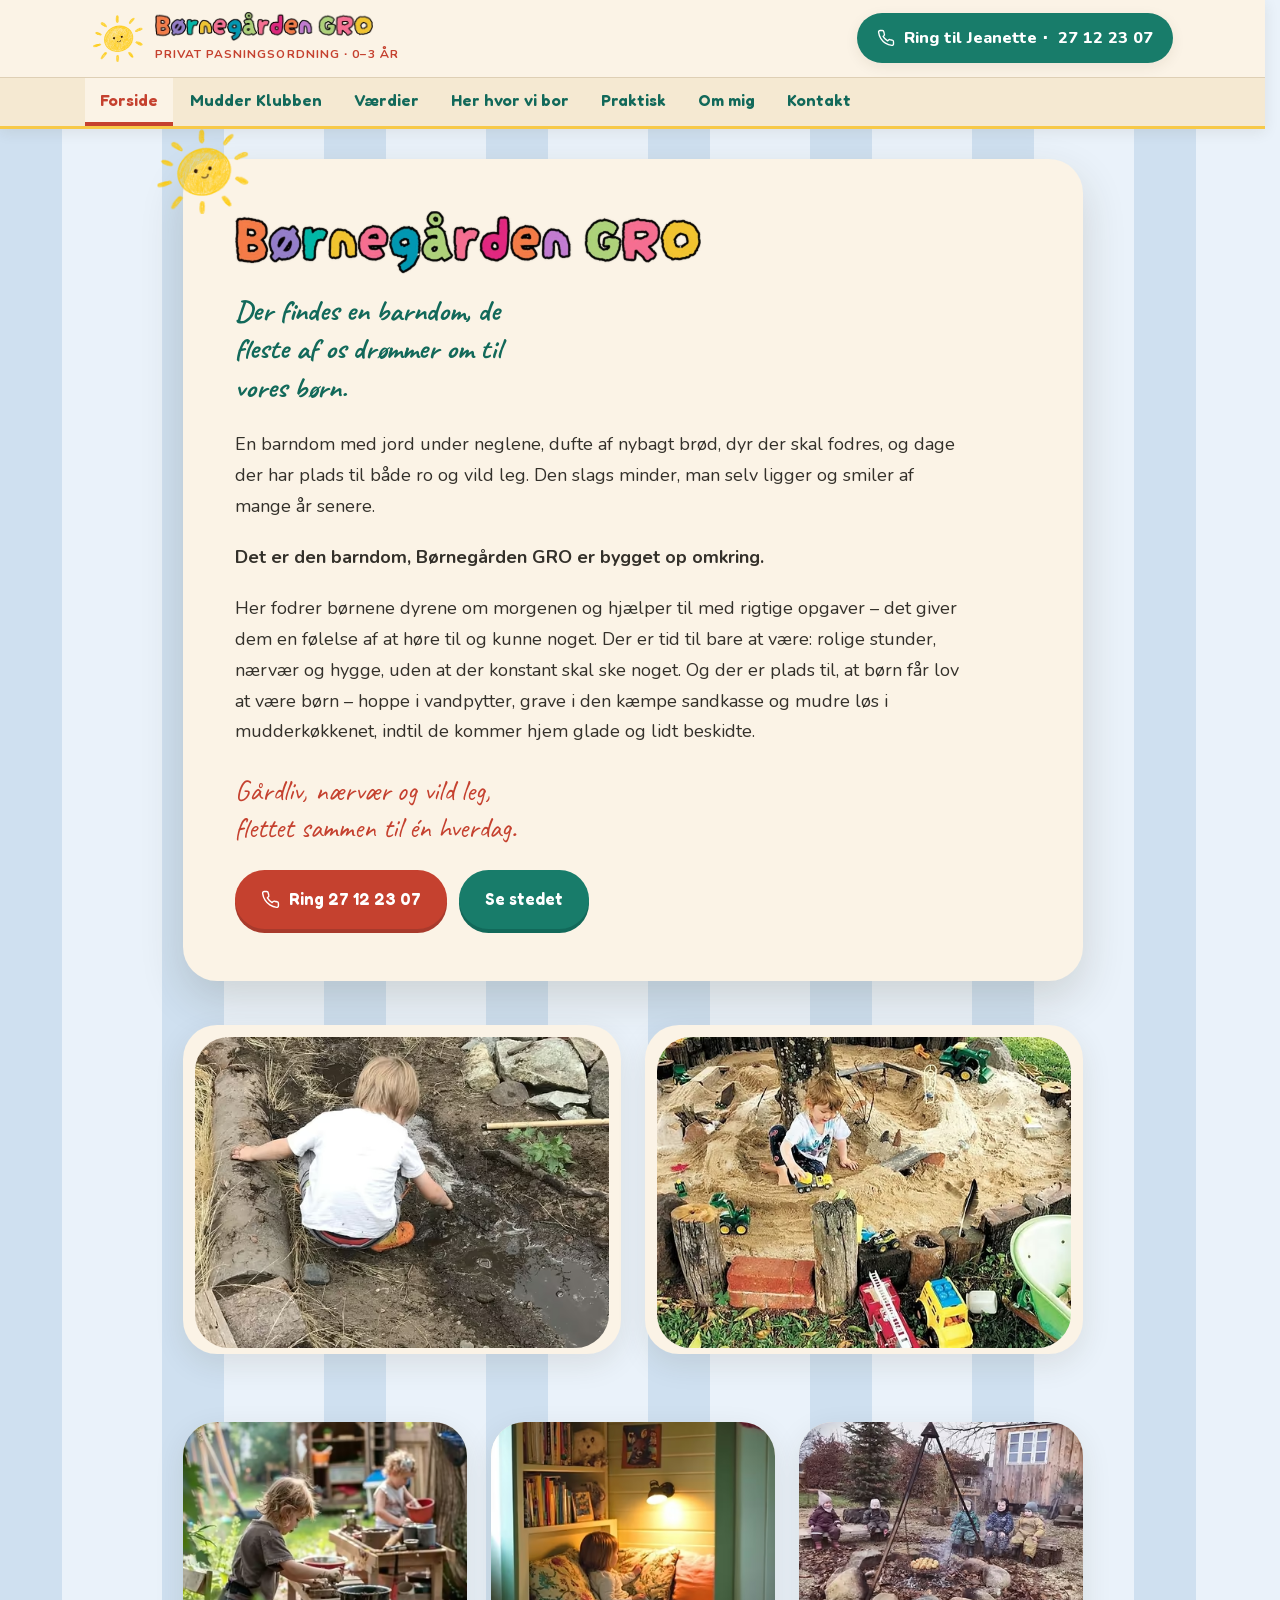
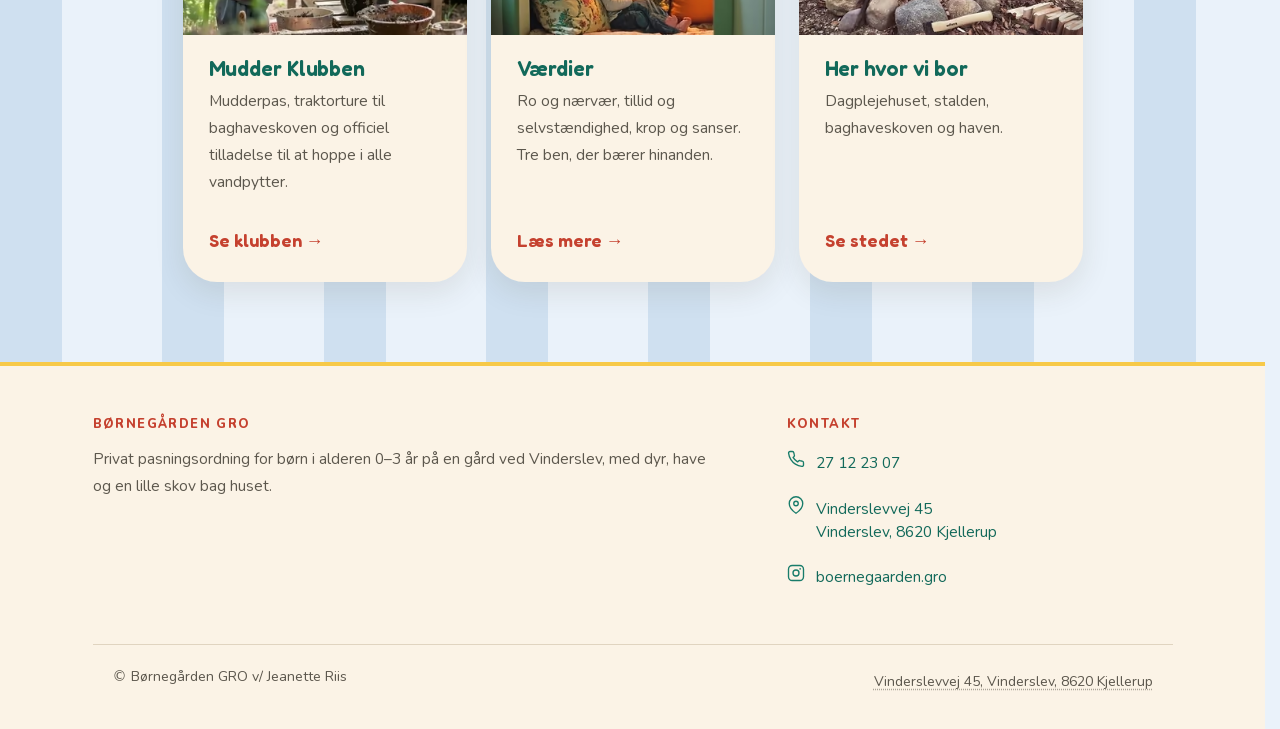
==== commit 56cb8144: "d" ====
--- a/index.html
+++ b/index.html
@@ -51,7 +51,7 @@
 <link rel="manifest" href="site.webmanifest">
 <meta name="theme-color" content="#fbf3e6">
 <meta name="apple-mobile-web-app-title" content="GRO">
-<script type="application/ld+json">{"@context":"https://schema.org","@graph":[{"@type":"ChildCare","@id":"https://www.boernegaardengro.dk/#virksomhed","name":"Børnegården GRO","alternateName":"Børnegården GRO – privat pasningsordning","description":"Privat pasningsordning for børn i alderen 0-3 år på en gård ved Vinderslev nord for Silkeborg. Dyr, have, egen lille skov og en hverdag med gårdliv, nærvær og vild leg.","url":"https://www.boernegaardengro.dk/","telephone":"+4527122307","image":"https://www.boernegaardengro.dk/billeder/forside-vandloeb.jpg","logo":{"@type":"ImageObject","url":"https://www.boernegaardengro.dk/logo-512.png","width":512,"height":512},"priceRange":"3.213 kr./md. i egenbetaling","address":{"@type":"PostalAddress","streetAddress":"Vinderslevvej 45","addressLocality":"Vinderslev","postalCode":"8620","addressRegion":"Kjellerup","addressCountry":"DK"},"geo":{"@type":"GeoCoordinates","latitude":56.25713,"longitude":9.43122},"hasMap":"https://www.google.com/maps/search/?api=1&query=56.25713,9.43122","areaServed":[{"@type":"Place","name":"Vinderslev"},{"@type":"Place","name":"Kjellerup"},{"@type":"Place","name":"Silkeborg Kommune"}],"sameAs":["https://www.instagram.com/boernegaarden.gro/"],"founder":{"@id":"https://www.boernegaardengro.dk/#jeanette"},"employee":{"@id":"https://www.boernegaardengro.dk/#jeanette"},"knowsLanguage":"da","currenciesAccepted":"DKK","audience":{"@type":"PeopleAudience","suggestedMinAge":0,"suggestedMaxAge":3},"makesOffer":{"@type":"Offer","name":"Fast pasningsplads, 0–3 år","priceCurrency":"DKK","price":"3213","priceSpecification":{"@type":"UnitPriceSpecification","price":"3213","priceCurrency":"DKK","unitText":"måned","description":"Egenbetaling efter kommunalt tilskud på 8.027 kr. fra Silkeborg Kommune."},"areaServed":{"@type":"Place","name":"Silkeborg Kommune"}}},{"@type":"Person","@id":"https://www.boernegaardengro.dk/#jeanette","name":"Jeanette Riis","jobTitle":"Privat børnepasser","description":"Driver Børnegården GRO i Vinderslev og har haft privat pasningsordning siden 2015.","url":"https://www.boernegaardengro.dk/om-mig.html","image":"https://www.boernegaardengro.dk/billeder/jeanette.jpg","worksFor":{"@id":"https://www.boernegaardengro.dk/#virksomhed"},"telephone":"+4527122307"},{"@type":"WebSite","@id":"https://www.boernegaardengro.dk/#hjemmeside","name":"Børnegården GRO","url":"https://www.boernegaardengro.dk/","inLanguage":"da-DK","publisher":{"@id":"https://www.boernegaardengro.dk/#virksomhed"}},{"@type":"WebPage","@id":"https://www.boernegaardengro.dk/","url":"https://www.boernegaardengro.dk/","name":"Børnegården GRO | Pasningsordning i Vinderslev ved Kjellerup","description":"Privat pasningsordning for børn på 0-3 år i Vinderslev ved Kjellerup. Gård med dyr, egen skov og stor have. 2 ledige pladser vinter 2026/2027. Ring 27 12 23 07.","inLanguage":"da-DK","isPartOf":{"@id":"https://www.boernegaardengro.dk/#hjemmeside"},"about":{"@id":"https://www.boernegaardengro.dk/#virksomhed"},"primaryImageOfPage":{"@type":"ImageObject","url":"https://www.boernegaardengro.dk/billeder/forside-vandloeb.jpg"}}]}</script>
+<script type="application/ld+json">{"@context":"https://schema.org","@graph":[{"@type":"ChildCare","@id":"https://www.boernegaardengro.dk/#virksomhed","name":"Børnegården GRO","alternateName":"Børnegården GRO – privat pasningsordning","description":"Privat pasningsordning for børn i alderen 0-3 år på en gård ved Vinderslev nord for Silkeborg. Dyr, have, egen lille skov og en hverdag med gårdliv, nærvær og vild leg.","url":"https://www.boernegaardengro.dk/","telephone":"+4527122307","image":"https://www.boernegaardengro.dk/billeder/forside-vandloeb.jpg","logo":{"@type":"ImageObject","url":"https://www.boernegaardengro.dk/logo-512.png","width":512,"height":512},"priceRange":"3.213 kr./md. i egenbetaling","address":{"@type":"PostalAddress","streetAddress":"Vinderslevvej 45","addressLocality":"Vinderslev","postalCode":"8620","addressRegion":"Kjellerup","addressCountry":"DK"},"geo":{"@type":"GeoCoordinates","latitude":56.25713,"longitude":9.43122},"hasMap":"https://www.google.com/maps/search/?api=1&query=56.25713,9.43122","areaServed":[{"@type":"Place","name":"Vinderslev"},{"@type":"Place","name":"Kjellerup"},{"@type":"Place","name":"Silkeborg Kommune"}],"sameAs":["https://www.instagram.com/boernegaarden.gro/"],"founder":{"@id":"https://www.boernegaardengro.dk/#jeanette"},"employee":{"@id":"https://www.boernegaardengro.dk/#jeanette"},"knowsLanguage":"da","currenciesAccepted":"DKK","audience":{"@type":"PeopleAudience","suggestedMinAge":0,"suggestedMaxAge":3},"makesOffer":{"@type":"Offer","name":"Fast pasningsplads, 0–3 år","priceCurrency":"DKK","price":"3213","priceSpecification":{"@type":"UnitPriceSpecification","price":"3213","priceCurrency":"DKK","unitText":"måned","description":"Egenbetaling efter kommunalt tilskud på 8.027 kr. fra Silkeborg Kommune."},"areaServed":{"@type":"Place","name":"Silkeborg Kommune"}}},{"@type":"Person","@id":"https://www.boernegaardengro.dk/#jeanette","name":"Jeanette Riis","jobTitle":"Privat børnepasser","description":"Driver Børnegården GRO i Vinderslev og har næsten 10 års erfaring med dagpleje og privat pasningsordning.","url":"https://www.boernegaardengro.dk/om-mig.html","image":"https://www.boernegaardengro.dk/billeder/jeanette.jpg","worksFor":{"@id":"https://www.boernegaardengro.dk/#virksomhed"},"telephone":"+4527122307"},{"@type":"WebSite","@id":"https://www.boernegaardengro.dk/#hjemmeside","name":"Børnegården GRO","url":"https://www.boernegaardengro.dk/","inLanguage":"da-DK","publisher":{"@id":"https://www.boernegaardengro.dk/#virksomhed"}},{"@type":"WebPage","@id":"https://www.boernegaardengro.dk/","url":"https://www.boernegaardengro.dk/","name":"Børnegården GRO | Pasningsordning i Vinderslev ved Kjellerup","description":"Privat pasningsordning for børn på 0-3 år i Vinderslev ved Kjellerup. Gård med dyr, egen skov og stor have. 2 ledige pladser vinter 2026/2027. Ring 27 12 23 07.","inLanguage":"da-DK","isPartOf":{"@id":"https://www.boernegaardengro.dk/#hjemmeside"},"about":{"@id":"https://www.boernegaardengro.dk/#virksomhed"},"primaryImageOfPage":{"@type":"ImageObject","url":"https://www.boernegaardengro.dk/billeder/forside-vandloeb.jpg"}}]}</script>
 </head>
 <body>
 <a class="spring-til" href="#indhold">Spring til indhold</a>
@@ -118,7 +118,7 @@
   <div class="wrap">
     <div class="genveje forside-spalte">
       <a class="genvej" href="mudderklubben.html">
-        <picture><source type="image/avif" sizes="(max-width: 620px) 88vw, (max-width: 900px) 34vw, 284px" srcset="billeder/kort-mudderklub-1x.avif 360w, billeder/kort-mudderklub-15x.avif 540w, billeder/kort-mudderklub.avif 720w"><source type="image/webp" sizes="(max-width: 620px) 88vw, (max-width: 900px) 34vw, 284px" srcset="billeder/kort-mudderklub-1x.webp 360w, billeder/kort-mudderklub-15x.webp 540w, billeder/kort-mudderklub.webp 720w"><img src="billeder/kort-mudderklub.jpg" sizes="(max-width: 620px) 88vw, (max-width: 900px) 34vw, 284px" srcset="billeder/kort-mudderklub-1x.jpg 360w, billeder/kort-mudderklub-15x.jpg 540w, billeder/kort-mudderklub.jpg 720w" alt="Barn i regntøj ved vandløbet i mudderet" width="720" height="540" loading="lazy" decoding="async"></picture>
+        <picture><source type="image/avif" sizes="(max-width: 620px) 88vw, (max-width: 900px) 34vw, 284px" srcset="billeder/kort-mudderklub-1x.avif 360w, billeder/kort-mudderklub-15x.avif 540w, billeder/kort-mudderklub.avif 720w"><source type="image/webp" sizes="(max-width: 620px) 88vw, (max-width: 900px) 34vw, 284px" srcset="billeder/kort-mudderklub-1x.webp 360w, billeder/kort-mudderklub-15x.webp 540w, billeder/kort-mudderklub.webp 720w"><img src="billeder/kort-mudderklub.jpg" sizes="(max-width: 620px) 88vw, (max-width: 900px) 34vw, 284px" srcset="billeder/kort-mudderklub-1x.jpg 360w, billeder/kort-mudderklub-15x.jpg 540w, billeder/kort-mudderklub.jpg 720w" alt="To børn der rører mudder i mudderkøkkenet" width="720" height="540" loading="lazy" decoding="async"></picture>
         <div class="genvej-tekst">
           <h2>Mudder Klubben</h2>
           <p>Mudderpas, traktorture til baghaveskoven og officiel tilladelse til at hoppe i alle vandpytter.</p>
@@ -137,7 +137,7 @@
         <picture><source type="image/avif" sizes="(max-width: 620px) 88vw, (max-width: 900px) 34vw, 284px" srcset="billeder/kort-sted-1x.avif 360w, billeder/kort-sted-15x.avif 540w, billeder/kort-sted.avif 720w"><source type="image/webp" sizes="(max-width: 620px) 88vw, (max-width: 900px) 34vw, 284px" srcset="billeder/kort-sted-1x.webp 360w, billeder/kort-sted-15x.webp 540w, billeder/kort-sted.webp 720w"><img src="billeder/kort-sted.jpg" sizes="(max-width: 620px) 88vw, (max-width: 900px) 34vw, 284px" srcset="billeder/kort-sted-1x.jpg 360w, billeder/kort-sted-15x.jpg 540w, billeder/kort-sted.jpg 720w" alt="Børn samlet omkring bålpladsen i haven" width="720" height="540" loading="lazy" decoding="async"></picture>
         <div class="genvej-tekst">
           <h2>Her hvor vi bor</h2>
-          <p>Dagplejehuset, stalden, baghaveskoven og haven &ndash; fire steder, én hverdag.</p>
+          <p>Dagplejehuset, stalden, baghaveskoven og haven.</p>
           <span class="pil">Se stedet &rarr;</span>
         </div>
       </a>
--- a/assets/style.min.css
+++ b/assets/style.min.css
@@ -1,2 +1,2 @@
 /* Genereret af byg.py – ret assets/style.css i stedet */
-:root{--stribe:#cfe0f0;--stribe-lys:#eaf2fa;--creme:#fbf3e6;--creme-dyb:#f5e9d2;--sol:#f7c948;--sol-kant:#e0a825;--sol-vask:#fdf1d6;--teal:#187c6a;--teal-dyb:#12695a;--teal-vask:#e4f1ed;--roed:#c5412f;--roed-dyb:#a83a2c;--blaek:#33302a;--blaek-blod:#5c574d;--kant:#e6dcc7;--r-lille:14px;--r:22px;--r-stor:34px;--skygge:0 10px 30px rgba(58,48,22,.10);--skygge-lav:0 4px 14px rgba(58,48,22,.08);--skygge-hoej:0 18px 44px rgba(58,48,22,.16)}@view-transition{navigation:auto}::view-transition-group(root){animation-duration:.3s}::view-transition-old(root){animation:.14s linear both toner-vaek}::view-transition-new(root){animation:.24s cubic-bezier(.2,.8,.3,1) .06s both toner-frem}@keyframes toner-vaek{to{opacity:0}}@keyframes toner-frem{from{opacity:0;transform:translateY(8px)}to{opacity:1;transform:none}}header.top{view-transition-name:sidehoved}footer{view-transition-name:sidefod}::view-transition-group(sidehoved),::view-transition-group(sidefod){animation-duration:.2s}.logo .sol{view-transition-name:logo-sol}nav.faner a[aria-current="page"]::after{content:"";position:absolute;left:0;right:0;bottom:-4px;height:4px;background:var(--roed);view-transition-name:fane-streg}nav.faner a{position:relative}nav.faner a[aria-current="page"]{border-bottom-color:transparent}::view-transition-group(fane-streg){animation-duration:.3s;animation-timing-function:cubic-bezier(.3,.9,.3,1)}@supports not (view-transition-name:none){main{animation:.24s cubic-bezier(.2,.8,.3,1) both toner-frem}}main.side-gaar-ud{animation:.14s linear both toner-vaek}main.side-kommer-ind{animation:.24s cubic-bezier(.2,.8,.3,1) both toner-frem}@font-face{font-family:"Nunito";src:url("skrifter/nunito.woff2") format("woff2-variations"),url("skrifter/nunito.woff2") format("woff2");font-weight:200 1000;font-style:normal;font-display:swap}@font-face{font-family:"Fredoka";src:url("skrifter/fredoka.woff2") format("woff2-variations"),url("skrifter/fredoka.woff2") format("woff2");font-weight:300 700;font-style:normal;font-display:swap}@font-face{font-family:"Caveat";src:url("skrifter/caveat.woff2") format("woff2-variations"),url("skrifter/caveat.woff2") format("woff2");font-weight:400 700;font-style:normal;font-display:swap}@font-face{font-family:"Nunito-reserve";src:local("Helvetica Neue"),local("Segoe UI"),local("Arial");size-adjust:99%;ascent-override:101%;descent-override:35%;line-gap-override:0%}@font-face{font-family:"Fredoka-reserve";src:local("Avenir Next"),local("Segoe UI"),local("Arial");size-adjust:112%;ascent-override:87%;descent-override:21%;line-gap-override:0%}@font-face{font-family:"Caveat-reserve";src:local("Bradley Hand"),local("Segoe Script"),local("Comic Sans MS"),local("Arial");size-adjust:82%;ascent-override:117%;descent-override:37%;line-gap-override:0%}*{box-sizing:border-box}html{scroll-behavior:smooth;-webkit-text-size-adjust:100%;scroll-padding-top:140px;scrollbar-gutter:stable;background:var(--stribe-lys)}body{margin:0;overflow-x:hidden;font-family:"Nunito","Nunito-reserve",system-ui,-apple-system,sans-serif;font-size:18px;line-height:1.72;color:var(--blaek);background:repeating-linear-gradient( 90deg,var(--stribe) 0px,var(--stribe) 62px,var(--stribe-lys) 62px,var(--stribe-lys) 162px );-webkit-font-smoothing:antialiased}img{max-width:100%;height:auto;display:block}a{color:var(--teal-dyb)}picture.sol,picture.sol-hjoerne,picture.sol-pas,picture.logo-tegning{display:block}.sol>img,.sol-hjoerne>img,.sol-pas>img,.logo-tegning>img{width:100%;height:auto}h1,h2,h3,h4{font-family:"Fredoka","Fredoka-reserve","Nunito",system-ui,sans-serif;color:var(--teal-dyb);line-height:1.2;margin:0 0 .5em;font-weight:600;letter-spacing:-.005em}h1{font-size:clamp(1.95rem,5.4vw,3.15rem)}h2{font-size:clamp(1.5rem,3.3vw,2.15rem)}h3{font-size:clamp(1.15rem,2.1vw,1.38rem)}h4{font-size:1.04rem}p{margin:0 0 1.1em}p:last-child{margin-bottom:0}.wrap{max-width:1120px;margin:0 auto;padding:0 20px}.prose{max-width:65ch}.prose.midt{margin-inline:auto}.stor-tekst{font-size:1.12rem}.daempet{color:var(--blaek-blod)}.haand{font-family:"Caveat","Caveat-reserve",cursive;font-size:1.35em;line-height:1.35}.skjul{position:absolute;width:1px;height:1px;overflow:hidden;clip:rect(0 0 0 0);white-space:nowrap}.spring-til{position:absolute;left:-9999px;background:var(--teal-dyb);color:#fff;padding:10px 16px;border-radius:0 0 10px 0;z-index:100}.spring-til:focus{left:0;top:0}a:focus-visible,button:focus-visible{outline:3px solid var(--sol-kant);outline-offset:3px;border-radius:4px}.top{position:sticky;top:0;z-index:50;background:var(--creme);border-bottom:3px solid var(--sol);box-shadow:0 3px 14px rgba(58,48,22,.09)}.top-inder{max-width:1120px;margin:0 auto;padding:12px 20px;display:flex;align-items:center;justify-content:space-between;gap:16px;flex-wrap:wrap}.logo{display:flex;align-items:center;gap:12px;text-decoration:none}.logo .sol{flex:0 0 auto;width:50px}.logo-navn{display:block;width:218px;max-width:100%}.logo-under{display:block;font-family:"Nunito","Nunito-reserve",sans-serif;font-weight:700;font-size:.74rem;letter-spacing:.09em;text-transform:uppercase;color:var(--roed);margin-top:3px}.top-ring{display:inline-flex;align-items:center;gap:9px;background:var(--teal);color:#fff;text-decoration:none;font-weight:800;font-size:1.02rem;padding:11px 20px;border-radius:999px;box-shadow:var(--skygge-lav);transition:transform .12s ease,background .12s ease}@media (hover:hover){.top-ring:hover{background:var(--teal-dyb);transform:translateY(-1px)}}.top-ring svg{width:18px;height:18px}nav.faner{background:var(--creme-dyb);border-top:1px solid rgba(160,140,105,.28);position:relative}nav.faner ul{max-width:1120px;margin:0 auto;padding:0 12px;list-style:none;display:flex;flex-wrap:wrap;gap:2px}nav.faner a{display:flex;align-items:center;min-height:48px;padding:0 15px;font-family:"Fredoka","Fredoka-reserve",sans-serif;font-weight:600;font-size:1.02rem;color:var(--teal-dyb);text-decoration:none;border-bottom:4px solid transparent;transition:background .12s ease,border-color .12s ease}@media (max-width:900px){nav.faner ul{justify-content:center;gap:0}nav.faner a{padding:0 11px;font-size:.96rem}}@media (hover:hover){nav.faner a:hover{background:rgba(255,255,255,.6)}}nav.faner a[aria-current="page"]{background:var(--creme);border-bottom-color:var(--roed);color:var(--roed)}@supports (animation-timeline:view()){@media (prefers-reduced-motion:no-preference){.kort,.blok,.pladser,.citat,.pas,.genvej,.kontaktveje li,.galleri figure{animation:toner-op linear both;animation-timeline:view();animation-range:entry 5% cover 22%}@keyframes toner-op{from{opacity:0;transform:translateY(26px)}to{opacity:1;transform:none}}}}.kort{background:var(--creme);border-radius:var(--r-stor);box-shadow:var(--skygge);padding:clamp(26px,5vw,58px);margin:0 0 34px}.kort.smal{max-width:800px;margin-inline:auto}.kort>p,.kort>ul:not(.fordele):not(.saesoner):not(.stempler):not(.kontaktveje),.kort>ol,.pas>p,.kort .fakta p{max-width:72ch}.kort.midtstil>p{margin-inline:auto}.kort.fremhaevet{border-top:5px solid var(--sol)}.kort.flad{margin:0}.kort.midtstil{text-align:center}.kort.kortkort{padding:0;overflow:hidden}.nulmargen{margin:0 !important}.luft-over{margin-top:1.5em}.knapper.midt{justify-content:center}section{padding:34px 0}section:first-of-type{padding-top:30px}.hero{padding:40px 0 10px}.hero-grid{display:grid;grid-template-columns:1.05fr .95fr;gap:34px;align-items:center}.hero-kort{background:var(--creme);border-radius:var(--r-stor);box-shadow:var(--skygge-hoej);padding:clamp(28px,4.2vw,52px);position:relative}.hero-kort .sol-hjoerne{position:absolute;top:-30px;left:-26px;width:92px}.hero-kort h1{margin-top:6px}.forside-spalte{max-width:900px;margin-inline:auto}.hero-bred{max-width:900px;margin-inline:auto}.hero-bred p{max-width:66ch}.hero-bred h1{margin:0 0 18px}.logo-tegning{width:min(100%,466px)}.forord{font-family:"Caveat","Caveat-reserve",cursive;font-size:1.85rem;line-height:1.3;font-weight:700;color:var(--teal-dyb);margin:0 0 22px;max-width:34ch}.hero-kort .forord{max-width:24ch}.sidehoved .forord{margin-bottom:0;max-width:40ch}.hero-kort .under{font-family:"Caveat","Caveat-reserve",cursive;font-size:1.75rem;line-height:1.3;color:var(--roed);margin:26px 0 22px}.knapper{display:flex;flex-wrap:wrap;gap:12px;margin-top:24px}.knap{display:inline-flex;align-items:center;gap:9px;font-family:"Fredoka","Fredoka-reserve",sans-serif;font-weight:600;font-size:1.05rem;padding:13px 24px;border-radius:999px;text-decoration:none;border:2px solid transparent;cursor:pointer;transition:transform .12s ease,background .12s ease,box-shadow .12s ease}.knap{min-height:48px}@media (hover:hover){.knap:hover{transform:translateY(-2px)}}.knap svg{width:19px;height:19px}.knap-primaer{background:var(--roed);color:#fff;box-shadow:0 4px 0 var(--roed-dyb)}.knap-primaer:hover{background:var(--roed-dyb);box-shadow:0 6px 0 var(--roed-dyb)}.knap-sekundaer{background:var(--teal);color:#fff;box-shadow:0 4px 0 var(--teal-dyb)}.knap-sekundaer:hover{background:var(--teal-dyb);box-shadow:0 6px 0 var(--teal-dyb)}.knap-blank{background:transparent;color:var(--teal-dyb);border-color:var(--teal)}.knap-blank:hover{background:var(--teal-vask)}.pladser{background:var(--creme);border-radius:var(--r-stor);border-top:5px solid var(--sol);box-shadow:var(--skygge);padding:clamp(26px,4vw,46px);text-align:center}.pladser h2{margin-bottom:.35em}.pladser-liste{list-style:none;margin:22px 0 0;padding:0;display:flex;flex-wrap:wrap;gap:16px;justify-content:center}.pladser-liste li{background:#fff;border-radius:var(--r);padding:20px 30px;min-width:220px;box-shadow:var(--skygge-lav)}.pladser-tal{display:block;font-family:"Fredoka","Fredoka-reserve",sans-serif;font-weight:700;font-size:2.6rem;line-height:1;color:var(--roed)}.pladser-hvornaar{display:block;font-weight:700;margin-top:6px}.genveje{display:grid;grid-template-columns:repeat(3,1fr);gap:24px}.genvej{background:var(--creme);border-radius:var(--r-stor);box-shadow:var(--skygge);overflow:hidden;text-decoration:none;color:inherit;display:flex;flex-direction:column;transition:transform .14s ease,box-shadow .14s ease}@media (hover:hover){.genvej:hover{transform:translateY(-4px);box-shadow:var(--skygge-hoej)}}.genvej img{width:100%;aspect-ratio:4/3;object-fit:cover}.genvej-tekst{padding:22px 26px 26px;display:flex;flex-direction:column;flex:1}.genvej-tekst .pil{margin-top:auto;padding-top:12px}.genvej h2{margin-bottom:.3em;font-size:1.3rem}.genvej p{font-size:.98rem;color:var(--blaek-blod)}.genvej .pil{font-family:"Fredoka","Fredoka-reserve",sans-serif;font-weight:600;color:var(--roed);display:block}.sidehoved{background:var(--creme);border-radius:var(--r-stor);box-shadow:var(--skygge-hoej);padding:clamp(30px,4.5vw,56px);margin:52px 0 0;position:relative}.sidehoved .sol-hjoerne{position:absolute;top:-32px;left:-26px;width:88px}@media (max-width:1180px){.hero-kort .sol-hjoerne{left:-8px}.sidehoved .sol-hjoerne{left:-8px;top:-34px}.sidehoved{padding-top:66px}}.sidehoved .manchet{font-size:1.2rem;color:var(--blaek-blod);max-width:60ch;margin-bottom:0}.h1-dis{font-size:1.15rem;letter-spacing:.1em;text-transform:uppercase;color:var(--roed);margin:0;font-family:"Nunito","Nunito-reserve",sans-serif;font-weight:800}.sidehoved-lav{display:flex;align-items:center;gap:clamp(14px,2vw,22px);padding:clamp(18px,2.4vw,26px) clamp(24px,3.4vw,40px)}.sidehoved-lav h1{margin:0}.sol-titel{flex:0 0 auto;width:clamp(48px,5vw,66px)}.sidehoved-smal{max-width:800px;margin-inline:auto}.kort>.portraet-plads,.kort>.lys-knap.portraet-plads{float:right;width:300px;max-width:42%;margin:4px 0 20px 28px;shape-outside:margin-box}.lys-knap.portraet-plads>picture{display:block;width:100%}.portraet-plads img{border-radius:var(--r);box-shadow:var(--skygge)}@media (max-width:620px){.kort>.portraet-plads,.kort>.lys-knap.portraet-plads{float:none;width:100%;max-width:100%;margin:0 0 22px}}.brodkrumme{font-size:.82rem;font-weight:800;letter-spacing:.1em;text-transform:uppercase;color:var(--roed);margin-bottom:10px}.blok{display:grid;grid-template-columns:1fr 1fr;gap:clamp(26px,4vw,54px);align-items:center;background:var(--creme);border-radius:var(--r-stor);box-shadow:var(--skygge);overflow:hidden;margin-bottom:30px}.blok-billede{height:100%;min-height:320px}.blok-billede img{width:100%;height:100%;object-fit:cover}.blok-tekst{padding:clamp(26px,3.6vw,48px);padding-left:0}.blok.vendt .blok-billede{order:2}.blok.vendt .blok-tekst{order:1;padding-left:clamp(26px,3.6vw,48px);padding-right:0}.blok-tekst .prose{max-width:46ch}.karrusel{position:relative;height:100%}.karrusel-spor{display:flex;height:100%;overflow-x:auto;scroll-snap-type:x mandatory;scroll-behavior:smooth;-webkit-overflow-scrolling:touch;scrollbar-width:none;overscroll-behavior-x:contain}.karrusel-spor::-webkit-scrollbar{display:none}.karrusel-spor:focus-visible{outline:3px solid var(--sol-kant);outline-offset:-3px}.karrusel-billede{flex:0 0 100%;scroll-snap-align:center;scroll-snap-stop:always;min-width:0}.karrusel-billede img{width:100%;height:100%;object-fit:cover}.karrusel-pil{position:absolute;top:50%;transform:translateY(-50%);width:44px;height:44px;border-radius:50%;border:0;cursor:pointer;background:rgba(255,253,248,.94);color:var(--teal-dyb);box-shadow:0 4px 16px rgba(40,32,12,.28);display:grid;place-items:center;opacity:0;transition:opacity .25s ease,transform .18s ease,background .18s ease;z-index:2}.karrusel-pil svg{width:20px;height:20px}.karrusel-forrige{left:14px}.karrusel-naeste{right:14px}.karrusel-pil:disabled{opacity:0 !important;pointer-events:none}@media (hover:hover){.karrusel:hover .karrusel-pil{opacity:1}.karrusel-pil:hover{background:#fff;transform:translateY(-50%) scale(1.08)}}.karrusel-pil:focus-visible{opacity:1}.karrusel-bund{position:absolute;left:0;right:0;bottom:0;display:flex;align-items:center;justify-content:center;gap:9px;padding:34px 16px 16px;background:linear-gradient(to top,rgba(28,22,8,.42),transparent);pointer-events:none;z-index:2}.karrusel-prikker{display:flex;gap:8px;pointer-events:auto}.karrusel-prik{width:9px;height:9px;padding:0;border:0;border-radius:50%;cursor:pointer;background:rgba(255,255,255,.55);transition:background .3s ease,transform .3s cubic-bezier(.34,1.56,.64,1),width .3s ease}.karrusel-prik.er-aktiv{background:#fff;width:24px;border-radius:999px;transform:scale(1.05)}.karrusel-prik::after{content:"";position:absolute;width:34px;height:34px;margin:-12px 0 0 -12px}.karrusel-prikker{position:relative}.karrusel-prik{position:relative}.karrusel-tael{position:absolute;top:14px;right:14px;background:rgba(28,22,8,.55);color:#fff;font-size:.8rem;font-weight:700;padding:4px 11px;border-radius:999px;letter-spacing:.03em;z-index:2;background:rgba(28,22,8,.72)}.karrusel:not(.karrusel-klar) .karrusel-pil,.karrusel:not(.karrusel-klar) .karrusel-bund{display:none}@media (prefers-reduced-motion:reduce){.karrusel-spor{scroll-behavior:auto}}.galleri{display:grid;grid-template-columns:repeat(3,1fr);gap:24px}.galleri.to{grid-template-columns:repeat(2,1fr)}.galleri.en{grid-template-columns:1fr}.galleri.en img{aspect-ratio:16/9}.galleri figure{background:var(--creme);border-radius:var(--r-stor);box-shadow:var(--skygge);padding:12px 12px 6px;margin:0}.galleri img{width:100%;aspect-ratio:4/3;object-fit:cover;border-radius:var(--r-lille)}.galleri.hoej img{aspect-ratio:4/5}figure{margin:0}figure img{border-radius:var(--r)}figcaption{font-family:"Caveat","Caveat-reserve",cursive;font-size:1.2rem;color:var(--blaek-blod);margin-top:8px;text-align:center}.pas{background:var(--creme);border-radius:var(--r-stor);box-shadow:var(--skygge);border-top:5px solid var(--sol);padding:clamp(24px,3.6vw,42px)}.pas-hoved{display:flex;align-items:center;gap:16px;flex-wrap:wrap;border-bottom:3px dashed rgba(120,100,60,.35);padding-bottom:18px;margin-bottom:24px}.pas-hoved h3{margin:0}.pas-hoved .sol-pas{flex:0 0 auto;width:54px}.pas-maerke{background:var(--roed);color:#fff;font-family:"Fredoka","Fredoka-reserve",sans-serif;font-weight:700;font-size:.82rem;letter-spacing:.1em;text-transform:uppercase;padding:6px 14px;border-radius:999px}.stempler{list-style:none;margin:0;padding:0;display:grid;grid-template-columns:repeat(auto-fill,minmax(280px,1fr));gap:13px}.stempler li{background:#fffdf8;border:2px dashed var(--kant);border-radius:16px;padding:14px 16px;display:flex;align-items:center;gap:14px;font-size:.97rem;line-height:1.4;font-weight:600}.stempel-ikon{flex:0 0 auto;width:46px;height:46px;border-radius:50%;display:grid;place-items:center;color:var(--teal-dyb);background:var(--teal-vask);border:2px solid var(--teal);transform:rotate(-6deg)}.stempel-ikon svg{width:25px;height:25px}.stempler li:nth-child(3n) .stempel-ikon{transform:rotate(5deg)}.stempler li:nth-child(3n+1) .stempel-ikon{transform:rotate(-3deg)}.stempler li:nth-child(4n) .stempel-ikon{color:var(--roed-dyb);background:#fbeae6;border-color:var(--roed)}.stempler li:nth-child(5n) .stempel-ikon{color:#8a6a12;background:var(--sol-vask);border-color:var(--sol-kant)}.stempel-tekst{min-width:0}.stempel-tekst span{display:block;font-weight:400;font-size:.86rem;color:var(--blaek-blod)}.fordele{list-style:none;margin:0;padding:0;display:grid;gap:14px}.fordele li{background:#fffdf8;border-radius:var(--r);padding:18px 22px;display:flex;align-items:flex-start;gap:16px;box-shadow:var(--skygge-lav)}.fordel-ikon{flex:0 0 auto;width:44px;height:44px;border-radius:50%;display:grid;place-items:center;color:var(--teal-dyb);background:var(--teal-vask);border:2px solid var(--teal)}.fordel-ikon svg{width:24px;height:24px}.fordel-tekst{min-width:0;padding-top:1px}.fordele strong{color:var(--teal-dyb)}.saesoner{list-style:none;margin:0;padding:0;display:grid;grid-template-columns:repeat(3,1fr);gap:16px}.saesoner li{display:flex;align-items:flex-start;gap:14px;background:#fffdf8;border-radius:var(--r);padding:16px 18px;box-shadow:var(--skygge-lav)}.saeson-ikon{flex:0 0 auto;width:44px;height:44px;border-radius:50%;display:grid;place-items:center;border:2px solid currentColor}.saeson-ikon svg{width:24px;height:24px}.saeson-tekst{min-width:0;font-size:.97rem;line-height:1.5}.saeson-tekst strong{display:block;font-family:"Fredoka","Fredoka-reserve",sans-serif;font-weight:600;font-size:1.12rem;line-height:1.2;margin-bottom:2px;color:var(--teal-dyb)}.saeson-sommer .saeson-ikon{color:var(--sol-kant);background:var(--sol-vask)}.saeson-vinter .saeson-ikon{color:#4d7ea8;background:#e8f1f9}.saeson-foraar .saeson-ikon{color:var(--teal);background:var(--teal-vask)}.liste{list-style:none;margin:0 0 1.2em;padding:0}.liste li{padding:8px 0 8px 30px;position:relative;border-bottom:1px solid rgba(160,140,105,.2)}.liste li:last-child{border-bottom:0}.liste li::before{content:"";position:absolute;left:6px;top:19px;width:9px;height:9px;border-radius:50%;background:var(--teal)}.vaerdi-nr{display:inline-flex;align-items:center;justify-content:center;width:46px;height:46px;border-radius:50%;background:var(--sol);border:3px solid var(--sol-kant);font-family:"Fredoka","Fredoka-reserve",sans-serif;font-weight:700;font-size:1.3rem;color:var(--blaek);margin-bottom:14px}.fakta{background:#fffdf8;border-radius:var(--r);border-left:5px solid var(--sol);padding:24px 28px;margin:0 0 22px;box-shadow:var(--skygge-lav)}.beloeb{display:flex;justify-content:space-between;align-items:baseline;gap:16px;padding:14px 0;border-bottom:1px solid rgba(160,140,105,.25)}.beloeb:last-of-type{border-bottom:0}.beloeb.sum{border-top:3px solid var(--sol-kant);border-bottom:0;margin-top:6px;padding-top:18px}.beloeb dt{font-weight:700}.beloeb dd{margin:0;font-family:"Fredoka","Fredoka-reserve",sans-serif;font-weight:700;font-size:1.4rem;color:var(--teal-dyb);white-space:nowrap}.beloeb.sum dd{font-size:1.85rem;color:var(--roed)}dl{margin:0;max-width:640px}.kort.midtstil dl{margin-inline:auto}.kontaktveje{list-style:none;margin:0;padding:0;display:grid;grid-template-columns:repeat(3,1fr);gap:24px}.kontaktveje a{display:flex;flex-direction:column;align-items:center;justify-content:flex-start;height:100%;text-align:center;text-decoration:none;color:inherit;background:var(--creme);border-radius:var(--r-stor);box-shadow:var(--skygge);padding:34px 24px 30px;transition:transform .14s ease,box-shadow .14s ease}@media (hover:hover){.kontaktveje a:hover{transform:translateY(-4px);box-shadow:var(--skygge-hoej)}}.kontaktvej-ikon{width:60px;height:60px;border-radius:50%;display:grid;place-items:center;background:var(--teal);color:#fff;margin-bottom:16px}.kontaktvej-ikon svg{width:28px;height:28px}.kontaktvej-navn{font-size:.78rem;font-weight:800;letter-spacing:.12em;text-transform:uppercase;color:var(--roed);margin-bottom:6px}.kontaktvej-vaerdi{font-family:"Fredoka","Fredoka-reserve",sans-serif;font-weight:700;font-size:1.5rem;line-height:1.15;color:var(--teal-dyb);overflow-wrap:anywhere}.kontaktvej-note{font-size:.93rem;color:var(--blaek-blod);margin-top:8px;line-height:1.45}.kontakt-grid{display:grid;grid-template-columns:1fr 1.05fr;gap:30px}.kontakt-grid h2{font-size:clamp(1.45rem,2.3vw,1.8rem)}.kontakt-liste{list-style:none;margin:0;padding:0}.kontakt-liste li{display:flex;gap:16px;align-items:flex-start;padding:18px 0;border-bottom:1px solid rgba(160,140,105,.25)}.kontakt-liste li:last-child{border-bottom:0}.kontakt-liste svg{width:24px;height:24px;flex:0 0 auto;color:var(--teal);margin-top:4px}.kontakt-liste strong{display:block;font-size:.84rem;letter-spacing:.09em;text-transform:uppercase;color:var(--blaek-blod)}.kontakt-liste a{font-size:1.15rem;font-weight:700;text-decoration:none}.kontakt-liste a:hover{text-decoration:underline}.kort-boks{border-radius:var(--r);overflow:hidden;box-shadow:var(--skygge-lav);border:1px solid var(--kant);background:var(--creme-dyb);line-height:0}.kort-boks iframe{width:100%;height:360px;border:0;display:block}.kort-adresse{padding:22px clamp(22px,3vw,34px);display:flex;gap:16px;flex-wrap:wrap;align-items:center;justify-content:space-between}.pakkeliste{display:grid;grid-template-columns:repeat(2,1fr);gap:24px}.felt{margin-bottom:18px}.felt label{display:block;font-weight:700;margin-bottom:6px}.felt input,.felt textarea{width:100%;font:inherit;font-size:1rem;padding:13px 16px;border-radius:var(--r-lille);border:2px solid var(--kant);background:#fffdf8;color:var(--blaek)}.felt input:focus,.felt textarea:focus{outline:3px solid var(--sol);border-color:var(--sol-kant)}.felt textarea{min-height:140px;resize:vertical}.felt-hjaelp{font-size:.9rem;color:var(--blaek-blod);margin-top:6px}.citat{background:var(--creme);border-radius:var(--r-stor);box-shadow:var(--skygge);max-width:800px;margin-inline:auto;padding:clamp(30px,4vw,52px);text-align:center;font-family:"Fredoka","Fredoka-reserve",sans-serif;font-size:clamp(1.25rem,2.6vw,1.7rem);line-height:1.4;color:var(--teal-dyb)}.citat::before{content:"";display:block;width:56px;height:4px;border-radius:2px;background:var(--sol);margin:0 auto 22px}footer{background:var(--creme);border-top:4px solid var(--sol);margin-top:46px;padding:50px 0 30px}.footer-grid{display:grid;grid-template-columns:1.6fr 1fr;gap:clamp(28px,6vw,80px)}footer h2{color:var(--roed);font-size:.8rem;letter-spacing:.11em;text-transform:uppercase;margin-bottom:14px;line-height:1.3;font-family:"Nunito","Nunito-reserve",sans-serif;font-weight:800}footer ul{list-style:none;margin:0;padding:0}footer a{text-decoration:none;display:inline-block;padding:5px 0}footer a:hover{text-decoration:underline}footer p{font-size:.97rem}.footer-bund a{color:inherit;text-decoration:underline;text-decoration-style:dotted;text-underline-offset:3px;text-decoration-color:rgba(92,87,77,.5)}.footer-bund a:hover{text-decoration-style:solid;color:var(--roed)}.kort-adresse a:not(.knap){color:var(--teal-dyb);text-decoration:underline;text-underline-offset:3px}.kort-adresse a:not(.knap):hover{color:var(--roed)}.footer-kontakt li{display:flex;gap:11px;align-items:flex-start;margin-bottom:12px;font-size:.97rem;line-height:1.5}.footer-kontakt svg{width:18px;height:18px;flex:0 0 auto;color:var(--teal);margin-top:4px}.footer-bund{max-width:1120px;margin:38px auto 0;padding:20px 20px 0;border-top:1px solid rgba(160,140,105,.3);font-size:.88rem;color:var(--blaek-blod);display:flex;justify-content:space-between;gap:8px 24px;flex-wrap:wrap}@media (max-width:900px){body{font-size:17px;background:repeating-linear-gradient( 90deg,var(--stribe) 0px,var(--stribe) 40px,var(--stribe-lys) 40px,var(--stribe-lys) 104px )}.hero-grid,.blok,.kontakt-grid{grid-template-columns:1fr}.footer-grid{grid-template-columns:1fr 1fr}.genveje{grid-template-columns:1fr;gap:18px}.genvej{flex-direction:row;align-items:stretch}.genvej picture{flex:0 0 38%;display:block}.genvej img{width:100%;height:100%;aspect-ratio:auto;object-fit:cover}.genvej-tekst{padding:20px 24px;justify-content:center}.genvej-tekst .pil{margin-top:12px}.pakkeliste{grid-template-columns:1fr 1fr}.kontaktveje{grid-template-columns:1fr}.saesoner{grid-template-columns:1fr}.galleri,.galleri.to{grid-template-columns:repeat(2,1fr)}.galleri.en img{aspect-ratio:16/9}.blok-tekst{padding:28px !important}.blok.vendt .blok-billede{order:0}.blok.vendt .blok-tekst{order:1}.blok-billede{min-height:0;aspect-ratio:4/3}.hero-kort .sol-hjoerne{display:none}}@media (max-width:620px){html{scroll-padding-top:108px}.top-inder{padding:8px 14px;gap:10px;flex-wrap:nowrap}.logo{gap:9px;min-width:0}.logo .sol{width:36px}.logo-navn{width:156px}.logo-under{display:none}.top-ring{font-size:.98rem;padding:10px 14px;white-space:nowrap}.ring-lang{display:none}.hero-kort .under{font-size:1.5rem}.hero{padding:22px 0 0}section{padding:24px 0}nav.faner ul{padding:0 14px;flex-wrap:nowrap;overflow-x:auto;-webkit-overflow-scrolling:touch;scrollbar-width:none;scroll-snap-type:x proximity}nav.faner ul::-webkit-scrollbar{display:none}nav.faner li{flex:0 0 auto;scroll-snap-align:start}nav.faner a{padding:0 13px;font-size:.97rem;white-space:nowrap}nav.faner::after{content:"";position:absolute;top:0;right:0;bottom:0;width:34px;background:linear-gradient(90deg,rgba(245,233,210,0),var(--creme-dyb));pointer-events:none}.stempler{grid-template-columns:1fr}.stempel-ikon{width:42px;height:42px}.stempel-ikon svg{width:23px;height:23px}.sidehoved:not(.sidehoved-lav){margin-top:40px;padding-top:52px}.sidehoved-lav{margin-top:40px}.sidehoved .sol-hjoerne{width:66px;top:-24px;left:-12px}.beloeb{flex-direction:column;gap:2px}.pladser-liste li{width:100%}.footer-grid{grid-template-columns:1fr;gap:28px}.footer-kontakt a{padding:9px 0}.logo{min-height:46px}.footer-bund{flex-direction:column;gap:6px}.galleri,.galleri.to{grid-template-columns:1fr}.genveje{grid-template-columns:1fr;gap:24px}.genvej{flex-direction:column}.genvej picture{flex:0 0 auto}.genvej img{height:auto;aspect-ratio:4/3}.genvej-tekst{padding:22px 26px 26px;justify-content:flex-start}.pakkeliste{grid-template-columns:1fr}}@media (max-width:380px){.logo-navn{width:132px}.logo .sol{width:32px}.top-ring{font-size:.92rem;padding:9px 12px;gap:7px}.wrap{padding:0 14px}.kort,.hero-kort,.sidehoved,.pladser{padding:22px 20px}}@media (prefers-reduced-motion:reduce){html{scroll-behavior:auto}@keyframes toner-vaek{to{opacity:0}}@keyframes toner-frem{from{opacity:0;transform:none}to{opacity:1}}@keyframes toner-op{from{opacity:0;transform:none}to{opacity:1}}.kort,.blok,.pladser,.citat,.pas,.genvej,.kontaktveje li,.galleri figure{animation:none !important}.knap:hover,.genvej:hover,.top-ring:hover,.kontaktveje a:hover,.karrusel-pil:hover{transform:none !important}.karrusel-spor{scroll-behavior:auto}.karrusel-prik{transition:background .2s ease}::view-transition-group(root){animation-duration:.16s}::view-transition-old(root){animation-duration:.1s;animation-delay:0s}::view-transition-new(root){animation-duration:.16s;animation-delay:.04s}::view-transition-group(fane-streg){animation-duration:.16s}}@media print{body{background:#fff}.top,nav.faner,footer,.knapper{display:none}.kort,.blok,.sidehoved{box-shadow:none;border:1px solid #ccc}}.lys-knap{display:block;width:100%;height:100%;padding:0;border:0;background:none;cursor:pointer;-webkit-appearance:none;appearance:none;border-radius:inherit}.lys-knap picture,.lys-knap img{border-radius:inherit}.lys-knap:focus-visible{outline:3px solid var(--sol-kant);outline-offset:3px}dialog.lys{width:100%;max-width:100%;height:100%;max-height:100%;padding:0;border:0;background:transparent;overflow:hidden}dialog.lys::backdrop{background:rgba(24,20,12,.88)}.lys-ramme{display:grid;place-items:center;align-content:center;width:100%;height:100%;padding:24px;gap:14px}.lys-foto{max-width:min(1100px,100%);max-height:calc(100vh - 130px);width:auto;height:auto;border-radius:var(--r-lille);box-shadow:0 24px 60px rgba(0,0,0,.5);background:var(--creme)}.lys-luk,.lys-pil{position:fixed;z-index:2;width:48px;height:48px;border-radius:50%;border:0;background:rgba(255,253,248,.94) center / 22px 22px no-repeat;color:var(--teal-dyb);cursor:pointer;box-shadow:0 4px 16px rgba(0,0,0,.4)}.lys-luk{top:18px;right:18px;background-image:url("data:image/svg+xml,%3Csvg xmlns='http://www.w3.org/2000/svg' viewBox='0 0 24 24' fill='none' stroke='%2312695a' stroke-width='2.4' stroke-linecap='round'%3E%3Cpath d='M6 6l12 12M18 6L6 18'/%3E%3C/svg%3E")}.lys-pil{top:50%;transform:translateY(-50%)}.lys-forrige{left:18px;background-image:url("data:image/svg+xml,%3Csvg xmlns='http://www.w3.org/2000/svg' viewBox='0 0 24 24' fill='none' stroke='%2312695a' stroke-width='2.4' stroke-linecap='round' stroke-linejoin='round'%3E%3Cpath d='M15 5l-7 7 7 7'/%3E%3C/svg%3E")}.lys-naeste{right:18px;background-image:url("data:image/svg+xml,%3Csvg xmlns='http://www.w3.org/2000/svg' viewBox='0 0 24 24' fill='none' stroke='%2312695a' stroke-width='2.4' stroke-linecap='round' stroke-linejoin='round'%3E%3Cpath d='M9 5l7 7-7 7'/%3E%3C/svg%3E")}.lys-pil[disabled]{opacity:.3;cursor:default}.lys-pil[hidden]{display:none}.lys-tael{position:fixed;left:50%;bottom:18px;transform:translateX(-50%);background:rgba(28,22,8,.72);color:#fff;font-size:.8rem;font-weight:700;letter-spacing:.03em;padding:5px 13px;border-radius:999px}@media (max-width:620px){.lys-ramme{padding:12px}.lys-foto{max-height:calc(100vh - 108px)}.lys-pil{display:none}.lys-luk{top:12px;right:12px}}.lys-foto{transition:opacity .16s ease}.lys-foto.lys-skifter{opacity:0}@media (prefers-reduced-motion:no-preference){dialog.lys[open]{animation:lys-ind .22s cubic-bezier(.2,.8,.3,1) both}dialog.lys[open]::backdrop{animation:lys-dug .22s ease both}dialog.lys.lys-lukker{animation:lys-ud .17s ease both}dialog.lys.lys-lukker::backdrop{animation:lys-dug .17s ease reverse both}@keyframes lys-ind{from{opacity:0;transform:scale(.965)}to{opacity:1;transform:none}}@keyframes lys-ud{from{opacity:1;transform:none}to{opacity:0;transform:scale(.975)}}@keyframes lys-dug{from{opacity:0}to{opacity:1}}}@media (prefers-reduced-motion:reduce){.lys-foto{transition:none}}@media print{dialog.lys{display:none}}+:root{--stribe:#cfe0f0;--stribe-lys:#eaf2fa;--creme:#fbf3e6;--creme-dyb:#f5e9d2;--sol:#f7c948;--sol-kant:#e0a825;--sol-vask:#fdf1d6;--teal:#187c6a;--teal-dyb:#12695a;--teal-vask:#e4f1ed;--roed:#c5412f;--roed-dyb:#a83a2c;--blaek:#33302a;--blaek-blod:#5c574d;--kant:#e6dcc7;--r-lille:14px;--r:22px;--r-stor:34px;--skygge:0 10px 30px rgba(58,48,22,.10);--skygge-lav:0 4px 14px rgba(58,48,22,.08);--skygge-hoej:0 18px 44px rgba(58,48,22,.16)}@view-transition{navigation:auto}::view-transition-group(root){animation-duration:.3s}::view-transition-old(root){animation:.14s linear both toner-vaek}::view-transition-new(root){animation:.24s cubic-bezier(.2,.8,.3,1) .06s both toner-frem}@keyframes toner-vaek{to{opacity:0}}@keyframes toner-frem{from{opacity:0;transform:translateY(8px)}to{opacity:1;transform:none}}header.top{view-transition-name:sidehoved}footer{view-transition-name:sidefod}::view-transition-group(sidehoved),::view-transition-group(sidefod){animation-duration:.2s}.logo .sol{view-transition-name:logo-sol}nav.faner a[aria-current="page"]::after{content:"";position:absolute;left:0;right:0;bottom:-4px;height:4px;background:var(--roed);view-transition-name:fane-streg}nav.faner a{position:relative}nav.faner a[aria-current="page"]{border-bottom-color:transparent}::view-transition-group(fane-streg){animation-duration:.3s;animation-timing-function:cubic-bezier(.3,.9,.3,1)}@supports not (view-transition-name:none){main{animation:.24s cubic-bezier(.2,.8,.3,1) both toner-frem}}main.side-gaar-ud{animation:.14s linear both toner-vaek}main.side-kommer-ind{animation:.24s cubic-bezier(.2,.8,.3,1) both toner-frem}@font-face{font-family:"Nunito";src:url("skrifter/nunito.woff2") format("woff2-variations"),url("skrifter/nunito.woff2") format("woff2");font-weight:200 1000;font-style:normal;font-display:swap}@font-face{font-family:"Fredoka";src:url("skrifter/fredoka.woff2") format("woff2-variations"),url("skrifter/fredoka.woff2") format("woff2");font-weight:300 700;font-style:normal;font-display:swap}@font-face{font-family:"Caveat";src:url("skrifter/caveat.woff2") format("woff2-variations"),url("skrifter/caveat.woff2") format("woff2");font-weight:400 700;font-style:normal;font-display:swap}@font-face{font-family:"Nunito-reserve";src:local("Helvetica Neue"),local("Segoe UI"),local("Arial");size-adjust:99%;ascent-override:101%;descent-override:35%;line-gap-override:0%}@font-face{font-family:"Fredoka-reserve";src:local("Avenir Next"),local("Segoe UI"),local("Arial");size-adjust:112%;ascent-override:87%;descent-override:21%;line-gap-override:0%}@font-face{font-family:"Caveat-reserve";src:local("Bradley Hand"),local("Segoe Script"),local("Comic Sans MS"),local("Arial");size-adjust:82%;ascent-override:117%;descent-override:37%;line-gap-override:0%}*{box-sizing:border-box}html{scroll-behavior:smooth;-webkit-text-size-adjust:100%;scroll-padding-top:140px;scrollbar-gutter:stable;background:var(--stribe-lys)}body{margin:0;overflow-x:hidden;font-family:"Nunito","Nunito-reserve",system-ui,-apple-system,sans-serif;font-size:18px;line-height:1.72;color:var(--blaek);background:repeating-linear-gradient( 90deg,var(--stribe) 0px,var(--stribe) 62px,var(--stribe-lys) 62px,var(--stribe-lys) 162px );-webkit-font-smoothing:antialiased}img{max-width:100%;height:auto;display:block}a{color:var(--teal-dyb)}picture.sol,picture.sol-hjoerne,picture.sol-pas,picture.logo-tegning{display:block}.sol>img,.sol-hjoerne>img,.sol-pas>img,.logo-tegning>img{width:100%;height:auto}h1,h2,h3,h4{font-family:"Fredoka","Fredoka-reserve","Nunito",system-ui,sans-serif;color:var(--teal-dyb);line-height:1.2;margin:0 0 .5em;font-weight:600;letter-spacing:-.005em}h1{font-size:clamp(1.95rem,5.4vw,3.15rem)}h2{font-size:clamp(1.5rem,3.3vw,2.15rem)}h3{font-size:clamp(1.15rem,2.1vw,1.38rem)}h4{font-size:1.04rem}p{margin:0 0 1.1em}p:last-child{margin-bottom:0}.wrap{max-width:1120px;margin:0 auto;padding:0 20px}.prose{max-width:65ch}.prose.midt{margin-inline:auto}.stor-tekst{font-size:1.12rem}.daempet{color:var(--blaek-blod)}.haand{font-family:"Caveat","Caveat-reserve",cursive;font-size:1.35em;line-height:1.35}.skjul{position:absolute;width:1px;height:1px;overflow:hidden;clip:rect(0 0 0 0);white-space:nowrap}.spring-til{position:absolute;left:-9999px;background:var(--teal-dyb);color:#fff;padding:10px 16px;border-radius:0 0 10px 0;z-index:100}.spring-til:focus{left:0;top:0}a:focus-visible,button:focus-visible{outline:3px solid var(--sol-kant);outline-offset:3px;border-radius:4px}.top{position:sticky;top:0;z-index:50;background:var(--creme);border-bottom:3px solid var(--sol);box-shadow:0 3px 14px rgba(58,48,22,.09)}.top-inder{max-width:1120px;margin:0 auto;padding:12px 20px;display:flex;align-items:center;justify-content:space-between;gap:16px;flex-wrap:wrap}.logo{display:flex;align-items:center;gap:12px;text-decoration:none}.logo .sol{flex:0 0 auto;width:50px}.logo-navn{display:block;width:218px;max-width:100%}.logo-under{display:block;font-family:"Nunito","Nunito-reserve",sans-serif;font-weight:700;font-size:.74rem;letter-spacing:.09em;text-transform:uppercase;color:var(--roed);margin-top:3px}.top-ring{display:inline-flex;align-items:center;gap:9px;background:var(--teal);color:#fff;text-decoration:none;font-weight:800;font-size:1.02rem;padding:11px 20px;border-radius:999px;box-shadow:var(--skygge-lav);transition:transform .12s ease,background .12s ease}@media (hover:hover){.top-ring:hover{background:var(--teal-dyb);transform:translateY(-1px)}}.top-ring svg{width:18px;height:18px}nav.faner{background:var(--creme-dyb);border-top:1px solid rgba(160,140,105,.28);position:relative}nav.faner ul{max-width:1120px;margin:0 auto;padding:0 12px;list-style:none;display:flex;flex-wrap:wrap;gap:2px}nav.faner a{display:flex;align-items:center;min-height:48px;padding:0 15px;font-family:"Fredoka","Fredoka-reserve",sans-serif;font-weight:600;font-size:1.02rem;color:var(--teal-dyb);text-decoration:none;border-bottom:4px solid transparent;transition:background .12s ease,border-color .12s ease}@media (max-width:900px){nav.faner ul{justify-content:center;gap:0}nav.faner a{padding:0 11px;font-size:.96rem}}@media (hover:hover){nav.faner a:hover{background:rgba(255,255,255,.6)}}nav.faner a[aria-current="page"]{background:var(--creme);border-bottom-color:var(--roed);color:var(--roed)}@supports (animation-timeline:view()){@media (prefers-reduced-motion:no-preference){.kort,.blok,.pladser,.citat,.pas,.genvej,.kontaktveje li,.galleri figure{animation:toner-op linear both;animation-timeline:view();animation-range:entry 5% cover 22%}@keyframes toner-op{from{opacity:0;transform:translateY(26px)}to{opacity:1;transform:none}}}}.kort{background:var(--creme);border-radius:var(--r-stor);box-shadow:var(--skygge);padding:clamp(26px,5vw,58px);margin:0 0 34px}.kort.smal{max-width:800px;margin-inline:auto}.kort>p,.kort>ul:not(.fordele):not(.saesoner):not(.stempler):not(.kontaktveje),.kort>ol,.pas>p,.kort .fakta p{max-width:72ch}.kort.midtstil>p{margin-inline:auto}.kort.fremhaevet{border-top:5px solid var(--sol)}.kort.flad{margin:0}.kort.midtstil{text-align:center}.kort.kortkort{padding:0;overflow:hidden}.nulmargen{margin:0 !important}.luft-over{margin-top:1.5em}.knapper.midt{justify-content:center}section{padding:34px 0}section:first-of-type{padding-top:30px}.hero{padding:40px 0 10px}.hero-grid{display:grid;grid-template-columns:1.05fr .95fr;gap:34px;align-items:center}.hero-kort{background:var(--creme);border-radius:var(--r-stor);box-shadow:var(--skygge-hoej);padding:clamp(28px,4.2vw,52px);position:relative}.hero-kort .sol-hjoerne{position:absolute;top:-30px;left:-26px;width:92px}.hero-kort h1{margin-top:6px}.forside-spalte{max-width:900px;margin-inline:auto}.hero-bred{max-width:900px;margin-inline:auto}.hero-bred p{max-width:66ch}.hero-bred h1{margin:0 0 18px}.logo-tegning{width:min(100%,466px)}.forord{font-family:"Caveat","Caveat-reserve",cursive;font-size:1.85rem;line-height:1.3;font-weight:700;color:var(--teal-dyb);margin:0 0 22px;max-width:34ch}.hero-kort .forord{max-width:24ch}.sidehoved .forord{margin-bottom:0;max-width:40ch}.hero-kort .under{font-family:"Caveat","Caveat-reserve",cursive;font-size:1.75rem;line-height:1.3;color:var(--roed);margin:26px 0 22px}.knapper{display:flex;flex-wrap:wrap;gap:12px;margin-top:24px}.knap{display:inline-flex;align-items:center;gap:9px;font-family:"Fredoka","Fredoka-reserve",sans-serif;font-weight:600;font-size:1.05rem;padding:13px 24px;border-radius:999px;text-decoration:none;border:2px solid transparent;cursor:pointer;transition:transform .12s ease,background .12s ease,box-shadow .12s ease}.knap{min-height:48px}@media (hover:hover){.knap:hover{transform:translateY(-2px)}}.knap svg{width:19px;height:19px}.knap-primaer{background:var(--roed);color:#fff;box-shadow:0 4px 0 var(--roed-dyb)}.knap-primaer:hover{background:var(--roed-dyb);box-shadow:0 6px 0 var(--roed-dyb)}.knap-sekundaer{background:var(--teal);color:#fff;box-shadow:0 4px 0 var(--teal-dyb)}.knap-sekundaer:hover{background:var(--teal-dyb);box-shadow:0 6px 0 var(--teal-dyb)}.knap-blank{background:transparent;color:var(--teal-dyb);border-color:var(--teal)}.knap-blank:hover{background:var(--teal-vask)}.pladser{background:var(--creme);border-radius:var(--r-stor);border-top:5px solid var(--sol);box-shadow:var(--skygge);padding:clamp(26px,4vw,46px);text-align:center}.pladser h2{margin-bottom:.35em}.pladser-liste{list-style:none;margin:22px 0 0;padding:0;display:flex;flex-wrap:wrap;gap:16px;justify-content:center}.pladser-liste li{background:#fff;border-radius:var(--r);padding:20px 30px;min-width:220px;box-shadow:var(--skygge-lav)}.pladser-tal{display:block;font-family:"Fredoka","Fredoka-reserve",sans-serif;font-weight:700;font-size:2.6rem;line-height:1;color:var(--roed)}.pladser-hvornaar{display:block;font-weight:700;margin-top:6px}.genveje{display:grid;grid-template-columns:repeat(3,1fr);gap:24px}.genvej{background:var(--creme);border-radius:var(--r-stor);box-shadow:var(--skygge);overflow:hidden;text-decoration:none;color:inherit;display:flex;flex-direction:column;transition:transform .14s ease,box-shadow .14s ease}@media (hover:hover){.genvej:hover{transform:translateY(-4px);box-shadow:var(--skygge-hoej)}}.genvej img{width:100%;aspect-ratio:4/3;object-fit:cover}.genvej-tekst{padding:22px 26px 26px;display:flex;flex-direction:column;flex:1}.genvej-tekst .pil{margin-top:auto;padding-top:12px}.genvej h2{margin-bottom:.3em;font-size:1.3rem}.genvej p{font-size:.98rem;color:var(--blaek-blod)}.genvej .pil{font-family:"Fredoka","Fredoka-reserve",sans-serif;font-weight:600;color:var(--roed);display:block}.sidehoved{background:var(--creme);border-radius:var(--r-stor);box-shadow:var(--skygge-hoej);padding:clamp(30px,4.5vw,56px);margin:52px 0 0;position:relative}.sidehoved .sol-hjoerne{position:absolute;top:-32px;left:-26px;width:88px}@media (max-width:1180px){.hero-kort .sol-hjoerne{left:-8px}.sidehoved .sol-hjoerne{left:-8px;top:-34px}.sidehoved{padding-top:66px}}.sidehoved .manchet{font-size:1.2rem;color:var(--blaek-blod);max-width:60ch;margin-bottom:0}.h1-dis{font-size:1.15rem;letter-spacing:.1em;text-transform:uppercase;color:var(--roed);margin:0;font-family:"Nunito","Nunito-reserve",sans-serif;font-weight:800}.sidehoved-lav{display:flex;align-items:center;gap:clamp(14px,2vw,22px);padding:clamp(18px,2.4vw,26px) clamp(24px,3.4vw,40px)}.sidehoved-lav h1{margin:0}.sol-titel{flex:0 0 auto;width:clamp(48px,5vw,66px)}.sidehoved-smal{max-width:800px;margin-inline:auto}.kort>.portraet-plads,.kort>.lys-knap.portraet-plads{float:right;width:300px;max-width:42%;margin:4px 0 20px 28px;shape-outside:margin-box}.lys-knap.portraet-plads>picture{display:block;width:100%}.portraet-plads img{border-radius:var(--r);box-shadow:var(--skygge)}@media (max-width:620px){.kort>.portraet-plads,.kort>.lys-knap.portraet-plads{float:none;width:100%;max-width:100%;margin:0 0 22px}}.brodkrumme{font-size:.82rem;font-weight:800;letter-spacing:.1em;text-transform:uppercase;color:var(--roed);margin-bottom:10px}.blok{display:grid;grid-template-columns:1fr 1fr;gap:clamp(26px,4vw,54px);align-items:center;background:var(--creme);border-radius:var(--r-stor);box-shadow:var(--skygge);overflow:hidden;margin-bottom:30px}.blok-billede{height:100%;min-height:320px}.blok-billede img{width:100%;height:100%;object-fit:cover}.blok-tekst{padding:clamp(26px,3.6vw,48px);padding-left:0}.blok.vendt .blok-billede{order:2}.blok.vendt .blok-tekst{order:1;padding-left:clamp(26px,3.6vw,48px);padding-right:0}.blok-tekst .prose{max-width:46ch}.mk-saet{display:grid;grid-template-columns:1fr 1fr;gap:30px;align-items:stretch;margin-bottom:30px}.mk-saet .kort{padding:clamp(24px,3vw,40px)}.mk-saet .kort.kortkort{padding:0;display:flex;flex-direction:column}.mk-tur-billede{aspect-ratio:4/3;flex:0 0 auto}.mk-tur-tekst{padding:clamp(24px,3vw,40px)}.mk-tur-tekst p:last-child{margin-bottom:0}.mk-saet .fordele li{padding:14px 16px;gap:14px}.karrusel{position:relative;height:100%}.karrusel-spor{display:flex;height:100%;overflow-x:auto;scroll-snap-type:x mandatory;scroll-behavior:smooth;-webkit-overflow-scrolling:touch;scrollbar-width:none;overscroll-behavior-x:contain}.karrusel-spor::-webkit-scrollbar{display:none}.karrusel-spor:focus-visible{outline:3px solid var(--sol-kant);outline-offset:-3px}.karrusel-billede{flex:0 0 100%;scroll-snap-align:center;scroll-snap-stop:always;min-width:0}.karrusel-billede img{width:100%;height:100%;object-fit:cover}.karrusel-pil{position:absolute;top:50%;transform:translateY(-50%);width:44px;height:44px;border-radius:50%;border:0;cursor:pointer;background:rgba(255,253,248,.94);color:var(--teal-dyb);box-shadow:0 4px 16px rgba(40,32,12,.28);display:grid;place-items:center;opacity:0;transition:opacity .25s ease,transform .18s ease,background .18s ease;z-index:2}.karrusel-pil svg{width:20px;height:20px}.karrusel-forrige{left:14px}.karrusel-naeste{right:14px}.karrusel-pil:disabled{opacity:0 !important;pointer-events:none}@media (hover:hover){.karrusel:hover .karrusel-pil{opacity:1}.karrusel-pil:hover{background:#fff;transform:translateY(-50%) scale(1.08)}}.karrusel-pil:focus-visible{opacity:1}.karrusel-bund{position:absolute;left:0;right:0;bottom:0;display:flex;align-items:center;justify-content:center;gap:9px;padding:34px 16px 16px;background:linear-gradient(to top,rgba(28,22,8,.42),transparent);pointer-events:none;z-index:2}.karrusel-prikker{display:flex;gap:8px;pointer-events:auto}.karrusel-prik{width:9px;height:9px;padding:0;border:0;border-radius:50%;cursor:pointer;background:rgba(255,255,255,.55);transition:background .3s ease,transform .3s cubic-bezier(.34,1.56,.64,1),width .3s ease}.karrusel-prik.er-aktiv{background:#fff;width:24px;border-radius:999px;transform:scale(1.05)}.karrusel-prik::after{content:"";position:absolute;width:34px;height:34px;margin:-12px 0 0 -12px}.karrusel-prikker{position:relative}.karrusel-prik{position:relative}.karrusel-tael{position:absolute;top:14px;right:14px;background:rgba(28,22,8,.55);color:#fff;font-size:.8rem;font-weight:700;padding:4px 11px;border-radius:999px;letter-spacing:.03em;z-index:2;background:rgba(28,22,8,.72)}.karrusel:not(.karrusel-klar) .karrusel-pil,.karrusel:not(.karrusel-klar) .karrusel-bund{display:none}@media (prefers-reduced-motion:reduce){.karrusel-spor{scroll-behavior:auto}}.galleri{display:grid;grid-template-columns:repeat(3,1fr);gap:24px}.galleri.to{grid-template-columns:repeat(2,1fr)}.galleri.en{grid-template-columns:1fr}.galleri.en img{aspect-ratio:16/9}.galleri figure{background:var(--creme);border-radius:var(--r-stor);box-shadow:var(--skygge);padding:12px 12px 6px;margin:0}.galleri img{width:100%;aspect-ratio:4/3;object-fit:cover;border-radius:var(--r-lille)}.galleri.hoej img{aspect-ratio:4/5}figure{margin:0}figure img{border-radius:var(--r)}figcaption{font-family:"Caveat","Caveat-reserve",cursive;font-size:1.2rem;color:var(--blaek-blod);margin-top:8px;text-align:center}.pas{background:var(--creme);border-radius:var(--r-stor);box-shadow:var(--skygge);border-top:5px solid var(--sol);padding:clamp(24px,3.6vw,42px)}.pas-hoved{display:flex;align-items:center;gap:16px;flex-wrap:wrap;border-bottom:3px dashed rgba(120,100,60,.35);padding-bottom:18px;margin-bottom:24px}.pas-hoved h3{margin:0}.pas-hoved .sol-pas{flex:0 0 auto;width:54px}.pas-maerke{background:var(--roed);color:#fff;font-family:"Fredoka","Fredoka-reserve",sans-serif;font-weight:700;font-size:.82rem;letter-spacing:.1em;text-transform:uppercase;padding:6px 14px;border-radius:999px}.stempler{list-style:none;margin:0;padding:0;display:grid;grid-template-columns:repeat(auto-fill,minmax(280px,1fr));gap:13px}.stempler li{background:#fffdf8;border:2px dashed var(--kant);border-radius:16px;padding:14px 16px;display:flex;align-items:center;gap:14px;font-size:.97rem;line-height:1.4;font-weight:600}.stempel-ikon{flex:0 0 auto;width:46px;height:46px;border-radius:50%;display:grid;place-items:center;color:var(--teal-dyb);background:var(--teal-vask);border:2px solid var(--teal);transform:rotate(-6deg)}.stempel-ikon{font-size:1.45rem;line-height:1;font-family:"Apple Color Emoji","Segoe UI Emoji","Noto Color Emoji",sans-serif}.stempler li:nth-child(3n) .stempel-ikon{transform:rotate(5deg)}.stempler li:nth-child(3n+1) .stempel-ikon{transform:rotate(-3deg)}.stempler li:nth-child(4n) .stempel-ikon{color:var(--roed-dyb);background:#fbeae6;border-color:var(--roed)}.stempler li:nth-child(5n) .stempel-ikon{color:#8a6a12;background:var(--sol-vask);border-color:var(--sol-kant)}.stempel-tekst{min-width:0}.stempel-tekst span{display:block;font-weight:400;font-size:.86rem;color:var(--blaek-blod)}.fordele{list-style:none;margin:0;padding:0;display:grid;gap:14px}.fordele li{background:#fffdf8;border-radius:var(--r);padding:18px 22px;display:flex;align-items:flex-start;gap:16px;box-shadow:var(--skygge-lav)}.fordel-ikon{flex:0 0 auto;width:44px;height:44px;border-radius:50%;display:grid;place-items:center;color:var(--teal-dyb);background:var(--teal-vask);border:2px solid var(--teal)}.fordel-ikon svg{width:24px;height:24px}.fordel-tekst{min-width:0;padding-top:1px}.fordele strong{color:var(--teal-dyb)}.saesoner{list-style:none;margin:0;padding:0;display:grid;grid-template-columns:repeat(3,1fr);gap:16px}.saesoner li{display:flex;align-items:flex-start;gap:14px;background:#fffdf8;border-radius:var(--r);padding:16px 18px;box-shadow:var(--skygge-lav)}.saeson-ikon{flex:0 0 auto;width:44px;height:44px;border-radius:50%;display:grid;place-items:center;border:2px solid currentColor}.saeson-ikon svg{width:24px;height:24px}.saeson-tekst{min-width:0;font-size:.97rem;line-height:1.5}.saeson-tekst strong{display:block;font-family:"Fredoka","Fredoka-reserve",sans-serif;font-weight:600;font-size:1.12rem;line-height:1.2;margin-bottom:2px;color:var(--teal-dyb)}.saeson-sommer .saeson-ikon{color:var(--sol-kant);background:var(--sol-vask)}.saeson-vinter .saeson-ikon{color:#4d7ea8;background:#e8f1f9}.saeson-foraar .saeson-ikon{color:var(--teal);background:var(--teal-vask)}.liste{list-style:none;margin:0 0 1.2em;padding:0}.liste li{padding:8px 0 8px 30px;position:relative;border-bottom:1px solid rgba(160,140,105,.2)}.liste li:last-child{border-bottom:0}.liste li::before{content:"";position:absolute;left:6px;top:19px;width:9px;height:9px;border-radius:50%;background:var(--teal)}.vaerdi-nr{display:inline-flex;align-items:center;justify-content:center;width:46px;height:46px;border-radius:50%;background:var(--sol);border:3px solid var(--sol-kant);font-family:"Fredoka","Fredoka-reserve",sans-serif;font-weight:700;font-size:1.3rem;color:var(--blaek);margin-bottom:14px}.fakta{background:#fffdf8;border-radius:var(--r);border-left:5px solid var(--sol);padding:24px 28px;margin:0 0 22px;box-shadow:var(--skygge-lav)}.beloeb{display:flex;justify-content:space-between;align-items:baseline;gap:16px;padding:14px 0;border-bottom:1px solid rgba(160,140,105,.25)}.beloeb:last-of-type{border-bottom:0}.beloeb.sum{border-top:3px solid var(--sol-kant);border-bottom:0;margin-top:6px;padding-top:18px}.beloeb dt{font-weight:700}.beloeb dd{margin:0;font-family:"Fredoka","Fredoka-reserve",sans-serif;font-weight:700;font-size:1.4rem;color:var(--teal-dyb);white-space:nowrap}.beloeb.sum dd{font-size:1.85rem;color:var(--roed)}dl{margin:0;max-width:640px}.kort.midtstil dl{margin-inline:auto}.kontaktveje{list-style:none;margin:0;padding:0;display:flex;flex-wrap:wrap;justify-content:center;gap:24px}.kontaktveje li{flex:0 1 calc((100% - 48px) / 3);min-width:0}.kontaktveje a{display:flex;flex-direction:column;align-items:center;justify-content:flex-start;height:100%;text-align:center;text-decoration:none;color:inherit;background:var(--creme);border-radius:var(--r-stor);box-shadow:var(--skygge);padding:34px 24px 30px;transition:transform .14s ease,box-shadow .14s ease}@media (hover:hover){.kontaktveje a:hover{transform:translateY(-4px);box-shadow:var(--skygge-hoej)}}.kontaktvej-ikon{width:60px;height:60px;border-radius:50%;display:grid;place-items:center;background:var(--teal);color:#fff;margin-bottom:16px}.kontaktvej-ikon svg{width:28px;height:28px}.kontaktvej-navn{font-size:.78rem;font-weight:800;letter-spacing:.12em;text-transform:uppercase;color:var(--roed);margin-bottom:6px}.kontaktvej-vaerdi{font-family:"Fredoka","Fredoka-reserve",sans-serif;font-weight:700;font-size:1.5rem;line-height:1.15;color:var(--teal-dyb);overflow-wrap:anywhere}.kontaktvej-vaerdi.lang{font-size:1.2rem;overflow-wrap:normal}.kontaktvej-note{font-size:.93rem;color:var(--blaek-blod);margin-top:8px;line-height:1.45}.kontakt-grid{display:grid;grid-template-columns:1fr 1.05fr;gap:30px}.kontakt-grid h2{font-size:clamp(1.45rem,2.3vw,1.8rem)}.kontakt-liste{list-style:none;margin:0;padding:0}.kontakt-liste li{display:flex;gap:16px;align-items:flex-start;padding:18px 0;border-bottom:1px solid rgba(160,140,105,.25)}.kontakt-liste li:last-child{border-bottom:0}.kontakt-liste svg{width:24px;height:24px;flex:0 0 auto;color:var(--teal);margin-top:4px}.kontakt-liste strong{display:block;font-size:.84rem;letter-spacing:.09em;text-transform:uppercase;color:var(--blaek-blod)}.kontakt-liste a{font-size:1.15rem;font-weight:700;text-decoration:none}.kontakt-liste a:hover{text-decoration:underline}.kort-boks{border-radius:var(--r);overflow:hidden;box-shadow:var(--skygge-lav);border:1px solid var(--kant);background:var(--creme-dyb);line-height:0}.kort-boks iframe{width:100%;height:360px;border:0;display:block}.kort-adresse{padding:22px clamp(22px,3vw,34px);display:flex;gap:16px;flex-wrap:wrap;align-items:center;justify-content:space-between}.pakkeliste{display:grid;grid-template-columns:repeat(2,1fr);gap:24px}.felt{margin-bottom:18px}.felt label{display:block;font-weight:700;margin-bottom:6px}.felt input,.felt textarea{width:100%;font:inherit;font-size:1rem;padding:13px 16px;border-radius:var(--r-lille);border:2px solid var(--kant);background:#fffdf8;color:var(--blaek)}.felt input:focus,.felt textarea:focus{outline:3px solid var(--sol);border-color:var(--sol-kant)}.felt textarea{min-height:140px;resize:vertical}.felt-hjaelp{font-size:.9rem;color:var(--blaek-blod);margin-top:6px}.citat{background:var(--creme);border-radius:var(--r-stor);box-shadow:var(--skygge);max-width:800px;margin-inline:auto;padding:clamp(30px,4vw,52px);text-align:center;font-family:"Fredoka","Fredoka-reserve",sans-serif;font-size:clamp(1.25rem,2.6vw,1.7rem);line-height:1.4;color:var(--teal-dyb)}.citat::before{content:"";display:block;width:56px;height:4px;border-radius:2px;background:var(--sol);margin:0 auto 22px}footer{background:var(--creme);border-top:4px solid var(--sol);margin-top:46px;padding:50px 0 30px}.footer-grid{display:grid;grid-template-columns:1.6fr 1fr;gap:clamp(28px,6vw,80px)}footer h2{color:var(--roed);font-size:.8rem;letter-spacing:.11em;text-transform:uppercase;margin-bottom:14px;line-height:1.3;font-family:"Nunito","Nunito-reserve",sans-serif;font-weight:800}footer ul{list-style:none;margin:0;padding:0}footer a{text-decoration:none;display:inline-block;padding:5px 0}footer a:hover{text-decoration:underline}footer p{font-size:.97rem}.footer-bund a{color:inherit;text-decoration:underline;text-decoration-style:dotted;text-underline-offset:3px;text-decoration-color:rgba(92,87,77,.5)}.footer-bund a:hover{text-decoration-style:solid;color:var(--roed)}.kort-adresse a:not(.knap){color:var(--teal-dyb);text-decoration:underline;text-underline-offset:3px}.kort-adresse a:not(.knap):hover{color:var(--roed)}.footer-kontakt li{display:flex;gap:11px;align-items:flex-start;margin-bottom:12px;font-size:.97rem;line-height:1.5}.footer-kontakt svg{width:18px;height:18px;flex:0 0 auto;color:var(--teal);margin-top:4px}.footer-bund{max-width:1120px;margin:38px auto 0;padding:20px 20px 0;border-top:1px solid rgba(160,140,105,.3);font-size:.88rem;color:var(--blaek-blod);display:flex;justify-content:space-between;gap:8px 24px;flex-wrap:wrap}@media (max-width:900px){body{font-size:17px;background:repeating-linear-gradient( 90deg,var(--stribe) 0px,var(--stribe) 40px,var(--stribe-lys) 40px,var(--stribe-lys) 104px )}.hero-grid,.blok,.kontakt-grid{grid-template-columns:1fr}.footer-grid{grid-template-columns:1fr 1fr}.genveje{grid-template-columns:1fr;gap:18px}.genvej{flex-direction:row;align-items:stretch}.genvej picture{flex:0 0 38%;display:block}.genvej img{width:100%;height:100%;aspect-ratio:auto;object-fit:cover}.genvej-tekst{padding:20px 24px;justify-content:center}.genvej-tekst .pil{margin-top:12px}.pakkeliste{grid-template-columns:1fr 1fr}.kontaktveje li{flex-basis:100%}.saesoner{grid-template-columns:1fr}.galleri,.galleri.to{grid-template-columns:repeat(2,1fr)}.galleri.en img{aspect-ratio:16/9}.blok-tekst{padding:28px !important}.mk-saet{grid-template-columns:1fr}.blok.vendt .blok-billede{order:0}.blok.vendt .blok-tekst{order:1}.blok-billede{min-height:0;aspect-ratio:4/3}.hero-kort .sol-hjoerne{display:none}}@media (max-width:620px){html{scroll-padding-top:108px}.top-inder{padding:8px 14px;gap:10px;flex-wrap:nowrap}.logo{gap:9px;min-width:0}.logo .sol{width:36px}.logo-navn{width:156px}.logo-under{display:none}.top-ring{font-size:.98rem;padding:10px 14px;white-space:nowrap}.ring-lang{display:none}.hero-kort .under{font-size:1.5rem}.hero{padding:22px 0 0}section{padding:24px 0}nav.faner ul{padding:0 14px;flex-wrap:nowrap;overflow-x:auto;-webkit-overflow-scrolling:touch;scrollbar-width:none;scroll-snap-type:x proximity}nav.faner ul::-webkit-scrollbar{display:none}nav.faner li{flex:0 0 auto;scroll-snap-align:start}nav.faner a{padding:0 13px;font-size:.97rem;white-space:nowrap}nav.faner::after{content:"";position:absolute;top:0;right:0;bottom:0;width:34px;background:linear-gradient(90deg,rgba(245,233,210,0),var(--creme-dyb));pointer-events:none}.stempler{grid-template-columns:1fr}.stempel-ikon{width:42px;height:42px}.stempel-ikon{font-size:1.3rem}.sidehoved:not(.sidehoved-lav){margin-top:40px;padding-top:52px}.sidehoved-lav{margin-top:40px}.sidehoved .sol-hjoerne{width:66px;top:-24px;left:-12px}.beloeb{flex-direction:column;gap:2px}.pladser-liste li{width:100%}.footer-grid{grid-template-columns:1fr;gap:28px}.footer-kontakt a{padding:9px 0}.logo{min-height:46px}.footer-bund{flex-direction:column;gap:6px}.galleri,.galleri.to{grid-template-columns:1fr}.genveje{grid-template-columns:1fr;gap:24px}.genvej{flex-direction:column}.genvej picture{flex:0 0 auto}.genvej img{height:auto;aspect-ratio:4/3}.genvej-tekst{padding:22px 26px 26px;justify-content:flex-start}.pakkeliste{grid-template-columns:1fr}}@media (max-width:380px){.logo-navn{width:132px}.logo .sol{width:32px}.top-ring{font-size:.92rem;padding:9px 12px;gap:7px}.wrap{padding:0 14px}.kort,.hero-kort,.sidehoved,.pladser{padding:22px 20px}}@media (prefers-reduced-motion:reduce){html{scroll-behavior:auto}@keyframes toner-vaek{to{opacity:0}}@keyframes toner-frem{from{opacity:0;transform:none}to{opacity:1}}@keyframes toner-op{from{opacity:0;transform:none}to{opacity:1}}.kort,.blok,.pladser,.citat,.pas,.genvej,.kontaktveje li,.galleri figure{animation:none !important}.knap:hover,.genvej:hover,.top-ring:hover,.kontaktveje a:hover,.karrusel-pil:hover{transform:none !important}.karrusel-spor{scroll-behavior:auto}.karrusel-prik{transition:background .2s ease}::view-transition-group(root){animation-duration:.16s}::view-transition-old(root){animation-duration:.1s;animation-delay:0s}::view-transition-new(root){animation-duration:.16s;animation-delay:.04s}::view-transition-group(fane-streg){animation-duration:.16s}}@media print{body{background:#fff}.top,nav.faner,footer,.knapper{display:none}.kort,.blok,.sidehoved{box-shadow:none;border:1px solid #ccc}}.lys-knap{display:block;width:100%;height:100%;padding:0;border:0;background:none;cursor:pointer;-webkit-appearance:none;appearance:none;border-radius:inherit}.lys-knap picture,.lys-knap img{border-radius:inherit}.lys-knap:focus-visible{outline:3px solid var(--sol-kant);outline-offset:3px}dialog.lys{width:100%;max-width:100%;height:100%;max-height:100%;padding:0;border:0;background:transparent;overflow:hidden}dialog.lys::backdrop{background:rgba(24,20,12,.88)}.lys-ramme{display:grid;place-items:center;align-content:center;width:100%;height:100%;padding:24px;gap:14px}.lys-foto{max-width:min(1100px,100%);max-height:calc(100vh - 130px);width:auto;height:auto;border-radius:var(--r-lille);box-shadow:0 24px 60px rgba(0,0,0,.5);background:var(--creme)}.lys-luk,.lys-pil{position:fixed;z-index:2;width:48px;height:48px;border-radius:50%;border:0;background:rgba(255,253,248,.94) center / 22px 22px no-repeat;color:var(--teal-dyb);cursor:pointer;box-shadow:0 4px 16px rgba(0,0,0,.4)}.lys-luk{top:18px;right:18px;background-image:url("data:image/svg+xml,%3Csvg xmlns='http://www.w3.org/2000/svg' viewBox='0 0 24 24' fill='none' stroke='%2312695a' stroke-width='2.4' stroke-linecap='round'%3E%3Cpath d='M6 6l12 12M18 6L6 18'/%3E%3C/svg%3E")}.lys-pil{top:50%;transform:translateY(-50%)}.lys-forrige{left:18px;background-image:url("data:image/svg+xml,%3Csvg xmlns='http://www.w3.org/2000/svg' viewBox='0 0 24 24' fill='none' stroke='%2312695a' stroke-width='2.4' stroke-linecap='round' stroke-linejoin='round'%3E%3Cpath d='M15 5l-7 7 7 7'/%3E%3C/svg%3E")}.lys-naeste{right:18px;background-image:url("data:image/svg+xml,%3Csvg xmlns='http://www.w3.org/2000/svg' viewBox='0 0 24 24' fill='none' stroke='%2312695a' stroke-width='2.4' stroke-linecap='round' stroke-linejoin='round'%3E%3Cpath d='M9 5l7 7-7 7'/%3E%3C/svg%3E")}.lys-pil[disabled]{opacity:.3;cursor:default}.lys-pil[hidden]{display:none}.lys-tael{position:fixed;left:50%;bottom:18px;transform:translateX(-50%);background:rgba(28,22,8,.72);color:#fff;font-size:.8rem;font-weight:700;letter-spacing:.03em;padding:5px 13px;border-radius:999px}@media (max-width:620px){.lys-ramme{padding:12px}.lys-foto{max-height:calc(100vh - 108px)}.lys-pil{display:none}.lys-luk{top:12px;right:12px}}.lys-foto{transition:opacity .16s ease}.lys-foto.lys-skifter{opacity:0}@media (prefers-reduced-motion:no-preference){dialog.lys[open]{animation:lys-ind .22s cubic-bezier(.2,.8,.3,1) both}dialog.lys[open]::backdrop{animation:lys-dug .22s ease both}dialog.lys.lys-lukker{animation:lys-ud .17s ease both}dialog.lys.lys-lukker::backdrop{animation:lys-dug .17s ease reverse both}@keyframes lys-ind{from{opacity:0;transform:scale(.965)}to{opacity:1;transform:none}}@keyframes lys-ud{from{opacity:1;transform:none}to{opacity:0;transform:scale(.975)}}@keyframes lys-dug{from{opacity:0}to{opacity:1}}}@media (prefers-reduced-motion:reduce){.lys-foto{transition:none}}@media print{dialog.lys{display:none}}
